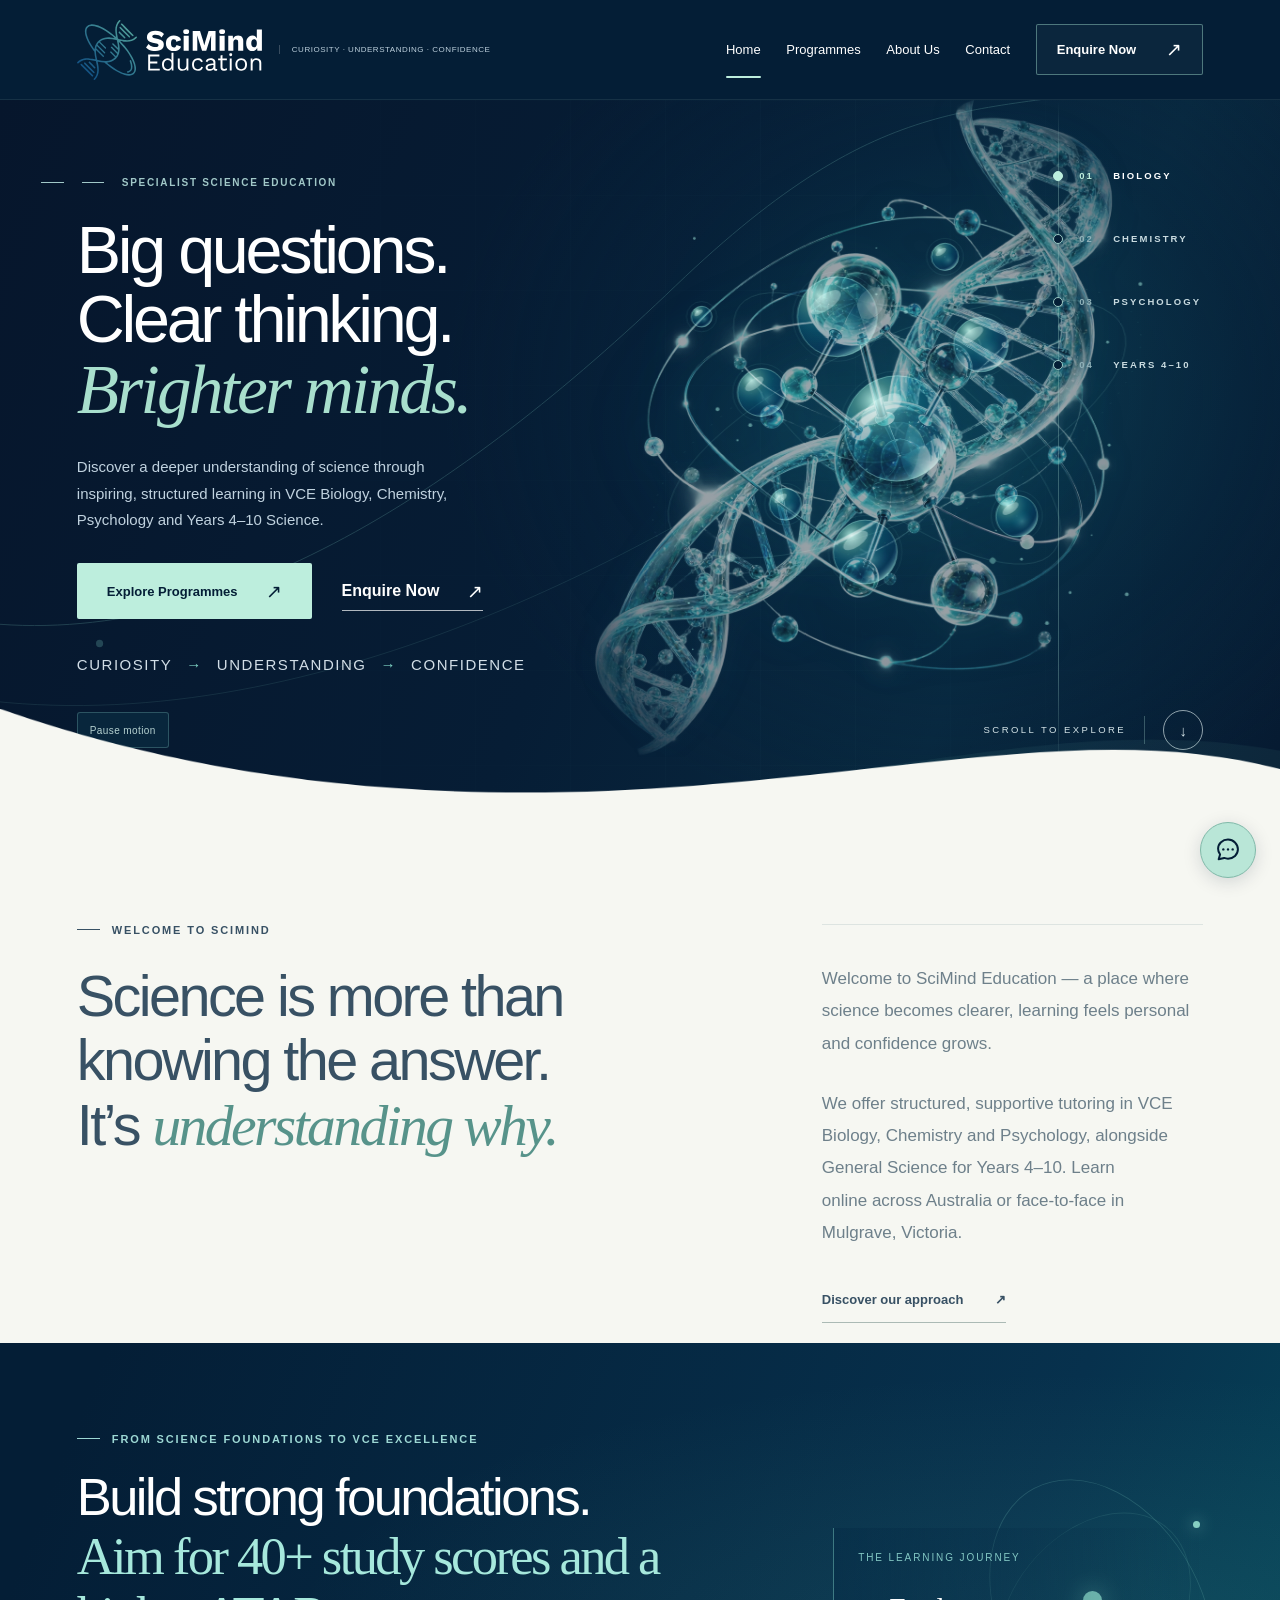
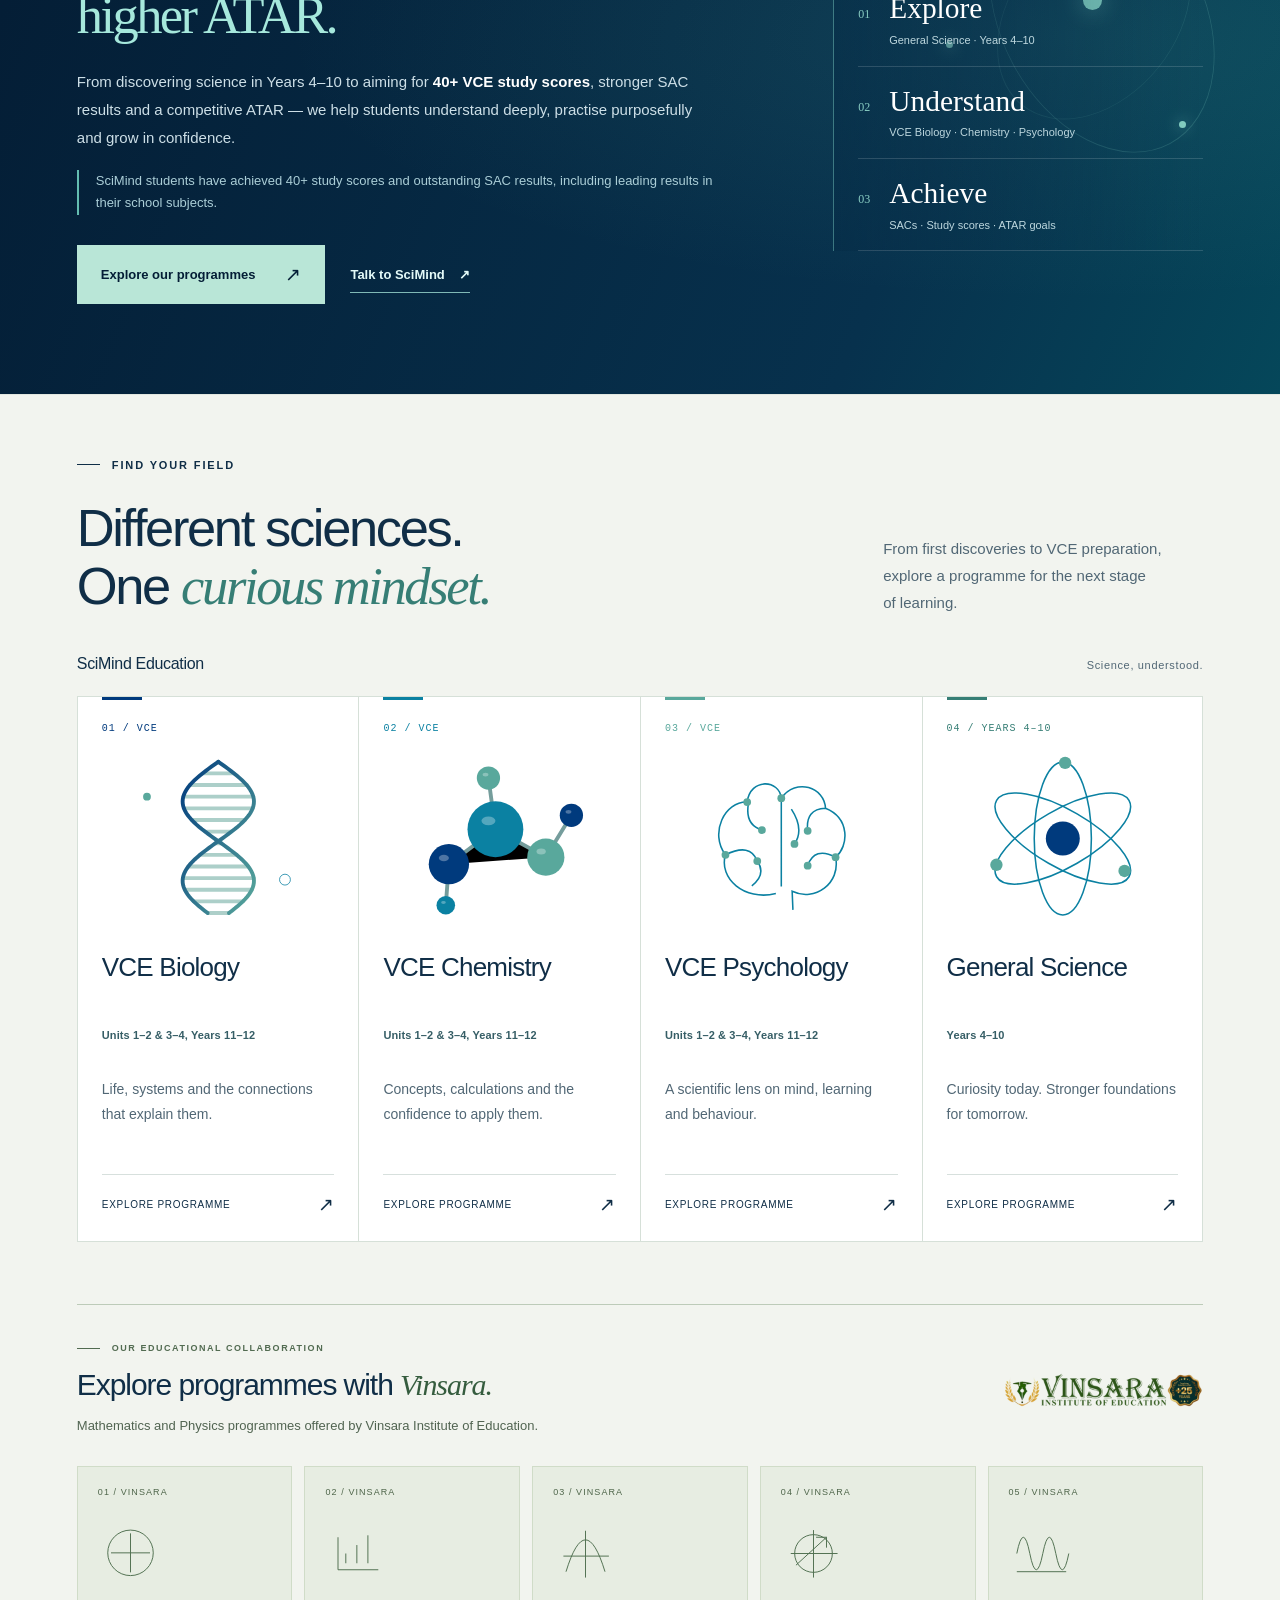
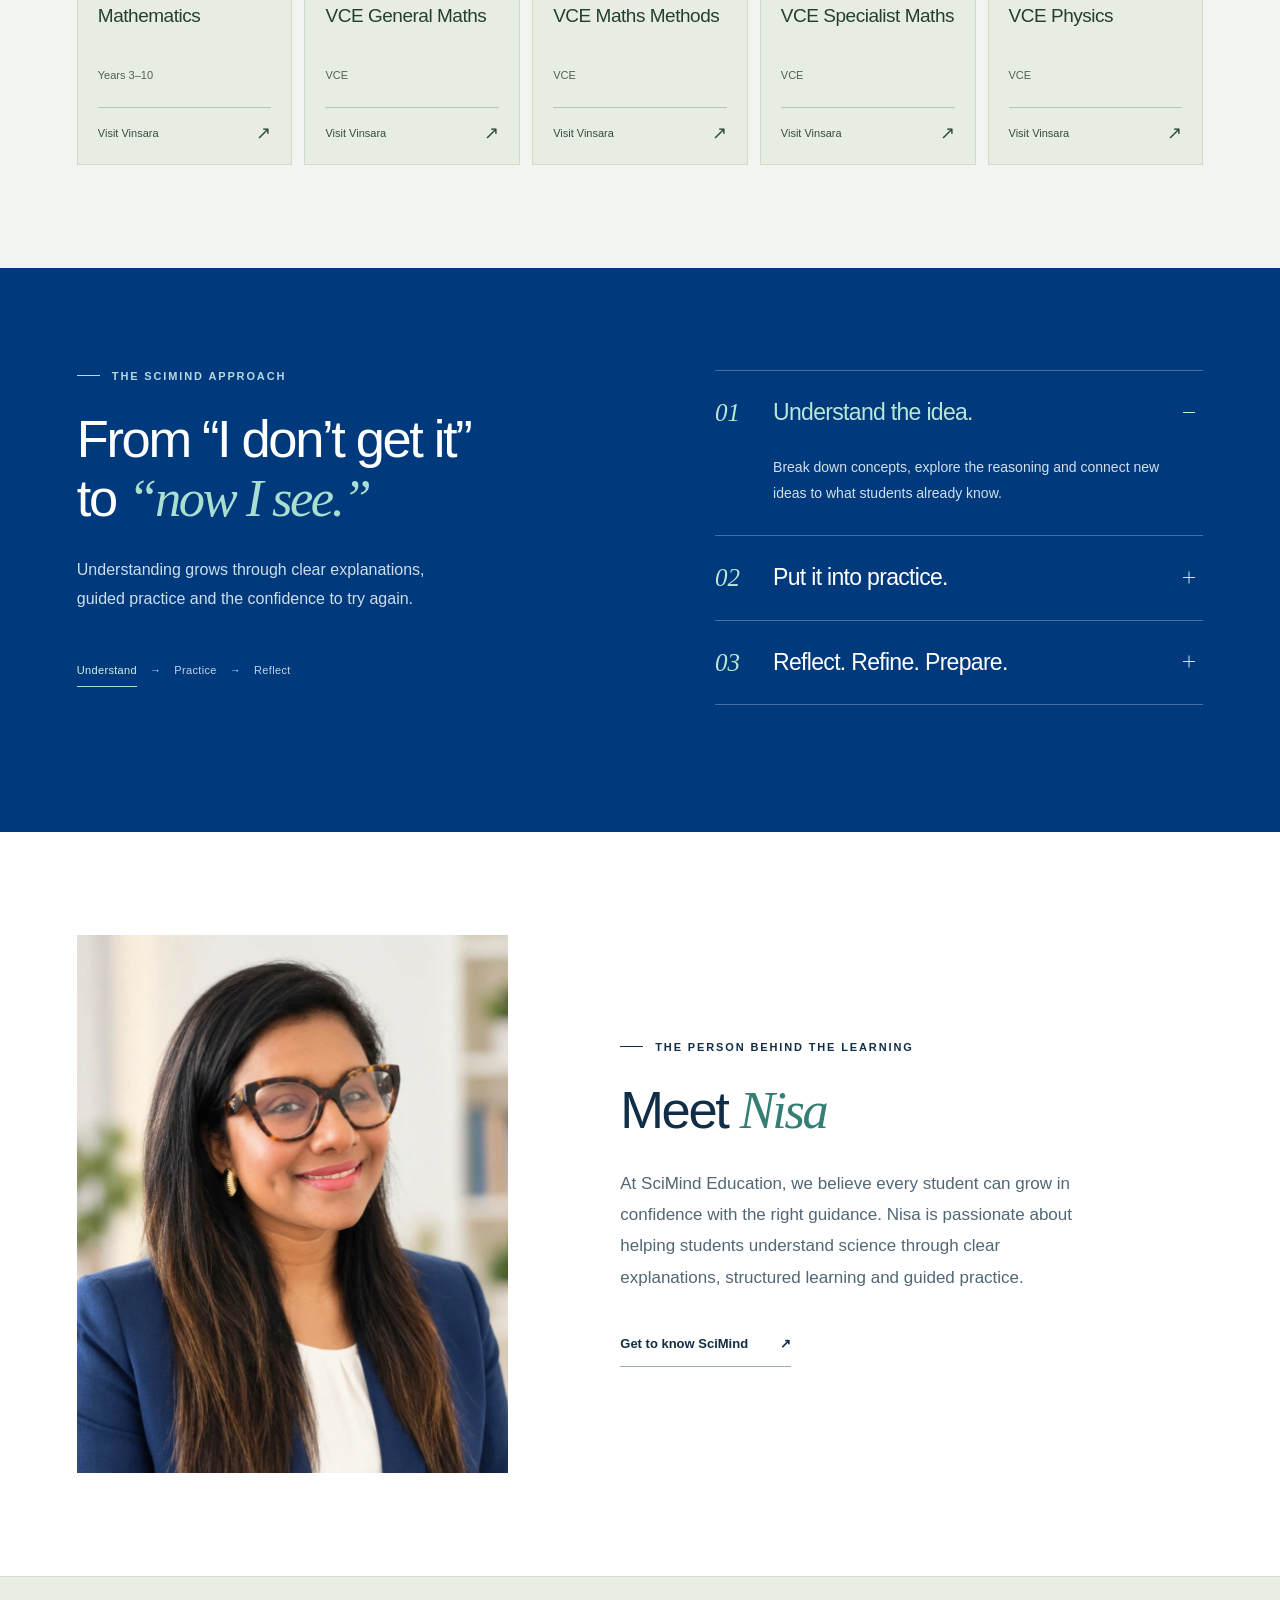
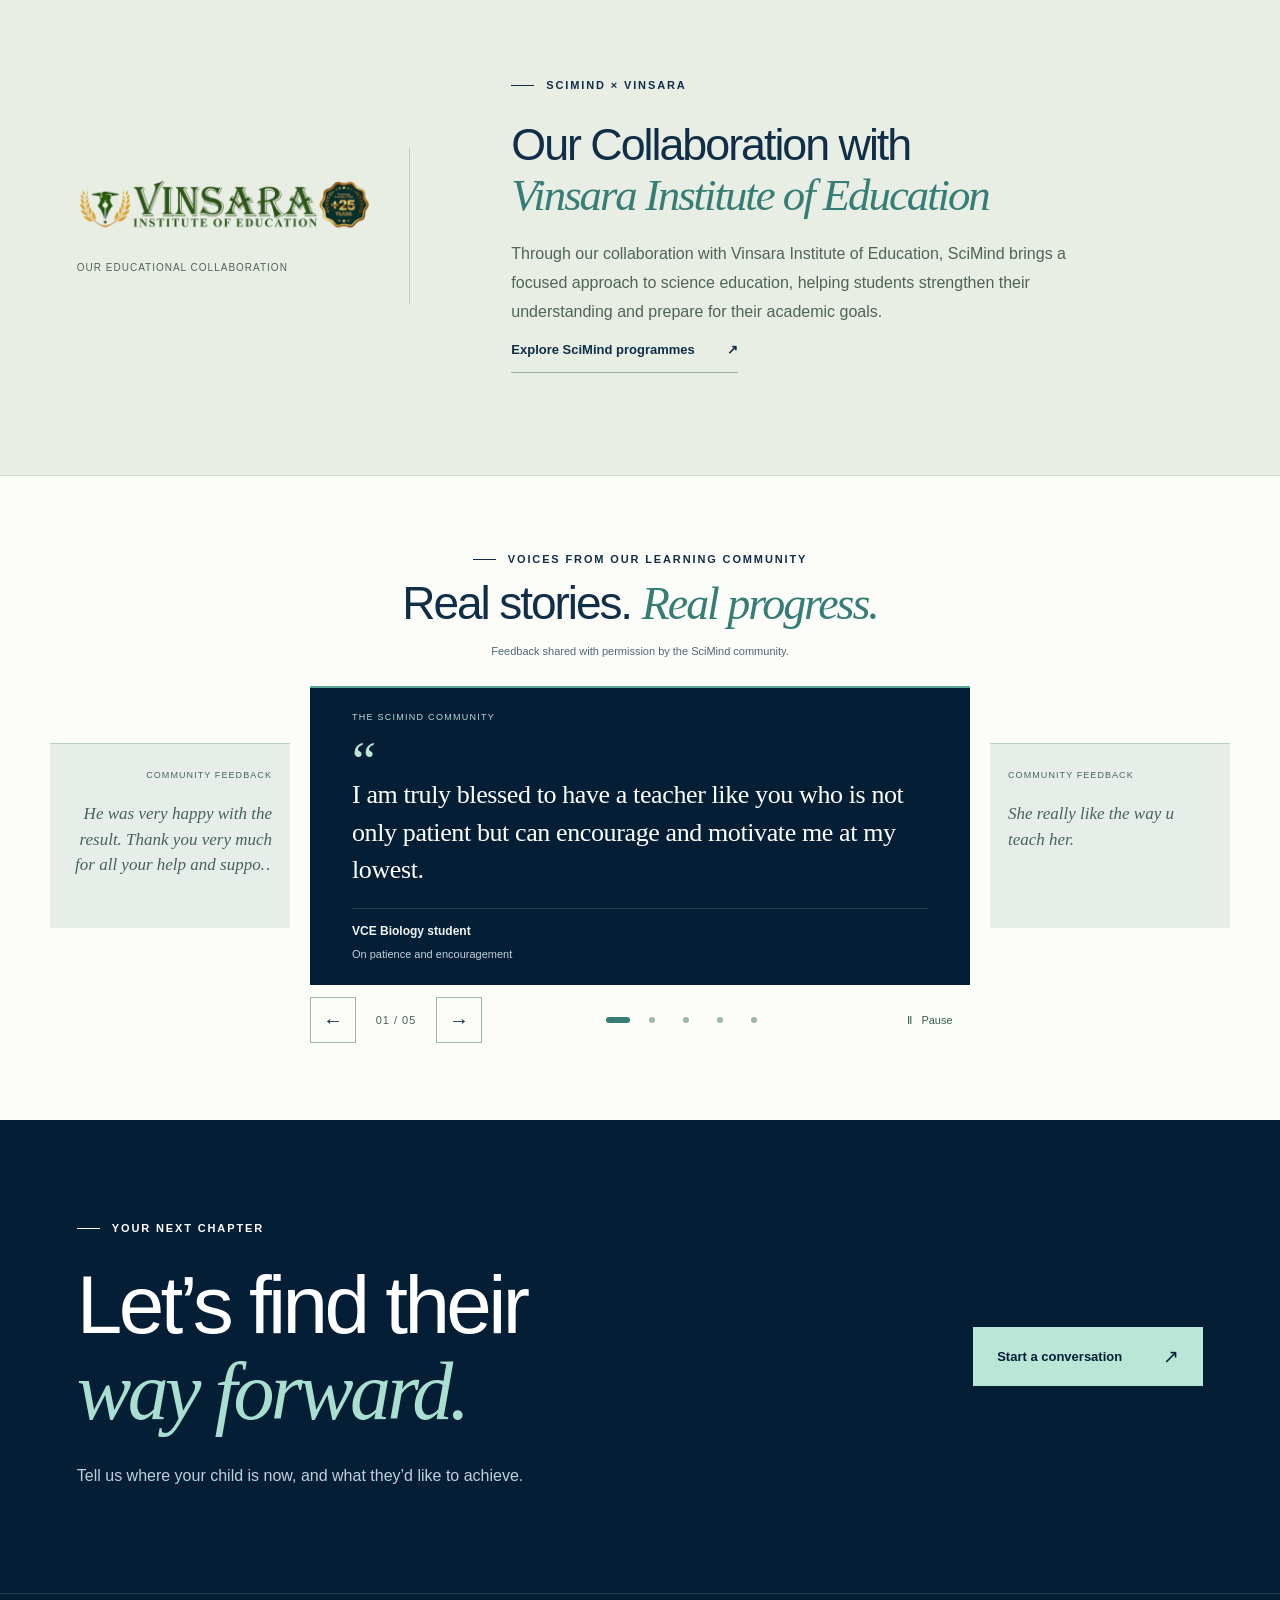
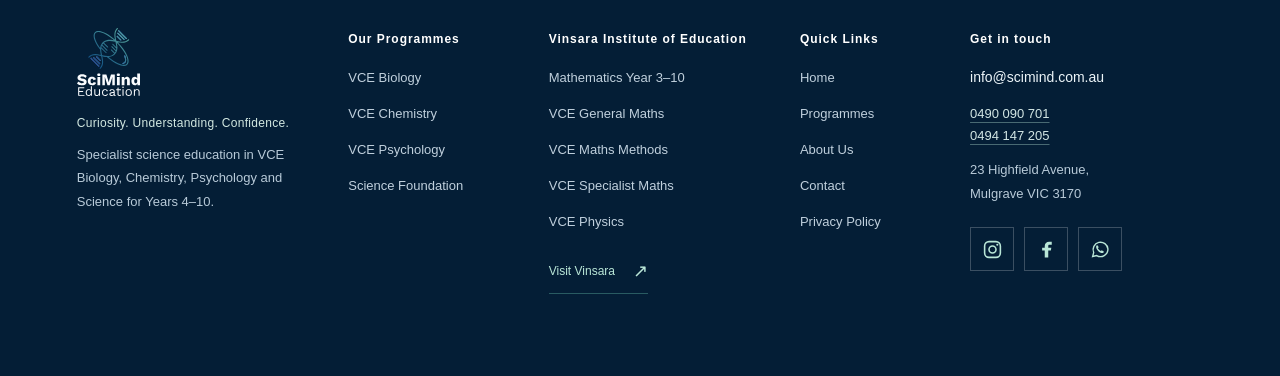
==== site/index.html @ c9511954 "Initial SciMind Education website release" ====
<!doctype html><html lang="en-AU" class="home-polished living-science"><head><meta charset="utf-8"><meta name="viewport" content="width=device-width,initial-scale=1"><meta name="robots" content="index,follow"><meta name="theme-color" content="#041e36"><title>VCE &amp; General Science Tutoring Victoria | SciMind Education</title><meta name="description" content="Explore VCE Biology, Chemistry, Psychology and General Science tutoring with SciMind Education. Online across Australia and face-to-face in Victoria."><meta property="og:title" content="VCE &amp; General Science Tutoring Victoria | SciMind Education"><meta property="og:description" content="Explore VCE Biology, Chemistry, Psychology and General Science tutoring with SciMind Education. Online across Australia and face-to-face in Victoria."><meta property="og:type" content="website"><meta property="og:locale" content="en_AU"><meta name="twitter:card" content="summary_large_image"><link rel="icon" type="image/svg+xml" href="assets/logo/icon.svg"><link rel="stylesheet" href="assets/styles.css"><link rel="stylesheet" href="assets/enquiry-forms.css"><script src="assets/enquiry-config.js" defer></script><script src="assets/enquiry-client.js" defer></script><script src="assets/site.js" defer></script><noscript><style>@media(max-width:760px){.nav{height:auto;flex-wrap:wrap;padding-top:10px}.navlinks{display:flex;position:static;padding:10px 0 20px;flex-direction:row;flex-wrap:wrap}.menu-toggle{display:none}}</style></noscript><link rel="stylesheet" href="assets/home.css">
<script src="assets/home.js" defer></script>
<meta property="og:site_name" content="SciMind Education">


<link rel="canonical" href="https://scimind.com.au/">
<meta property="og:url" content="https://scimind.com.au/">
<meta property="og:image" content="https://scimind.com.au/assets/video/hero-poster.jpg">
<meta property="og:image:width" content="1280">
<meta property="og:image:height" content="720">
<meta property="og:image:type" content="image/jpeg">
<meta property="og:image:alt" content="Illustrated science laboratory from the SciMind website">
<meta name="twitter:image" content="https://scimind.com.au/assets/video/hero-poster.jpg">
<meta name="twitter:image:alt" content="Illustrated science laboratory from the SciMind website">
<script type="application/ld+json">
{
  "@context": "https://schema.org",
  "@graph": [
    {
      "@type": "EducationalOrganization",
      "name": "SciMind Education",
      "description": "Science education in VCE Biology, Chemistry, Psychology, General Science and VCE preparation. Online science education is available to students across Victoria and Australia, subject to programme availability and suitability. Face-to-face classes take place in Mulgrave, Victoria.",
      "email": "info@scimind.com.au",
      "address": {
        "@type": "PostalAddress",
        "streetAddress": "23 Highfield Avenue",
        "addressLocality": "Mulgrave",
        "addressRegion": "VIC",
        "postalCode": "3170",
        "addressCountry": "AU"
      },
      "sameAs": [
        "https://www.instagram.com/scimindedu?utm_source=ig_web_button_share_sheet&xtok=ZDNlZDc0MzIxNw==",
        "https://www.facebook.com/profile.php?id=61566123998705"
      ],
      "@id": "https://scimind.com.au/#organisation",
      "url": "https://scimind.com.au/",
      "logo": "https://scimind.com.au/assets/logo/scimind-vertical.png",
      "areaServed": {
        "@type": "Country",
        "name": "Australia"
      }
    },
    {
      "@type": "WebSite",
      "@id": "https://scimind.com.au/#website",
      "url": "https://scimind.com.au/",
      "name": "SciMind Education",
      "inLanguage": "en-AU",
      "publisher": {
        "@id": "https://scimind.com.au/#organisation"
      }
    }
  ]
}
</script>
<link rel="stylesheet" href="assets/living-science.css">
<noscript><style>.living-hero .ls-sculpture *{animation:none!important}@media(max-width:760px){html.living-science .header,html.living-science .header.sm-glass-header{height:auto;min-height:80px}html.living-science .header .nav{height:auto;min-height:80px}}</style></noscript>
<script src="assets/living-science.js" defer></script>
</head><body><a class="skip" href="#main">Skip to content</a><header class="header"><div class="wrap nav"><a class="brand" href="index.html" aria-label="SciMind Education home"><img class="header-logo" src="assets/logo/scimind-header.svg" alt="SciMind Education" width="78" height="79"><span class="brand-tag">Curiosity · Understanding · Confidence</span></a><button class="menu-toggle" aria-expanded="false" aria-controls="navigation">Menu <span aria-hidden="true">☰</span></button><nav class="navlinks" id="navigation" aria-label="Main navigation"><a href="index.html" aria-current="page">Home</a><a href="programmes.html">Programmes</a><a href="about.html">About Us</a><a href="contact.html">Contact</a><a class="button outline" href="contact.html#enquiry">Enquire Now<span class="arrow" aria-hidden="true">↗</span></a></nav></div></header><main id="main" tabindex="-1"><section class="hero living-hero" aria-label="Science education at SciMind">
  <svg class="hx-bg-lines" viewBox="0 0 1440 760" preserveAspectRatio="none" aria-hidden="true">
    <path pathLength="1" d="M-40 560C240 600 520 420 760 200S1100 20 1300 -20"/>
    <path pathLength="1" d="M-60 640C300 700 700 520 1020 300" opacity=".55"/>
    <circle cx="112" cy="585" r="4"/>
  </svg>
  <div class="wrap living-grid">
    <div class="hero-copy">
      <div class="eyebrow hx-eyebrow"><span class="hx-eyebrow-line" aria-hidden="true"></span>Specialist science education</div>
      <h1><span class="ls-title-line">Big questions.</span><span class="ls-title-line">Clear thinking.</span><em class="ls-title-line">Brighter minds.</em></h1>
      <p>Discover a deeper understanding of science through inspiring, structured learning in VCE Biology, Chemistry, Psychology and Years 4–10 Science.</p>
      <div class="actions">
        <a class="button primary hx-primary" href="programmes.html">Explore Programmes<span class="arrow" aria-hidden="true">↗</span></a>
        <a class="hx-textlink" href="contact.html#enquiry">Enquire Now<span class="arrow" aria-hidden="true">↗</span></a>
      </div>
      <p class="hx-journey" aria-label="Curiosity, understanding, confidence"><span>Curiosity</span><i aria-hidden="true">→</i><span>Understanding</span><i aria-hidden="true">→</i><span>Confidence</span></p>
    </div>
    <div class="ls-art"><div class="ls-depth"><img class="hx-glass-art" src="assets/images/living-science-glass.webp" alt="" decoding="async" fetchpriority="high"><div class="hx-glass-backlight" aria-hidden="true"></div>
<svg class="hx-sculpture" viewBox="0 0 800 640" role="img" aria-labelledby="hx-title hx-desc" xmlns="http://www.w3.org/2000/svg">
<title id="hx-title">Living science</title><desc id="hx-desc">A glass-like molecular structure surrounded by orbit rings and a diagonal DNA double helix.</desc>
<defs>
<radialGradient id="hx-glass" cx="28%" cy="24%" r="83%"><stop stop-color="#c8fff0" stop-opacity=".85"/><stop offset=".22" stop-color="#59a89c" stop-opacity=".6"/><stop offset=".55" stop-color="#0b81a2" stop-opacity=".28"/><stop offset=".85" stop-color="#003a7d" stop-opacity=".2"/><stop offset="1" stop-color="#9de5dc" stop-opacity=".6"/></radialGradient>
<radialGradient id="hx-inner"><stop stop-color="#a0ffed" stop-opacity=".25"/><stop offset="1" stop-color="#0b81a2" stop-opacity="0"/></radialGradient>
<linearGradient id="hx-wire" x1="0" y1="1" x2="1" y2="0"><stop stop-color="#59a89c" stop-opacity=".15"/><stop offset=".5" stop-color="#b5f6e5" stop-opacity=".95"/><stop offset="1" stop-color="#0b81a2" stop-opacity=".35"/></linearGradient>
<radialGradient id="hx-halo"><stop stop-color="#0b81a2" stop-opacity=".28"/><stop offset="1" stop-color="#0b81a2" stop-opacity="0"/></radialGradient>
</defs>
<ellipse class="hx-halo" cx="470" cy="330" rx="330" ry="290" fill="url(#hx-halo)"/>
<g class="hx-helix">
 <g class="hx-rungs" stroke="#7fd3c5" stroke-width="1.4" fill="none"><path d="M170.0 640.0L170.0 640.0" opacity="0.55"/><path d="M213.6 648.8L159.8 596.7" opacity="0.52"/><path d="M252.1 652.7L154.7 558.4" opacity="0.44"/><path d="M281.3 647.6L158.9 529.0" opacity="0.32"/><path d="M298.9 631.2L174.7 510.9" opacity="0.31"/><path d="M304.6 603.4L202.3 504.3" opacity="0.43"/><path d="M300.6 566.1L239.7 507.1" opacity="0.51"/><path d="M290.8 523.2L282.9 515.5" opacity="0.55"/><path d="M280.3 479.6L326.8 524.7" opacity="0.53"/><path d="M274.2 440.3L366.3 529.6" opacity="0.46"/><path d="M276.8 409.5L397.0 525.9" opacity="0.34"/><path d="M290.9 389.7L416.3 511.2" opacity="0.29"/><path d="M316.9 381.5L423.7 484.9" opacity="0.41"/><path d="M353.1 383.2L420.9 448.8" opacity="0.50"/><path d="M395.8 391.1L411.6 406.4" opacity="0.55"/><path d="M439.9 400.5L400.9 362.6" opacity="0.54"/><path d="M480.3 406.2L393.8 322.4" opacity="0.47"/><path d="M512.5 404.0L395.0 290.1" opacity="0.36"/><path d="M533.5 391.0L407.4 268.7" opacity="0.27"/><path d="M542.5 366.3L431.8 259.0" opacity="0.39"/><path d="M541.0 331.4L466.7 259.4" opacity="0.49"/><path d="M532.4 289.6L508.7 266.7" opacity="0.54"/><path d="M521.5 245.7L552.9 276.2" opacity="0.54"/><path d="M513.6 204.7L594.2 282.7" opacity="0.48"/><path d="M513.4 171.1L627.8 281.9" opacity="0.38"/><path d="M524.1 148.0L650.5 270.5" opacity="0.25"/><path d="M546.8 136.6L661.2 247.4" opacity="0.38"/><path d="M580.4 135.7L661.0 213.8" opacity="0.48"/><path d="M621.7 142.3L653.1 172.8" opacity="0.54"/><path d="M665.9 151.8L642.2 128.8" opacity="0.54"/><path d="M707.9 159.1L633.6 87.1" opacity="0.49"/><path d="M742.8 159.5L632.1 52.2" opacity="0.39"/><path d="M767.2 149.7L641.1 27.5" opacity="0.27"/><path d="M779.6 128.3L662.1 14.5" opacity="0.36"/><path d="M780.8 96.1L694.3 12.2" opacity="0.47"/><path d="M773.8 55.8L734.7 18.0" opacity="0.54"/><path d="M763.0 12.0L778.8 27.4" opacity="0.55"/><path d="M753.7 -30.3L821.5 35.3" opacity="0.50"/></g>
 <path class="hx-strand" pathLength="1" d="M170.0 640.0 L176.4 641.4 L182.7 642.8 L189.0 644.1 L195.3 645.4 L201.5 646.6 L207.6 647.8 L213.6 648.8 L219.5 649.8 L225.3 650.7 L231.0 651.4 L236.5 652.0 L241.9 652.4 L247.1 652.6 L252.1 652.7 L256.9 652.6 L261.5 652.3 L265.9 651.8 L270.1 651.1 L274.1 650.2 L277.8 649.0 L281.3 647.6 L284.5 646.0 L287.6 644.1 L290.3 642.0 L292.8 639.7 L295.1 637.1 L297.1 634.3 L298.9 631.2 L300.4 627.9 L301.7 624.4 L302.7 620.6 L303.5 616.6 L304.1 612.4 L304.4 608.0 L304.6 603.4 L304.5 598.6 L304.3 593.6 L303.9 588.4 L303.3 583.0 L302.5 577.5 L301.6 571.9 L300.6 566.1 L299.4 560.2 L298.2 554.2 L296.8 548.2 L295.4 542.0 L293.9 535.8 L292.4 529.5 L290.8 523.2 L289.2 516.9 L287.6 510.6 L286.1 504.3 L284.5 498.1 L283.1 491.8 L281.6 485.7 L280.3 479.6 L279.0 473.6 L277.9 467.7 L276.8 462.0 L275.9 456.3 L275.2 450.8 L274.6 445.5 L274.2 440.3 L273.9 435.3 L273.9 430.5 L274.0 425.8 L274.4 421.4 L275.0 417.2 L275.8 413.2 L276.8 409.5 L278.1 405.9 L279.6 402.6 L281.4 399.6 L283.4 396.7 L285.6 394.2 L288.2 391.8 L290.9 389.7 L293.9 387.9 L297.2 386.2 L300.7 384.8 L304.4 383.7 L308.3 382.8 L312.5 382.0 L316.9 381.5 L321.6 381.2 L326.4 381.1 L331.4 381.2 L336.6 381.5 L341.9 381.9 L347.5 382.5 L353.1 383.2 L358.9 384.0 L364.9 385.0 L370.9 386.1 L377.0 387.2 L383.2 388.5 L389.5 389.8 L395.8 391.1 L402.1 392.5 L408.5 393.8 L414.8 395.2 L421.2 396.6 L427.5 397.9 L433.7 399.2 L439.9 400.5 L446.0 401.6 L452.1 402.7 L458.0 403.7 L463.8 404.5 L469.5 405.2 L475.0 405.8 L480.3 406.2 L485.5 406.5 L490.5 406.6 L495.4 406.5 L500.0 406.2 L504.4 405.7 L508.6 404.9 L512.5 404.0 L516.3 402.8 L519.8 401.5 L523.0 399.8 L526.0 398.0 L528.8 395.9 L531.3 393.5 L533.5 391.0 L535.6 388.1 L537.3 385.1 L538.8 381.8 L540.1 378.2 L541.2 374.5 L542.0 370.5 L542.5 366.3 L542.9 361.9 L543.1 357.2 L543.0 352.4 L542.8 347.4 L542.3 342.2 L541.8 336.9 L541.0 331.4 L540.1 325.7 L539.1 320.0 L537.9 314.1 L536.7 308.1 L535.3 302.0 L533.9 295.8 L532.4 289.6 L530.8 283.4 L529.3 277.1 L527.7 270.8 L526.1 264.5 L524.5 258.2 L523.0 251.9 L521.5 245.7 L520.1 239.5 L518.7 233.5 L517.5 227.5 L516.3 221.6 L515.3 215.8 L514.4 210.2 L513.6 204.7 L513.0 199.3 L512.6 194.1 L512.4 189.1 L512.3 184.3 L512.5 179.7 L512.8 175.3 L513.4 171.1 L514.2 167.1 L515.3 163.3 L516.5 159.8 L518.1 156.5 L519.8 153.4 L521.8 150.6 L524.1 148.0 L526.6 145.7 L529.4 143.6 L532.4 141.7 L535.6 140.1 L539.1 138.7 L542.8 137.5 L546.8 136.6 L551.0 135.9 L555.4 135.4 L560.0 135.1 L564.8 135.0 L569.8 135.1 L575.0 135.3 L580.4 135.7 L585.9 136.3 L591.6 137.0 L597.4 137.9 L603.3 138.9 L609.3 139.9 L615.5 141.1 L621.7 142.3 L627.9 143.6 L634.2 144.9 L640.6 146.3 L646.9 147.7 L653.3 149.1 L659.6 150.4 L665.9 151.8 L672.2 153.1 L678.4 154.3 L684.5 155.5 L690.5 156.5 L696.4 157.5 L702.3 158.3 L707.9 159.1 L713.4 159.6 L718.8 160.1 L724.0 160.3 L729.0 160.4 L733.8 160.3 L738.4 160.0 L742.8 159.5 L747.0 158.8 L751.0 157.9 L754.7 156.7 L758.2 155.3 L761.5 153.7 L764.5 151.8 L767.2 149.7 L769.7 147.4 L772.0 144.8 L774.0 142.0 L775.8 138.9 L777.3 135.6 L778.6 132.1 L779.6 128.3 L780.4 124.3 L781.0 120.1 L781.4 115.7 L781.5 111.1 L781.5 106.3 L781.2 101.3 L780.8 96.1 L780.2 90.7 L779.5 85.2 L778.6 79.6 L777.5 73.8 L776.4 67.9 L775.1 61.9 L773.8 55.8 L772.3 49.7 L770.8 43.5 L769.3 37.2 L767.7 30.9 L766.2 24.6 L764.6 18.3 L763.0 12.0 L761.5 5.8 L760.0 -0.5 L758.5 -6.6 L757.2 -12.7 L755.9 -18.7 L754.8 -24.6 L753.7 -30.3 L752.8 -36.0" stroke="url(#hx-wire)" stroke-width="3.2" fill="none" stroke-linecap="round"/>
 <path class="hx-strand hx-strand-2" pathLength="1" d="M170.0 640.0 L168.4 633.7 L166.8 627.4 L165.3 621.1 L163.8 614.9 L162.4 608.8 L161.0 602.7 L159.8 596.7 L158.6 590.8 L157.6 585.0 L156.7 579.4 L155.9 573.9 L155.3 568.5 L154.9 563.4 L154.7 558.4 L154.6 553.5 L154.8 548.9 L155.2 544.5 L155.7 540.3 L156.5 536.3 L157.6 532.5 L158.9 529.0 L160.4 525.7 L162.1 522.6 L164.2 519.8 L166.4 517.2 L168.9 514.9 L171.7 512.8 L174.7 510.9 L177.9 509.3 L181.4 507.9 L185.2 506.8 L189.1 505.8 L193.3 505.1 L197.7 504.6 L202.3 504.3 L207.1 504.2 L212.2 504.3 L217.3 504.5 L222.7 505.0 L228.2 505.5 L233.9 506.3 L239.7 507.1 L245.6 508.1 L251.7 509.2 L257.8 510.3 L264.0 511.5 L270.2 512.8 L276.5 514.2 L282.9 515.5 L289.2 516.9 L295.6 518.3 L301.9 519.7 L308.2 521.0 L314.5 522.3 L320.7 523.5 L326.8 524.7 L332.8 525.8 L338.8 526.7 L344.6 527.6 L350.2 528.3 L355.8 528.9 L361.1 529.3 L366.3 529.6 L371.3 529.6 L376.1 529.5 L380.8 529.2 L385.2 528.7 L389.3 528.0 L393.3 527.1 L397.0 525.9 L400.5 524.5 L403.8 522.9 L406.8 521.1 L409.5 519.0 L412.1 516.6 L414.3 514.0 L416.3 511.2 L418.1 508.1 L419.6 504.8 L420.9 501.3 L421.9 497.5 L422.7 493.6 L423.3 489.3 L423.7 484.9 L423.8 480.3 L423.8 475.5 L423.5 470.5 L423.1 465.3 L422.5 460.0 L421.8 454.5 L420.9 448.8 L419.8 443.0 L418.7 437.1 L417.4 431.2 L416.1 425.1 L414.6 418.9 L413.2 412.7 L411.6 406.4 L410.0 400.2 L408.5 393.8 L406.9 387.5 L405.3 381.2 L403.8 375.0 L402.3 368.8 L400.9 362.6 L399.5 356.5 L398.2 350.5 L397.1 344.7 L396.1 338.9 L395.2 333.2 L394.4 327.7 L393.8 322.4 L393.4 317.2 L393.1 312.2 L393.1 307.4 L393.2 302.8 L393.6 298.3 L394.2 294.1 L395.0 290.1 L396.0 286.4 L397.3 282.8 L398.8 279.5 L400.6 276.5 L402.6 273.7 L404.9 271.1 L407.4 268.7 L410.1 266.6 L413.1 264.8 L416.4 263.2 L419.9 261.8 L423.6 260.6 L427.6 259.7 L431.8 259.0 L436.2 258.5 L440.8 258.2 L445.6 258.1 L450.6 258.1 L455.8 258.4 L461.2 258.8 L466.7 259.4 L472.4 260.1 L478.2 261.0 L484.1 261.9 L490.1 263.0 L496.2 264.2 L502.4 265.4 L508.7 266.7 L515.0 268.0 L521.3 269.4 L527.7 270.8 L534.0 272.2 L540.4 273.5 L546.7 274.9 L552.9 276.2 L559.1 277.4 L565.3 278.5 L571.3 279.6 L577.2 280.6 L583.0 281.4 L588.7 282.1 L594.2 282.7 L599.6 283.1 L604.8 283.4 L609.8 283.5 L614.6 283.4 L619.2 283.1 L623.6 282.6 L627.8 281.9 L631.8 280.9 L635.5 279.8 L639.0 278.4 L642.2 276.8 L645.2 274.9 L648.0 272.8 L650.5 270.5 L652.8 267.9 L654.8 265.1 L656.5 262.0 L658.1 258.7 L659.3 255.2 L660.4 251.4 L661.2 247.4 L661.8 243.2 L662.1 238.8 L662.3 234.2 L662.2 229.3 L662.0 224.3 L661.6 219.1 L661.0 213.8 L660.2 208.3 L659.3 202.7 L658.3 196.9 L657.1 191.0 L655.9 185.0 L654.5 178.9 L653.1 172.8 L651.6 166.6 L650.1 160.3 L648.5 154.0 L646.9 147.7 L645.3 141.4 L643.8 135.1 L642.2 128.8 L640.7 122.6 L639.3 116.5 L638.0 110.4 L636.7 104.4 L635.6 98.5 L634.5 92.7 L633.6 87.1 L632.9 81.6 L632.3 76.2 L631.8 71.1 L631.6 66.1 L631.6 61.2 L631.7 56.6 L632.1 52.2 L632.7 48.0 L633.5 44.0 L634.5 40.2 L635.8 36.7 L637.3 33.4 L639.1 30.3 L641.1 27.5 L643.3 24.9 L645.8 22.6 L648.6 20.5 L651.6 18.6 L654.9 17.0 L658.3 15.6 L662.1 14.5 L666.0 13.5 L670.2 12.8 L674.6 12.3 L679.3 12.0 L684.1 11.9 L689.1 12.0 L694.3 12.2 L699.6 12.7 L705.2 13.2 L710.8 14.0 L716.6 14.8 L722.6 15.8 L728.6 16.8 L734.7 18.0 L740.9 19.2 L747.2 20.5 L753.5 21.9 L759.8 23.2 L766.2 24.6 L772.5 26.0 L778.8 27.4 L785.2 28.7 L791.4 30.0 L797.6 31.2 L803.7 32.4 L809.8 33.5 L815.7 34.4 L821.5 35.3 L827.2 36.0" stroke="url(#hx-wire)" stroke-width="3.2" fill="none" stroke-linecap="round"/>
 <g class="hx-beads" fill="#c9fff1" opacity=".7"><circle cx="170.0" cy="640.0" r="4.0"/><circle cx="213.6" cy="648.8" r="3.8"/><circle cx="252.1" cy="652.7" r="3.1"/><circle cx="281.3" cy="647.6" r="2.2"/><circle cx="174.7" cy="510.9" r="2.0"/><circle cx="202.3" cy="504.3" r="3.0"/><circle cx="239.7" cy="507.1" r="3.7"/><circle cx="282.9" cy="515.5" r="4.0"/><circle cx="326.8" cy="524.7" r="3.8"/><circle cx="366.3" cy="529.6" r="3.2"/><circle cx="397.0" cy="525.9" r="2.3"/><circle cx="316.9" cy="381.5" r="2.9"/><circle cx="353.1" cy="383.2" r="3.6"/><circle cx="395.8" cy="391.1" r="4.0"/><circle cx="439.9" cy="400.5" r="3.9"/><circle cx="480.3" cy="406.2" r="3.3"/><circle cx="512.5" cy="404.0" r="2.5"/><circle cx="431.8" cy="259.0" r="2.8"/><circle cx="466.7" cy="259.4" r="3.5"/><circle cx="508.7" cy="266.7" r="4.0"/><circle cx="552.9" cy="276.2" r="3.9"/><circle cx="594.2" cy="282.7" r="3.4"/><circle cx="627.8" cy="281.9" r="2.6"/><circle cx="546.8" cy="136.6" r="2.6"/><circle cx="580.4" cy="135.7" r="3.4"/><circle cx="621.7" cy="142.3" r="3.9"/><circle cx="665.9" cy="151.8" r="4.0"/><circle cx="707.9" cy="159.1" r="3.5"/><circle cx="742.8" cy="159.5" r="2.8"/><circle cx="662.1" cy="14.5" r="2.5"/><circle cx="694.3" cy="12.2" r="3.3"/><circle cx="734.7" cy="18.0" r="3.9"/><circle cx="778.8" cy="27.4" r="4.0"/><circle cx="821.5" cy="35.3" r="3.6"/></g>
</g>
<g class="hx-orbits" fill="none" stroke="#8cd4c9">
 <path class="hx-orbit" pathLength="1" d="M160 330a310 112 0 1 0 620 0a310 112 0 1 0 -620 0" transform="rotate(-24 470 330)" stroke-width=".9" opacity=".55"/>
 <path class="hx-orbit" pathLength="1" d="M220 330a250 92 0 1 0 500 0a250 92 0 1 0 -500 0" transform="rotate(38 470 330)" stroke-width=".8" opacity=".4"/>
 <path d="M140 330a330 128 0 1 0 660 0a330 128 0 1 0 -660 0" transform="rotate(-24 470 330)" stroke-dasharray="2 14" opacity=".3"/>
 <g transform="rotate(-24 470 330)"><circle r="5" fill="#e0fff6" class="hx-electron"><animateMotion dur="34s" repeatCount="indefinite" path="M160 330a310 112 0 1 0 620 0a310 112 0 1 0 -620 0"/></circle></g>
 <g transform="rotate(38 470 330)"><circle r="3.5" fill="#8fe0d2" class="hx-electron"><animateMotion dur="26s" begin="-9s" repeatCount="indefinite" path="M220 330a250 92 0 1 0 500 0a250 92 0 1 0 -500 0"/></circle></g>
</g>
<g class="hx-molecule"><g class="hx-bonds" fill="none" stroke="#9fe6da" stroke-width="2.2" opacity=".75"><path pathLength="1" d="M470 330L395 190"/><path pathLength="1" d="M470 330L300 285"/><path pathLength="1" d="M470 330L575 225"/><path pathLength="1" d="M470 330L430 485"/><path pathLength="1" d="M470 330L620 440"/><path pathLength="1" d="M395 190L300 285"/><path pathLength="1" d="M395 190L530 115"/><path pathLength="1" d="M575 225L530 115"/><path pathLength="1" d="M430 485L330 425"/><path pathLength="1" d="M300 285L330 425"/><path pathLength="1" d="M430 485L620 440"/><path pathLength="1" d="M300 285L225 190"/></g><g class="hx-pulses" fill="none" stroke="#e4fff7" stroke-width="1.6" stroke-linecap="round"><path pathLength="1" d="M470 330L395 190"/><path pathLength="1" d="M470 330L300 285"/><path pathLength="1" d="M470 330L575 225"/><path pathLength="1" d="M470 330L430 485"/><path pathLength="1" d="M470 330L620 440"/><path pathLength="1" d="M395 190L300 285"/><path pathLength="1" d="M395 190L530 115"/><path pathLength="1" d="M575 225L530 115"/><path pathLength="1" d="M430 485L330 425"/><path pathLength="1" d="M300 285L330 425"/><path pathLength="1" d="M430 485L620 440"/><path pathLength="1" d="M300 285L225 190"/></g><g class="hx-node" style="--d:0.0s;--i:0"><circle cx="470" cy="330" r="72" fill="none" stroke="#8be0d3" stroke-opacity=".12"/><circle cx="470" cy="330" r="66" fill="url(#hx-glass)" stroke="#a2ede0" stroke-opacity=".6" stroke-width=".9"/><ellipse cx="450.2" cy="306.2" rx="29.7" ry="13.2" fill="#e6fff8" opacity=".35" transform="rotate(-35 450.2 306.2)"/><circle cx="486.5" cy="346.5" r="36.3" fill="url(#hx-inner)"/></g><g class="hx-node" style="--d:-1.3s;--i:1"><circle cx="395" cy="190" r="56" fill="none" stroke="#8be0d3" stroke-opacity=".12"/><circle cx="395" cy="190" r="50" fill="url(#hx-glass)" stroke="#a2ede0" stroke-opacity=".6" stroke-width=".9"/><ellipse cx="380.0" cy="172.0" rx="22.5" ry="10.0" fill="#e6fff8" opacity=".35" transform="rotate(-35 380.0 172.0)"/><circle cx="407.5" cy="202.5" r="27.5" fill="url(#hx-inner)"/></g><g class="hx-node" style="--d:-2.6s;--i:2"><circle cx="300" cy="285" r="36" fill="none" stroke="#8be0d3" stroke-opacity=".12"/><circle cx="300" cy="285" r="30" fill="url(#hx-glass)" stroke="#a2ede0" stroke-opacity=".6" stroke-width=".9"/><ellipse cx="291.0" cy="274.2" rx="13.5" ry="6.0" fill="#e6fff8" opacity=".35" transform="rotate(-35 291.0 274.2)"/><circle cx="307.5" cy="292.5" r="16.5" fill="url(#hx-inner)"/></g><g class="hx-node" style="--d:-3.9s;--i:3"><circle cx="575" cy="225" r="40" fill="none" stroke="#8be0d3" stroke-opacity=".12"/><circle cx="575" cy="225" r="34" fill="url(#hx-glass)" stroke="#a2ede0" stroke-opacity=".6" stroke-width=".9"/><ellipse cx="564.8" cy="212.8" rx="15.3" ry="6.8" fill="#e6fff8" opacity=".35" transform="rotate(-35 564.8 212.8)"/><circle cx="583.5" cy="233.5" r="18.7" fill="url(#hx-inner)"/></g><g class="hx-node" style="--d:-5.2s;--i:4"><circle cx="430" cy="485" r="46" fill="none" stroke="#8be0d3" stroke-opacity=".12"/><circle cx="430" cy="485" r="40" fill="url(#hx-glass)" stroke="#a2ede0" stroke-opacity=".6" stroke-width=".9"/><ellipse cx="418.0" cy="470.6" rx="18.0" ry="8.0" fill="#e6fff8" opacity=".35" transform="rotate(-35 418.0 470.6)"/><circle cx="440.0" cy="495.0" r="22.0" fill="url(#hx-inner)"/></g><g class="hx-node" style="--d:-6.5s;--i:5"><circle cx="620" cy="440" r="32" fill="none" stroke="#8be0d3" stroke-opacity=".12"/><circle cx="620" cy="440" r="26" fill="url(#hx-glass)" stroke="#a2ede0" stroke-opacity=".6" stroke-width=".9"/><ellipse cx="612.2" cy="430.6" rx="11.7" ry="5.2" fill="#e6fff8" opacity=".35" transform="rotate(-35 612.2 430.6)"/><circle cx="626.5" cy="446.5" r="14.3" fill="url(#hx-inner)"/></g><g class="hx-node" style="--d:-7.8s;--i:6"><circle cx="330" cy="425" r="26" fill="none" stroke="#8be0d3" stroke-opacity=".12"/><circle cx="330" cy="425" r="20" fill="url(#hx-glass)" stroke="#a2ede0" stroke-opacity=".6" stroke-width=".9"/><ellipse cx="324.0" cy="417.8" rx="9.0" ry="4.0" fill="#e6fff8" opacity=".35" transform="rotate(-35 324.0 417.8)"/><circle cx="335.0" cy="430.0" r="11.0" fill="url(#hx-inner)"/></g><g class="hx-node" style="--d:-9.1s;--i:7"><circle cx="530" cy="115" r="23" fill="none" stroke="#8be0d3" stroke-opacity=".12"/><circle cx="530" cy="115" r="17" fill="url(#hx-glass)" stroke="#a2ede0" stroke-opacity=".6" stroke-width=".9"/><ellipse cx="524.9" cy="108.9" rx="7.7" ry="3.4" fill="#e6fff8" opacity=".35" transform="rotate(-35 524.9 108.9)"/><circle cx="534.2" cy="119.2" r="9.4" fill="url(#hx-inner)"/></g><g class="hx-node" style="--d:-10.4s;--i:8"><circle cx="225" cy="190" r="19" fill="none" stroke="#8be0d3" stroke-opacity=".12"/><circle cx="225" cy="190" r="13" fill="url(#hx-glass)" stroke="#a2ede0" stroke-opacity=".6" stroke-width=".9"/><ellipse cx="221.1" cy="185.3" rx="5.9" ry="2.6" fill="#e6fff8" opacity=".35" transform="rotate(-35 221.1 185.3)"/><circle cx="228.2" cy="193.2" r="7.2" fill="url(#hx-inner)"/></g></g>
<g fill="#93d5cd"><circle class="hx-particle" cx="481" cy="184" r="2.4" style="--d:-6.5s"/><circle class="hx-particle" cx="224" cy="578" r="1" style="--d:-3.7s"/><circle class="hx-particle" cx="209" cy="549" r="1.4" style="--d:-0.4s"/><circle class="hx-particle" cx="594" cy="458" r="1" style="--d:-2.4s"/><circle class="hx-particle" cx="714" cy="464" r="1" style="--d:-8.3s"/><circle class="hx-particle" cx="276" cy="258" r="1" style="--d:-5.8s"/><circle class="hx-particle" cx="556" cy="80" r="1.4" style="--d:-0.5s"/><circle class="hx-particle" cx="286" cy="326" r="2.4" style="--d:-1.4s"/><circle class="hx-particle" cx="270" cy="345" r="1.4" style="--d:-1.0s"/><circle class="hx-particle" cx="734" cy="222" r="1.8" style="--d:-1.0s"/><circle class="hx-particle" cx="214" cy="607" r="1" style="--d:-6.2s"/><circle class="hx-particle" cx="658" cy="574" r="2.4" style="--d:-7.8s"/><circle class="hx-particle" cx="626" cy="494" r="1.8" style="--d:-3.0s"/><circle class="hx-particle" cx="334" cy="279" r="1" style="--d:-5.7s"/><circle class="hx-particle" cx="687" cy="536" r="1.8" style="--d:-7.3s"/><circle class="hx-particle" cx="444" cy="104" r="1" style="--d:-5.1s"/><circle class="hx-particle" cx="318" cy="380" r="1.4" style="--d:-9.3s"/><circle class="hx-particle" cx="581" cy="70" r="1" style="--d:-7.6s"/><circle class="hx-particle" cx="736" cy="351" r="1.8" style="--d:-7.0s"/><circle class="hx-particle" cx="758" cy="538" r="2.4" style="--d:-0.7s"/><circle class="hx-particle" cx="245" cy="306" r="2.4" style="--d:-7.0s"/><circle class="hx-particle" cx="216" cy="92" r="1.8" style="--d:-6.5s"/><circle class="hx-particle" cx="606" cy="321" r="2.4" style="--d:-8.9s"/><circle class="hx-particle" cx="505" cy="53" r="2.4" style="--d:-3.6s"/><circle class="hx-particle" cx="775" cy="149" r="2.4" style="--d:-0.6s"/><circle class="hx-particle" cx="444" cy="162" r="1.4" style="--d:-4.0s"/></g><circle cx="690" cy="300" r="7" fill="url(#hx-glass)" opacity=".45" class="hx-bubble" style="--d:0.0s"/><circle cx="610" cy="540" r="9" fill="url(#hx-glass)" opacity=".45" class="hx-bubble" style="--d:-2.1s"/><circle cx="300" cy="540" r="6" fill="url(#hx-glass)" opacity=".45" class="hx-bubble" style="--d:-4.2s"/><circle cx="700" cy="470" r="5" fill="url(#hx-glass)" opacity=".45" class="hx-bubble" style="--d:-6.3s"/><circle cx="360" cy="110" r="5" fill="url(#hx-glass)" opacity=".45" class="hx-bubble" style="--d:-8.4s"/>
</svg>    </div></div>
    <nav class="hx-rail" aria-label="Science programmes">
      <a href="programmes.html#bio" class="is-active"><span class="hx-dot" aria-hidden="true"></span><span class="hx-num">01</span>Biology</a>
      <a href="programmes.html#chem"><span class="hx-dot" aria-hidden="true"></span><span class="hx-num">02</span>Chemistry</a>
      <a href="programmes.html#psych"><span class="hx-dot" aria-hidden="true"></span><span class="hx-num">03</span>Psychology</a>
      <a href="programmes.html#foundations"><span class="hx-dot" aria-hidden="true"></span><span class="hx-num">04</span>Years 4–10</a>
    </nav>
  </div>
  <div class="hx-bottom wrap">
    <button class="ls-motion" type="button" aria-pressed="false" hidden>Pause motion</button>
    <a class="hx-scroll" href="#welcome"><span>Scroll to explore</span><span class="hx-scroll-btn" aria-hidden="true">↓</span></a>
  </div>
  <div class="hx-wave" aria-hidden="true">
    <svg viewBox="0 0 1440 140" preserveAspectRatio="none">
      <path class="hx-wave-back" d="M0 40C220 120 470 150 760 120S1230 30 1440 70V140H0Z"/>
      <path class="hx-wave-front" d="M0 20C240 110 500 135 780 112S1250 40 1440 92V140H0Z"/>
    </svg>
  </div>
</section>
<section class="section white living-intro" id="welcome" aria-labelledby="welcome-title"><div class="wrap intro"><div><div class="eyebrow">Welcome to SciMind</div><h2 id="welcome-title">Science is more than<br>knowing the answer.<br>It’s <em>understanding why.</em></h2></div><div><p>Welcome to SciMind Education — a place where science becomes clearer, learning feels personal and confidence grows.</p><p>We offer structured, supportive tutoring in VCE Biology, Chemistry and Psychology, alongside General Science for Years 4–10. Learn online across Australia or face-to-face in Mulgrave, Victoria.</p><a class="text-link" href="about.html">Discover our approach <span aria-hidden="true">↗</span></a></div></div></section>
<section class="section vce-excellence vce-next" id="vce-excellence" aria-labelledby="vce-excellence-title">
  <div class="wrap vce-next-layout">
    <div class="vce-next-copy" data-vce-reveal>
      <div class="eyebrow">FROM SCIENCE FOUNDATIONS TO VCE EXCELLENCE</div>
      <h2 id="vce-excellence-title">Build strong foundations.<br><em>Aim for 40+ study scores and a higher ATAR.</em></h2>
      <p>From discovering science in Years 4–10 to aiming for <strong>40+ VCE study scores</strong>, stronger SAC results and a competitive ATAR — we help students understand deeply, practise purposefully and grow in confidence.</p>
      <p class="vce-next-proof">SciMind students have achieved 40+ study scores and outstanding SAC results, including leading results in their school subjects.</p>
      <div class="vce-next-actions"><a class="button primary" href="programmes.html">Explore our programmes <span class="arrow" aria-hidden="true">↗</span></a><a class="vce-next-link" href="contact.html#enquiry">Talk to SciMind <span aria-hidden="true">↗</span></a></div>
    </div>
    <div class="vce-next-visual" aria-label="Learning journey from science foundations to VCE excellence" data-vce-reveal>
      <div class="vce-next-constellation" aria-hidden="true"><span class="vce-next-halo"></span><span class="vce-next-halo second"></span><span class="vce-next-point one"></span><span class="vce-next-point two"></span><span class="vce-next-point three"></span><span class="vce-next-nucleus"></span></div>
      <div class="vce-next-path"><span>THE LEARNING JOURNEY</span><div class="vce-next-path-row"><strong>01</strong><div><b>Explore</b><small>General Science · Years 4–10</small></div></div><div class="vce-next-path-row"><strong>02</strong><div><b>Understand</b><small>VCE Biology · Chemistry · Psychology</small></div></div><div class="vce-next-path-row"><strong>03</strong><div><b>Achieve</b><small>SACs · Study scores · ATAR goals</small></div></div></div>
    </div>
  </div>
</section>
<section class="section home-programmes"><div class="wrap"><div class="section-head"><div><div class="eyebrow">Find your field</div><h2>Different sciences.<br>One <em>curious mindset.</em></h2></div><p>From first discoveries to VCE preparation, explore a programme for the next stage of learning.</p></div><div class="programme-collection" data-rail><div class="collection-heading"><h3>SciMind Education</h3><span>Science, understood.</span></div><div class="program-grid" id="science-programmes" aria-label="SciMind science programmes"><a class="program-card" href="programmes.html#bio"><span class="ordinal">01 / VCE</span><div class="art"><svg viewBox="0 0 300 240" aria-hidden="true" xmlns="http://www.w3.org/2000/svg"><defs><linearGradient id="gbio" x2="1" y2="1"><stop stop-color="#003a7d"/><stop offset="1" stop-color="#59a89c"/></linearGradient></defs><g fill="none" stroke-width="5" stroke-linecap="round"><path d="M 150.0 23 L 150.0 23" stroke="#76afa5" opacity=".6"/><path d="M 170.4216129204139 38 L 129.5783870795861 38" stroke="#76afa5" opacity=".6"/><path d="M 186.59767452167284 53 L 113.40232547832716 53" stroke="#76afa5" opacity=".6"/><path d="M 195.16526239712854 68 L 104.83473760287146 68" stroke="#76afa5" opacity=".6"/><path d="M 194.34321782301262 83 L 105.65678217698738 83" stroke="#76afa5" opacity=".6"/><path d="M 184.30243976012912 98 L 115.69756023987088 98" stroke="#76afa5" opacity=".6"/><path d="M 167.13035581355254 113 L 132.86964418644746 113" stroke="#76afa5" opacity=".6"/><path d="M 146.3969564603402 128 L 153.6030435396598 128" stroke="#76afa5" opacity=".6"/><path d="M 126.4126118616367 143 L 173.58738813836328 143" stroke="#76afa5" opacity=".6"/><path d="M 111.33196743669103 158 L 188.66803256330897 158" stroke="#76afa5" opacity=".6"/><path d="M 104.29021383286063 173 L 195.70978616713938 173" stroke="#76afa5" opacity=".6"/><path d="M 106.75129645046309 188 L 193.2487035495369 188" stroke="#76afa5" opacity=".6"/><path d="M 118.20356850653218 203 L 181.79643149346782 203" stroke="#76afa5" opacity=".6"/><path d="M 136.26615984529468 218 L 163.73384015470532 218" stroke="#76afa5" opacity=".6"/><polyline points="150.0,23 154.22603258463676,26 158.41632125152682,29 162.53542440611446,32 166.5485025431666,35 170.4216129204139,38 174.1219966473426,41 177.61835576093,44 180.88111794480943,47 183.88268665286057,50 186.59767452167284,53 189.0031180976706,56 191.0786720627328,59 192.80678131553913,62 194.17282945317444,65 195.16526239712854,68 195.77568611805896,71 195.99893763275747,74 195.8331286728262,77 195.2796616557115,80 194.34321782301262,83 193.03171764639183,86 191.3562538359736,89 189.33099751785028,92 186.97307837424762,95 184.30243976012912,98 181.34167002166632,101 178.11581144329,104 174.65214843925372,107 170.97997678119168,110 167.13035581355257,113 163.1358457526781,116 159.0302322914599,119 154.84824083887628,122 150.625242811381,125 146.39695646034022,128 142.19914476592828,131 138.06731295270657,134 134.03640818530695,137 130.140523984204,140 126.41261186163672,143 122.88420261667181,146 119.58513964670458,149 116.54332653105625,152 113.78449102161446,155 111.33196743669106,158 109.20649929861706,161 107.42606388437254,164 106.005720173207,167 104.9574814773151,170 104.29021383286064,173 104.0095610107613,176 104.11789678149512,179 104.61430483767435,182 105.49458654420245,185 106.75129645046309,188 108.37380526417769,191 110.348389754297,194 112.65834882252491,197 115.28414476173788,200 118.20356850653215,203 121.3919274782038,206 124.82225443536312,209 128.4655355637186,212 132.29095587583885,215 136.26615984529465,218" stroke="url(#gbio)"/><polyline points="150.0,23 145.77396741536324,26 141.58367874847318,29 137.46457559388554,32 133.4514974568334,35 129.5783870795861,38 125.8780033526574,41 122.38164423906998,44 119.11888205519058,47 116.11731334713942,50 113.40232547832716,53 110.99688190232938,56 108.9213279372672,59 107.19321868446087,62 105.82717054682556,65 104.83473760287146,68 104.22431388194106,71 104.00106236724253,74 104.16687132717378,77 104.7203383442885,80 105.65678217698738,83 106.96828235360816,86 108.6437461640264,89 110.66900248214974,92 113.02692162575237,95 115.69756023987087,98 118.6583299783337,101 121.88418855670999,104 125.34785156074629,107 129.02002321880832,110 132.86964418644743,113 136.8641542473219,116 140.9697677085401,119 145.15175916112372,122 149.374757188619,125 153.60304353965978,128 157.80085523407172,131 161.93268704729343,134 165.96359181469305,137 169.859476015796,140 173.58738813836328,143 177.11579738332819,146 180.41486035329544,149 183.45667346894373,152 186.21550897838554,155 188.66803256330894,158 190.79350070138292,161 192.57393611562748,164 193.994279826793,167 195.0425185226849,170 195.70978616713936,173 195.9904389892387,176 195.88210321850488,179 195.38569516232565,182 194.50541345579757,185 193.2487035495369,188 191.6261947358223,191 189.651610245703,194 187.3416511774751,197 184.71585523826212,200 181.79643149346785,203 178.6080725217962,206 175.1777455646369,209 171.5344644362814,212 167.70904412416115,215 163.73384015470535,218" stroke="url(#gbio)"/></g><circle cx="58" cy="68" r="5" fill="#59a89c"/><circle cx="236" cy="175" r="7" fill="none" stroke="#0b81a2"/></svg></div><h3>VCE Biology</h3><div class="programme-level">Units 1–2 &amp; 3–4, Years 11–12</div><p>Life, systems and the connections that explain them.</p><span class="card-link">Explore programme <span class="arrow" aria-hidden="true">↗</span></span></a><a class="program-card" href="programmes.html#chem"><span class="ordinal">02 / VCE</span><div class="art"><svg viewBox="0 0 300 240" aria-hidden="true" xmlns="http://www.w3.org/2000/svg"><defs><linearGradient id="gchem" x2="1" y2="1"><stop stop-color="#003a7d"/><stop offset="1" stop-color="#59a89c"/></linearGradient></defs><g stroke="#759d9c" stroke-width="5"><path d="M85 155L145 110L210 146M145 110L136 44M85 155L81 208M210 146L243 92"/></g><circle cx="85" cy="155" r="26" fill="#003a7d"/><ellipse cx="78.5" cy="147.2" rx="6.5" ry="4.16" fill="white" opacity=".3"/><circle cx="145" cy="110" r="36" fill="#0b81a2"/><ellipse cx="136.0" cy="99.2" rx="9.0" ry="5.76" fill="white" opacity=".3"/><circle cx="210" cy="146" r="24" fill="#59a89c"/><ellipse cx="204.0" cy="138.8" rx="6.0" ry="3.84" fill="white" opacity=".3"/><circle cx="136" cy="44" r="15" fill="#59a89c"/><ellipse cx="132.25" cy="39.5" rx="3.75" ry="2.4" fill="white" opacity=".3"/><circle cx="81" cy="208" r="12" fill="#0b81a2"/><ellipse cx="78.0" cy="204.4" rx="3.0" ry="1.92" fill="white" opacity=".3"/><circle cx="243" cy="92" r="15" fill="#003a7d"/><ellipse cx="239.25" cy="87.5" rx="3.75" ry="2.4" fill="white" opacity=".3"/></svg></div><h3>VCE Chemistry</h3><div class="programme-level">Units 1–2 &amp; 3–4, Years 11–12</div><p>Concepts, calculations and the confidence to apply them.</p><span class="card-link">Explore programme <span class="arrow" aria-hidden="true">↗</span></span></a><a class="program-card" href="programmes.html#psych"><span class="ordinal">03 / VCE</span><div class="art"><svg viewBox="0 0 300 240" aria-hidden="true" xmlns="http://www.w3.org/2000/svg"><defs><linearGradient id="gpsych" x2="1" y2="1"><stop stop-color="#003a7d"/><stop offset="1" stop-color="#59a89c"/></linearGradient></defs><g fill="none" stroke="#0b81a2" stroke-width="2"><path d="M143 193C102 203 69 173 78 143C57 115 77 74 106 75C110 43 148 46 150 70C169 43 206 56 207 83C239 96 237 132 220 146C227 180 193 204 164 190L165 214M150 70L150 184M108 75Q102 104 125 111M78 143Q110 127 119 151M207 83Q181 84 184 112M220 146Q193 132 184 157M112 183Q131 168 119 151M163 84Q180 110 167 129"/></g><circle cx="106" cy="75" r="5" fill="#59a89c"/><circle cx="125" cy="111" r="5" fill="#59a89c"/><circle cx="78" cy="143" r="5" fill="#59a89c"/><circle cx="119" cy="151" r="5" fill="#59a89c"/><circle cx="184" cy="112" r="5" fill="#59a89c"/><circle cx="220" cy="146" r="5" fill="#59a89c"/><circle cx="184" cy="157" r="5" fill="#59a89c"/><circle cx="167" cy="129" r="5" fill="#59a89c"/><circle cx="150" cy="70" r="5" fill="#59a89c"/></svg></div><h3>VCE Psychology</h3><div class="programme-level">Units 1–2 &amp; 3–4, Years 11–12</div><p>A scientific lens on mind, learning and behaviour.</p><span class="card-link">Explore programme <span class="arrow" aria-hidden="true">↗</span></span></a><a class="program-card" href="programmes.html#foundations"><span class="ordinal">04 / YEARS 4–10</span><div class="art"><svg viewBox="0 0 300 240" aria-hidden="true" xmlns="http://www.w3.org/2000/svg"><defs><linearGradient id="gfoundations" x2="1" y2="1"><stop stop-color="#003a7d"/><stop offset="1" stop-color="#59a89c"/></linearGradient></defs><g fill="none" stroke="#0b81a2" stroke-width="2"><ellipse cx="150" cy="122" rx="99" ry="37" transform="rotate(-30 150 122)"/><ellipse cx="150" cy="122" rx="99" ry="37" transform="rotate(30 150 122)"/><ellipse cx="150" cy="122" rx="99" ry="37" transform="rotate(90 150 122)"/></g><circle cx="150" cy="122" r="22" fill="#003a7d"/><circle cx="64" cy="156" r="8" fill="#59a89c"/><circle cx="153" cy="24" r="8" fill="#59a89c"/><circle cx="230" cy="164" r="8" fill="#59a89c"/></svg></div><h3>General Science</h3><div class="programme-level">Years 4–10</div><p>Curiosity today. Stronger foundations for tomorrow.</p><span class="card-link">Explore programme <span class="arrow" aria-hidden="true">↗</span></span></a></div><div class="rail-controls" hidden><span class="rail-hint">Explore the collection</span><div><button type="button" data-rail-prev aria-label="Previous SciMind programmes" aria-controls="science-programmes">←</button><button type="button" data-rail-next aria-label="Next SciMind programmes" aria-controls="science-programmes">→</button></div></div></div><div class="partner-collection" data-rail>
<div class="partner-heading"><div><div class="eyebrow">Our educational collaboration</div><h3>Explore programmes with <em>Vinsara.</em></h3><p>Mathematics and Physics programmes offered by Vinsara Institute of Education.</p></div><img src="assets/logo/vinsara.png" alt="Vinsara Institute of Education" width="2048" height="409" loading="lazy"></div>
<div class="partner-grid" id="vinsara-programmes" aria-label="Programmes offered by Vinsara Institute of Education"><a class="partner-card" href="https://vinsara.com.au/index.html" target="_blank" rel="noopener noreferrer" aria-label="Mathematics — visit Vinsara website (opens in a new tab)"><span class="partner-number">01 / VINSARA</span><svg viewBox="0 0 100 100" fill="none" stroke="currentColor" stroke-width="1.5" aria-hidden="true"><path d="M20 49h60M50 19v60"/><circle cx="50" cy="49" r="35"/></svg><h4>Mathematics</h4><p>Years 3–10</p><span class="partner-link">Visit Vinsara <span aria-hidden="true">↗</span></span></a><a class="partner-card" href="https://vinsara.com.au/index.html" target="_blank" rel="noopener noreferrer" aria-label="VCE General Maths — visit Vinsara website (opens in a new tab)"><span class="partner-number">02 / VINSARA</span><svg viewBox="0 0 100 100" fill="none" stroke="currentColor" stroke-width="1.5" aria-hidden="true"><path d="M20 75V25m0 50h62M32 65V50m17 15V37m17 28V22"/></svg><h4>VCE General Maths</h4><p>VCE</p><span class="partner-link">Visit Vinsara <span aria-hidden="true">↗</span></span></a><a class="partner-card" href="https://vinsara.com.au/index.html" target="_blank" rel="noopener noreferrer" aria-label="VCE Maths Methods — visit Vinsara website (opens in a new tab)"><span class="partner-number">03 / VINSARA</span><svg viewBox="0 0 100 100" fill="none" stroke="currentColor" stroke-width="1.5" aria-hidden="true"><path d="M16 54h70M50 15v72M20 78Q50 -20 80 78"/></svg><h4>VCE Maths Methods</h4><p>VCE</p><span class="partner-link">Visit Vinsara <span aria-hidden="true">↗</span></span></a><a class="partner-card" href="https://vinsara.com.au/index.html" target="_blank" rel="noopener noreferrer" aria-label="VCE Specialist Maths — visit Vinsara website (opens in a new tab)"><span class="partner-number">04 / VINSARA</span><svg viewBox="0 0 100 100" fill="none" stroke="currentColor" stroke-width="1.5" aria-hidden="true"><path d="M15 50h72M50 14v73M23 68l47-43m-16 0h16v16"/><circle cx="50" cy="50" r="29"/></svg><h4>VCE Specialist Maths</h4><p>VCE</p><span class="partner-link">Visit Vinsara <span aria-hidden="true">↗</span></span></a><a class="partner-card" href="https://vinsara.com.au/index.html" target="_blank" rel="noopener noreferrer" aria-label="VCE Physics — visit Vinsara website (opens in a new tab)"><span class="partner-number">05 / VINSARA</span><svg viewBox="0 0 100 100" fill="none" stroke="currentColor" stroke-width="1.5" aria-hidden="true"><path d="M12 50q10-50 20 0t20 0t20 0t20 0M12 78h76"/></svg><h4>VCE Physics</h4><p>VCE</p><span class="partner-link">Visit Vinsara <span aria-hidden="true">↗</span></span></a></div><div class="rail-controls" hidden><span class="rail-hint">Explore Vinsara programmes</span><div><button type="button" data-rail-prev aria-label="Previous Vinsara programmes" aria-controls="vinsara-programmes">←</button><button type="button" data-rail-next aria-label="Next Vinsara programmes" aria-controls="vinsara-programmes">→</button></div></div></div></div></section>
<section class="section learning"><div class="wrap learning-grid"><div class="learning-intro"><div class="eyebrow">The SciMind approach</div><h2>From “I don’t get it”<br>to <em>“now I see.”</em></h2><p>Understanding grows through clear explanations, guided practice and the confidence to try again.</p><div class="learning-path" aria-hidden="true"><span class="path-node is-current">Understand</span><span>→</span><span class="path-node">Practice</span><span>→</span><span class="path-node">Reflect</span></div></div><div class="learning-steps" aria-label="Explore our teaching approach">
<details class="learning-step" open><summary><span class="step-number">01</span><h3>Understand the idea.</h3><span class="step-indicator" aria-hidden="true"></span></summary><div class="step-body"><p>Break down concepts, explore the reasoning and connect new ideas to what students already know.</p></div></details>
<details class="learning-step" open><summary><span class="step-number">02</span><h3>Put it into practice.</h3><span class="step-indicator" aria-hidden="true"></span></summary><div class="step-body"><p>Work through questions with structure, build problem-solving habits and learn how to apply knowledge.</p></div></details>
<details class="learning-step" open><summary><span class="step-number">03</span><h3>Reflect. Refine. Prepare.</h3><span class="step-indicator" aria-hidden="true"></span></summary><div class="step-body"><p>Revisit challenging ideas and prepare thoughtfully for assessments. Resources and support vary by programme.</p></div></details>
</div></div></section>
<section class="section white"><div class="wrap"><div class="teacher"><div class="teacher-visual"><img src="assets/images/nisa-portrait.webp" alt="Nisa Bandarayapa, SciMind science educator" width="997" height="1402" loading="lazy" decoding="async"></div><div class="teacher-copy"><div class="eyebrow">The person behind the learning</div><h2>Meet <em>Nisa</em></h2><p>At SciMind Education, we believe every student can grow in confidence with the right guidance. Nisa is passionate about helping students understand science through clear explanations, structured learning and guided practice.</p><a class="text-link" href="about.html">Get to know SciMind <span aria-hidden="true">↗</span></a></div></div></div></section><section class="section collab"><div class="wrap collab-grid"><div class="collab-brand"><img src="assets/logo/vinsara.png" alt="Vinsara Institute of Education — supplied logo" width="2048" height="409" loading="lazy"><p>Our educational collaboration</p></div><div><div class="eyebrow">SciMind × Vinsara</div><h2>Our Collaboration with <em>Vinsara Institute of Education</em></h2><p>Through our collaboration with Vinsara Institute of Education, SciMind brings a focused approach to science education, helping students strengthen their understanding and prepare for their academic goals.</p><a class="text-link" href="programmes.html">Explore SciMind programmes <span aria-hidden="true">↗</span></a></div></div></section>
<section class="section home-stories" aria-labelledby="stories-title" data-stories>
<div class="wrap stories-heading"><div class="eyebrow">Voices from our learning community</div><h2 id="stories-title">Real stories. <em>Real progress.</em></h2><p class="stories-disclosure">Genuine feedback from students and families, shared with permission.</p></div>
<div class="stories-stage"><div class="story-wing story-wing-before" aria-hidden="true" hidden><span class="wing-label">Design preview</span><p></p></div><div class="story-deck" id="story-deck">
<article class="story-panel"><span class="story-kind">Design preview · Placeholder testimonial</span><span class="story-mark" aria-hidden="true">“</span><blockquote>[Insert approved parent testimonial]</blockquote><div class="story-person"><div><p class="story-name">[Verified attribution, subject to permission]</p><p class="story-context">Sample placeholder — not a genuine testimonial.</p></div></div></article>
</div><div class="story-wing story-wing-after" aria-hidden="true" hidden><span class="wing-label">Design preview</span><p></p></div></div>
<div class="wrap stories-navigation" hidden><div class="story-controls"><button type="button" data-story-prev aria-label="Previous testimonial" aria-controls="story-deck">←</button><span class="story-position">01 / 03</span><button type="button" data-story-next aria-label="Next testimonial" aria-controls="story-deck">→</button></div><div class="story-dots" role="group" aria-label="Choose a testimonial"></div><button class="story-play" type="button" aria-label="Pause automatic testimonials" aria-pressed="false"><span aria-hidden="true">Ⅱ</span><span class="story-play-label">Pause</span></button></div>
<p class="home-sr-only" data-story-announcement aria-live="polite" aria-atomic="true"></p>
</section>
<section class="cta"><div class="wrap"><div><div class="eyebrow">Your next chapter</div><h2>Let’s find their<br><em>way forward.</em></h2><p>Tell us where your child is now, and what they’d like to achieve.</p></div><a class="button primary" href="contact.html#enquiry">Start a conversation<span class="arrow" aria-hidden="true">↗</span></a></div></section></main><a class="floating-enquiry button primary" href="contact.html#enquiry">Contact for more details <span aria-hidden="true">↗</span></a><footer class="footer site-footer">
  <div class="wrap">
    <div class="sf-columns">
      <div class="sf-brand">
        <a class="sf-brand-link" href="index.html" aria-label="SciMind Education home"><img src="assets/logo/white-and-color.svg" alt="SciMind Education" width="250" height="270" loading="lazy"></a>
        <p class="sf-tagline">Curiosity. Understanding. Confidence.</p>
        <p class="sf-description">Specialist science education in VCE Biology, Chemistry, Psychology and Science for Years 4–10.</p>
      </div>
      <nav class="sf-nav" aria-label="Footer programmes">
        <h2>Our Programmes</h2>
        <ul><li><a href="programmes.html#bio">VCE Biology</a></li><li><a href="programmes.html#chem">VCE Chemistry</a></li><li><a href="programmes.html#psych">VCE Psychology</a></li><li><a href="programmes.html#foundations">Science Foundation</a></li></ul>
      </nav>
      <div class="sf-partner sf-nav">
          <h2>Vinsara Institute of Education</h2>
          <ul class="sf-vinsara-list">
            <li>Mathematics Year 3–10</li>
            <li>VCE General Maths</li>
            <li>VCE Maths Methods</li>
            <li>VCE Specialist Maths</li>
            <li>VCE Physics</li>
          </ul>
          <a href="https://vinsara.com.au/index.html"
            target="_blank"
            rel="noopener noreferrer"
            aria-label="Visit Vinsara website (opens in a new tab)">
            Visit Vinsara <span aria-hidden="true">↗</span>
          </a>
        </div>
      <nav class="sf-nav" aria-label="Footer quick links">        
        <h2>Quick Links</h2>
        <ul><li><a href="index.html">Home</a></li><li><a href="programmes.html">Programmes</a></li><li><a href="about.html">About Us</a></li><li><a href="contact.html">Contact</a></li><li><a href="privacy.html">Privacy Policy</a></li></ul>
      </nav>
      <div class="sf-contact">
        <h2>Get in touch</h2>
        <a class="sf-email" href="mailto:info@scimind.com.au">info@scimind.com.au</a>
<div class="sf-phone-links" aria-label="Telephone contacts"><a href="tel:+61490090701">0490 090 701</a><a href="tel:+61494147205">0494 147 205</a></div>
        <address>23 Highfield Avenue,<br>Mulgrave VIC 3170</address>
        <nav class="sf-social" aria-label="SciMind social channels">
          <a href="https://www.instagram.com/scimindedu?utm_source=ig_web_button_share_sheet&amp;xtok=ZDNlZDc0MzIxNw==" target="_blank" rel="noopener noreferrer" aria-label="SciMind on Instagram (opens in a new tab)" title="Instagram — opens in a new tab"><svg viewBox="0 0 24 24" width="21" height="21" aria-hidden="true" focusable="false"><rect x="3" y="3" width="18" height="18" rx="5" fill="none" stroke="currentColor" stroke-width="1.8"/><circle cx="12" cy="12" r="4" fill="none" stroke="currentColor" stroke-width="1.8"/><circle cx="17.5" cy="6.5" r="1.2" fill="currentColor"/></svg></a>
          <a href="https://www.facebook.com/profile.php?id=61566123998705" target="_blank" rel="noopener noreferrer" aria-label="SciMind on Facebook (opens in a new tab)" title="Facebook — opens in a new tab"><svg viewBox="0 0 24 24" width="21" height="21" aria-hidden="true" focusable="false"><path fill="currentColor" d="M14 21v-8h3l.5-3H14V8c0-1 .3-1.5 1.5-1.5H18V3.2c-.5-.1-1.9-.2-3-.2-3 0-5 1.8-5 5v2H7v3h3v8z"/></svg></a>
          <a href="https://wa.me/61490090701" target="_blank" rel="noopener noreferrer" aria-label="Contact SciMind on WhatsApp (opens in a new tab)" title="WhatsApp — opens in a new tab"><svg viewBox="0 0 24 24" width="21" height="21" aria-hidden="true" focusable="false"><path d="M20.5 11.5a8.5 8.5 0 0 1-12.8 7.4L3 20l1.2-4.5a8.5 8.5 0 1 1 16.3-4z" fill="none" stroke="currentColor" stroke-width="1.6"/><path d="M8 7c-.5 0-1 1-1 2 0 3 4 7 7 7 1 0 2-1 2-1.5l-2.5-1.7-1 1c-1.5-.5-3-2-3.5-3.5l1-1L8.5 7z" fill="currentColor"/></svg></a>
        </nav>
      </div>      
</footer></body></html>
---- site/assets/styles.css ----
:root{--navy:#003a7d;--teal:#0b81a2;--green:#59a89c;--ink:#102e47;--night:#041e36;--paper:#f6f7f2;--line:#d7e0dd;--muted:#516775;--mint:#b9e6d7}*{box-sizing:border-box}html{scroll-behavior:smooth;scroll-padding-top:100px}body{margin:0;background:var(--paper);color:var(--ink);font-family:Arial,Helvetica,sans-serif;-webkit-font-smoothing:antialiased}a{color:inherit;text-decoration:none}button,select{font:inherit}button,a,select{-webkit-tap-highlight-color:transparent}a:focus-visible,button:focus-visible,select:focus-visible{outline:3px solid #d79e30;outline-offset:6px}button{cursor:pointer}img,svg{max-width:100%;display:block}button{color:inherit}p{line-height:1.75}h1,h2,h3,p{margin:0}h1,h2,h3{font-weight:500}h1{font-size:clamp(48px,5.9vw,88px);line-height:1.04;letter-spacing:-.06em}h2{font-size:clamp(35px,4.3vw,62px);line-height:1.12;letter-spacing:-.045em}h3{font-size:26px;letter-spacing:-.03em;line-height:1.25}em{font-family:Georgia,serif;font-weight:400;color:var(--green)}.wrap{width:min(1240px,88%);margin:auto}.eyebrow{font-size:11px;letter-spacing:.19em;text-transform:uppercase;font-weight:700;display:flex;align-items:center;gap:12px;margin-bottom:26px}.eyebrow:before{content:'';width:23px;height:1px;background:currentColor}.small{font-size:13px;line-height:1.7}.muted{color:var(--muted)}.skip{position:fixed;top:-100px;left:20px;background:white;color:var(--navy);padding:15px;z-index:99}.skip:focus{top:10px}.header{background:var(--night);color:white;border-bottom:1px solid #ffffff20}.nav{height:101px;display:flex;align-items:center;justify-content:space-between;gap:30px}.brand{display:flex;align-items:center;gap:14px}.brand img{width:78px;height:79px;object-fit:contain}.brand-tag{border-left:1px solid #ffffff35;padding-left:17px;font-size:9px;letter-spacing:.16em;line-height:1.8;text-transform:uppercase;color:#bdd0dd}.navlinks{display:flex;align-items:center;gap:32px;font-size:13px}.navlinks>a:not(.button){padding:13px 0;position:relative}.navlinks a[aria-current=page]:after{content:'';position:absolute;height:2px;left:0;right:0;bottom:4px;background:var(--green)}.navlinks a:hover{color:var(--mint)}.button{display:inline-flex;align-items:center;justify-content:space-between;gap:30px;padding:17px 23px;border:1px solid transparent;font-size:13px;font-weight:600;min-height:49px;transition:background .2s,transform .2s}.button:hover{transform:translateY(-2px)}.button.primary{background:var(--mint);color:var(--night)}.button.primary:hover{background:#d4f1e6}.button.outline{border-color:#ffffff50;color:white}.button.dark{background:var(--navy);color:white}.button.light-outline{border-color:#b9c9cb;color:var(--ink)}.arrow{font-size:19px;font-weight:400}.menu-toggle{display:none;background:transparent;border:1px solid #ffffff50;padding:12px}.hero{background:var(--night);color:white;overflow:hidden;position:relative}.hero-grid{display:grid;grid-template-columns:1fr 1.18fr;align-items:center;min-height:690px;gap:12px}.hero-copy{padding:65px 0 95px;position:relative;z-index:2}.hero .eyebrow{color:#a6cecb}.hero h1 em{color:#9ed9cb}.hero-copy>p{color:#becdd9;max-width:415px;font-size:15px;margin-top:29px}.actions{display:flex;gap:14px;flex-wrap:wrap;margin-top:34px}.hero-foot{border-top:1px solid #ffffff20;display:flex;align-items:center;justify-content:space-between;padding:23px 0;color:#adbdc9;font-size:10px;text-transform:uppercase;letter-spacing:.14em}.hero-foot .dot{width:6px;height:6px;background:var(--green);border-radius:50%;display:inline-block;margin-right:9px}.scene-box{position:relative;margin-right:-75px}.scene{width:100%;filter:drop-shadow(0 20px 40px #0004)}.scene-caption{position:absolute;left:20%;bottom:8%;font-size:9px;letter-spacing:.15em;color:#9dc6cf;text-transform:uppercase}.scene-toggle{position:absolute;right:12%;bottom:7%;border:1px solid #83b0bc60;border-radius:50%;background:#082a42;color:#c2dfe4;width:38px;height:38px;font-size:13px}.floating{animation:float 7s ease-in-out infinite;transform-box:fill-box;transform-origin:center}.float-delay{animation-delay:-3s}.pulse{animation:pulse 5s ease-in-out infinite}.scene-paused *{animation-play-state:paused!important}@keyframes float{50%{transform:translateY(-12px)}}@keyframes pulse{50%{opacity:.5}}.section{padding:105px 0}.section.white{background:#fff}.section-head{display:flex;align-items:flex-end;justify-content:space-between;gap:45px;margin-bottom:45px}.section-head h2{max-width:650px}.section-head p{max-width:345px;color:var(--muted);font-size:14px}.intro{display:grid;grid-template-columns:1.2fr 1fr;gap:110px}.intro p{font-size:16px;color:var(--muted);margin-bottom:22px}.text-link{display:inline-flex;align-items:center;gap:24px;padding:12px 0;border-bottom:1px solid var(--ink);font-size:13px;font-weight:600}.program-grid{display:grid;grid-template-columns:repeat(4,1fr);border-top:1px solid var(--line);border-bottom:1px solid var(--line)}.program-card{padding:25px 24px 28px;border-right:1px solid var(--line);position:relative;transition:background .25s}.program-card:first-child{border-left:1px solid var(--line)}.program-card:hover{background:#eaf0eb}.program-card .ordinal{font-family:monospace;font-size:11px;color:var(--muted)}.program-card .art{height:175px;margin:0 0 18px}.program-card h3{font-size:23px}.program-card p{font-size:13px;color:var(--muted);margin-top:15px;min-height:70px}.program-card .card-link{display:flex;align-items:center;justify-content:space-between;margin-top:25px;font-size:11px;text-transform:uppercase;letter-spacing:.08em;padding:10px 0}.art svg{width:100%;height:100%}.learning{background:var(--navy);color:white}.learning-grid{display:grid;grid-template-columns:1.05fr 1fr;gap:100px}.learning .eyebrow{color:#b7d9de}.learning h2 em{color:var(--mint)}.learning>div>div>p{margin-top:24px;color:#c4d7e4;max-width:440px}.steps{border-top:1px solid #ffffff30}.step{display:grid;grid-template-columns:45px 1fr;gap:20px;padding:26px 0;border-bottom:1px solid #ffffff30}.step>span{color:#97d1c9;font-family:Georgia,serif;font-size:22px}.step h3{font-size:22px}.step p{font-size:13px;color:#c1d4e2;margin-top:9px}.teacher{display:grid;grid-template-columns:1fr 1fr;gap:90px;align-items:center}.teacher-visual{min-height:420px;background:#dce8e2;position:relative;display:grid;place-items:center;overflow:hidden}.teacher-visual:before{content:'';position:absolute;width:300px;height:300px;border:1px solid #7aaba580;border-radius:50%;left:-90px;top:50px}.teacher-monogram{font-family:Georgia,serif;font-size:180px;font-style:italic;line-height:1;color:#628f87;position:relative}.teacher-visual small{position:absolute;left:25px;bottom:25px;right:25px;font-size:10px;text-transform:uppercase;letter-spacing:.12em;color:#355b56}.teacher-copy p{color:var(--muted);margin:22px 0}.note{border-left:2px solid var(--green);padding:12px 17px;background:#e9efeb;color:#395b5b;font-size:12px;line-height:1.7;margin:22px 0}.collab{background:#edf0e7}.collab-grid{display:grid;grid-template-columns:1fr 1fr;gap:80px;align-items:center}.collab-brand{padding:50px 35px;background:#f9faf5;border:1px solid #cdd4c6;position:relative}.collab-brand:before{content:'';height:3px;background:#b49b5a;position:absolute;top:0;left:0;width:80px}.collab-brand img{width:100%;height:auto}.collab-brand p{margin-top:28px;font-size:11px;letter-spacing:.13em;text-transform:uppercase;color:#50633d}.collab h2{font-size:44px}.collab p{color:#4f6357;margin-top:20px}.testimonials{background:#fff}.quote-grid{display:grid;grid-template-columns:1fr 1.6fr;gap:90px}.quote-card{padding:5px 0}.quote-symbol{font:80px/.8 Georgia,serif;color:var(--green)}blockquote{font-family:Georgia,serif;font-size:clamp(25px,3vw,38px);line-height:1.4;margin:15px 0 25px}.quote-status{font-size:10px;letter-spacing:.12em;color:var(--muted);text-transform:uppercase}.quote-controls{display:flex;align-items:center;gap:12px;margin-top:25px}.quote-controls button{width:46px;height:46px;background:white;border:1px solid #c4d4cf}.quote-controls button:hover{background:var(--paper)}.quote-count{font-size:12px;color:var(--muted);margin-left:10px}.quote-card.change{animation:quote-in .35s ease-out}@keyframes quote-in{from{opacity:.2;transform:translateX(8px)}to{opacity:1;transform:none}}.portals{background:#e8efee}.portal-grid{display:grid;grid-template-columns:1fr 1fr;gap:24px}.portal-card{background:#f6f8f5;padding:35px 36px;display:grid;grid-template-columns:1fr 90px;gap:20px;border:1px solid #d1ddda}.pill{font-size:9px;text-transform:uppercase;letter-spacing:.12em;border:1px solid #9abdb4;color:#365f58;padding:6px 9px;display:inline-block;margin-bottom:25px}.portal-card h3{font-size:27px}.portal-card p{font-size:13px;color:var(--muted);margin-top:16px;max-width:350px}.portal-card ul{padding-left:17px;color:var(--muted);font-size:12px;line-height:1.9}.portal-icon{height:90px;border:1px solid #bfd5ce;border-radius:50%;display:grid;place-items:center;font-family:Georgia,serif;font-size:34px;color:#3d7c72}.cta{background:var(--night);color:white;padding:90px 0}.cta .wrap{display:flex;align-items:center;justify-content:space-between;gap:50px}.cta h2{max-width:650px}.cta p{color:#bed0dd;margin-top:20px;font-size:14px}.footer{background:var(--night);color:#bed0dd;border-top:1px solid #ffffff25}.footer-main{display:flex;justify-content:space-between;align-items:center;padding:40px 0;gap:35px}.footer-logo{width:77px}.footer-links{display:flex;flex-wrap:wrap;gap:25px;font-size:12px}.footer-bottom{border-top:1px solid #ffffff20;padding:20px 0;display:flex;justify-content:space-between;font-size:10px;gap:25px}.page-hero{background:var(--night);color:white;padding:75px 0 85px;position:relative;overflow:hidden}.page-hero h1{max-width:900px;font-size:clamp(45px,6vw,78px)}.page-hero p{max-width:580px;color:#bed0dd;margin-top:25px}.page-hero .eyebrow{color:#a4d6cc}.subnav{display:flex;flex-wrap:wrap;gap:10px;margin-top:35px}.subnav a{border:1px solid #ffffff40;padding:12px 18px;font-size:12px}.subnav a:hover{background:#ffffff12}.programme-detail{display:grid;grid-template-columns:.8fr 1.2fr;gap:80px;align-items:center;padding:75px 0;border-bottom:1px solid var(--line)}.programme-detail:nth-child(even){direction:rtl}.programme-detail:nth-child(even)>*{direction:ltr}.programme-visual{background:#e3ebe6;padding:35px;min-height:330px;display:grid;place-items:center}.programme-visual svg{width:100%;height:260px}.programme-detail h2{font-size:43px}.programme-detail p{margin-top:22px;color:var(--muted)}.programme-detail ul{padding-left:18px;color:var(--muted);font-size:14px;line-height:1.9}.programme-detail .note{margin:20px 0}.principles{display:grid;grid-template-columns:repeat(3,1fr);gap:35px;margin-top:45px}.principles article{border-top:1px solid #9db9b0;padding:25px 0}.principles p{color:var(--muted);font-size:14px;margin-top:15px}.contact-grid{display:grid;grid-template-columns:1.3fr 1fr;gap:80px}.contact-email{font-size:clamp(21px,3vw,38px);border-bottom:1px solid #9cb3b5;display:inline-block;padding:20px 0;margin:15px 0 25px;word-break:break-word}.enquiry-panel{padding:35px;background:#e6eeea}.enquiry-panel label{display:block;font-size:13px;margin-bottom:12px}.enquiry-panel select{width:100%;padding:14px;background:white;border:1px solid #a7bdb6;color:var(--ink);margin-bottom:20px;min-height:49px}.enquiry-panel .button{width:100%}.enquiry-panel p{font-size:12px;color:var(--muted);margin-top:18px}.contact-grid ol{padding-left:20px;line-height:2;color:var(--muted)}.policy{max-width:780px;margin:auto}.policy h2{font-size:27px;margin:40px 0 15px}.policy p,.policy li{color:var(--muted);font-size:15px;line-height:1.8}.policy ul{padding-left:20px}.review-badge{background:#fff2d6;color:#684d18;padding:15px 20px;font-size:12px;line-height:1.6;border-left:3px solid #bd913b}.review-bar{background:#f6e9ca;color:#614c22;padding:8px 5%;font-size:10px;text-align:center;letter-spacing:.03em}.review-bar a{text-decoration:underline}.no-js-only{padding:15px}.preview-notice{position:fixed;bottom:15px;left:15px;background:#fff8e9;color:#654e1e;border:1px solid #d9c896;padding:10px 15px;font-size:11px;z-index:90;box-shadow:0 3px 15px #0001}.preview-notice button{margin-left:15px;background:transparent;border:0;padding:4px}.review-panel{padding:60px 0}.review-panel table{border-collapse:collapse;width:100%;font-size:12px}.review-panel td,.review-panel th{text-align:left;padding:14px;border-bottom:1px solid #ccd5d0;line-height:1.6}.review-panel h2{font-size:32px;margin:35px 0 20px}.review-panel li{line-height:1.9;font-size:14px}body:has(.review-panel){background:var(--paper)}
@media(min-width:1550px){.hero-grid{min-height:760px}.scene-box{margin-right:-90px}}
@media(max-width:1050px){.brand-tag{display:none}.navlinks{gap:22px}.hero-grid{grid-template-columns:1fr 1fr;min-height:620px}.hero-copy{padding:60px 0}.hero h1{font-size:62px}.scene-box{margin-right:-90px;margin-left:-30px}.intro,.teacher,.collab-grid,.learning-grid,.quote-grid,.contact-grid{gap:45px}.program-card{padding:24px 16px}.program-card h3{font-size:21px}.program-card p{min-height:95px}.programme-detail{gap:45px}.portal-card{padding:30px 23px;grid-template-columns:1fr 60px}.portal-icon{height:60px}.hero-foot{letter-spacing:.08em}.section{padding:80px 0}}
@media(max-width:760px){.wrap{width:88%}.nav{height:85px}.brand img{width:65px;height:67px}.menu-toggle{display:block}.navlinks{display:none;position:absolute;top:85px;left:0;right:0;background:var(--night);z-index:20;padding:25px 6%;flex-direction:column;align-items:stretch;gap:12px;border-bottom:1px solid #ffffff30}.navlinks.open{display:flex}.hero-grid{grid-template-columns:1fr;gap:0}.hero-copy{padding:55px 0 15px}.hero h1{font-size:clamp(49px,11vw,72px);max-width:580px}.hero-copy>p{font-size:14px;max-width:430px}.hero .eyebrow{font-size:10px}.scene-box{margin:-10px -25px 0;max-width:600px;width:calc(100% + 50px);justify-self:center}.scene-caption{bottom:7%}.hero-foot{gap:15px;font-size:9px;flex-wrap:wrap;line-height:1.7}.hero-foot>span:last-child{display:none}.section{padding:65px 0}.intro,.teacher,.learning-grid,.collab-grid,.quote-grid,.contact-grid{grid-template-columns:1fr;gap:35px}.intro h2{max-width:550px}.section-head{align-items:flex-start;flex-direction:column;gap:22px;margin-bottom:30px}.section-head p{max-width:100%}.program-grid{grid-template-columns:1fr 1fr}.program-card:nth-child(3){border-left:1px solid var(--line)}.program-card:nth-child(-n+2){border-bottom:1px solid var(--line)}.program-card .art{height:150px}.program-card p{min-height:75px;font-size:12px}.program-card h3{font-size:21px}.program-card .card-link{font-size:10px;letter-spacing:0}.teacher-visual{min-height:330px}.collab-brand{padding:35px 20px}.collab h2{font-size:36px}.portal-grid{grid-template-columns:1fr}.portal-card{grid-template-columns:1fr 65px}.cta{padding:60px 0}.cta .wrap{align-items:flex-start;flex-direction:column;gap:30px}.footer-main{align-items:flex-start;gap:30px}.footer-links{gap:18px;max-width:220px;line-height:1.7}.footer-bottom{font-size:9px;line-height:1.7;flex-direction:column;gap:8px}.page-hero{padding:55px 0 60px}.page-hero p{font-size:14px}.programme-detail,.programme-detail:nth-child(even){direction:ltr;grid-template-columns:1fr;gap:30px;padding:50px 0}.programme-visual{min-height:250px}.programme-visual svg{height:210px}.programme-detail h2{font-size:36px}.principles{grid-template-columns:1fr;gap:10px}.review-panel table{display:block;overflow-x:auto}.quote-grid h2{max-width:350px}.hero .actions{gap:10px}.button{gap:18px;padding:16px 19px}}
@media(prefers-reduced-motion:reduce){html{scroll-behavior:auto}*,*:before,*:after{animation:none!important;transition:none!important}.scene-toggle{display:none}}
@media print{.header,.footer,.scene-toggle,.actions,.preview-notice{display:none}.hero,.learning,.cta,.page-hero{background:#fff;color:#102e47}.hero-copy>p,.page-hero p{color:#516775}.section{padding:35px 0}}
.teacher-visual>img{width:100%;height:100%;object-fit:cover;position:absolute;inset:0}.teacher-visual:has(>img):before{display:none}
/* Contrast-safe editorial accents across light and dark sections. */
em{color:#367e75}.hero h1 em,.learning h2 em,.cta h2 em,.page-hero h1 em{color:#a9dfd0}
/* Focused enhancement layer: keep the original composition and design system. */
/* One cinematic stage: full-bleed footage, protected live HTML above it. */
.hero-stage{position:relative;isolation:isolate;background:var(--night)}
.hero-film{position:absolute;inset:0;margin:0;width:100%;height:100%;max-width:none;pointer-events:none;z-index:0}
.film-frame{position:absolute;inset:0;overflow:hidden;border:0;border-radius:0;box-shadow:none;background:var(--night)}
.hero-poster,.hero-video{position:absolute;inset:0;width:100%;height:100%;max-width:none;object-fit:cover;object-position:60% 50%}
.hero-video{opacity:0;transition:opacity .6s}.video-ready .hero-video{opacity:1}
.hero-film:after{content:'';position:absolute;inset:0;background:linear-gradient(90deg,rgba(4,30,54,.99) 0%,rgba(4,30,54,.96) 36%,rgba(4,30,54,.92) 48%,rgba(4,30,54,.4) 64%,rgba(4,30,54,.08) 100%),linear-gradient(0deg,rgba(4,30,54,.98),rgba(4,30,54,.9) 10%,transparent 30%,transparent 82%,rgba(4,30,54,.25));pointer-events:none}
.hero-grid{position:relative;z-index:1}.hero-copy{grid-column:1}
.hero-stage>.scene-caption{left:auto;right:calc(6% + 64px);bottom:34px;z-index:2;color:#c5dedf;font-size:9px;text-shadow:0 1px 4px #041e36}
.hero-stage>.scene-toggle{right:6%;bottom:22px;z-index:3;width:44px;height:44px;background:#041e36d9;border-color:#a6cecb80}
.hero-stage>.scene-toggle[hidden]{display:none}.hero-foot{position:relative;background:var(--night);z-index:2}
.programme-level{font-size:11px;line-height:1.65;letter-spacing:.01em;margin-top:12px;color:#365e66;font-weight:600}
.program-card h3{min-height:58px}.program-card .programme-level{min-height:37px}
.contact-details{margin:0 0 30px;border-bottom:1px solid var(--line);padding-bottom:24px}
.contact-details>div{margin:14px 0}.contact-details span{display:block;font-size:11px;text-transform:uppercase;letter-spacing:.12em;color:var(--muted);margin-bottom:6px}.contact-details address{font-style:normal;line-height:1.7}.contact-details a{display:inline-block;padding:6px 0}
.form-grid{display:grid;grid-template-columns:1fr 1fr;gap:0 18px;margin-top:22px}
.form-field{margin-bottom:20px}.form-field label{display:block;font-size:12px;line-height:1.6;margin-bottom:8px;color:var(--ink)}.optional{font-size:10px;color:var(--muted)}
.form-field input:not([type=checkbox]),.form-field select,.form-field textarea{font:inherit;font-size:14px;line-height:1.5;width:100%;min-height:48px;border:1px solid #9fb9b2;border-radius:0;padding:12px;background:#fff;color:var(--ink);margin:0}
.form-field textarea{resize:vertical;min-height:135px}.form-field textarea::placeholder{color:#667773;font-size:13px}
.form-field input:focus-visible,.form-field textarea:focus-visible{outline:3px solid #bd913b;outline-offset:3px}
.form-field [aria-invalid=true]{border-color:#ab3434!important}.field-error{display:block;color:#8b2727;font-size:12px;line-height:1.5;margin-top:6px}.field-error:empty{display:none}
.form-field .privacy-check{display:flex;gap:12px;align-items:flex-start;cursor:pointer}.privacy-check input{width:19px;height:19px;flex:0 0 19px;margin:3px 0;accent-color:var(--navy)}.privacy-check a{text-decoration:underline;text-underline-offset:3px}
.form-summary,.form-failure{background:#fff0eb;color:#7b3028;border-left:2px solid #ac4d3e;padding:15px;font-size:13px;line-height:1.7;margin:20px 0}.form-success{background:#d8ebe1;color:#254e3b;border-left:2px solid #367e75;padding:15px;font-size:13px;line-height:1.7;margin:20px 0}
#form-status:not(:empty){margin-top:20px;font-size:13px;line-height:1.7}.form-submit{margin-top:22px}.form-submit:disabled{opacity:.65;cursor:wait}.form-trap{position:absolute;width:1px;height:1px;overflow:hidden;clip-path:inset(50%);white-space:nowrap}
#enquiry{scroll-margin-top:24px}.enquiry-panel .note{font-size:12px;line-height:1.7}.enquiry-panel #form-privacy-note{margin:12px 0 0}
.quote-card{min-height:300px;transition:opacity .2s ease,transform .2s ease;touch-action:pan-y;align-self:start}.quote-card blockquote{min-height:110px}.quote-card.quote-out{opacity:0;transform:translateX(-8px)}.quote-card.change{animation:quote-in .45s ease-out}
.quote-controls{flex-wrap:wrap}.quote-controls .quote-play{font-size:15px}.quote-controls button:disabled{opacity:.55;cursor:default}
.quote-dots{display:flex;gap:4px;margin-top:12px}.quote-dot{width:40px;height:40px;display:grid;place-items:center;border:0;background:transparent}.quote-dot span{width:6px;height:6px;border-radius:50%;background:#a6beb6;transition:width .3s,background .3s}.quote-dot[aria-pressed=true] span{width:24px;border-radius:6px;background:#367e75}
@media(max-width:1050px){.contact-grid{grid-template-columns:.85fr 1.15fr}.form-grid{grid-template-columns:1fr}}
@media(max-width:760px){.contact-grid{grid-template-columns:1fr}.quote-card{min-height:300px}.quote-card blockquote{min-height:115px}.enquiry-panel{padding:26px 22px}.program-card h3{min-height:80px}}
@media(prefers-reduced-motion:reduce){.hero-video{display:none!important}.hero-poster{display:block}.quote-card.quote-out{opacity:1;transform:none}}

/* Programme cards share a baseline; each subject keeps its own scientific illustration. */
.program-card{display:flex;flex-direction:column;--subject-accent:var(--navy)}
.program-card:nth-child(2){--subject-accent:var(--teal)}
.program-card:nth-child(3){--subject-accent:var(--green)}
.program-card:nth-child(4){--subject-accent:#367e75}
.program-card:before{content:'';position:absolute;top:0;left:0;right:0;height:3px;background:var(--subject-accent)}
.program-card .art{flex:0 0 175px;margin-top:8px}.program-card h3{min-height:87px}.program-card .programme-level{min-height:37px}
.program-card p{flex:1}.program-card .card-link{margin-top:24px;min-height:44px}.program-card .ordinal{color:var(--subject-accent)}
.collab-brand img{max-width:420px;margin-inline:auto}
@media(min-width:761px) and (max-width:1050px){
 .film-frame{inset:auto 0;top:50%;height:auto;aspect-ratio:16/9;transform:translateY(-50%);-webkit-mask-image:linear-gradient(180deg,transparent,#000 20%,#000 80%,transparent);mask-image:linear-gradient(180deg,transparent,#000 20%,#000 80%,transparent)}
 .hero-poster,.hero-video{object-position:50% 50%}
 .hero h1{font-size:clamp(49px,5.9vw,62px)}
 .hero-stage>.scene-caption{font-size:8px}
}
@media(max-width:760px){
 .hero-grid{display:block;min-height:0;padding-bottom:calc(56.25vw + 34px)}
 .hero-copy{max-width:580px}
 .film-frame{top:auto;bottom:0;height:auto;aspect-ratio:16/9}
 .hero-poster,.hero-video{object-position:50% 50%}
 .hero-film:after{background:linear-gradient(180deg,#041e36 0%,#041e36 50%,rgba(4,30,54,.98) 60%,rgba(4,30,54,.55) 74%,rgba(4,30,54,.08) 87%,rgba(4,30,54,.7) 100%)}
 .hero-stage>.scene-caption{left:6%;right:calc(6% + 58px);bottom:25px;font-size:8px;line-height:1.7}
 .hero-stage>.scene-toggle{right:6%;bottom:17px}
 .program-card .art{flex-basis:150px}.program-card h3{min-height:84px}
}
@media(max-width:760px){.film-frame{-webkit-mask-image:linear-gradient(180deg,transparent,#000 24%,#000 78%,transparent);mask-image:linear-gradient(180deg,transparent,#000 24%,#000 78%,transparent)}}
@media(max-width:380px){.program-card h3{font-size:18px;min-height:95px}.program-card .programme-level{font-size:10px}}

/* Drop-in header identity and persistent enquiry access. */
.brand img.header-logo.is-horizontal{width:200px;height:64px;object-fit:contain;object-position:left center}
.floating-enquiry{position:fixed;right:max(24px,env(safe-area-inset-right));bottom:max(22px,env(safe-area-inset-bottom));z-index:60;border:1px solid #80b8a8;box-shadow:0 5px 18px #041e3626;min-height:50px;padding:14px 20px;font-size:13px;gap:20px;max-width:calc(100vw - 32px)}
.footer{padding-bottom:84px}
:where(a,button,input,select,textarea){scroll-margin-bottom:110px}
@media(max-width:760px){.brand img.header-logo.is-horizontal{width:180px;height:55px}.floating-enquiry{right:16px;bottom:max(16px,env(safe-area-inset-bottom));font-size:12px;min-height:48px;padding:13px 17px}.preview-notice{bottom:80px;max-width:calc(100% - 30px)}}
@media print{.floating-enquiry{display:none}.footer{padding-bottom:0}}

/* Global footer: identical markup on the five public pages; all new styles are scoped. */
.footer.site-footer{background:var(--night,#041e36);color:#c0d0dd;border-top:1px solid #ffffff26;padding-bottom:calc(92px + env(safe-area-inset-bottom,0px))}
.site-footer .sf-columns{display:grid;grid-template-columns:1.2fr .85fr .7fr 1.15fr 1.1fr;gap:clamp(20px,2.2vw,32px);padding:34px 0 28px}
.site-footer .sf-columns>*{min-width:0}
.site-footer .sf-brand-link{display:inline-flex;max-width:100%;align-items:center}
.site-footer .sf-brand-link img{display:block;width:auto;height:68px;max-width:200px;object-fit:contain;object-position:left center}
.site-footer .sf-tagline{color:#d3e9e2;font-size:12px;line-height:1.75;letter-spacing:.025em;margin-top:13px;max-width:270px}
.site-footer .sf-description{font-size:13px;line-height:1.8;color:#b8cad8;margin-top:9px;max-width:275px}
.site-footer .sf-nav h2,.site-footer .sf-contact h2,.site-footer .sf-partner h2{font-size:12px;line-height:1.5;letter-spacing:.08em;font-weight:600;color:#fff;margin:2px 0 12px}
.site-footer .sf-nav ul{list-style:none;padding:0;margin:0}
.site-footer .sf-nav li{margin:0;padding:0}
.site-footer .sf-nav a{display:inline-flex;align-items:center;min-height:36px;font-size:13px;line-height:1.65;padding:6px 0;max-width:100%;overflow-wrap:anywhere}
.site-footer .sf-email{display:inline-flex;align-items:center;min-height:36px;font-size:14px;line-height:1.65;padding:6px 0;color:#edf5f9;overflow-wrap:anywhere;max-width:100%;word-break:normal}
.site-footer .sf-contact address{font-style:normal;font-size:13px;line-height:1.85;margin:13px 0 21px;color:#b8cad8;overflow-wrap:anywhere}
.site-footer .sf-social{display:flex;gap:10px;flex-wrap:wrap}
.site-footer .sf-social a{width:44px;height:44px;display:grid;place-items:center;border:1px solid #ffffff38;color:#b9e6d7;background:transparent}
.site-footer .sf-social a:hover{background:#0b81a22b;border-color:#59a89c;color:#fff}
.site-footer a{transition:color .2s ease,border-color .2s ease,background-color .2s ease}
.site-footer a:hover{color:#fff}
.site-footer a:focus-visible{outline:3px solid #b9e6d7;outline-offset:5px}
.site-footer .sf-legal{border-top:1px solid #ffffff26;display:flex;align-items:center;justify-content:space-between;gap:16px;padding:12px 0 0;color:#aebfcd}
.site-footer .sf-legal p{font-size:11px;line-height:1.8;margin:0}
.site-footer .sf-legal a{display:inline-flex;align-items:center;min-height:36px;padding:7px 0;font-size:11px;line-height:1.8;flex-shrink:0}
.site-footer .sf-partner p{font-size:13px;line-height:1.8;color:#b8cad8;margin:0;max-width:270px}
.site-footer .sf-partner>a{display:inline-flex;align-items:center;gap:18px;min-height:44px;margin-top:10px;font-size:12px;color:#b9e6d7;border-bottom:1px solid #59a89c70}
.site-footer .sf-partner>a:hover{color:#fff;border-color:#b9e6d7}
.site-footer .sf-partner>a span{font-size:18px}
@media(max-width:1100px){.site-footer .sf-columns{grid-template-columns:1fr 1fr;gap:26px 40px}.site-footer .sf-brand{grid-column:1/-1}.site-footer .sf-description{max-width:480px}}
@media(max-width:600px){
.footer.site-footer{padding-bottom:calc(90px + env(safe-area-inset-bottom,0px))}
.site-footer .sf-columns{grid-template-columns:minmax(0,1fr);gap:23px;padding:28px 0 22px}
.site-footer .sf-brand{grid-column:auto}
.site-footer .sf-brand-link img{height:64px;max-width:200px}
.site-footer .sf-tagline{margin-top:14px;max-width:none}
.site-footer .sf-description{margin-top:10px;max-width:370px}
.site-footer .sf-nav h2,.site-footer .sf-contact h2,.site-footer .sf-partner h2{margin-bottom:9px}
.site-footer .sf-nav ul{display:grid;grid-template-columns:minmax(0,1fr) minmax(0,1fr);column-gap:20px}
.site-footer .sf-nav a{min-height:40px}
.site-footer .sf-contact address{margin:10px 0 16px}
.site-footer .sf-legal{align-items:flex-start;flex-direction:column;gap:3px;padding-top:18px}
}
@media(prefers-reduced-motion:reduce){.site-footer a{transition:none}}
@media print{.footer.site-footer{display:none;padding-bottom:0}}

.site-footer .sf-vinsara-list li {
  display: flex;
  align-items: center;
  min-height: 36px;
  padding: 6px 0;
  font-size: 13px;
  line-height: 1.65;
}

/* Keep the programme names on separate lines on mobile. */
@media (max-width: 600px) {
  .site-footer .sf-nav .sf-vinsara-list {
    grid-template-columns: 1fr;
  }

  .site-footer .sf-vinsara-list li {
    min-height: 40px;
  }
}

.footer.site-footer {
  padding-bottom: calc(76px + env(safe-area-inset-bottom, 0px));
}

.site-footer .sf-columns {
  padding-bottom: 6px;
}

.site-footer .sf-legal {
  padding-top: 10px;
}

@media (min-width: 1101px) {
  .site-footer .sf-columns {
    grid-template-columns: 1.2fr .85fr 1.1fr .7fr 1.15fr;
  }
}
---- site/assets/enquiry-forms.css ----
.sm-turnstile{margin:14px 0;min-height:0;max-width:100%;overflow:hidden}.sm-form-consent{display:flex;align-items:flex-start;gap:10px;font-size:13px;line-height:1.5;margin:14px 0;color:inherit}.sm-form-consent input{flex:none;margin-top:4px;accent-color:#0b81a2}.sm-form-consent a{text-decoration:underline;text-underline-offset:3px}.sm-form-consent input:focus-visible{outline:3px solid #59a89c;outline-offset:3px}
---- site/assets/home.css ----
/* SciMind homepage: loaded after styles.css. No shared-page or footer changes. */
html.home-polished{--home-header-offset:117px;scroll-padding-top:var(--home-header-offset)}
.home-polished .header{position:sticky;top:0;z-index:80;transition:background-color .25s ease,box-shadow .25s ease}
.home-polished .header.is-scrolled{background:#041e36;box-shadow:0 5px 20px #041e3626}
.home-polished .header .navlinks a:focus-visible{outline-offset:5px}
.home-polished main{--home-space:clamp(76px,8vw,120px)}
.home-polished main [id],.home-polished #main{scroll-margin-top:0}
.home-polished main .section{padding-block:var(--home-space)}
.home-polished main h2{font-size:clamp(36px,4.1vw,60px);line-height:1.12;letter-spacing:-.045em;text-wrap:balance}
.home-polished main .eyebrow{letter-spacing:.17em;margin-bottom:28px}
.home-polished main p{text-wrap:pretty}
.home-polished main .text-link{padding-block:15px;border-bottom-color:#9bada9;gap:32px;transition:color .2s ease}
.home-polished main .text-link:hover,.home-polished main .text-link:focus-visible{color:var(--teal)}
.home-polished main .text-link>span{display:inline-block;transition:transform .2s ease}
.home-polished main .text-link:hover>span{transform:translate(2px,-2px)}
.home-sr-only{position:absolute;width:1px;height:1px;padding:0;margin:-1px;overflow:hidden;clip-path:inset(50%);white-space:nowrap;border:0}
/* Cinematic opening: original video, poster, copy and controls. */
.home-polished .hero-grid{grid-template-columns:minmax(0,1.13fr) minmax(0,1fr);min-height:710px}
.home-polished .hero-copy{padding:72px 0 98px}
.home-polished .hero h1{font-size:clamp(62px,6.5vw,94px);line-height:1.03;letter-spacing:-.055em}
.home-polished .hero h1 em{display:inline-block;font-size:.98em;letter-spacing:-.065em}
.home-polished .hero-copy>p{margin-top:32px;max-width:410px;font-size:15px;line-height:1.85;color:#d2dee7}
.home-polished .hero .actions{margin-top:36px;gap:24px;align-items:center}
.home-polished .hero .actions .outline{border-color:transparent;border-bottom-color:#7e969e;padding-inline:0;min-height:49px}
.home-polished .hero-film:after{background:linear-gradient(90deg,#041e36 0%,rgba(4,30,54,.97) 27%,rgba(4,30,54,.9) 43%,rgba(4,30,54,.58) 56%,rgba(4,30,54,.12) 76%),linear-gradient(0deg,#041e36 0%,transparent 32%,rgba(4,30,54,.2) 100%)}
.home-polished .hero-foot{padding-block:26px;gap:24px;line-height:1.7}
.home-polished .hero-foot>span:nth-child(2){letter-spacing:.05em}
/* An offset introduction, generous but with a comfortable reading width. */
.home-polished .intro{grid-template-columns:minmax(0,1.35fr) minmax(0,.8fr);gap:9%;align-items:start}
.home-polished .intro h2{font-size:clamp(36px,4.5vw,65px)}
.home-polished .intro>div:last-child{padding-top:58px;border-top:1px solid var(--line)}
.home-polished .intro p{font-size:17px;line-height:1.9;margin-bottom:28px}
/* Horizontal programme collections: native scroll and snap, never autoplay. */
.home-polished .home-programmes{background:#f2f4ef;border-top:1px solid #e2e7e0}
.home-polished .section-head{margin-bottom:48px;gap:60px}
.home-polished .section-head p{font-size:15px;line-height:1.8;max-width:320px}
.collection-heading{display:flex;justify-content:space-between;align-items:baseline;gap:20px;margin-bottom:22px}
.collection-heading h3{font-size:16px;letter-spacing:-.02em}
.collection-heading>span{font-size:11px;color:var(--muted);letter-spacing:.06em}
.home-polished .program-grid{display:grid;grid-template-columns:repeat(4,minmax(0,1fr));gap:0;border:0;overflow-x:auto;scroll-snap-type:x mandatory;scrollbar-width:thin;scrollbar-color:#93b0a7 transparent;overscroll-behavior-x:contain;padding:5px 4px 12px;margin:-5px -4px -12px}
.home-polished .program-card{display:flex;flex-direction:column;padding:26px 24px 23px;border:1px solid #d6e0d8;border-right:0;min-width:0;background:#fff;scroll-snap-align:start;scroll-margin-inline:4px;transition:background-color .25s ease}
.home-polished .program-card:last-child{border-right:1px solid #d6e0d8}
.home-polished .program-card:first-child,.home-polished .program-card:nth-child(3){border-left:1px solid #d6e0d8}
.home-polished .program-card:before{left:24px;right:auto;width:40px;height:3px;transition:width .25s ease}
.home-polished .program-card:hover,.home-polished .program-card:focus-visible{background:#edf4ef}
.home-polished .program-card:focus-visible{outline:3px solid var(--teal);outline-offset:-4px}
.home-polished .program-card:hover:before,.home-polished .program-card:focus-visible:before{width:72px}
.home-polished .program-card .ordinal{font-size:10px;letter-spacing:.1em}
.home-polished .program-card .art{height:190px;flex:0 0 190px;margin:8px 0 20px}
.home-polished .program-card .art svg{transition:transform .45s cubic-bezier(.2,.65,.3,1)}
.home-polished .program-card:hover .art svg,.home-polished .program-card:focus-visible .art svg{transform:translateY(-5px) rotate(-3deg)}
.home-polished .program-card h3{font-size:26px;line-height:1.18;min-height:62px}
.home-polished .program-card .programme-level{font-size:11px;min-height:36px;line-height:1.65;margin-top:12px}
.home-polished .program-card p{font-size:14px;line-height:1.75;min-height:74px;margin-top:15px;margin-bottom:23px}
.home-polished .program-card .card-link{border-top:1px solid var(--line);margin:0;padding:16px 0 0;font-size:10px;letter-spacing:.07em;min-height:44px;gap:12px}
.home-polished .program-card .arrow{transition:transform .2s ease}
.home-polished .program-card:hover .arrow,.home-polished .program-card:focus-visible .arrow{transform:translate(2px,-2px)}
.rail-controls{display:flex;justify-content:space-between;align-items:center;gap:18px;margin-top:22px}
.rail-controls[hidden]{display:none}
.rail-controls>div{display:flex;gap:10px}
.rail-hint{font-size:11px;color:var(--muted);letter-spacing:.04em}
.rail-controls button,.story-controls button{width:46px;height:46px;border:1px solid #9eb6ad;background:transparent;font-size:20px;transition:background-color .2s ease,color .2s ease}
.rail-controls button:hover,.story-controls button:hover{background:var(--night);color:#fff}
.rail-controls button:disabled{opacity:.35;cursor:default;background:transparent;color:inherit}
.partner-collection{margin-top:62px;padding-top:38px;border-top:1px solid #bdcbb9}
.partner-heading{display:flex;align-items:center;justify-content:space-between;gap:40px;margin-bottom:28px}
.home-polished .partner-heading .eyebrow{font-size:9px;color:#526b51;margin-bottom:14px}
.partner-heading h3{font-size:30px;line-height:1.2;letter-spacing:-.035em}
.partner-heading h3 em{color:#355c3e}
.partner-heading p{font-size:13px;color:#516451;margin-top:12px}
.partner-heading img{width:200px;height:auto;flex-shrink:0}
.partner-grid{display:grid;grid-template-columns:repeat(5,minmax(0,1fr));gap:12px;overflow-x:auto;scroll-snap-type:x mandatory;overscroll-behavior-x:contain;scrollbar-width:thin;scrollbar-color:#91a68a transparent;padding:5px 4px 12px;margin:-5px -4px -12px}
.partner-card{display:flex;flex-direction:column;scroll-snap-align:start;scroll-margin-inline:4px;min-width:0;background:#e7ede2;border:1px solid #d0dcc8;padding:20px;transition:background-color .2s ease}
.partner-card:hover,.partner-card:focus-visible{background:#dce7d6}
.partner-number{font-size:9px;letter-spacing:.12em;color:#4f664b}
.partner-card svg{width:65px;height:65px;color:#517151;margin:24px 0 18px;transition:transform .3s ease}
.partner-card:hover svg{transform:translateX(3px)}
.partner-card h4{font-size:19px;line-height:1.3;font-weight:500;letter-spacing:-.025em;margin:0;min-height:50px;color:#253f2d}
.partner-card p{font-size:11px;color:#50614b;margin:12px 0 22px;flex:1}
.partner-link{display:flex;justify-content:space-between;align-items:center;gap:12px;border-top:1px solid #b6c5ac;padding-top:14px;font-size:11px;color:#344e38}
.partner-link>span{font-size:18px}
/* Return to the split teaching approach; the vertical sequence responds to selection. */
.home-polished .learning{background:var(--navy)}
.home-polished .learning-grid{display:grid;grid-template-columns:1.1fr 1fr;gap:9%;align-items:start}
.home-polished .learning-intro>p{margin-top:27px;color:#ccdeeb;font-size:16px;line-height:1.85;max-width:390px}
.learning-path{display:flex;align-items:center;gap:13px;flex-wrap:wrap;margin-top:40px;color:#bed3e3;font-size:11px;letter-spacing:.03em}
.path-node{border-bottom:1px solid transparent;padding:10px 0;transition:color .25s ease,border-color .25s ease}
.path-node.is-current{color:#d1f3e4;border-color:#a9dfd0}
.learning-steps{border-top:1px solid #ffffff45;min-width:0;min-height:360px}
.learning-step{border-bottom:1px solid #ffffff45}
.learning-step summary{display:grid;grid-template-columns:42px minmax(0,1fr) 24px;gap:16px;align-items:center;padding:27px 0;cursor:pointer;list-style:none}
.learning-step summary::-webkit-details-marker{display:none}
.learning-step summary:focus-visible{outline:3px solid #d79e30;outline-offset:6px}
.learning-step summary:hover h3{color:var(--mint)}
.learning-step h3{font-size:23px;line-height:1.3;transition:color .2s ease}
.step-number{font:italic 25px/1 Georgia,serif;color:#b9e6d7}
.step-indicator{position:relative;width:20px;height:20px}
.step-indicator:before,.step-indicator:after{content:'';position:absolute;left:4px;top:9px;width:12px;height:1px;background:#c8e8df;transition:transform .2s ease}
.step-indicator:after{transform:rotate(90deg)}
.learning-step[open] .step-indicator:after{transform:rotate(0)}
.learning-step[open] h3{color:var(--mint)}
.step-body{padding:0 24px 28px 58px}
.step-body p{font-size:14px;line-height:1.85;color:#d0dfeb;margin:0}
.learning-step[open] .step-body{animation:home-step-in .3s ease-out}
@keyframes home-step-in{from{opacity:0;transform:translateY(4px)}to{opacity:1;transform:none}}
/* The human introduction and a quieter collaboration band. */
.home-polished .teacher{grid-template-columns:minmax(0,.85fr) minmax(0,1.15fr);gap:10%;align-items:center}
.home-polished .teacher-visual{min-height:520px;aspect-ratio:4/5;background:#dfe9e3;border:0}
.home-polished .teacher-visual:before{width:auto;height:auto;inset:24px;border:1px solid #a4bfb5;border-radius:0}
.home-polished .teacher-monogram{font-size:clamp(140px,17vw,225px);color:#5c8177}
.home-polished .teacher-visual small{left:40px;right:40px;bottom:42px;line-height:1.7}
.home-polished .teacher-copy h2{max-width:590px}
.home-polished .teacher-copy p{font-size:17px;line-height:1.85;max-width:475px;margin:28px 0}
.home-polished .teacher-copy .note{background:transparent;padding:0 0 0 17px;margin:28px 0;max-width:430px}
.home-polished .collab{background:#e9eee5;border-block:1px solid #d3ddcf}
.home-polished .collab-grid{grid-template-columns:minmax(0,.65fr) minmax(0,1.35fr);gap:9%;align-items:center}
.home-polished .collab-brand{background:transparent;border:0;border-right:1px solid #bdcbb8;padding:28px 38px 28px 0}
.home-polished .collab-brand:before{display:none}
.home-polished .collab-brand img{max-width:310px;margin:0;width:100%}
.home-polished .collab-brand p{font-size:10px;letter-spacing:.1em;margin-top:24px}
.home-polished .collab h2{font-size:clamp(34px,3.5vw,50px)}
.home-polished .collab-grid>div:last-child>p{font-size:16px;line-height:1.8;max-width:570px}
.home-polished .collab .note{background:transparent;border-left-color:#8a7746;padding:0 0 0 15px;max-width:560px}
/* Editorial testimonial stage: a central quotation, with adjacent previews. */
.home-stories{background:#fcfcf8;overflow:hidden}
.stories-heading{text-align:center;max-width:850px}
.home-polished .stories-heading .eyebrow{justify-content:center;margin-bottom:22px}
.stories-heading h2{max-width:780px;margin-inline:auto}
.stories-disclosure{font-size:12px;line-height:1.8;color:#516775;max-width:490px;margin:23px auto 0}
.stories-stage{display:grid;grid-template-columns:minmax(0,1fr);width:min(800px,88%);margin:48px auto 0;position:relative}
.story-deck{position:relative;min-width:0}
.story-panel{padding:40px clamp(28px,4vw,62px) 38px;background:var(--night);color:#fff;min-height:370px;display:flex;flex-direction:column;position:relative;border-top:3px solid var(--green)}
.story-kind{font-size:9px;line-height:1.7;letter-spacing:.14em;text-transform:uppercase;color:#bddbd3}
.story-mark{font:90px/.9 Georgia,serif;color:var(--mint);margin-top:28px;height:60px}
.story-panel blockquote{font-size:clamp(27px,3vw,41px);line-height:1.4;letter-spacing:-.015em;margin:10px 0 38px;font-family:Georgia,serif;flex:1;overflow-wrap:anywhere}
.story-person{display:flex;gap:16px;align-items:center;border-top:1px solid #ffffff26;padding-top:23px}
.story-person img{width:52px;height:52px;object-fit:cover;border-radius:50%;flex:0 0 52px}
.story-name{font-size:12px;font-weight:600;line-height:1.7;color:#f0f5f5}
.story-context{font-size:11px;line-height:1.8;color:#bed2db;margin-top:4px}
.stories-ready .story-deck{display:grid;isolation:isolate}
.stories-ready .story-panel{grid-area:1/1;visibility:hidden;opacity:0;transform:translateX(12px);pointer-events:none;transition:opacity .42s ease,transform .42s ease,visibility .42s;z-index:0}
.stories-ready .story-panel.is-active{visibility:visible;opacity:1;transform:none;pointer-events:auto;z-index:1}
.stories-ready .stories-stage{grid-template-columns:minmax(0,1fr) minmax(0,800px) minmax(0,1fr);width:min(1400px,calc(100% + 200px));max-width:none;left:50%;transform:translateX(-50%);margin-inline:0;gap:28px;align-items:center}
.story-wing{padding:32px 26px;background:#e7eeea;border-top:1px solid #bacdc3;color:#46635c;min-height:285px;align-self:center;overflow:hidden}
.story-wing-before{text-align:right}
.story-wing .wing-label{font-size:9px;line-height:1.7;letter-spacing:.12em;text-transform:uppercase}
.story-wing p{font:italic 23px/1.5 Georgia,serif;margin-top:34px;display:-webkit-box;-webkit-line-clamp:4;-webkit-box-orient:vertical;overflow:hidden}
.story-wing[hidden]{display:none}
.stories-navigation{max-width:800px;display:flex;justify-content:space-between;align-items:center;gap:24px;margin-top:26px}
.stories-navigation[hidden]{display:none}
.story-controls{display:flex;align-items:center;gap:16px}
.story-position{font-size:11px;letter-spacing:.09em;min-width:48px;text-align:center;color:#496258}
.story-dots{display:flex;gap:2px;flex-wrap:wrap;justify-content:center}
.story-dots button{width:32px;height:44px;padding:0;display:grid;place-items:center;background:transparent;border:0}
.story-dots button:before{content:'';width:6px;height:6px;border-radius:8px;background:#9eb8ae;transition:width .25s ease,background-color .25s ease}
.story-dots button[aria-pressed=true]:before{width:24px;background:#367e75}
.story-play{display:flex;align-items:center;justify-content:center;gap:9px;min-height:44px;min-width:80px;background:transparent;border:0;font-size:11px;color:#365d53}
.story-play:disabled{opacity:.65;cursor:default}
.story-controls button:disabled{opacity:.4;cursor:default}
/* The closing invitation. */
.home-polished main>.cta{padding-block:var(--home-space)}
.home-polished .cta .wrap{gap:8%}
.home-polished .cta h2{font-size:clamp(48px,6.4vw,88px);line-height:1.04}
.home-polished .cta p{font-size:16px;line-height:1.8;max-width:450px;margin-top:28px}
.home-polished .cta .button{flex-shrink:0;min-width:230px}
/* Content is visible before JavaScript, and after any failed enhancement. */
@keyframes home-reveal{from{opacity:0;transform:translateY(12px)}to{opacity:1;transform:translateY(0)}}
@media(prefers-reduced-motion:no-preference){.home-polished .home-reveal-enter{animation:home-reveal .55s cubic-bezier(.2,.65,.3,1) var(--home-reveal-delay,0ms) both}.home-polished .home-reveal-enter:focus-within,.home-polished .home-reveal-enter:focus{animation:none}}
@media(min-width:761px) and (max-width:1100px){
.home-polished .hero-grid{min-height:650px;grid-template-columns:1.2fr .8fr}
.home-polished .hero h1{font-size:clamp(58px,7vw,74px)}
.home-polished .intro{gap:6%;grid-template-columns:1.3fr 1fr}.home-polished .intro h2{font-size:42px}
.home-polished .teacher{gap:7%}.home-polished .teacher-visual{min-height:460px}
.home-polished .collab-grid{gap:6%}
.home-polished .learning-grid{gap:6%}.learning-step h3{font-size:21px}.learning-step summary{gap:12px;grid-template-columns:32px minmax(0,1fr) 20px}.step-body{padding-left:44px}
}
@media(max-width:1100px){
.home-polished .program-grid{grid-template-columns:none;grid-auto-flow:column;grid-auto-columns:calc((100% - 24px)/2.4);gap:12px}
.home-polished .program-card{border-right:1px solid #d6e0d8}
.partner-grid{grid-template-columns:none;grid-auto-flow:column;grid-auto-columns:calc((100% - 24px)/3.3)}
.stories-ready .stories-stage{grid-template-columns:90px minmax(0,1fr) 90px;width:calc(100% + 100px);gap:18px}
.story-wing{padding-inline:14px}.story-wing p{font-size:20px}
}
@media(max-width:760px){
html.home-polished{--home-header-offset:101px}
.home-polished .header .navlinks{max-height:calc(100dvh - 85px);overflow-y:auto;overscroll-behavior:contain}
.home-polished main{--home-space:68px}
.home-polished main h2{font-size:clamp(34px,7.8vw,48px)}
.home-polished main .eyebrow{margin-bottom:23px;font-size:10px}
.home-polished .hero-grid{min-height:0;padding-bottom:calc(56.25vw + 24px)}
.home-polished .hero-copy{padding:48px 0 25px}
.home-polished .hero h1{font-size:clamp(43px,10.8vw,72px);line-height:1.07}
.home-polished .hero-copy>p{margin-top:25px;font-size:14px;line-height:1.8;max-width:420px}
.home-polished .hero .actions{gap:18px;margin-top:27px}.home-polished .hero .actions .button{font-size:12px;gap:14px}
.home-polished .hero-film:after{background:linear-gradient(180deg,#041e36 0%,#041e36 52%,rgba(4,30,54,.96) 61%,rgba(4,30,54,.45) 76%,rgba(4,30,54,.08) 88%,rgba(4,30,54,.7) 100%)}
.home-polished .hero-foot{padding-block:20px;gap:10px}
.home-polished .intro,.home-polished .teacher,.home-polished .collab-grid,.home-polished .learning-grid{grid-template-columns:1fr;gap:34px}
.home-polished .intro>div:last-child{padding-top:27px}.home-polished .intro p{font-size:16px;line-height:1.8}
.home-polished .section-head{gap:23px;margin-bottom:32px}.home-polished .section-head p{max-width:440px}
.collection-heading{margin-bottom:20px}.collection-heading>span{display:none}
.home-polished .program-grid{grid-auto-columns:82%;gap:14px}
.home-polished .program-card{padding:24px;min-height:0}
.home-polished .program-card .art{height:165px;flex-basis:165px;margin-bottom:18px}
.home-polished .program-card h3{font-size:27px;min-height:64px}
.home-polished .program-card p{min-height:0;font-size:14px}
.partner-collection{margin-top:44px;padding-top:28px}
.partner-heading{align-items:flex-start;flex-direction:column;gap:24px}
.partner-heading h3{font-size:29px}.partner-heading img{width:175px}
.partner-grid{grid-auto-columns:68%;gap:12px}.partner-card{padding:22px}.partner-card h4{font-size:23px;min-height:60px}
.home-polished .learning-intro>p{font-size:15px;max-width:440px}.learning-path{margin-top:22px}
.learning-steps{min-height:0}.learning-step summary{grid-template-columns:32px minmax(0,1fr) 20px;gap:14px;padding:24px 0}.learning-step h3{font-size:22px}.step-body{padding:0 20px 26px 46px}
.home-polished .teacher-visual{min-height:0;aspect-ratio:5/4;max-height:460px}.home-polished .teacher-monogram{font-size:160px}
.home-polished .teacher-copy p{font-size:16px;margin:24px 0}
.home-polished .collab-brand{border-right:0;border-bottom:1px solid #bdcbb8;padding:0 0 28px}.home-polished .collab-brand img{max-width:260px}.home-polished .collab-brand p{margin-top:18px}
.stories-stage{margin-top:34px}
.stories-ready .stories-stage{grid-template-columns:40px minmax(0,1fr) 40px;width:calc(100% + 56px);gap:12px}
.story-panel{padding:28px 24px;min-height:360px}.story-panel blockquote{font-size:clamp(25px,6.3vw,34px);margin-bottom:28px}
.story-kind{font-size:8px;letter-spacing:.09em}.story-mark{font-size:75px;margin-top:24px;height:46px}
.story-wing{min-height:255px;padding:0}.story-wing>*{visibility:hidden}
.stories-navigation{gap:12px;flex-wrap:wrap;margin-top:20px}.story-controls{gap:10px}.story-dots{order:3;flex-basis:100%}.story-play{margin-left:auto}
.home-polished .cta .wrap{gap:32px}.home-polished .cta h2{font-size:clamp(48px,11vw,70px)}.home-polished .cta p{font-size:15px}
}
@media(max-width:380px){.home-polished .hero .actions{gap:12px}.home-polished .hero .actions .primary{padding-inline:14px}.home-polished .program-grid{grid-auto-columns:88%}.home-polished .program-card h3{font-size:25px}.learning-step h3{font-size:19px}}
@media(prefers-reduced-motion:reduce){
html.home-polished{scroll-behavior:auto}
.home-polished main *,.home-polished main *:before,.home-polished main *:after{animation:none!important;transition:none!important;scroll-behavior:auto!important}
.home-polished .header{transition:none}
.home-polished .program-card .art svg,.home-polished .program-card .arrow,.home-polished main .text-link>span,.partner-card svg,.stories-ready .story-panel{transform:none!important}
}
@media print{.home-polished .home-reveal-enter{animation:none}.rail-controls,.stories-navigation,.story-wing,.learning-path{display:none!important}.home-polished .program-grid,.partner-grid{display:grid;grid-template-columns:1fr 1fr;grid-auto-flow:row;overflow:visible}.stories-ready .stories-stage{display:block;transform:none;left:auto;width:88%;margin:auto}.stories-ready .story-panel:not(.is-active){display:none}.story-panel{background:white;color:var(--ink)}.story-panel p,.story-kind{color:var(--ink)}}

/* VCE Excellence: focused homepage feature between Welcome and Programmes. */
/* Science-to-VCE editorial feature: no generic number card. */
.home-polished main .vce-next{position:relative;isolation:isolate;overflow:hidden;background:linear-gradient(112deg,#041e36 7%,#07314d 71%,#05475a);color:#fff;padding-block:clamp(70px,7vw,105px)}
.vce-next:before{content:"";position:absolute;pointer-events:none;inset:0;z-index:-1;background:radial-gradient(ellipse at 84% 45%,#56baa421 0%,transparent 52%)}
.vce-next-layout{display:grid;grid-template-columns:minmax(0,1.22fr) minmax(290px,.78fr);gap:clamp(45px,6vw,94px);align-items:center}
.home-polished .vce-next .eyebrow{color:#9dd8d4;margin-bottom:23px;font-size:11px}
.home-polished .vce-next h2{color:#fff;font-size:clamp(36px,4.1vw,58px);line-height:1.12;letter-spacing:-.049em;max-width:710px}
.home-polished .vce-next h2 em{color:#a6e8dc;font-style:normal}
.home-polished .vce-next-copy>p{max-width:650px;font-size:15px;line-height:1.85;color:#cddfe7;margin-top:24px}
.home-polished .vce-next-copy>p strong{color:#fff;font-weight:650}
.home-polished .vce-next-copy>p.vce-next-proof{font-size:13px;color:#abced7;border-left:2px solid #63bdb1;padding-left:17px;margin-top:18px;line-height:1.75}
.vce-next-actions{display:flex;gap:25px;align-items:center;flex-wrap:wrap;margin-top:30px}
.vce-next-actions .button{white-space:normal}
.vce-next-link{color:#e4faf8;border-bottom:1px solid #80b9b6;padding-block:10px;display:inline-flex;align-items:center;gap:14px;font-size:13px;font-weight:600}
.vce-next-link:hover,.vce-next-link:focus-visible{color:#fff}
.vce-next-visual{position:relative;min-height:365px;display:flex;align-items:flex-end;justify-content:flex-end;isolation:isolate}
.vce-next-constellation{position:absolute;inset:-4% -14% 12% 0;z-index:-1;opacity:.85;pointer-events:none}
.vce-next-halo{position:absolute;width:290px;height:290px;right:3%;top:0;border:1px solid #8dd9c839;border-radius:50%;transform:rotate(-28deg) scaleX(.7)}
.vce-next-halo.second{width:230px;height:230px;right:11%;top:30px;border-color:#8dd9c824;transform:rotate(39deg) scaleX(.72)}
.vce-next-nucleus{position:absolute;right:34%;top:120px;width:19px;height:19px;border-radius:50%;background:#91e2cf;box-shadow:0 0 24px #91e2cf9c,0 0 90px #59a89c60}
.vce-next-point{position:absolute;width:7px;height:7px;border-radius:50%;background:#9be8d5;box-shadow:0 0 15px #9be8d5c9}
.vce-next-point.one{right:13%;top:50px}.vce-next-point.two{right:66%;top:170px}.vce-next-point.three{right:16%;top:250px}
.vce-next-path{position:relative;width:min(100%,370px);padding:24px 0 0 24px;border-left:1px solid #80d1c66e;background:linear-gradient(90deg,#052c478c,transparent)}
.vce-next-path>span{display:block;font-size:10px;letter-spacing:.19em;color:#83c8c4;margin-bottom:11px}
.vce-next-path-row{display:flex;gap:19px;align-items:baseline;padding:17px 0;border-bottom:1px solid #ffffff25}
.vce-next-path-row>strong{font:12px Georgia,serif;color:#88ccc2;font-weight:400}
.vce-next-path-row b{display:block;font:400 clamp(22px,2.3vw,30px)/1.18 Georgia,serif;color:#fff}
.vce-next-path-row small{display:block;font-size:11px;line-height:1.5;color:#bdd7de;margin-top:6px}
/* Scroll transitions are opt-in only when IntersectionObserver is running. */
@media(prefers-reduced-motion:no-preference){
  .vce-next.vce-motion-ready [data-vce-reveal]{opacity:0;transform:translateY(32px);transition:opacity .85s cubic-bezier(.16,1,.3,1),transform .85s cubic-bezier(.16,1,.3,1)}
  .vce-next.vce-motion-ready [data-vce-reveal]:nth-child(2){transition-delay:180ms}
  .vce-next.vce-motion-ready.vce-in-view [data-vce-reveal]{opacity:1;transform:translateY(0)}
  .vce-next.vce-in-view .vce-next-halo{animation:vce-halo-drift 13s ease-in-out infinite alternate}
  .vce-next.vce-in-view .vce-next-halo.second{animation-delay:-5s;animation-duration:17s}
}
@keyframes vce-halo-drift{0%{translate:0 0}100%{translate:-9px 11px}}
@media(max-width:900px){.vce-next-layout{grid-template-columns:1fr;gap:24px}.vce-next-visual{min-height:270px;justify-content:flex-start}.vce-next-path{width:min(100%,470px)}.vce-next-constellation{inset:-10% 0 0 0}.vce-next-halo{right:10%}}
@media(max-width:600px){.home-polished main .vce-next{padding-block:70px}.home-polished .vce-next h2{font-size:clamp(35px,9vw,45px)}.home-polished .vce-next-copy>p{font-size:14px}.vce-next-actions{align-items:stretch;flex-direction:column;gap:10px}.vce-next-actions .button{justify-content:space-between}.vce-next-link{align-self:flex-start}.vce-next-visual{min-height:285px}.vce-next-constellation{opacity:.5}.vce-next-path-row{padding:14px 0}}
@media(prefers-reduced-motion:reduce){.vce-next-halo{animation:none!important}.vce-next [data-vce-reveal]{opacity:1!important;transform:none!important;transition:none!important}}


/* 2026 launch refinement: quieter, compact editorial testimonial carousel. */
.home-polished main .home-stories{padding-block:clamp(50px,6vw,78px)}
.home-polished .stories-heading{max-width:640px}
.home-polished .stories-heading .eyebrow{margin-bottom:12px}
.home-polished .stories-heading h2{font-size:clamp(30px,3.6vw,46px);line-height:1.16}
.home-polished .stories-disclosure{margin-top:12px;font-size:11px}
.home-polished .stories-stage{width:min(660px,90%);margin-top:24px}
.home-polished .story-panel{min-height:255px;padding:22px clamp(22px,3.3vw,42px) 20px;border-top-width:2px}
.home-polished .story-mark{font-size:54px;height:31px;margin-top:13px}
.home-polished .story-panel blockquote{font-size:clamp(19px,2.2vw,26px);line-height:1.43;margin:7px 0 20px}
.home-polished .story-person{padding-top:12px}
.home-polished .story-kind{font-size:9px}
.home-polished .stories-ready .stories-stage{grid-template-columns:minmax(0,1fr) minmax(0,660px) minmax(0,1fr);width:min(1180px,calc(100% + 140px));gap:20px}
.home-polished .story-wing{min-height:185px;padding:20px 18px}
.home-polished .story-wing p{font-size:17px;margin-top:18px;-webkit-line-clamp:3}
.home-polished .stories-navigation{max-width:660px;margin-top:12px}
@media(max-width:700px){
 .home-polished .stories-stage{width:min(100%,520px)}
 .home-polished .stories-ready .stories-stage{width:100%;grid-template-columns:minmax(0,1fr)}
 .home-polished .stories-ready .story-wing{display:none}
 .home-polished .story-panel{min-height:285px;padding:24px}
 .home-polished .story-panel blockquote{font-size:clamp(19px,5vw,24px)}
 .home-polished .stories-navigation{gap:8px;flex-wrap:wrap}
}
---- site/assets/living-science.css ----
/* Living Science / Phase 2 hero. Homepage only; shared components are not redefined.
   Motion principle: slow, soft, continuous. No flashing, no fast loops, no large movement. */
html.living-science{--ls-night:#041e36;--ls-mint:#bdeedd;--ls-mint-2:#a8dfcd;--ls-paper:#f6f7f2;--ls-ease:cubic-bezier(.22,1,.36,1)}
.living-science body{overflow-x:clip}

/* ---------- Header (unchanged behaviour, active link underline added) ---------- */
html.living-science .header,html.living-science .header.sm-glass-header{height:100px;background:var(--ls-night);border-bottom:1px solid #b9e6d718;box-shadow:none}
html.living-science .header .nav{height:100%;gap:24px;transition:transform .35s ease}
html.living-science .header .brand img.header-logo{width:190px;height:60px;object-fit:contain;object-position:left center}
.living-science .header .brand-tag{font-size:8px;letter-spacing:.11em}
.living-science .header .navlinks{gap:28px}
.living-science .header .navlinks>a[aria-current="page"]{position:relative}
.living-science .header .navlinks>a[aria-current="page"]:after{content:'';position:absolute;left:0;right:0;bottom:-8px;height:2px;background:var(--ls-mint);border-radius:2px;transform-origin:left;animation:hx-grow .9s .5s var(--ls-ease) both}
.living-science .header .navlinks>.button{border:1px solid #91c9bd80;background:#b9e6d70b;border-radius:2px;padding:13px 20px;transition:background .3s ease,border-color .3s ease}
.living-science .header .navlinks>.button:hover{background:#b9e6d71f;border-color:#b9e6d7}
html.living-science .header.sm-header-scrolled{background:rgba(4,30,54,.94);border-bottom-color:#9bc9c42b;box-shadow:0 8px 22px #001a2b18;transform:translateY(-12px)}
html.living-science .header.sm-header-scrolled .nav{transform:translateY(6px)}
@supports(backdrop-filter:blur(12px)){html.living-science .header.sm-header-scrolled{background:rgba(4,30,54,.86);backdrop-filter:blur(18px)}}
html.living-science .header{transition:transform .35s ease,background .35s ease,border-color .35s ease}

/* ---------- Hero shell ---------- */
.living-science .living-hero{position:relative;isolation:isolate;overflow:hidden;padding:0;color:#fff;
  background:radial-gradient(60% 70% at 72% 40%,#0c3550 0%,transparent 70%),var(--ls-night)}
.hx-bg-lines{position:absolute;inset:0;width:100%;height:100%;z-index:0;pointer-events:none;fill:none;stroke:#7fc9bd;stroke-width:1;opacity:.45}
.hx-bg-lines circle{fill:#7fd3c5;stroke:none}
.living-science .living-grid{display:grid;grid-template-columns:minmax(560px,1fr) minmax(0,1.05fr) 150px;min-height:640px;align-items:center;gap:0;position:relative;z-index:2}

/* ---------- Copy ---------- */
.living-science .living-hero .hero-copy{padding:56px 0 40px;z-index:3;transform:translateY(var(--ls-text-y,0px))}
.living-science .hx-eyebrow{display:flex;align-items:center;gap:18px;font-size:10px;letter-spacing:.26em;text-transform:uppercase;color:#a1c8c8;margin:0 0 30px -36px}
.hx-eyebrow-line{display:block;width:22px;height:1px;background:#a1c8c8;transform-origin:left}
.living-science .living-hero h1{font-size:clamp(52px,5.2vw,80px);line-height:1.04;letter-spacing:-.05em;margin:0}
.living-science .living-hero h1 .ls-title-line{display:block;white-space:nowrap}
.living-science .living-hero h1 em{color:var(--ls-mint-2);font-style:italic;font-weight:400;font-size:1.04em;letter-spacing:-.04em;padding-right:.08em}
.living-science .living-hero .hero-copy>p:not(.hx-journey){max-width:400px;margin-top:28px;font-size:15px;line-height:1.75;color:#c0d2df}
.living-science .living-hero .actions{display:flex;align-items:center;gap:30px;margin-top:30px;flex-wrap:wrap}
.living-science .living-hero .hx-primary{display:inline-flex;align-items:center;gap:28px;min-height:56px;padding:0 30px;text-decoration:none;background:var(--ls-mint);color:var(--ls-night);border:0;border-radius:2px;font-weight:600;
  transition:transform .35s var(--ls-ease),box-shadow .35s ease,background .35s ease}
.living-science .living-hero .hx-primary:hover{background:#d4f6ea;transform:translateY(-2px);box-shadow:0 10px 26px #7fd3c526}
.hx-textlink{position:relative;display:inline-flex;align-items:center;gap:28px;padding:10px 0;color:#fff;text-decoration:none;font-weight:600}
.hx-textlink:after{content:'';position:absolute;left:0;right:0;bottom:2px;height:1px;background:#ffffffb0;transform-origin:left;transition:transform .45s var(--ls-ease)}
.hx-textlink:hover:after{transform:scaleX(.55)}
.living-science .living-hero .arrow{transition:transform .35s var(--ls-ease)}
.living-science .living-hero a:hover .arrow{transform:translate(2px,-2px)}
.hx-journey{display:flex;flex-wrap:wrap;align-items:center;gap:14px;margin:38px 0 0;font-size:9.5px;letter-spacing:.26em;text-transform:uppercase;color:#a9c4cc}
.hx-journey i{font-style:normal;color:#7fd3c5}
.living-science .living-hero a:focus-visible,.living-science .ls-motion:focus-visible{outline:3px solid #e4fff4;outline-offset:6px}

/* ---------- Art ---------- */
.ls-art{position:relative;min-width:0;margin:0 -16% 0 -14%;aspect-ratio:800/640;transform:translateY(var(--ls-art-y,0px)) scale(var(--ls-scale,1));transform-origin:50% 60%}
.ls-depth{width:100%;height:100%;transform:translate(var(--ls-pointer-x,0px),var(--ls-pointer-y,0px));transition:transform .8s ease-out}
.hx-sculpture{width:100%;height:100%;overflow:visible}
.hx-helix{transform-box:view-box;transform-origin:490px 320px;animation:hx-sway 22s ease-in-out infinite alternate}
.hx-orbits{transform-box:view-box;transform-origin:470px 330px;animation:hx-tilt 40s ease-in-out infinite alternate}
.hx-node{transform-box:fill-box;transform-origin:center;animation:hx-breathe 9s ease-in-out infinite alternate;animation-delay:var(--d)}
.hx-pulses path{stroke-dasharray:.06 .94;stroke-dashoffset:1;opacity:.75;animation:hx-current 9s linear infinite}
.hx-pulses path:nth-child(3n){animation-duration:12s}.hx-pulses path:nth-child(3n+1){animation-duration:10.5s;animation-delay:-4s}
.hx-particle{animation:hx-twinkle 8s ease-in-out infinite alternate;animation-delay:var(--d)}
.hx-bubble{transform-box:fill-box;animation:hx-float 12s ease-in-out infinite alternate;animation-delay:var(--d)}
.hx-halo{transform-box:fill-box;transform-origin:center;animation:hx-glow 10s ease-in-out infinite alternate}

/* ---------- Subject rail ---------- */
.hx-rail{position:relative;align-self:stretch;display:flex;flex-direction:column;justify-content:flex-start;gap:52px;padding:70px 0 0 0;z-index:3}
.hx-rail:before{content:'';position:absolute;left:4.5px;top:0;bottom:-40px;width:1px;background:linear-gradient(#9bc9c400,#9bc9c455 12%,#9bc9c455 85%,#9bc9c400);transform-origin:top}
.hx-rail a{position:relative;display:flex;align-items:center;gap:16px;color:#c9dbe0;text-decoration:none;font-size:9.5px;letter-spacing:.22em;text-transform:uppercase;font-weight:600;transition:color .6s ease}
.hx-num{color:#8fb1b8;min-width:18px;transition:color .6s ease}
.hx-dot{position:relative;width:10px;height:10px;border-radius:50%;border:1px solid #9bc9c4;background:var(--ls-night);transition:background .7s ease,border-color .7s ease,box-shadow .7s ease}
.hx-rail a.is-active,.hx-rail a:hover{color:#fff}
.hx-rail a.is-active .hx-num{color:var(--ls-mint)}
.hx-rail a.is-active .hx-dot{background:var(--ls-mint);border-color:var(--ls-mint);box-shadow:0 0 0 5px #bdeedd1c}

/* ---------- Bottom: scroll cue + wave ---------- */
.hx-bottom{position:relative;z-index:4;display:flex;justify-content:flex-end;align-items:center;gap:24px;margin-top:-30px;padding-bottom:20px}
.hx-scroll{display:flex;align-items:center;gap:18px;color:#d5e4e8;text-decoration:none;font-size:9.5px;letter-spacing:.26em;text-transform:uppercase}
.hx-scroll>span:first-child{padding-right:18px;border-right:1px solid #9bc9c455;line-height:28px}
.hx-scroll-btn{display:grid;place-items:center;width:40px;height:40px;border:1px solid #d5e4e8aa;border-radius:50%;font-size:15px;letter-spacing:0;transition:background .35s ease}
.hx-scroll:hover .hx-scroll-btn{background:#ffffff14}
.ls-motion{border:1px solid #76b2ae55;color:#b6d2d1;background:#08263c;min-height:36px;padding:6px 12px;font:10px Arial,sans-serif;letter-spacing:.04em;border-radius:3px;margin-right:auto;cursor:pointer}
.ls-motion[hidden]{display:none}.ls-motion:hover{background:#123b4c}
.hx-wave{position:relative;z-index:3;height:110px;margin-top:-70px;pointer-events:none}
.hx-wave svg{position:absolute;left:-3%;width:106%;height:100%}
.hx-wave-back{fill:#7fc9bd;opacity:.14;animation:hx-wave 18s ease-in-out infinite alternate}
.hx-wave-front{fill:var(--ls-paper)}
.living-science .living-intro{background:var(--ls-paper);position:relative}
.living-science .living-intro .intro{transform:translateY(var(--ls-intro-y,0px))}

/* ---------- Keyframes (all gentle) ---------- */
@keyframes hx-sway{from{transform:translate(-4px,4px) rotate(-1.6deg)}to{transform:translate(4px,-4px) rotate(1.6deg)}}
@keyframes hx-tilt{from{transform:rotate(-3deg)}to{transform:rotate(4deg)}}
@keyframes hx-breathe{from{transform:translateY(-3px) scale(1)}to{transform:translateY(3px) scale(1.025)}}
@keyframes hx-current{to{stroke-dashoffset:0}}
@keyframes hx-twinkle{from{opacity:.15}to{opacity:.65}}
@keyframes hx-float{from{transform:translateY(5px)}to{transform:translateY(-7px)}}
@keyframes hx-glow{from{opacity:.75;transform:scale(.98)}to{opacity:1;transform:scale(1.03)}}
@keyframes hx-wave{from{transform:translateX(-18px)}to{transform:translateX(18px)}}
@keyframes hx-bob{0%,100%{transform:translateY(0)}50%{transform:translateY(4px)}}
@keyframes hx-grow{from{transform:scaleX(0)}to{transform:scaleX(1)}}
@keyframes hx-growY{from{transform:scaleY(0)}to{transform:scaleY(1)}}
@keyframes hx-rise{from{opacity:0;transform:translateY(16px)}to{opacity:1;transform:none}}
@keyframes hx-fade{from{opacity:0}to{opacity:1}}
@keyframes hx-slide-in{from{opacity:0;transform:translateX(12px)}to{opacity:1;transform:none}}
@keyframes hx-art-in{from{opacity:0;transform:scale(.96)}to{opacity:1;transform:none}}
@keyframes hx-draw{from{stroke-dashoffset:1}to{stroke-dashoffset:0}}

/* ---------- Entrance sequence: calm, staggered, once ---------- */
@media(prefers-reduced-motion:no-preference){
  .living-science .header .brand,.living-science .header .navlinks{animation:hx-fade .8s both}
  .hx-eyebrow{animation:hx-fade .8s .1s both}
  .hx-eyebrow-line{animation:hx-grow 1s .15s var(--ls-ease) both}
  .living-hero .ls-title-line{animation:hx-rise 1s .22s var(--ls-ease) both}
  .living-hero .ls-title-line:nth-child(2){animation-delay:.36s}
  .living-hero .ls-title-line:nth-child(3){animation-delay:.5s}
  .living-hero .hero-copy>p:not(.hx-journey){animation:hx-rise 1s .66s var(--ls-ease) both}
  .living-hero .actions{animation:hx-rise 1s .8s var(--ls-ease) both}
  .hx-journey>*{animation:hx-fade .9s both}
  .hx-journey>:nth-child(1){animation-delay:1s}.hx-journey>:nth-child(2){animation-delay:1.15s}.hx-journey>:nth-child(3){animation-delay:1.3s}
  .hx-journey>:nth-child(4){animation-delay:1.45s}.hx-journey>:nth-child(5){animation-delay:1.6s}
  .living-hero .hx-sculpture{animation:hx-art-in 1.6s .3s var(--ls-ease) both}
  .hx-strand{stroke-dasharray:1;animation:hx-draw 2.6s .45s ease-out both}
  .hx-strand-2{animation-delay:.65s}
  .hx-rungs,.hx-beads{animation:hx-fade 1.4s 1.6s both}
  .hx-orbit{stroke-dasharray:1;animation:hx-draw 2.4s .8s ease-out both}
  .hx-bonds path{stroke-dasharray:1;animation:hx-draw 1.4s 1s ease-out both}
  .hx-bg-lines path{stroke-dasharray:1;animation:hx-draw 3s .4s ease-out both}
  .hx-rail:before{animation:hx-growY 1.4s .6s var(--ls-ease) both}
  .hx-rail a{animation:hx-slide-in .8s both}
  .hx-rail a:nth-child(1){animation-delay:1s}.hx-rail a:nth-child(2){animation-delay:1.12s}.hx-rail a:nth-child(3){animation-delay:1.24s}.hx-rail a:nth-child(4){animation-delay:1.36s}
  .hx-scroll{animation:hx-fade 1s 1.6s both}
  .hx-scroll-btn{animation:hx-bob 2.8s 2.6s ease-in-out infinite}
}

/* Pause control / off-screen: freeze all hero loops */
.living-hero.ls-paused *,.living-hero.ls-offscreen *{animation-play-state:paused!important}

/* ---------- Responsive ---------- */
@media(min-width:1500px){.living-science .living-grid{min-height:720px}}
@media(max-width:1180px) and (min-width:761px){
  .living-science .living-hero h1 .ls-title-line{white-space:normal}
  .living-science .header .brand-tag{display:none}.living-science .header .navlinks{gap:19px}
  .living-science .living-grid{grid-template-columns:minmax(0,1.05fr) minmax(0,1fr);min-height:580px}
  .living-science .living-hero h1{font-size:clamp(46px,6vw,66px)}
  .living-science .hx-eyebrow{margin-left:0}
  .ls-art{margin:0 -12% 0 -6%}
  .hx-rail{grid-column:1/-1;flex-direction:row;justify-content:flex-start;gap:34px;padding:0 0 10px}
  .hx-rail:before{display:none}
}
@media(max-width:760px){
  .living-science .living-hero h1 .ls-title-line{white-space:normal}
  html.living-science .header,html.living-science .header.sm-glass-header{height:80px}
  html.living-science .header.sm-header-scrolled,html.living-science .header.sm-header-scrolled .nav{transform:none}
  html.living-science .header .brand img.header-logo{width:160px;height:49px}
  .living-science .header .brand-tag{display:none}
  .living-science .header .navlinks a{min-height:44px;display:flex;align-items:center}
  .living-science .header .navlinks>a[aria-current="page"]:after{display:none}
  .living-science .living-grid{display:flex;flex-direction:column;align-items:stretch;min-height:0}
  .living-science .living-hero .hero-copy{padding:40px 0 8px;transform:none}
  .living-science .hx-eyebrow{margin-left:0;font-size:9px;margin-bottom:22px}
  .living-science .living-hero h1{font-size:clamp(44px,11vw,70px)}
  .living-science .living-hero .hero-copy>p:not(.hx-journey){font-size:14px;margin-top:20px}
  .living-science .living-hero .actions{gap:22px}
  .hx-journey{margin-top:28px;font-size:8.5px;gap:9px;letter-spacing:.18em}
  .ls-art{width:min(100%,440px);margin:0 auto;transform:none}
  .hx-rail{flex-direction:row;flex-wrap:wrap;gap:12px 22px;padding:6px 0 0}
  .hx-rail:before{display:none}
  .hx-bottom{margin-top:16px;justify-content:space-between}
  .hx-scroll>span:first-child{display:none}
  .hx-wave{height:70px;margin-top:-20px}
  .hx-node,.hx-particle,.hx-bubble{animation:none}
  .hx-particle:nth-child(even){display:none}
  .living-science .living-intro .intro{transform:none}
}
@media(prefers-reduced-motion:reduce){
  .living-science .living-hero *,.living-science .header *{animation:none!important;transition:none!important}
  .living-science .ls-art,.living-science .ls-depth,.living-science .living-hero .hero-copy,.living-science .living-intro .intro{transform:none!important}
  html.living-science .header{transition:none}.ls-motion{display:none}
}
@media print{.ls-motion,.hx-wave,.hx-bg-lines{display:none}.living-science .living-hero *{animation:none!important}}

/* HYBRID GLASS ART STUDY — composited artwork + retained live orbital SVG.
   Isolated to this hero preview; original SVG source remains editable. */
.living-science .living-hero{
 background:
 radial-gradient(ellipse 47% 68% at 73% 41%, rgba(24,125,147,.28) 0%, rgba(9,60,84,.22) 43%,transparent 79%),
 radial-gradient(ellipse 36% 55% at 92% 11%,rgba(22,88,114,.17),transparent 81%),
 linear-gradient(113deg,#06182f 0%,#071e35 43%,#07263f 76%,#06182f 100%);
}
.living-science .living-hero:before{content:"";pointer-events:none;position:absolute;inset:0;z-index:0;opacity:.17;
 background-image:linear-gradient(to right,rgba(137,219,213,.12) 1px,transparent 1px),linear-gradient(to bottom,rgba(137,219,213,.10) 1px,transparent 1px);background-size:95px 95px;mask-image:linear-gradient(90deg,transparent 13%,black 64%,transparent 100%);}
.ls-art{margin:0 -24% 0 -19%;aspect-ratio:800/640;filter:none}
.ls-depth{position:relative;isolation:isolate}
.hx-glass-art{position:absolute;z-index:2;left:7%;top:-13%;width:90%;height:129%;object-fit:contain;pointer-events:none;
 transform:translate3d(0,var(--hx-image-y,0px),0) scale(var(--hx-image-scale,1));transform-origin:53% 53%;
 filter:drop-shadow(0 0 20px rgba(52,179,195,.15));}
.hx-glass-backlight{position:absolute;inset:12% 3% 7% 0%;z-index:0;pointer-events:none;
 background:radial-gradient(ellipse at 54% 49%,rgba(27,125,145,.3),transparent 54%);filter:blur(27px)}
.hx-sculpture{position:relative;z-index:3;mix-blend-mode:screen}
/* Preserve live SVG orbits and subtle particles; hide the duplicate illustrated model. */
.hx-sculpture .hx-helix,.hx-sculpture .hx-bonds,.hx-sculpture .hx-nodes,.hx-sculpture .hx-halo,.hx-sculpture .hx-bubble{opacity:0}
.hx-sculpture .hx-orbits{opacity:.43}
.hx-sculpture .hx-orbit{stroke-width:.75;opacity:.54}
.hx-sculpture .hx-particle{opacity:.58}
.hx-sculpture .hx-pulses{opacity:.25}
.living-science .living-grid{grid-template-columns:minmax(530px,1fr) minmax(0,1.11fr) 150px}
.living-science .hx-bg-lines{opacity:.25}
.living-science .hx-wave-back{opacity:.08}
@media(max-width:1180px) and (min-width:761px){.living-science .living-grid{grid-template-columns:minmax(0,1.08fr) minmax(0,1fr)}.ls-art{margin:0 -10% 0 -8%}}
@media(max-width:760px){.ls-art{width:min(100%,460px);margin:0 auto;aspect-ratio:800/640}.hx-glass-art{top:-13%;height:125%;width:94%;left:3%}.living-science .living-hero:before{opacity:.08}}
@media(prefers-reduced-motion:reduce){.hx-glass-art{transform:none!important}}

/* SciMind integrated motion pass — actual site sections retained. */
:root {--ls-night:#06182f;--ls-paper:#f6f7f2}
/* Correct shared header event (site.js/home.js already toggles scrolled classes). */
html.living-science .header {height:100px;min-height:0;position:sticky;top:0;z-index:80;transition:height .38s cubic-bezier(.2,.7,.3,1),background-color .35s ease,box-shadow .35s ease,border-color .35s ease}
html.living-science .header .nav {height:100%;transition:transform .35s ease}
html.living-science .header.sm-header-scrolled,html.living-science .header.is-scrolled {height:78px;background:rgba(4,30,54,.91);box-shadow:0 7px 28px #00132330;transform:none}
html.living-science .header.sm-header-scrolled .nav,html.living-science .header.is-scrolled .nav {transform:none}
@supports (backdrop-filter:blur(12px)){html.living-science .header.sm-header-scrolled,html.living-science .header.is-scrolled{backdrop-filter:blur(16px)}}
/* The source glass art is intentionally subdued while live orbital paths remain crisp. */
.living-science .hx-glass-art {opacity:.79;filter:brightness(.77) saturate(.72) contrast(.96) drop-shadow(0 0 16px rgba(25,111,133,.08));mix-blend-mode:screen;mask-image:radial-gradient(ellipse 72% 66% at 52% 49%,#000 48%,rgba(0,0,0,.82) 70%,transparent 100%)}
.living-science .hx-glass-backlight {opacity:.56}
.living-science .hx-sculpture {opacity:.83}
.living-science .living-hero {background:radial-gradient(ellipse 48% 75% at 74% 42%,rgba(14,83,102,.38) 0%,rgba(7,43,68,.25) 50%,transparent 82%),linear-gradient(112deg,#06162c 0%,#061d35 49%,#08283f 76%,#061a31 100%)}
/* Change spacing only, never actual Welcome or programme card content. */
.home-polished main .living-intro {padding-top:clamp(56px,6vw,88px);padding-bottom:clamp(38px,5vw,62px);background:var(--ls-paper)}
.home-polished main .home-programmes {padding-top:clamp(40px,5vw,68px)}
.home-polished .intro>div:last-child {padding-top:38px}
.home-polished .home-programmes .section-head {margin-bottom:clamp(24px,3vw,38px)}
.living-science .living-hero .hx-wave {transform:translateY(var(--sc-wave-shift,0px));will-change:transform}
/* Consistent bounded scroll-linked effects; only transforms + opacity. */
.living-science .living-hero .hero-copy {opacity:var(--sc-copy-opacity,1)}
.living-science .ls-art {opacity:var(--sc-art-opacity,1)}
.living-science .hx-bg-lines {transform:translate3d(0,var(--sc-lines-y,0px),0)}
/* Reveal directions use the existing home.js observer, respecting the original content structure. */
@keyframes sc-rise{from{opacity:0;transform:translate3d(0,25px,0)}to{opacity:1;transform:translate3d(0,0,0)}}
@keyframes sc-from-left{from{opacity:0;transform:translate3d(-25px,0,0)}to{opacity:1;transform:translate3d(0,0,0)}}
@keyframes sc-from-right{from{opacity:0;transform:translate3d(25px,0,0)}to{opacity:1;transform:translate3d(0,0,0)}}
@media(prefers-reduced-motion:no-preference){
  .home-polished .living-intro .intro>div:first-child.home-reveal-enter,
  .home-polished .teacher>div:first-child.home-reveal-enter,
  .home-polished .collab-grid>div:first-child.home-reveal-enter{animation:sc-from-left .85s cubic-bezier(.2,.7,.2,1) var(--home-reveal-delay,0ms) both}
  .home-polished .living-intro .intro>div:last-child.home-reveal-enter,
  .home-polished .teacher>div:last-child.home-reveal-enter,
  .home-polished .collab-grid>div:last-child.home-reveal-enter{animation:sc-from-right .85s cubic-bezier(.2,.7,.2,1) var(--home-reveal-delay,0ms) both}
  .home-polished .section-head.home-reveal-enter,.home-polished .learning-steps.home-reveal-enter,.home-polished .learning-grid>div:first-child.home-reveal-enter{animation:sc-rise .75s cubic-bezier(.2,.7,.2,1) var(--home-reveal-delay,0ms) both}
  .home-polished .program-card.sc-card-arrive {animation:sc-rise .7s cubic-bezier(.2,.7,.2,1) var(--sc-card-delay,0ms) both}
}
@media(max-width:760px){
 html.living-science .header,html.living-science .header.sm-header-scrolled,html.living-science .header.is-scrolled{height:80px;transform:none}
 .home-polished main .living-intro{padding-top:50px;padding-bottom:34px}
 .home-polished main .home-programmes{padding-top:40px}
 .home-polished .intro>div:last-child{padding-top:25px}
 .living-science .hx-glass-art{opacity:.77;filter:brightness(.8) saturate(.76)}
}
@media(prefers-reduced-motion:reduce){.home-polished .program-card.sc-card-arrive{animation:none!important}.living-science .hx-glass-art{transform:none!important}.living-science .living-hero .hx-wave{transform:none!important}}

/* V1.1 — Hero→Welcome handoff and full-bleed wave edge repair.
   Kept separate from existing site-wide section styling. */
.living-science .living-hero .hx-wave {
  position: relative;
  z-index: 5;
  height: clamp(92px, 9vw, 140px);
  margin-top: -78px;
  margin-bottom: -1px;
  width: 100%;
  overflow: hidden;
  transform: none;
  pointer-events: none;
}
.living-science .living-hero .hx-wave svg {
  display: block;
  position: absolute;
  inset: 0;
  width: 100%;
  height: calc(100% + 2px);
  transform: translateZ(0);
}
.living-science .living-hero .hx-wave-front {fill: var(--ls-paper);}
.living-science .living-hero .hx-wave-back {opacity: .07;}
/* Prevent one-pixel corner seams on fractional device pixel ratios. */
.living-science .living-hero .hx-wave::after {
  content: ''; position: absolute; bottom: -1px; left: 0; right: 0;
  height: 3px; background: var(--ls-paper);
}
/* The wash activates gradually with real scroll position. It stays behind
   navigation, artwork and copy, and doesn't block interactions. */
.living-science .living-hero::after {
  content: ''; position: absolute; z-index: 1; pointer-events: none;
  left: 0; right: 0; bottom: 0; height: min(52%, 440px);
  background: linear-gradient(to bottom,
    transparent 0%, rgba(11,63,81,.22) 34%,
    rgba(93,151,152,.18) 65%, rgba(246,247,242,.4) 100%);
  opacity: var(--sc-transition-wash, 0);
  transition: opacity .06s linear;
}
.living-science .living-hero .hx-wave-back {
  transform: translate3d(var(--sc-wave-x,0px), 0, 0);
  transform-origin: center bottom;
}
.living-science .living-intro {
  z-index: 1;
  margin-top: -1px;
}
.living-science .living-intro .intro {
  transform: translate3d(0,var(--ls-intro-y,0px),0);
  opacity: var(--sc-intro-opacity,1);
}
@media(max-width:760px){
  .living-science .living-hero .hx-wave {height:76px;margin-top:-28px}
  .living-science .living-intro .intro {transform:none;opacity:1}
}
@media(prefers-reduced-motion:reduce){
  .living-science .living-hero::after {opacity:0!important}
  .living-science .living-hero .hx-wave-back {transform:none!important}
  .living-science .living-intro .intro {opacity:1!important;transform:none!important}
}

/* Three-part brand statement: single line on desktop and mobile. */
.living-science .hx-journey{flex-wrap:nowrap;white-space:nowrap;gap:clamp(4px,1.1vw,14px);letter-spacing:clamp(.02em,.12vw,.2em);font-size:clamp(7px,.7vw,10px)}
@media(max-width:420px){.living-science .hx-journey{gap:5px;font-size:7px;letter-spacing:0}}
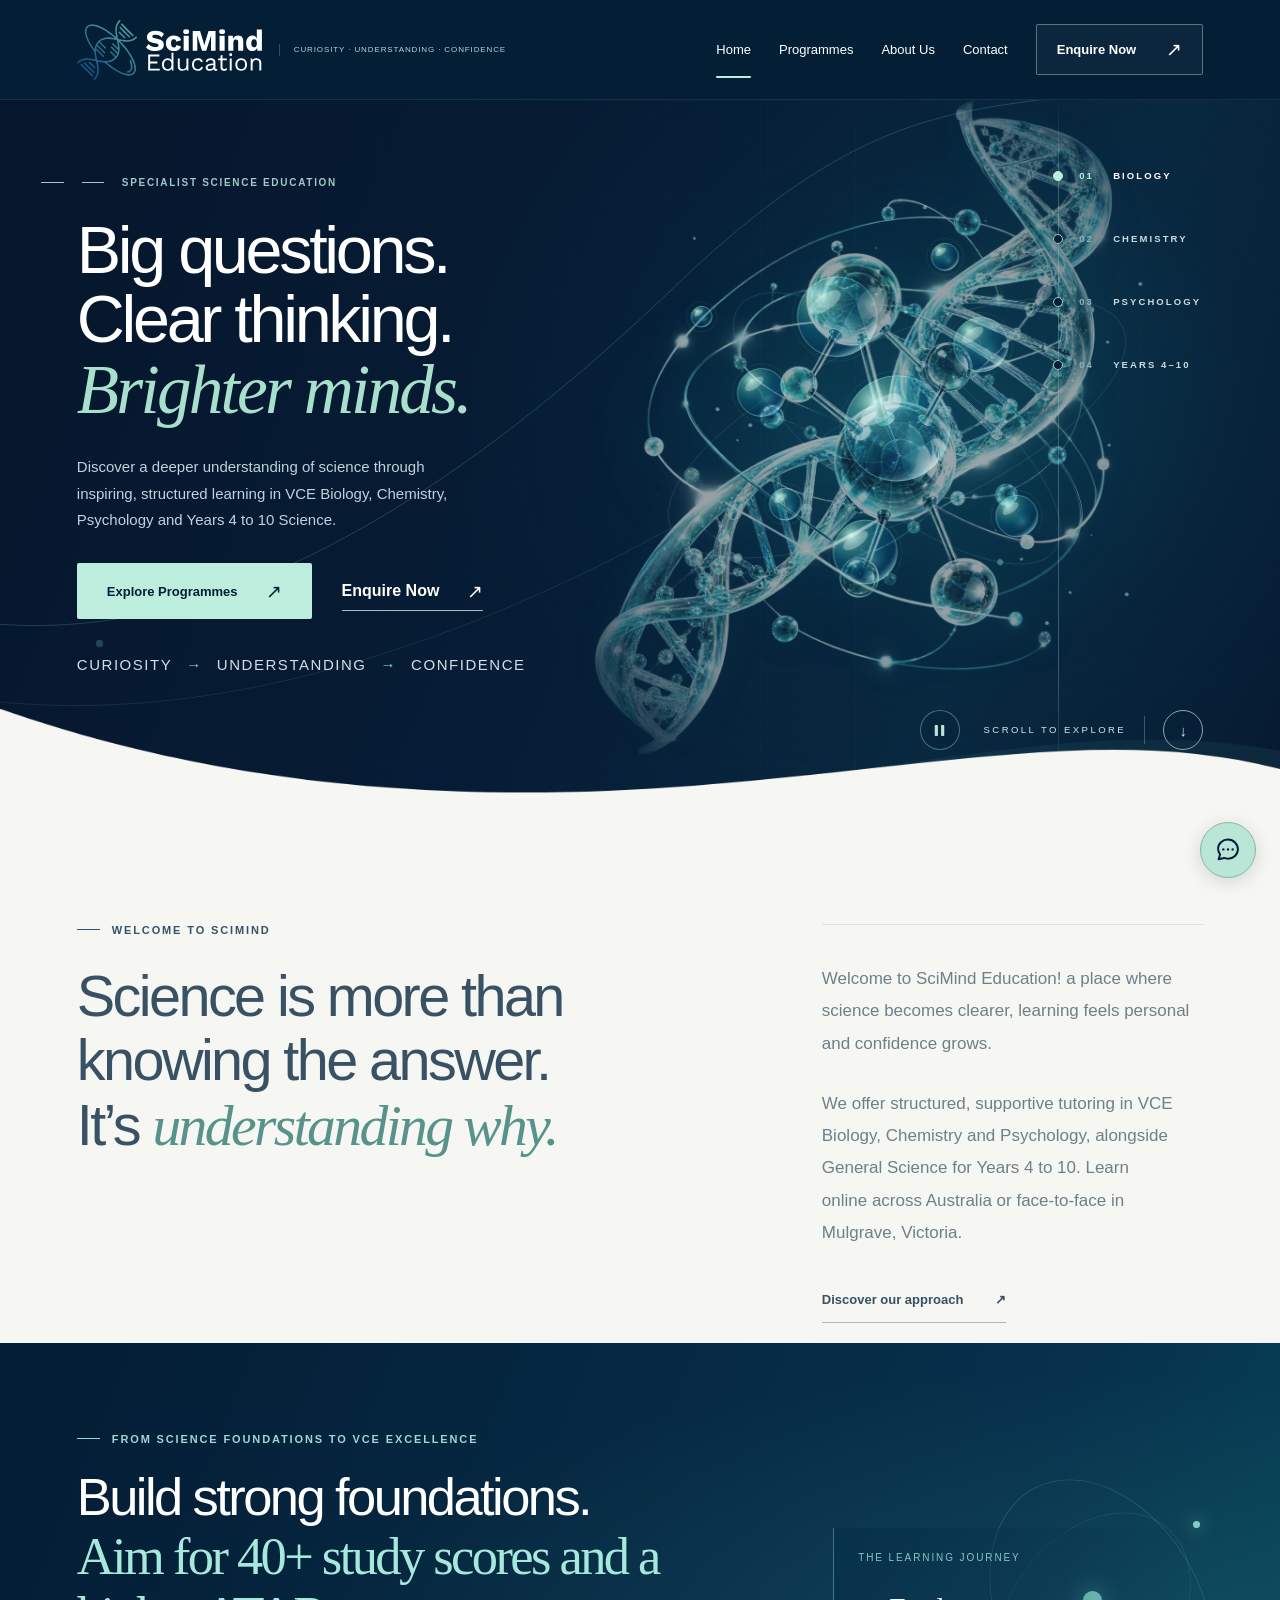
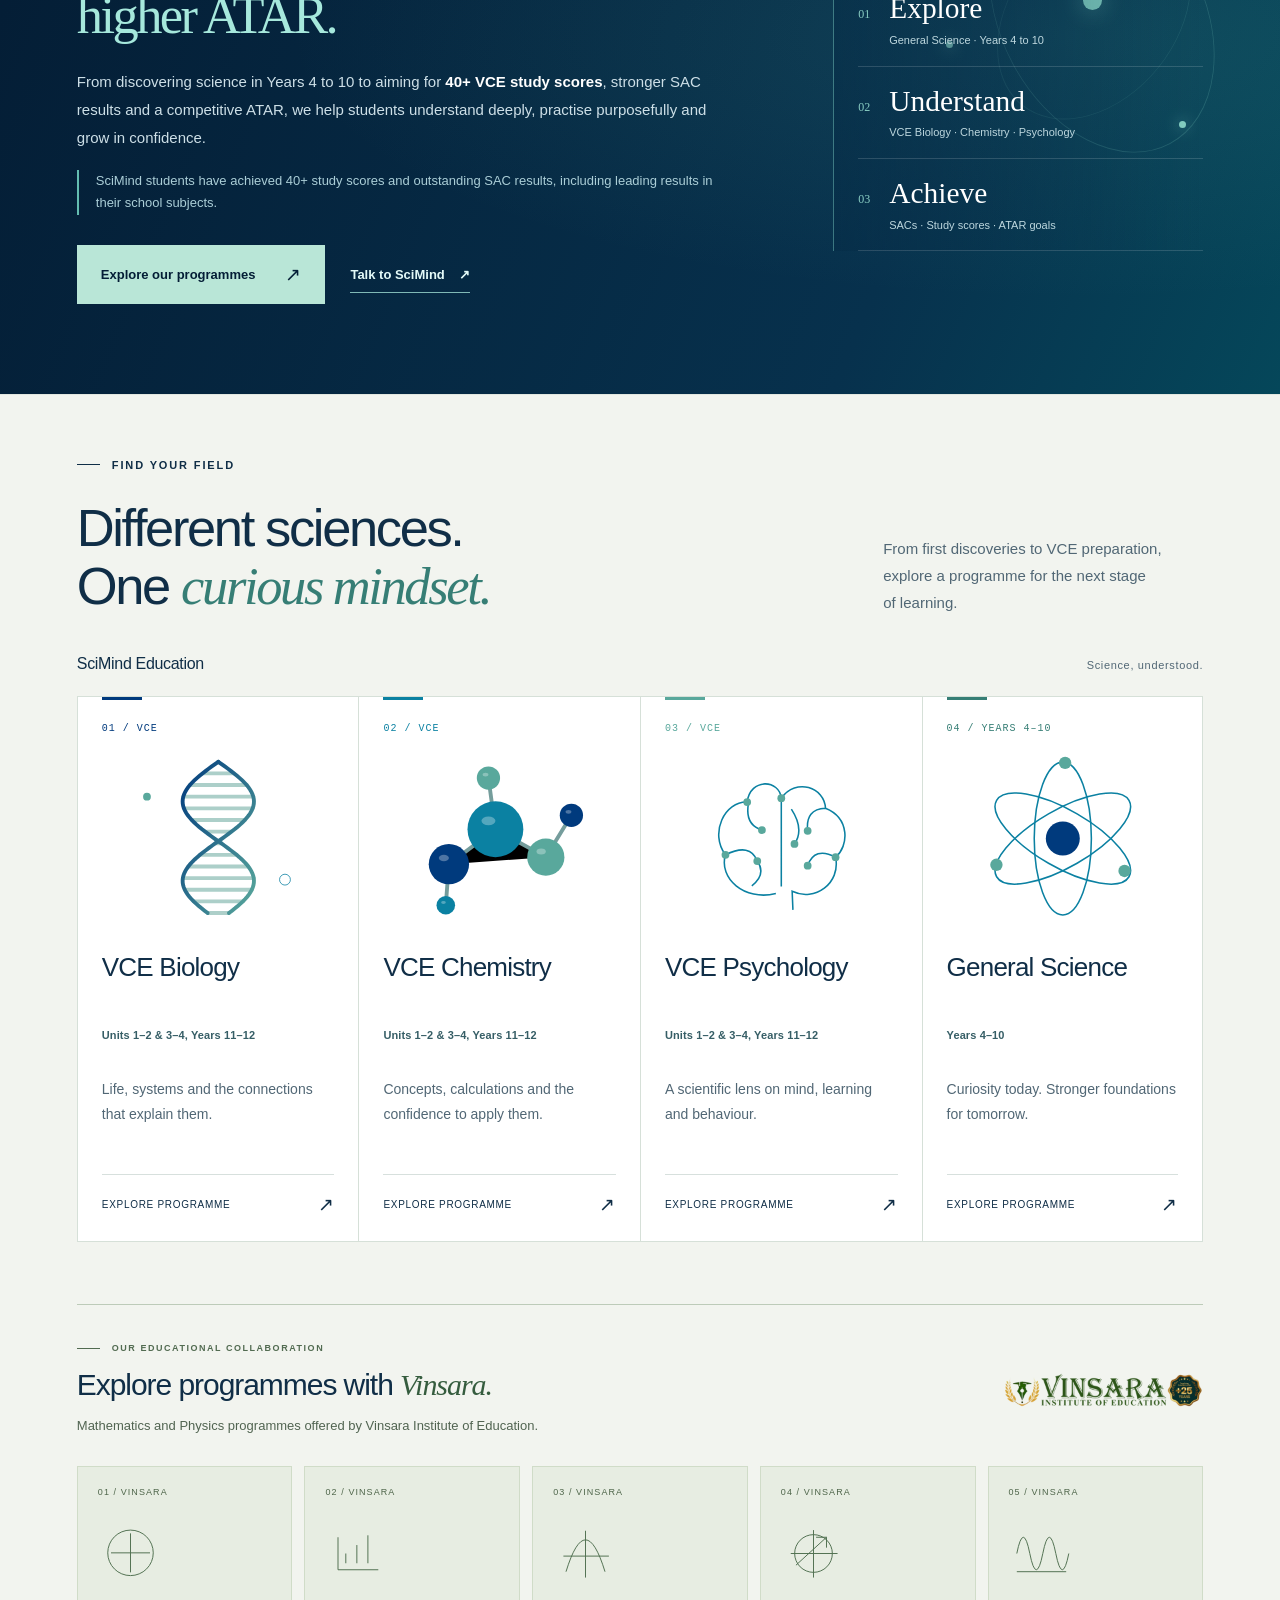
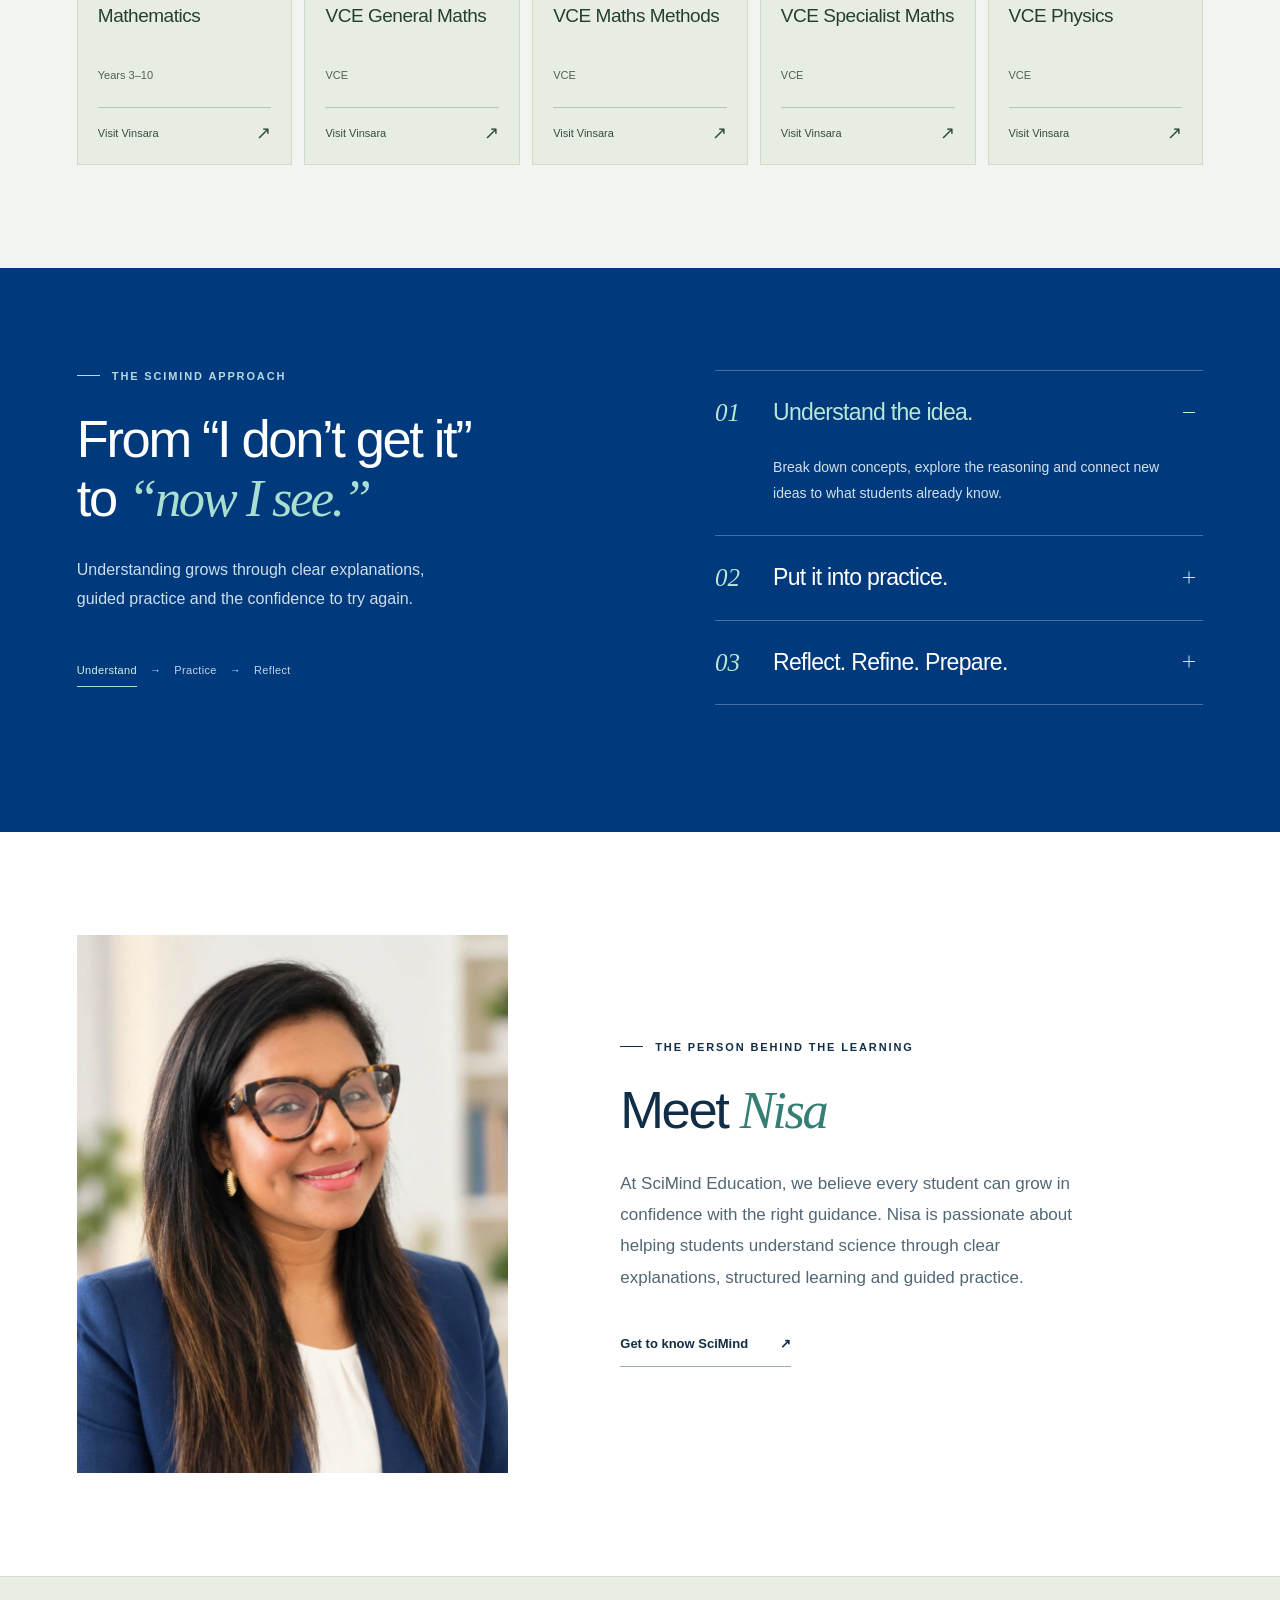
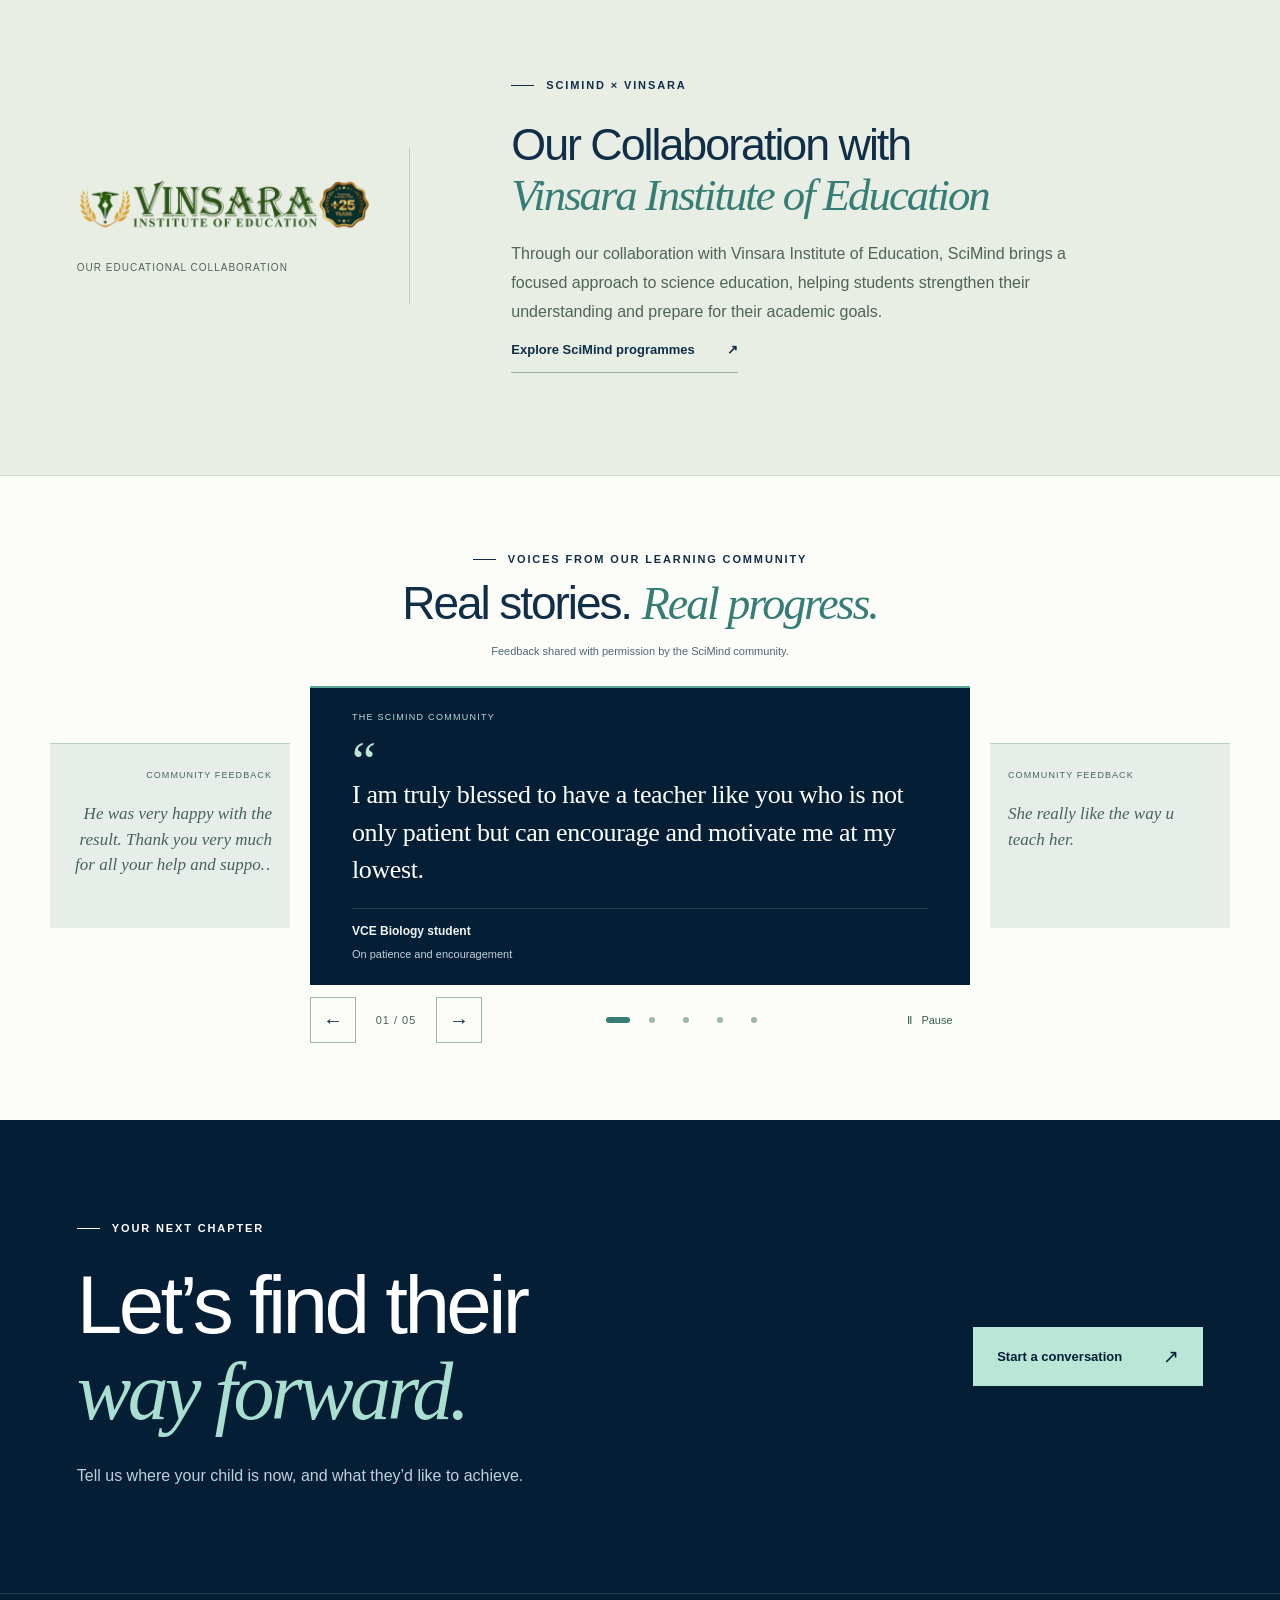
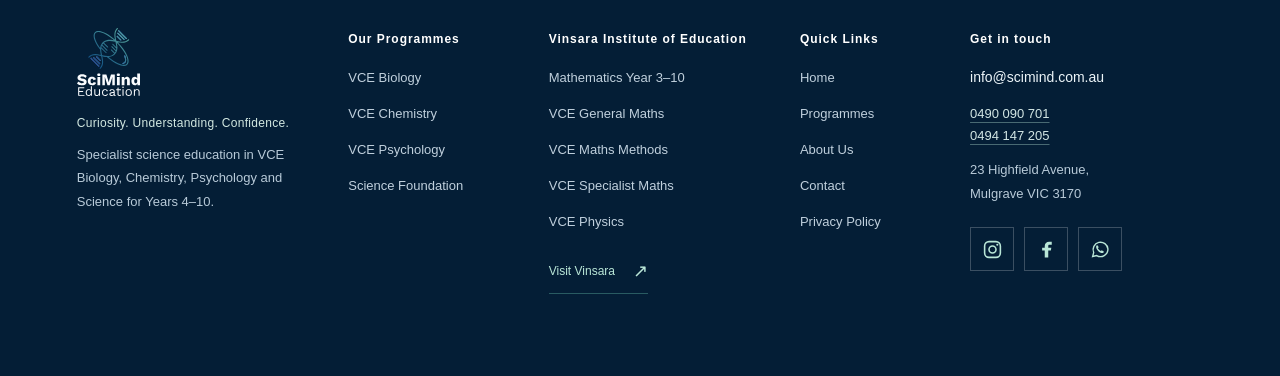
==== commit 4f63c9e1: "Checkpoint working post-launch UI refinements" ====
--- a/site/index.html
+++ b/site/index.html
@@ -1,4 +1,4 @@
-<!doctype html><html lang="en-AU" class="home-polished living-science"><head><meta charset="utf-8"><meta name="viewport" content="width=device-width,initial-scale=1"><meta name="robots" content="index,follow"><meta name="theme-color" content="#041e36"><title>VCE &amp; General Science Tutoring Victoria | SciMind Education</title><meta name="description" content="Explore VCE Biology, Chemistry, Psychology and General Science tutoring with SciMind Education. Online across Australia and face-to-face in Victoria."><meta property="og:title" content="VCE &amp; General Science Tutoring Victoria | SciMind Education"><meta property="og:description" content="Explore VCE Biology, Chemistry, Psychology and General Science tutoring with SciMind Education. Online across Australia and face-to-face in Victoria."><meta property="og:type" content="website"><meta property="og:locale" content="en_AU"><meta name="twitter:card" content="summary_large_image"><link rel="icon" type="image/svg+xml" href="assets/logo/icon.svg"><link rel="stylesheet" href="assets/styles.css"><link rel="stylesheet" href="assets/enquiry-forms.css"><script src="assets/enquiry-config.js" defer></script><script src="assets/enquiry-client.js" defer></script><script src="assets/site.js" defer></script><noscript><style>@media(max-width:760px){.nav{height:auto;flex-wrap:wrap;padding-top:10px}.navlinks{display:flex;position:static;padding:10px 0 20px;flex-direction:row;flex-wrap:wrap}.menu-toggle{display:none}}</style></noscript><link rel="stylesheet" href="assets/home.css">
+<!doctype html><html lang="en-AU" class="home-polished living-science"><head><meta charset="utf-8"><meta name="viewport" content="width=device-width,initial-scale=1"><meta name="robots" content="index,follow"><meta name="theme-color" content="#041e36"><title>VCE &amp; General Science Tutoring Victoria | SciMind Education</title><meta name="description" content="Explore VCE Biology, Chemistry, Psychology and General Science tutoring with SciMind Education. Online across Australia and face-to-face in Victoria."><meta property="og:title" content="VCE &amp; General Science Tutoring Victoria | SciMind Education"><meta property="og:description" content="Explore VCE Biology, Chemistry, Psychology and General Science tutoring with SciMind Education. Online across Australia and face-to-face in Victoria."><meta property="og:type" content="website"><meta property="og:locale" content="en_AU"><meta name="twitter:card" content="summary_large_image"><link rel="icon" type="image/svg+xml" href="assets/logo/icon.svg"><link rel="stylesheet" href="assets/styles.css"><link rel="stylesheet" href="assets/header.css"><link rel="stylesheet" href="assets/enquiry-forms.css"><script src="assets/enquiry-config.js" defer></script><script src="assets/enquiry-client.js" defer></script><script src="assets/site.js" defer></script><noscript><style>@media(max-width:760px){.nav{height:auto;flex-wrap:wrap;padding-top:10px}.navlinks{display:flex;position:static;padding:10px 0 20px;flex-direction:row;flex-wrap:wrap}.menu-toggle{display:none}}</style></noscript><link rel="stylesheet" href="assets/home.css">
 <script src="assets/home.js" defer></script>
 <meta property="og:site_name" content="SciMind Education">
 
@@ -57,7 +57,7 @@
 <link rel="stylesheet" href="assets/living-science.css">
 <noscript><style>.living-hero .ls-sculpture *{animation:none!important}@media(max-width:760px){html.living-science .header,html.living-science .header.sm-glass-header{height:auto;min-height:80px}html.living-science .header .nav{height:auto;min-height:80px}}</style></noscript>
 <script src="assets/living-science.js" defer></script>
-</head><body><a class="skip" href="#main">Skip to content</a><header class="header"><div class="wrap nav"><a class="brand" href="index.html" aria-label="SciMind Education home"><img class="header-logo" src="assets/logo/scimind-header.svg" alt="SciMind Education" width="78" height="79"><span class="brand-tag">Curiosity · Understanding · Confidence</span></a><button class="menu-toggle" aria-expanded="false" aria-controls="navigation">Menu <span aria-hidden="true">☰</span></button><nav class="navlinks" id="navigation" aria-label="Main navigation"><a href="index.html" aria-current="page">Home</a><a href="programmes.html">Programmes</a><a href="about.html">About Us</a><a href="contact.html">Contact</a><a class="button outline" href="contact.html#enquiry">Enquire Now<span class="arrow" aria-hidden="true">↗</span></a></nav></div></header><main id="main" tabindex="-1"><section class="hero living-hero" aria-label="Science education at SciMind">
+</head><body><a class="skip" href="#main">Skip to content</a><header class="header"><div class="wrap nav"><a class="brand" href="index.html" aria-label="SciMind Education home"><img class="header-logo is-horizontal" src="assets/logo/scimind-header.svg" alt="SciMind Education" width="190" height="60"><span class="brand-tag">Curiosity · Understanding · Confidence</span></a><button class="menu-toggle" aria-expanded="false" aria-controls="navigation">Menu <span aria-hidden="true">☰</span></button><nav class="navlinks" id="navigation" aria-label="Main navigation"><a href="index.html" aria-current="page">Home</a><a href="programmes.html">Programmes</a><a href="about.html">About Us</a><a href="contact.html">Contact</a><a class="button outline" href="contact.html#enquiry">Enquire Now<span class="arrow" aria-hidden="true">↗</span></a></nav></div></header><main id="main" tabindex="-1"><section class="hero living-hero" aria-label="Science education at SciMind">
   <svg class="hx-bg-lines" viewBox="0 0 1440 760" preserveAspectRatio="none" aria-hidden="true">
     <path pathLength="1" d="M-40 560C240 600 520 420 760 200S1100 20 1300 -20"/>
     <path pathLength="1" d="M-60 640C300 700 700 520 1020 300" opacity=".55"/>
@@ -67,7 +67,7 @@
     <div class="hero-copy">
       <div class="eyebrow hx-eyebrow"><span class="hx-eyebrow-line" aria-hidden="true"></span>Specialist science education</div>
       <h1><span class="ls-title-line">Big questions.</span><span class="ls-title-line">Clear thinking.</span><em class="ls-title-line">Brighter minds.</em></h1>
-      <p>Discover a deeper understanding of science through inspiring, structured learning in VCE Biology, Chemistry, Psychology and Years 4–10 Science.</p>
+      <p>Discover a deeper understanding of science through inspiring, structured learning in VCE Biology, Chemistry, Psychology and Years 4 to 10 Science.</p>
       <div class="actions">
         <a class="button primary hx-primary" href="programmes.html">Explore Programmes<span class="arrow" aria-hidden="true">↗</span></a>
         <a class="hx-textlink" href="contact.html#enquiry">Enquire Now<span class="arrow" aria-hidden="true">↗</span></a>
@@ -108,7 +108,22 @@
     </nav>
   </div>
   <div class="hx-bottom wrap">
-    <button class="ls-motion" type="button" aria-pressed="false" hidden>Pause motion</button>
+    <button
+      class="ls-motion"
+      type="button"
+      aria-label="Pause motion"
+      aria-pressed="false"
+      title="Pause motion"
+      hidden
+    >
+      <svg class="ls-motion-pause" viewBox="0 0 24 24" aria-hidden="true">
+        <rect x="6" y="5" width="4" height="14" rx="1" fill="currentColor"/>
+        <rect x="14" y="5" width="4" height="14" rx="1" fill="currentColor"/>
+      </svg>
+      <svg class="ls-motion-play" viewBox="0 0 24 24" aria-hidden="true">
+        <path d="M8 5L19 12L8 19Z" fill="currentColor"/>
+      </svg>
+    </button>
     <a class="hx-scroll" href="#welcome"><span>Scroll to explore</span><span class="hx-scroll-btn" aria-hidden="true">↓</span></a>
   </div>
   <div class="hx-wave" aria-hidden="true">
@@ -118,19 +133,19 @@
     </svg>
   </div>
 </section>
-<section class="section white living-intro" id="welcome" aria-labelledby="welcome-title"><div class="wrap intro"><div><div class="eyebrow">Welcome to SciMind</div><h2 id="welcome-title">Science is more than<br>knowing the answer.<br>It’s <em>understanding why.</em></h2></div><div><p>Welcome to SciMind Education — a place where science becomes clearer, learning feels personal and confidence grows.</p><p>We offer structured, supportive tutoring in VCE Biology, Chemistry and Psychology, alongside General Science for Years 4–10. Learn online across Australia or face-to-face in Mulgrave, Victoria.</p><a class="text-link" href="about.html">Discover our approach <span aria-hidden="true">↗</span></a></div></div></section>
+<section class="section white living-intro" id="welcome" aria-labelledby="welcome-title"><div class="wrap intro"><div><div class="eyebrow">Welcome to SciMind</div><h2 id="welcome-title">Science is more than<br>knowing the answer.<br>It’s <em>understanding why.</em></h2></div><div><p>Welcome to SciMind Education! a place where science becomes clearer, learning feels personal and confidence grows.</p><p>We offer structured, supportive tutoring in VCE Biology, Chemistry and Psychology, alongside General Science for Years 4 to 10. Learn online across Australia or face-to-face in Mulgrave, Victoria.</p><a class="text-link" href="about.html">Discover our approach <span aria-hidden="true">↗</span></a></div></div></section>
 <section class="section vce-excellence vce-next" id="vce-excellence" aria-labelledby="vce-excellence-title">
   <div class="wrap vce-next-layout">
     <div class="vce-next-copy" data-vce-reveal>
       <div class="eyebrow">FROM SCIENCE FOUNDATIONS TO VCE EXCELLENCE</div>
       <h2 id="vce-excellence-title">Build strong foundations.<br><em>Aim for 40+ study scores and a higher ATAR.</em></h2>
-      <p>From discovering science in Years 4–10 to aiming for <strong>40+ VCE study scores</strong>, stronger SAC results and a competitive ATAR — we help students understand deeply, practise purposefully and grow in confidence.</p>
+      <p>From discovering science in Years 4 to 10 to aiming for <strong>40+ VCE study scores</strong>, stronger SAC results and a competitive ATAR, we help students understand deeply, practise purposefully and grow in confidence.</p>
       <p class="vce-next-proof">SciMind students have achieved 40+ study scores and outstanding SAC results, including leading results in their school subjects.</p>
       <div class="vce-next-actions"><a class="button primary" href="programmes.html">Explore our programmes <span class="arrow" aria-hidden="true">↗</span></a><a class="vce-next-link" href="contact.html#enquiry">Talk to SciMind <span aria-hidden="true">↗</span></a></div>
     </div>
     <div class="vce-next-visual" aria-label="Learning journey from science foundations to VCE excellence" data-vce-reveal>
       <div class="vce-next-constellation" aria-hidden="true"><span class="vce-next-halo"></span><span class="vce-next-halo second"></span><span class="vce-next-point one"></span><span class="vce-next-point two"></span><span class="vce-next-point three"></span><span class="vce-next-nucleus"></span></div>
-      <div class="vce-next-path"><span>THE LEARNING JOURNEY</span><div class="vce-next-path-row"><strong>01</strong><div><b>Explore</b><small>General Science · Years 4–10</small></div></div><div class="vce-next-path-row"><strong>02</strong><div><b>Understand</b><small>VCE Biology · Chemistry · Psychology</small></div></div><div class="vce-next-path-row"><strong>03</strong><div><b>Achieve</b><small>SACs · Study scores · ATAR goals</small></div></div></div>
+      <div class="vce-next-path"><span>THE LEARNING JOURNEY</span><div class="vce-next-path-row"><strong>01</strong><div><b>Explore</b><small>General Science · Years 4 to 10</small></div></div><div class="vce-next-path-row"><strong>02</strong><div><b>Understand</b><small>VCE Biology · Chemistry · Psychology</small></div></div><div class="vce-next-path-row"><strong>03</strong><div><b>Achieve</b><small>SACs · Study scores · ATAR goals</small></div></div></div>
     </div>
   </div>
 </section>
--- a/site/assets/styles.css
+++ b/site/assets/styles.css
@@ -1,4 +1,4 @@
-:root{--navy:#003a7d;--teal:#0b81a2;--green:#59a89c;--ink:#102e47;--night:#041e36;--paper:#f6f7f2;--line:#d7e0dd;--muted:#516775;--mint:#b9e6d7}*{box-sizing:border-box}html{scroll-behavior:smooth;scroll-padding-top:100px}body{margin:0;background:var(--paper);color:var(--ink);font-family:Arial,Helvetica,sans-serif;-webkit-font-smoothing:antialiased}a{color:inherit;text-decoration:none}button,select{font:inherit}button,a,select{-webkit-tap-highlight-color:transparent}a:focus-visible,button:focus-visible,select:focus-visible{outline:3px solid #d79e30;outline-offset:6px}button{cursor:pointer}img,svg{max-width:100%;display:block}button{color:inherit}p{line-height:1.75}h1,h2,h3,p{margin:0}h1,h2,h3{font-weight:500}h1{font-size:clamp(48px,5.9vw,88px);line-height:1.04;letter-spacing:-.06em}h2{font-size:clamp(35px,4.3vw,62px);line-height:1.12;letter-spacing:-.045em}h3{font-size:26px;letter-spacing:-.03em;line-height:1.25}em{font-family:Georgia,serif;font-weight:400;color:var(--green)}.wrap{width:min(1240px,88%);margin:auto}.eyebrow{font-size:11px;letter-spacing:.19em;text-transform:uppercase;font-weight:700;display:flex;align-items:center;gap:12px;margin-bottom:26px}.eyebrow:before{content:'';width:23px;height:1px;background:currentColor}.small{font-size:13px;line-height:1.7}.muted{color:var(--muted)}.skip{position:fixed;top:-100px;left:20px;background:white;color:var(--navy);padding:15px;z-index:99}.skip:focus{top:10px}.header{background:var(--night);color:white;border-bottom:1px solid #ffffff20}.nav{height:101px;display:flex;align-items:center;justify-content:space-between;gap:30px}.brand{display:flex;align-items:center;gap:14px}.brand img{width:78px;height:79px;object-fit:contain}.brand-tag{border-left:1px solid #ffffff35;padding-left:17px;font-size:9px;letter-spacing:.16em;line-height:1.8;text-transform:uppercase;color:#bdd0dd}.navlinks{display:flex;align-items:center;gap:32px;font-size:13px}.navlinks>a:not(.button){padding:13px 0;position:relative}.navlinks a[aria-current=page]:after{content:'';position:absolute;height:2px;left:0;right:0;bottom:4px;background:var(--green)}.navlinks a:hover{color:var(--mint)}.button{display:inline-flex;align-items:center;justify-content:space-between;gap:30px;padding:17px 23px;border:1px solid transparent;font-size:13px;font-weight:600;min-height:49px;transition:background .2s,transform .2s}.button:hover{transform:translateY(-2px)}.button.primary{background:var(--mint);color:var(--night)}.button.primary:hover{background:#d4f1e6}.button.outline{border-color:#ffffff50;color:white}.button.dark{background:var(--navy);color:white}.button.light-outline{border-color:#b9c9cb;color:var(--ink)}.arrow{font-size:19px;font-weight:400}.menu-toggle{display:none;background:transparent;border:1px solid #ffffff50;padding:12px}.hero{background:var(--night);color:white;overflow:hidden;position:relative}.hero-grid{display:grid;grid-template-columns:1fr 1.18fr;align-items:center;min-height:690px;gap:12px}.hero-copy{padding:65px 0 95px;position:relative;z-index:2}.hero .eyebrow{color:#a6cecb}.hero h1 em{color:#9ed9cb}.hero-copy>p{color:#becdd9;max-width:415px;font-size:15px;margin-top:29px}.actions{display:flex;gap:14px;flex-wrap:wrap;margin-top:34px}.hero-foot{border-top:1px solid #ffffff20;display:flex;align-items:center;justify-content:space-between;padding:23px 0;color:#adbdc9;font-size:10px;text-transform:uppercase;letter-spacing:.14em}.hero-foot .dot{width:6px;height:6px;background:var(--green);border-radius:50%;display:inline-block;margin-right:9px}.scene-box{position:relative;margin-right:-75px}.scene{width:100%;filter:drop-shadow(0 20px 40px #0004)}.scene-caption{position:absolute;left:20%;bottom:8%;font-size:9px;letter-spacing:.15em;color:#9dc6cf;text-transform:uppercase}.scene-toggle{position:absolute;right:12%;bottom:7%;border:1px solid #83b0bc60;border-radius:50%;background:#082a42;color:#c2dfe4;width:38px;height:38px;font-size:13px}.floating{animation:float 7s ease-in-out infinite;transform-box:fill-box;transform-origin:center}.float-delay{animation-delay:-3s}.pulse{animation:pulse 5s ease-in-out infinite}.scene-paused *{animation-play-state:paused!important}@keyframes float{50%{transform:translateY(-12px)}}@keyframes pulse{50%{opacity:.5}}.section{padding:105px 0}.section.white{background:#fff}.section-head{display:flex;align-items:flex-end;justify-content:space-between;gap:45px;margin-bottom:45px}.section-head h2{max-width:650px}.section-head p{max-width:345px;color:var(--muted);font-size:14px}.intro{display:grid;grid-template-columns:1.2fr 1fr;gap:110px}.intro p{font-size:16px;color:var(--muted);margin-bottom:22px}.text-link{display:inline-flex;align-items:center;gap:24px;padding:12px 0;border-bottom:1px solid var(--ink);font-size:13px;font-weight:600}.program-grid{display:grid;grid-template-columns:repeat(4,1fr);border-top:1px solid var(--line);border-bottom:1px solid var(--line)}.program-card{padding:25px 24px 28px;border-right:1px solid var(--line);position:relative;transition:background .25s}.program-card:first-child{border-left:1px solid var(--line)}.program-card:hover{background:#eaf0eb}.program-card .ordinal{font-family:monospace;font-size:11px;color:var(--muted)}.program-card .art{height:175px;margin:0 0 18px}.program-card h3{font-size:23px}.program-card p{font-size:13px;color:var(--muted);margin-top:15px;min-height:70px}.program-card .card-link{display:flex;align-items:center;justify-content:space-between;margin-top:25px;font-size:11px;text-transform:uppercase;letter-spacing:.08em;padding:10px 0}.art svg{width:100%;height:100%}.learning{background:var(--navy);color:white}.learning-grid{display:grid;grid-template-columns:1.05fr 1fr;gap:100px}.learning .eyebrow{color:#b7d9de}.learning h2 em{color:var(--mint)}.learning>div>div>p{margin-top:24px;color:#c4d7e4;max-width:440px}.steps{border-top:1px solid #ffffff30}.step{display:grid;grid-template-columns:45px 1fr;gap:20px;padding:26px 0;border-bottom:1px solid #ffffff30}.step>span{color:#97d1c9;font-family:Georgia,serif;font-size:22px}.step h3{font-size:22px}.step p{font-size:13px;color:#c1d4e2;margin-top:9px}.teacher{display:grid;grid-template-columns:1fr 1fr;gap:90px;align-items:center}.teacher-visual{min-height:420px;background:#dce8e2;position:relative;display:grid;place-items:center;overflow:hidden}.teacher-visual:before{content:'';position:absolute;width:300px;height:300px;border:1px solid #7aaba580;border-radius:50%;left:-90px;top:50px}.teacher-monogram{font-family:Georgia,serif;font-size:180px;font-style:italic;line-height:1;color:#628f87;position:relative}.teacher-visual small{position:absolute;left:25px;bottom:25px;right:25px;font-size:10px;text-transform:uppercase;letter-spacing:.12em;color:#355b56}.teacher-copy p{color:var(--muted);margin:22px 0}.note{border-left:2px solid var(--green);padding:12px 17px;background:#e9efeb;color:#395b5b;font-size:12px;line-height:1.7;margin:22px 0}.collab{background:#edf0e7}.collab-grid{display:grid;grid-template-columns:1fr 1fr;gap:80px;align-items:center}.collab-brand{padding:50px 35px;background:#f9faf5;border:1px solid #cdd4c6;position:relative}.collab-brand:before{content:'';height:3px;background:#b49b5a;position:absolute;top:0;left:0;width:80px}.collab-brand img{width:100%;height:auto}.collab-brand p{margin-top:28px;font-size:11px;letter-spacing:.13em;text-transform:uppercase;color:#50633d}.collab h2{font-size:44px}.collab p{color:#4f6357;margin-top:20px}.testimonials{background:#fff}.quote-grid{display:grid;grid-template-columns:1fr 1.6fr;gap:90px}.quote-card{padding:5px 0}.quote-symbol{font:80px/.8 Georgia,serif;color:var(--green)}blockquote{font-family:Georgia,serif;font-size:clamp(25px,3vw,38px);line-height:1.4;margin:15px 0 25px}.quote-status{font-size:10px;letter-spacing:.12em;color:var(--muted);text-transform:uppercase}.quote-controls{display:flex;align-items:center;gap:12px;margin-top:25px}.quote-controls button{width:46px;height:46px;background:white;border:1px solid #c4d4cf}.quote-controls button:hover{background:var(--paper)}.quote-count{font-size:12px;color:var(--muted);margin-left:10px}.quote-card.change{animation:quote-in .35s ease-out}@keyframes quote-in{from{opacity:.2;transform:translateX(8px)}to{opacity:1;transform:none}}.portals{background:#e8efee}.portal-grid{display:grid;grid-template-columns:1fr 1fr;gap:24px}.portal-card{background:#f6f8f5;padding:35px 36px;display:grid;grid-template-columns:1fr 90px;gap:20px;border:1px solid #d1ddda}.pill{font-size:9px;text-transform:uppercase;letter-spacing:.12em;border:1px solid #9abdb4;color:#365f58;padding:6px 9px;display:inline-block;margin-bottom:25px}.portal-card h3{font-size:27px}.portal-card p{font-size:13px;color:var(--muted);margin-top:16px;max-width:350px}.portal-card ul{padding-left:17px;color:var(--muted);font-size:12px;line-height:1.9}.portal-icon{height:90px;border:1px solid #bfd5ce;border-radius:50%;display:grid;place-items:center;font-family:Georgia,serif;font-size:34px;color:#3d7c72}.cta{background:var(--night);color:white;padding:90px 0}.cta .wrap{display:flex;align-items:center;justify-content:space-between;gap:50px}.cta h2{max-width:650px}.cta p{color:#bed0dd;margin-top:20px;font-size:14px}.footer{background:var(--night);color:#bed0dd;border-top:1px solid #ffffff25}.footer-main{display:flex;justify-content:space-between;align-items:center;padding:40px 0;gap:35px}.footer-logo{width:77px}.footer-links{display:flex;flex-wrap:wrap;gap:25px;font-size:12px}.footer-bottom{border-top:1px solid #ffffff20;padding:20px 0;display:flex;justify-content:space-between;font-size:10px;gap:25px}.page-hero{background:var(--night);color:white;padding:75px 0 85px;position:relative;overflow:hidden}.page-hero h1{max-width:900px;font-size:clamp(45px,6vw,78px)}.page-hero p{max-width:580px;color:#bed0dd;margin-top:25px}.page-hero .eyebrow{color:#a4d6cc}.subnav{display:flex;flex-wrap:wrap;gap:10px;margin-top:35px}.subnav a{border:1px solid #ffffff40;padding:12px 18px;font-size:12px}.subnav a:hover{background:#ffffff12}.programme-detail{display:grid;grid-template-columns:.8fr 1.2fr;gap:80px;align-items:center;padding:75px 0;border-bottom:1px solid var(--line)}.programme-detail:nth-child(even){direction:rtl}.programme-detail:nth-child(even)>*{direction:ltr}.programme-visual{background:#e3ebe6;padding:35px;min-height:330px;display:grid;place-items:center}.programme-visual svg{width:100%;height:260px}.programme-detail h2{font-size:43px}.programme-detail p{margin-top:22px;color:var(--muted)}.programme-detail ul{padding-left:18px;color:var(--muted);font-size:14px;line-height:1.9}.programme-detail .note{margin:20px 0}.principles{display:grid;grid-template-columns:repeat(3,1fr);gap:35px;margin-top:45px}.principles article{border-top:1px solid #9db9b0;padding:25px 0}.principles p{color:var(--muted);font-size:14px;margin-top:15px}.contact-grid{display:grid;grid-template-columns:1.3fr 1fr;gap:80px}.contact-email{font-size:clamp(21px,3vw,38px);border-bottom:1px solid #9cb3b5;display:inline-block;padding:20px 0;margin:15px 0 25px;word-break:break-word}.enquiry-panel{padding:35px;background:#e6eeea}.enquiry-panel label{display:block;font-size:13px;margin-bottom:12px}.enquiry-panel select{width:100%;padding:14px;background:white;border:1px solid #a7bdb6;color:var(--ink);margin-bottom:20px;min-height:49px}.enquiry-panel .button{width:100%}.enquiry-panel p{font-size:12px;color:var(--muted);margin-top:18px}.contact-grid ol{padding-left:20px;line-height:2;color:var(--muted)}.policy{max-width:780px;margin:auto}.policy h2{font-size:27px;margin:40px 0 15px}.policy p,.policy li{color:var(--muted);font-size:15px;line-height:1.8}.policy ul{padding-left:20px}.review-badge{background:#fff2d6;color:#684d18;padding:15px 20px;font-size:12px;line-height:1.6;border-left:3px solid #bd913b}.review-bar{background:#f6e9ca;color:#614c22;padding:8px 5%;font-size:10px;text-align:center;letter-spacing:.03em}.review-bar a{text-decoration:underline}.no-js-only{padding:15px}.preview-notice{position:fixed;bottom:15px;left:15px;background:#fff8e9;color:#654e1e;border:1px solid #d9c896;padding:10px 15px;font-size:11px;z-index:90;box-shadow:0 3px 15px #0001}.preview-notice button{margin-left:15px;background:transparent;border:0;padding:4px}.review-panel{padding:60px 0}.review-panel table{border-collapse:collapse;width:100%;font-size:12px}.review-panel td,.review-panel th{text-align:left;padding:14px;border-bottom:1px solid #ccd5d0;line-height:1.6}.review-panel h2{font-size:32px;margin:35px 0 20px}.review-panel li{line-height:1.9;font-size:14px}body:has(.review-panel){background:var(--paper)}
+:root{--navy:#003a7d;--teal:#0b81a2;--green:#59a89c;--ink:#102e47;--night:#041e36;--paper:#f6f7f2;--line:#d7e0dd;--muted:#516775;--mint:#b9e6d7}*{box-sizing:border-box}html{scroll-behavior:smooth;scroll-padding-top:100px}body{margin:0;background:var(--paper);color:var(--ink);font-family:Arial,Helvetica,sans-serif;-webkit-font-smoothing:antialiased}a{color:inherit;text-decoration:none}button,select{font:inherit}button,a,select{-webkit-tap-highlight-color:transparent}a:focus-visible,button:focus-visible,select:focus-visible{outline:3px solid #d79e30;outline-offset:6px}button{cursor:pointer}img,svg{max-width:100%;display:block}button{color:inherit}p{line-height:1.75}h1,h2,h3,p{margin:0}h1,h2,h3{font-weight:500}h1{font-size:clamp(48px,5.9vw,88px);line-height:1.04;letter-spacing:-.06em}h2{font-size:clamp(35px,4.3vw,62px);line-height:1.12;letter-spacing:-.045em}h3{font-size:26px;letter-spacing:-.03em;line-height:1.25}em{font-family:Georgia,serif;font-weight:400;color:var(--green)}.wrap{width:min(1240px,88%);margin:auto}.eyebrow{font-size:11px;letter-spacing:.19em;text-transform:uppercase;font-weight:700;display:flex;align-items:center;gap:12px;margin-bottom:26px}.eyebrow:before{content:'';width:23px;height:1px;background:currentColor}.small{font-size:13px;line-height:1.7}.muted{color:var(--muted)}.skip{position:fixed;top:-100px;left:20px;background:white;color:var(--navy);padding:15px;z-index:99}.skip:focus{top:10px}.header{background:var(--night);color:white;border-bottom:1px solid #ffffff20}.nav{height:101px;display:flex;align-items:center;justify-content:space-between;gap:30px}.brand{display:flex;align-items:center;gap:14px}.brand img{width:78px;height:79px;object-fit:contain}.brand-tag{border-left:1px solid #ffffff35;text-transform:uppercase;color:#bdd0dd;font-size:8px;letter-spacing:.11em;line-height:1.5;padding-left:14px;white-space:nowrap}.navlinks{display:flex;align-items:center;gap:32px;font-size:13px}.navlinks>a:not(.button){padding:13px 0;position:relative}.navlinks a[aria-current=page]:after{content:'';position:absolute;height:2px;left:0;right:0;bottom:4px;background:var(--green)}.navlinks a:hover{color:var(--mint)}.button{display:inline-flex;align-items:center;justify-content:space-between;gap:30px;padding:17px 23px;border:1px solid transparent;font-size:13px;font-weight:600;min-height:49px;transition:background .2s,transform .2s}.button:hover{transform:translateY(-2px)}.button.primary{background:var(--mint);color:var(--night)}.button.primary:hover{background:#d4f1e6}.button.outline{border-color:#ffffff50;color:white}.button.dark{background:var(--navy);color:white}.button.light-outline{border-color:#b9c9cb;color:var(--ink)}.arrow{font-size:19px;font-weight:400}.menu-toggle{display:none;background:transparent;border:1px solid #ffffff50;padding:12px}.hero{background:var(--night);color:white;overflow:hidden;position:relative}.hero-grid{display:grid;grid-template-columns:1fr 1.18fr;align-items:center;min-height:690px;gap:12px}.hero-copy{padding:65px 0 95px;position:relative;z-index:2}.hero .eyebrow{color:#a6cecb}.hero h1 em{color:#9ed9cb}.hero-copy>p{color:#becdd9;max-width:415px;font-size:15px;margin-top:29px}.actions{display:flex;gap:14px;flex-wrap:wrap;margin-top:34px}.hero-foot{border-top:1px solid #ffffff20;display:flex;align-items:center;justify-content:space-between;padding:23px 0;color:#adbdc9;font-size:10px;text-transform:uppercase;letter-spacing:.14em}.hero-foot .dot{width:6px;height:6px;background:var(--green);border-radius:50%;display:inline-block;margin-right:9px}.scene-box{position:relative;margin-right:-75px}.scene{width:100%;filter:drop-shadow(0 20px 40px #0004)}.scene-caption{position:absolute;left:20%;bottom:8%;font-size:9px;letter-spacing:.15em;color:#9dc6cf;text-transform:uppercase}.scene-toggle{position:absolute;right:12%;bottom:7%;border:1px solid #83b0bc60;border-radius:50%;background:#082a42;color:#c2dfe4;width:38px;height:38px;font-size:13px}.floating{animation:float 7s ease-in-out infinite;transform-box:fill-box;transform-origin:center}.float-delay{animation-delay:-3s}.pulse{animation:pulse 5s ease-in-out infinite}.scene-paused *{animation-play-state:paused!important}@keyframes float{50%{transform:translateY(-12px)}}@keyframes pulse{50%{opacity:.5}}.section{padding:105px 0}.section.white{background:#fff}.section-head{display:flex;align-items:flex-end;justify-content:space-between;gap:45px;margin-bottom:45px}.section-head h2{max-width:650px}.section-head p{max-width:345px;color:var(--muted);font-size:14px}.intro{display:grid;grid-template-columns:1.2fr 1fr;gap:110px}.intro p{font-size:16px;color:var(--muted);margin-bottom:22px}.text-link{display:inline-flex;align-items:center;gap:24px;padding:12px 0;border-bottom:1px solid var(--ink);font-size:13px;font-weight:600}.program-grid{display:grid;grid-template-columns:repeat(4,1fr);border-top:1px solid var(--line);border-bottom:1px solid var(--line)}.program-card{padding:25px 24px 28px;border-right:1px solid var(--line);position:relative;transition:background .25s}.program-card:first-child{border-left:1px solid var(--line)}.program-card:hover{background:#eaf0eb}.program-card .ordinal{font-family:monospace;font-size:11px;color:var(--muted)}.program-card .art{height:175px;margin:0 0 18px}.program-card h3{font-size:23px}.program-card p{font-size:13px;color:var(--muted);margin-top:15px;min-height:70px}.program-card .card-link{display:flex;align-items:center;justify-content:space-between;margin-top:25px;font-size:11px;text-transform:uppercase;letter-spacing:.08em;padding:10px 0}.art svg{width:100%;height:100%}.learning{background:var(--navy);color:white}.learning-grid{display:grid;grid-template-columns:1.05fr 1fr;gap:100px}.learning .eyebrow{color:#b7d9de}.learning h2 em{color:var(--mint)}.learning>div>div>p{margin-top:24px;color:#c4d7e4;max-width:440px}.steps{border-top:1px solid #ffffff30}.step{display:grid;grid-template-columns:45px 1fr;gap:20px;padding:26px 0;border-bottom:1px solid #ffffff30}.step>span{color:#97d1c9;font-family:Georgia,serif;font-size:22px}.step h3{font-size:22px}.step p{font-size:13px;color:#c1d4e2;margin-top:9px}.teacher{display:grid;grid-template-columns:1fr 1fr;gap:90px;align-items:center}.teacher-visual{min-height:420px;background:#dce8e2;position:relative;display:grid;place-items:center;overflow:hidden}.teacher-visual:before{content:'';position:absolute;width:300px;height:300px;border:1px solid #7aaba580;border-radius:50%;left:-90px;top:50px}.teacher-monogram{font-family:Georgia,serif;font-size:180px;font-style:italic;line-height:1;color:#628f87;position:relative}.teacher-visual small{position:absolute;left:25px;bottom:25px;right:25px;font-size:10px;text-transform:uppercase;letter-spacing:.12em;color:#355b56}.teacher-copy p{color:var(--muted);margin:22px 0}.note{border-left:2px solid var(--green);padding:12px 17px;background:#e9efeb;color:#395b5b;font-size:12px;line-height:1.7;margin:22px 0}.collab{background:#edf0e7}.collab-grid{display:grid;grid-template-columns:1fr 1fr;gap:80px;align-items:center}.collab-brand{padding:50px 35px;background:#f9faf5;border:1px solid #cdd4c6;position:relative}.collab-brand:before{content:'';height:3px;background:#b49b5a;position:absolute;top:0;left:0;width:80px}.collab-brand img{width:100%;height:auto}.collab-brand p{margin-top:28px;font-size:11px;letter-spacing:.13em;text-transform:uppercase;color:#50633d}.collab h2{font-size:44px}.collab p{color:#4f6357;margin-top:20px}.testimonials{background:#fff}.quote-grid{display:grid;grid-template-columns:1fr 1.6fr;gap:90px}.quote-card{padding:5px 0}.quote-symbol{font:80px/.8 Georgia,serif;color:var(--green)}blockquote{font-family:Georgia,serif;font-size:clamp(25px,3vw,38px);line-height:1.4;margin:15px 0 25px}.quote-status{font-size:10px;letter-spacing:.12em;color:var(--muted);text-transform:uppercase}.quote-controls{display:flex;align-items:center;gap:12px;margin-top:25px}.quote-controls button{width:46px;height:46px;background:white;border:1px solid #c4d4cf}.quote-controls button:hover{background:var(--paper)}.quote-count{font-size:12px;color:var(--muted);margin-left:10px}.quote-card.change{animation:quote-in .35s ease-out}@keyframes quote-in{from{opacity:.2;transform:translateX(8px)}to{opacity:1;transform:none}}.portals{background:#e8efee}.portal-grid{display:grid;grid-template-columns:1fr 1fr;gap:24px}.portal-card{background:#f6f8f5;padding:35px 36px;display:grid;grid-template-columns:1fr 90px;gap:20px;border:1px solid #d1ddda}.pill{font-size:9px;text-transform:uppercase;letter-spacing:.12em;border:1px solid #9abdb4;color:#365f58;padding:6px 9px;display:inline-block;margin-bottom:25px}.portal-card h3{font-size:27px}.portal-card p{font-size:13px;color:var(--muted);margin-top:16px;max-width:350px}.portal-card ul{padding-left:17px;color:var(--muted);font-size:12px;line-height:1.9}.portal-icon{height:90px;border:1px solid #bfd5ce;border-radius:50%;display:grid;place-items:center;font-family:Georgia,serif;font-size:34px;color:#3d7c72}.cta{background:var(--night);color:white;padding:90px 0}.cta .wrap{display:flex;align-items:center;justify-content:space-between;gap:50px}.cta h2{max-width:650px}.cta p{color:#bed0dd;margin-top:20px;font-size:14px}.footer{background:var(--night);color:#bed0dd;border-top:1px solid #ffffff25}.footer-main{display:flex;justify-content:space-between;align-items:center;padding:40px 0;gap:35px}.footer-logo{width:77px}.footer-links{display:flex;flex-wrap:wrap;gap:25px;font-size:12px}.footer-bottom{border-top:1px solid #ffffff20;padding:20px 0;display:flex;justify-content:space-between;font-size:10px;gap:25px}.page-hero{background:var(--night);color:white;padding:75px 0 85px;position:relative;overflow:hidden}.page-hero h1{max-width:900px;font-size:clamp(45px,6vw,78px)}.page-hero p{max-width:580px;color:#bed0dd;margin-top:25px}.page-hero .eyebrow{color:#a4d6cc}.subnav{display:flex;flex-wrap:wrap;gap:10px;margin-top:35px}.subnav a{border:1px solid #ffffff40;padding:12px 18px;font-size:12px}.subnav a:hover{background:#ffffff12}.programme-detail{display:grid;grid-template-columns:.8fr 1.2fr;gap:80px;align-items:center;padding:75px 0;border-bottom:1px solid var(--line)}.programme-detail:nth-child(even){direction:rtl}.programme-detail:nth-child(even)>*{direction:ltr}.programme-visual{background:#e3ebe6;padding:35px;min-height:330px;display:grid;place-items:center}.programme-visual svg{width:100%;height:260px}.programme-detail h2{font-size:43px}.programme-detail p{margin-top:22px;color:var(--muted)}.programme-detail ul{padding-left:18px;color:var(--muted);font-size:14px;line-height:1.9}.programme-detail .note{margin:20px 0}.principles{display:grid;grid-template-columns:repeat(3,1fr);gap:35px;margin-top:45px}.principles article{border-top:1px solid #9db9b0;padding:25px 0}.principles p{color:var(--muted);font-size:14px;margin-top:15px}.contact-grid{display:grid;grid-template-columns:1.3fr 1fr;gap:80px}.contact-email{font-size:clamp(21px,3vw,38px);border-bottom:1px solid #9cb3b5;display:inline-block;padding:20px 0;margin:15px 0 25px;word-break:break-word}.enquiry-panel{padding:35px;background:#e6eeea}.enquiry-panel label{display:block;font-size:13px;margin-bottom:12px}.enquiry-panel select{width:100%;padding:14px;background:white;border:1px solid #a7bdb6;color:var(--ink);margin-bottom:20px;min-height:49px}.enquiry-panel .button{width:100%}.enquiry-panel p{font-size:12px;color:var(--muted);margin-top:18px}.contact-grid ol{padding-left:20px;line-height:2;color:var(--muted)}.policy{max-width:780px;margin:auto}.policy h2{font-size:27px;margin:40px 0 15px}.policy p,.policy li{color:var(--muted);font-size:15px;line-height:1.8}.policy ul{padding-left:20px}.review-badge{background:#fff2d6;color:#684d18;padding:15px 20px;font-size:12px;line-height:1.6;border-left:3px solid #bd913b}.review-bar{background:#f6e9ca;color:#614c22;padding:8px 5%;font-size:10px;text-align:center;letter-spacing:.03em}.review-bar a{text-decoration:underline}.no-js-only{padding:15px}.preview-notice{position:fixed;bottom:15px;left:15px;background:#fff8e9;color:#654e1e;border:1px solid #d9c896;padding:10px 15px;font-size:11px;z-index:90;box-shadow:0 3px 15px #0001}.preview-notice button{margin-left:15px;background:transparent;border:0;padding:4px}.review-panel{padding:60px 0}.review-panel table{border-collapse:collapse;width:100%;font-size:12px}.review-panel td,.review-panel th{text-align:left;padding:14px;border-bottom:1px solid #ccd5d0;line-height:1.6}.review-panel h2{font-size:32px;margin:35px 0 20px}.review-panel li{line-height:1.9;font-size:14px}body:has(.review-panel){background:var(--paper)}
 @media(min-width:1550px){.hero-grid{min-height:760px}.scene-box{margin-right:-90px}}
 @media(max-width:1050px){.brand-tag{display:none}.navlinks{gap:22px}.hero-grid{grid-template-columns:1fr 1fr;min-height:620px}.hero-copy{padding:60px 0}.hero h1{font-size:62px}.scene-box{margin-right:-90px;margin-left:-30px}.intro,.teacher,.collab-grid,.learning-grid,.quote-grid,.contact-grid{gap:45px}.program-card{padding:24px 16px}.program-card h3{font-size:21px}.program-card p{min-height:95px}.programme-detail{gap:45px}.portal-card{padding:30px 23px;grid-template-columns:1fr 60px}.portal-icon{height:60px}.hero-foot{letter-spacing:.08em}.section{padding:80px 0}}
 @media(max-width:760px){.wrap{width:88%}.nav{height:85px}.brand img{width:65px;height:67px}.menu-toggle{display:block}.navlinks{display:none;position:absolute;top:85px;left:0;right:0;background:var(--night);z-index:20;padding:25px 6%;flex-direction:column;align-items:stretch;gap:12px;border-bottom:1px solid #ffffff30}.navlinks.open{display:flex}.hero-grid{grid-template-columns:1fr;gap:0}.hero-copy{padding:55px 0 15px}.hero h1{font-size:clamp(49px,11vw,72px);max-width:580px}.hero-copy>p{font-size:14px;max-width:430px}.hero .eyebrow{font-size:10px}.scene-box{margin:-10px -25px 0;max-width:600px;width:calc(100% + 50px);justify-self:center}.scene-caption{bottom:7%}.hero-foot{gap:15px;font-size:9px;flex-wrap:wrap;line-height:1.7}.hero-foot>span:last-child{display:none}.section{padding:65px 0}.intro,.teacher,.learning-grid,.collab-grid,.quote-grid,.contact-grid{grid-template-columns:1fr;gap:35px}.intro h2{max-width:550px}.section-head{align-items:flex-start;flex-direction:column;gap:22px;margin-bottom:30px}.section-head p{max-width:100%}.program-grid{grid-template-columns:1fr 1fr}.program-card:nth-child(3){border-left:1px solid var(--line)}.program-card:nth-child(-n+2){border-bottom:1px solid var(--line)}.program-card .art{height:150px}.program-card p{min-height:75px;font-size:12px}.program-card h3{font-size:21px}.program-card .card-link{font-size:10px;letter-spacing:0}.teacher-visual{min-height:330px}.collab-brand{padding:35px 20px}.collab h2{font-size:36px}.portal-grid{grid-template-columns:1fr}.portal-card{grid-template-columns:1fr 65px}.cta{padding:60px 0}.cta .wrap{align-items:flex-start;flex-direction:column;gap:30px}.footer-main{align-items:flex-start;gap:30px}.footer-links{gap:18px;max-width:220px;line-height:1.7}.footer-bottom{font-size:9px;line-height:1.7;flex-direction:column;gap:8px}.page-hero{padding:55px 0 60px}.page-hero p{font-size:14px}.programme-detail,.programme-detail:nth-child(even){direction:ltr;grid-template-columns:1fr;gap:30px;padding:50px 0}.programme-visual{min-height:250px}.programme-visual svg{height:210px}.programme-detail h2{font-size:36px}.principles{grid-template-columns:1fr;gap:10px}.review-panel table{display:block;overflow-x:auto}.quote-grid h2{max-width:350px}.hero .actions{gap:10px}.button{gap:18px;padding:16px 19px}}
@@ -69,11 +69,11 @@
 @media(max-width:380px){.program-card h3{font-size:18px;min-height:95px}.program-card .programme-level{font-size:10px}}
 
 /* Drop-in header identity and persistent enquiry access. */
-.brand img.header-logo.is-horizontal{width:200px;height:64px;object-fit:contain;object-position:left center}
+.brand img.header-logo.is-horizontal{width: 190px;height:60px;object-fit:contain;object-position:left center}
 .floating-enquiry{position:fixed;right:max(24px,env(safe-area-inset-right));bottom:max(22px,env(safe-area-inset-bottom));z-index:60;border:1px solid #80b8a8;box-shadow:0 5px 18px #041e3626;min-height:50px;padding:14px 20px;font-size:13px;gap:20px;max-width:calc(100vw - 32px)}
 .footer{padding-bottom:84px}
 :where(a,button,input,select,textarea){scroll-margin-bottom:110px}
-@media(max-width:760px){.brand img.header-logo.is-horizontal{width:180px;height:55px}.floating-enquiry{right:16px;bottom:max(16px,env(safe-area-inset-bottom));font-size:12px;min-height:48px;padding:13px 17px}.preview-notice{bottom:80px;max-width:calc(100% - 30px)}}
+@media(max-width:760px){.brand img.header-logo.is-horizontal{width:160px;height:49px}.floating-enquiry{right:16px;bottom:max(16px,env(safe-area-inset-bottom));font-size:12px;min-height:48px;padding:13px 17px}.preview-notice{bottom:80px;max-width:calc(100% - 30px)}}
 @media print{.floating-enquiry{display:none}.footer{padding-bottom:0}}
 
 /* Global footer: identical markup on the five public pages; all new styles are scoped. */
@@ -156,4 +156,12 @@
   .site-footer .sf-columns {
     grid-template-columns: 1.2fr .85fr 1.1fr .7fr 1.15fr;
   }
+}
+
+/* Respect accessibility preferences */
+@media (prefers-reduced-motion: reduce) {
+  ::view-transition-old(root),
+  ::view-transition-new(root) {
+    animation: none;
+  }
 }
--- a/site/assets/header.css
+++ b/site/assets/header.css
@@ -0,0 +1,36 @@
+/* Shared sticky header. Homepage and other page content stay unchanged. */
+html.sm-sticky-header{scroll-padding-top:var(--sm-header-offset,117px)}
+.header.sm-glass-header{position:sticky;top:0;z-index:80;background:#041e36;border-bottom:1px solid #ffffff20;transition:background-color .25s ease,border-color .25s ease,box-shadow .25s ease}
+html .header.sm-glass-header.sm-header-scrolled{background:#041e36;border-bottom-color:#b9e6d73d;box-shadow:0 5px 20px #0017291a}
+@supports ((backdrop-filter:blur(1px)) or (-webkit-backdrop-filter:blur(1px))){
+  html .header.sm-glass-header.sm-header-scrolled{background:rgba(4,30,54,.86);-webkit-backdrop-filter:blur(16px) saturate(125%);backdrop-filter:blur(16px) saturate(125%)}
+}
+.header.sm-glass-header a:focus-visible,.header.sm-glass-header button:focus-visible{outline:3px solid #b9e6d7;outline-offset:5px}
+@media(max-width:760px){
+  html.sm-sticky-header{scroll-padding-top:var(--sm-header-offset,101px)}
+  .header.sm-glass-header .navlinks{background:#041e36;max-height:calc(100dvh - var(--sm-header-height,85px));overflow-y:auto;overscroll-behavior:contain}
+}
+@media(prefers-reduced-motion:reduce){.header.sm-glass-header{transition:none}}
+@media print{.header.sm-glass-header{display:none}}
+
+/* Launch refinement: same header proportions on every page. */
+.header.sm-glass-header {height:100px; min-height:0}
+.header.sm-glass-header .nav {height:100%;gap:24px}
+.header.sm-glass-header .brand {flex:0 0 auto;min-width:0;gap:12px}
+.header.sm-glass-header .brand img.header-logo {width:190px;height:60px;object-fit:contain;object-position:left center}
+.header.sm-glass-header .brand-tag {white-space:nowrap;font-size:8px;letter-spacing:.11em;line-height:1.5;padding-left:14px}
+.header.sm-glass-header .navlinks {gap:clamp(14px,2vw,28px);flex:0 0 auto}
+.header.sm-glass-header .navlinks>.button {border:1px solid #91c9bd80;background:#b9e6d70b;border-radius:2px;padding:13px 20px}
+.header.sm-glass-header.sm-header-scrolled {height:78px}
+.header.sm-glass-header .navlinks>a[aria-current="page"]:after {bottom:-8px}
+@media(max-width:1160px){.header.sm-glass-header .brand-tag{display:none}}
+@media(max-width:760px){
+ .header.sm-glass-header,.header.sm-glass-header.sm-header-scrolled{height:80px}
+ .header.sm-glass-header .brand img.header-logo{width:160px;height:49px}
+ .header.sm-glass-header .brand-tag{display:none}
+ .header.sm-glass-header .navlinks>a[aria-current="page"]:after{display:none}
+}
+/* Direct-call links on every footer. */
+.site-footer .sf-phone-links{display:flex;flex-direction:column;gap:7px;margin:10px 0 15px;font-size:13px}
+.site-footer .sf-phone-links a{display:inline-block;width:fit-content;color:#d3e7e5;text-decoration:underline;text-decoration-color:#b9e6d760;text-underline-offset:4px}
+.site-footer .sf-phone-links a:hover{color:#fff}
--- a/site/assets/home.css
+++ b/site/assets/home.css
@@ -144,7 +144,7 @@
 .story-wing{padding:32px 26px;background:#e7eeea;border-top:1px solid #bacdc3;color:#46635c;min-height:285px;align-self:center;overflow:hidden}
 .story-wing-before{text-align:right}
 .story-wing .wing-label{font-size:9px;line-height:1.7;letter-spacing:.12em;text-transform:uppercase}
-.story-wing p{font:italic 23px/1.5 Georgia,serif;margin-top:34px;display:-webkit-box;-webkit-line-clamp:4;-webkit-box-orient:vertical;overflow:hidden}
+.story-wing p{font:italic 23px/1.5 Georgia,serif;margin-top:34px;display:-webkit-box;line-clamp:4;-webkit-line-clamp:4;-webkit-box-orient:vertical;overflow:hidden}
 .story-wing[hidden]{display:none}
 .stories-navigation{max-width:800px;display:flex;justify-content:space-between;align-items:center;gap:24px;margin-top:26px}
 .stories-navigation[hidden]{display:none}
@@ -209,7 +209,7 @@
 .partner-grid{grid-auto-columns:68%;gap:12px}.partner-card{padding:22px}.partner-card h4{font-size:23px;min-height:60px}
 .home-polished .learning-intro>p{font-size:15px;max-width:440px}.learning-path{margin-top:22px}
 .learning-steps{min-height:0}.learning-step summary{grid-template-columns:32px minmax(0,1fr) 20px;gap:14px;padding:24px 0}.learning-step h3{font-size:22px}.step-body{padding:0 20px 26px 46px}
-.home-polished .teacher-visual{min-height:0;aspect-ratio:5/4;max-height:460px}.home-polished .teacher-monogram{font-size:160px}
+.home-polished .teacher-visual{min-height:0;aspect-ratio:4/5;max-height:none}.home-polished .teacher-visual>img{object-fit:cover;object-position:center top}.home-polished .teacher-monogram{font-size:160px}
 .home-polished .teacher-copy p{font-size:16px;margin:24px 0}
 .home-polished .collab-brand{border-right:0;border-bottom:1px solid #bdcbb8;padding:0 0 28px}.home-polished .collab-brand img{max-width:260px}.home-polished .collab-brand p{margin-top:18px}
 .stories-stage{margin-top:34px}
@@ -285,7 +285,7 @@
 .home-polished .story-kind{font-size:9px}
 .home-polished .stories-ready .stories-stage{grid-template-columns:minmax(0,1fr) minmax(0,660px) minmax(0,1fr);width:min(1180px,calc(100% + 140px));gap:20px}
 .home-polished .story-wing{min-height:185px;padding:20px 18px}
-.home-polished .story-wing p{font-size:17px;margin-top:18px;-webkit-line-clamp:3}
+.home-polished .story-wing p{font-size:17px;margin-top:18px;line-clamp:3;-webkit-line-clamp:3}
 .home-polished .stories-navigation{max-width:660px;margin-top:12px}
 @media(max-width:700px){
  .home-polished .stories-stage{width:min(100%,520px)}
--- a/site/assets/living-science.css
+++ b/site/assets/living-science.css
@@ -7,7 +7,7 @@
 html.living-science .header,html.living-science .header.sm-glass-header{height:100px;background:var(--ls-night);border-bottom:1px solid #b9e6d718;box-shadow:none}
 html.living-science .header .nav{height:100%;gap:24px;transition:transform .35s ease}
 html.living-science .header .brand img.header-logo{width:190px;height:60px;object-fit:contain;object-position:left center}
-.living-science .header .brand-tag{font-size:8px;letter-spacing:.11em}
+/*.living-science .header .brand-tag{font-size:8px;letter-spacing:.11em}*/
 .living-science .header .navlinks{gap:28px}
 .living-science .header .navlinks>a[aria-current="page"]{position:relative}
 .living-science .header .navlinks>a[aria-current="page"]:after{content:'';position:absolute;left:0;right:0;bottom:-8px;height:2px;background:var(--ls-mint);border-radius:2px;transform-origin:left;animation:hx-grow .9s .5s var(--ls-ease) both}
@@ -75,7 +75,52 @@
 .hx-scroll>span:first-child{padding-right:18px;border-right:1px solid #9bc9c455;line-height:28px}
 .hx-scroll-btn{display:grid;place-items:center;width:40px;height:40px;border:1px solid #d5e4e8aa;border-radius:50%;font-size:15px;letter-spacing:0;transition:background .35s ease}
 .hx-scroll:hover .hx-scroll-btn{background:#ffffff14}
-.ls-motion{border:1px solid #76b2ae55;color:#b6d2d1;background:#08263c;min-height:36px;padding:6px 12px;font:10px Arial,sans-serif;letter-spacing:.04em;border-radius:3px;margin-right:auto;cursor:pointer}
+.ls-motion {
+  display: grid;
+  place-items: center;
+  width: 40px;
+  height: 40px;
+  min-height: 40px;
+  padding: 0;
+  flex: 0 0 40px;
+  border: 1px solid #76b2ae88;
+  border-radius: 50%;
+  background: rgba(8, 38, 60, 0.72);
+  color: #b9e6d7;
+  cursor: pointer;
+  transition: background-color .2s ease, border-color .2s ease;
+}
+
+.ls-motion[hidden] {
+  display: none;
+}
+
+.ls-motion:hover {
+  background: #16485b;
+  border-color: #b9e6d7;
+}
+
+.ls-motion:focus-visible {
+  outline: 3px solid #b9e6d7;
+  outline-offset: 4px;
+}
+
+.ls-motion svg {
+  width: 19px;
+  height: 19px;
+}
+
+.ls-motion .ls-motion-play {
+  display: none;
+}
+
+.ls-motion[aria-pressed="true"] .ls-motion-pause {
+  display: none;
+}
+
+.ls-motion[aria-pressed="true"] .ls-motion-play {
+  display: block;
+}
 .ls-motion[hidden]{display:none}.ls-motion:hover{background:#123b4c}
 .hx-wave{position:relative;z-index:3;height:110px;margin-top:-70px;pointer-events:none}
 .hx-wave svg{position:absolute;left:-3%;width:106%;height:100%}
@@ -104,7 +149,7 @@
 
 /* ---------- Entrance sequence: calm, staggered, once ---------- */
 @media(prefers-reduced-motion:no-preference){
-  .living-science .header .brand,.living-science .header .navlinks{animation:hx-fade .8s both}
+  /*.living-science .header .brand,.living-science .header .navlinks{animation:hx-fade .8s both}*/
   .hx-eyebrow{animation:hx-fade .8s .1s both}
   .hx-eyebrow-line{animation:hx-grow 1s .15s var(--ls-ease) both}
   .living-hero .ls-title-line{animation:hx-rise 1s .22s var(--ls-ease) both}
@@ -317,3 +362,12 @@
 /* Three-part brand statement: single line on desktop and mobile. */
 .living-science .hx-journey{flex-wrap:nowrap;white-space:nowrap;gap:clamp(4px,1.1vw,14px);letter-spacing:clamp(.02em,.12vw,.2em);font-size:clamp(7px,.7vw,10px)}
 @media(max-width:420px){.living-science .hx-journey{gap:5px;font-size:7px;letter-spacing:0}}
+
+/* Use the shared header layout consistently across all pages */
+html.living-science .header.sm-glass-header .brand-tag {
+  font-size: 8px;
+  letter-spacing: .11em;
+  line-height: 1.5;
+  padding-left: 14px;
+  white-space: nowrap;
+}
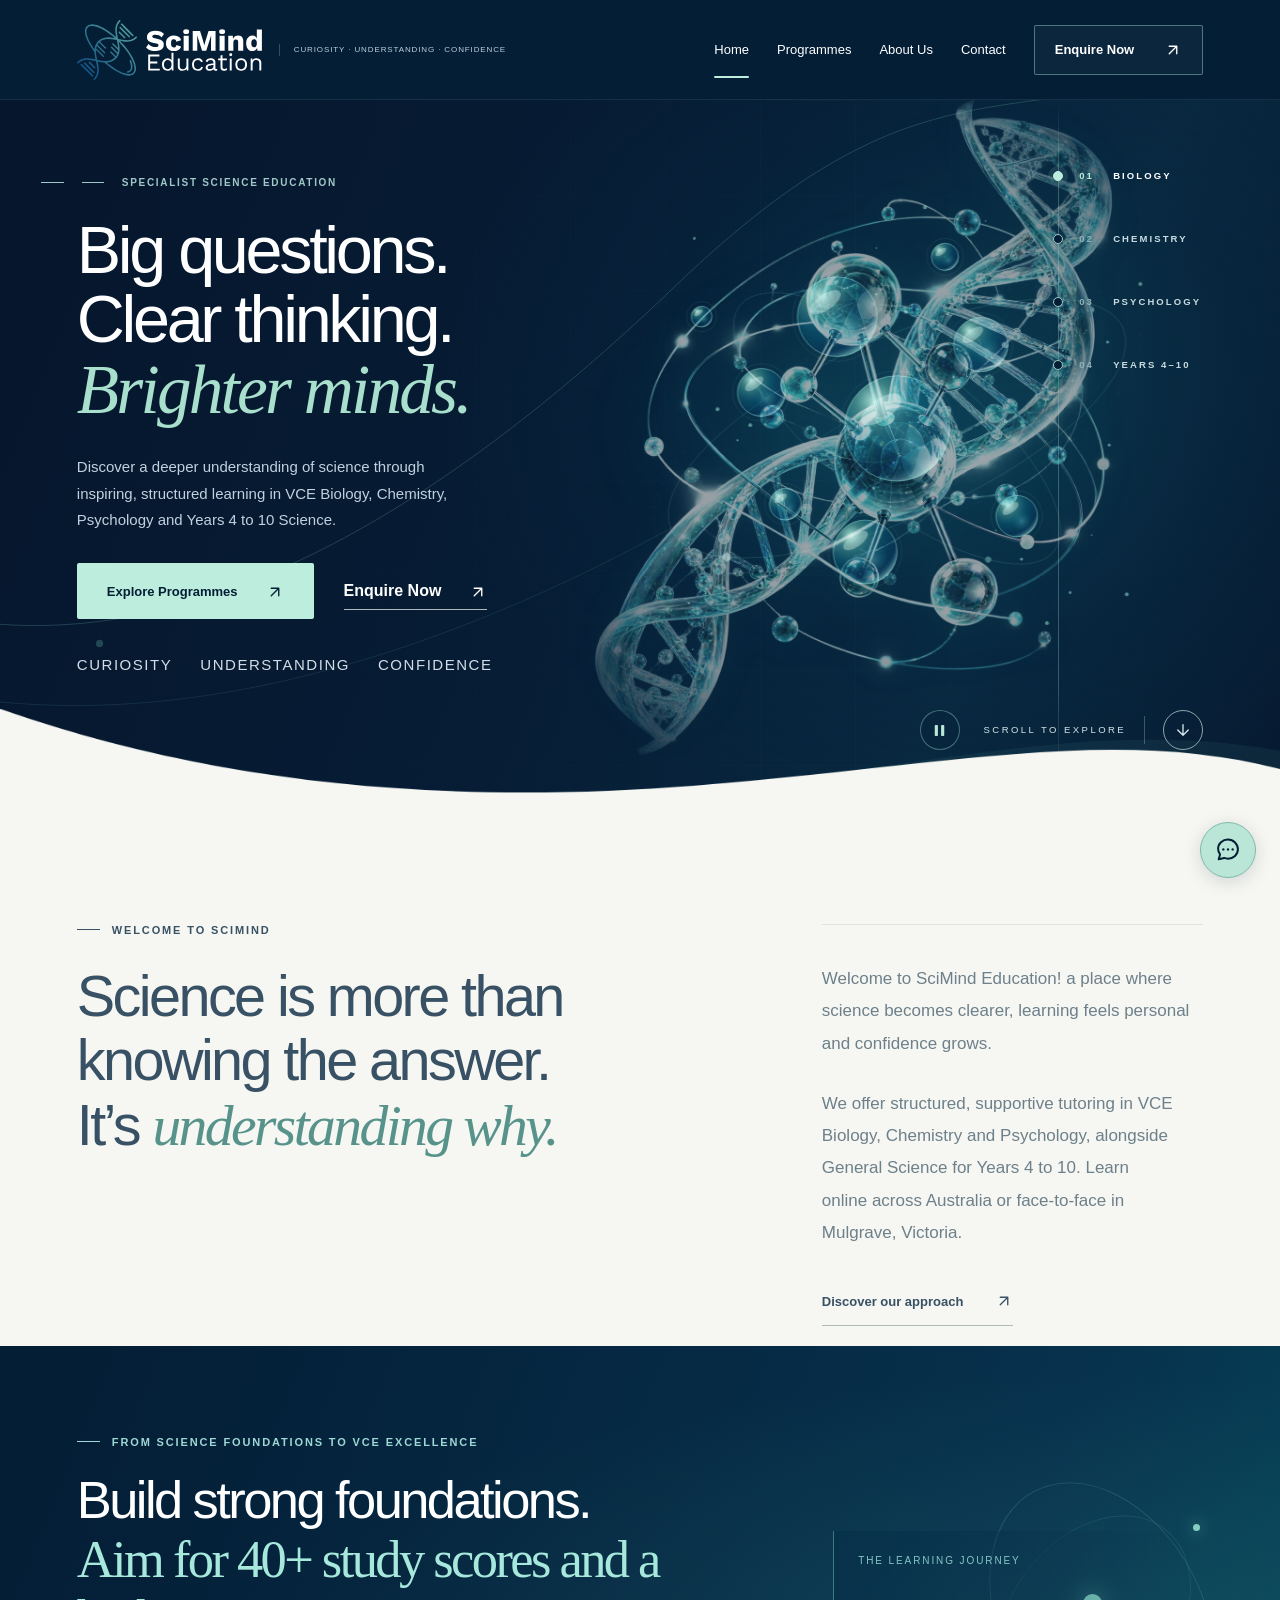
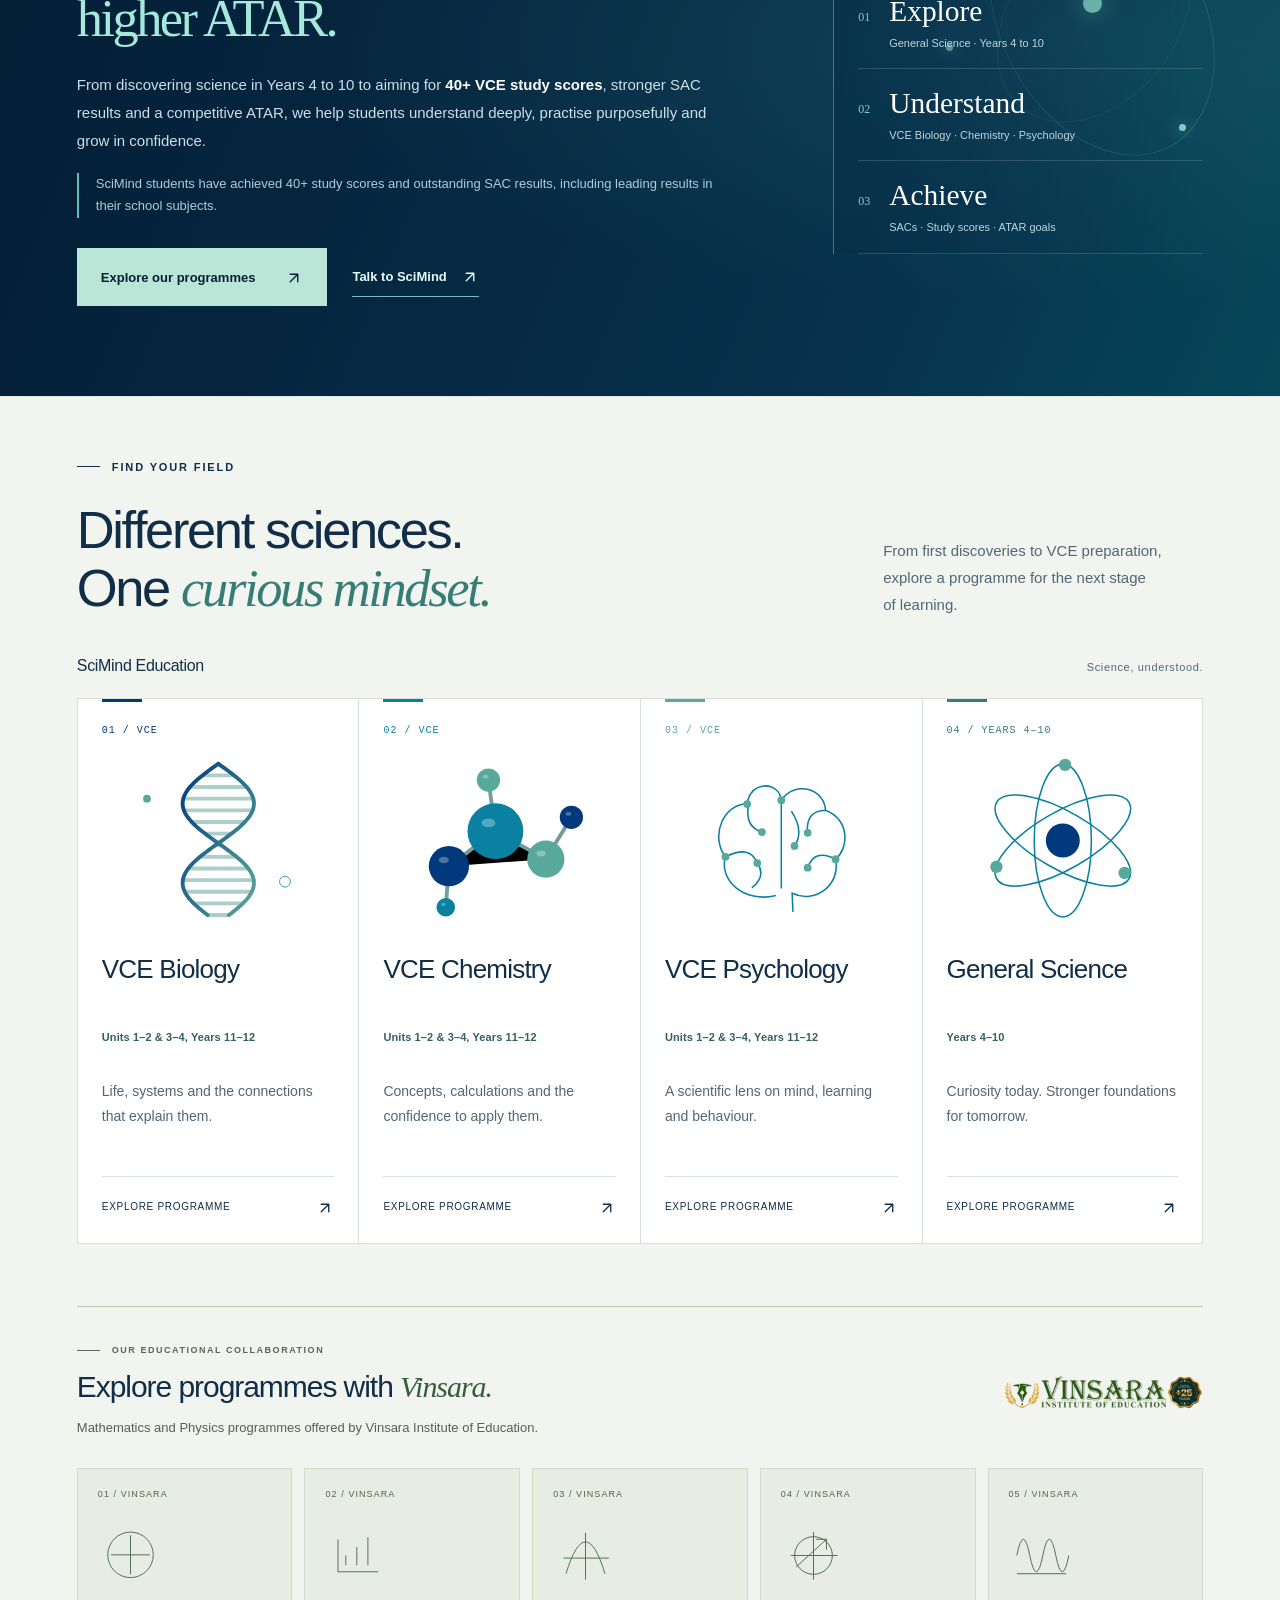
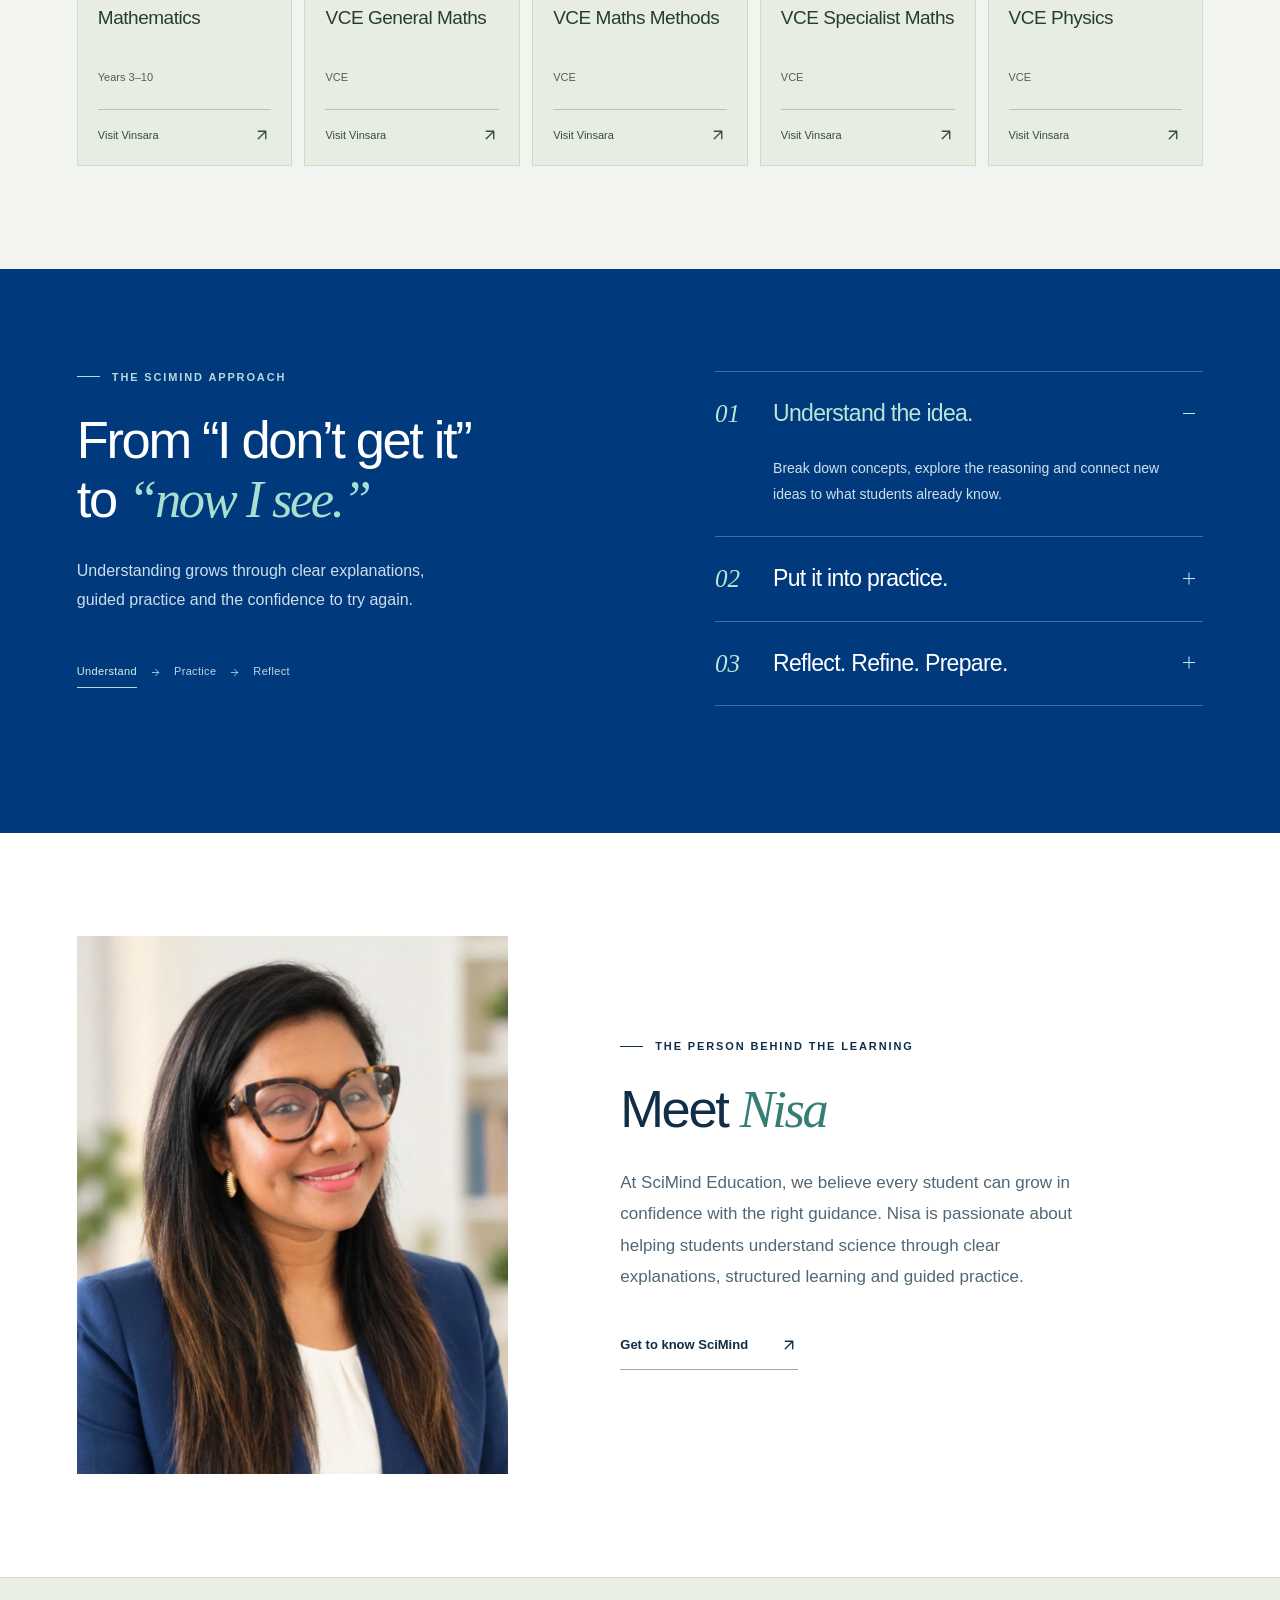
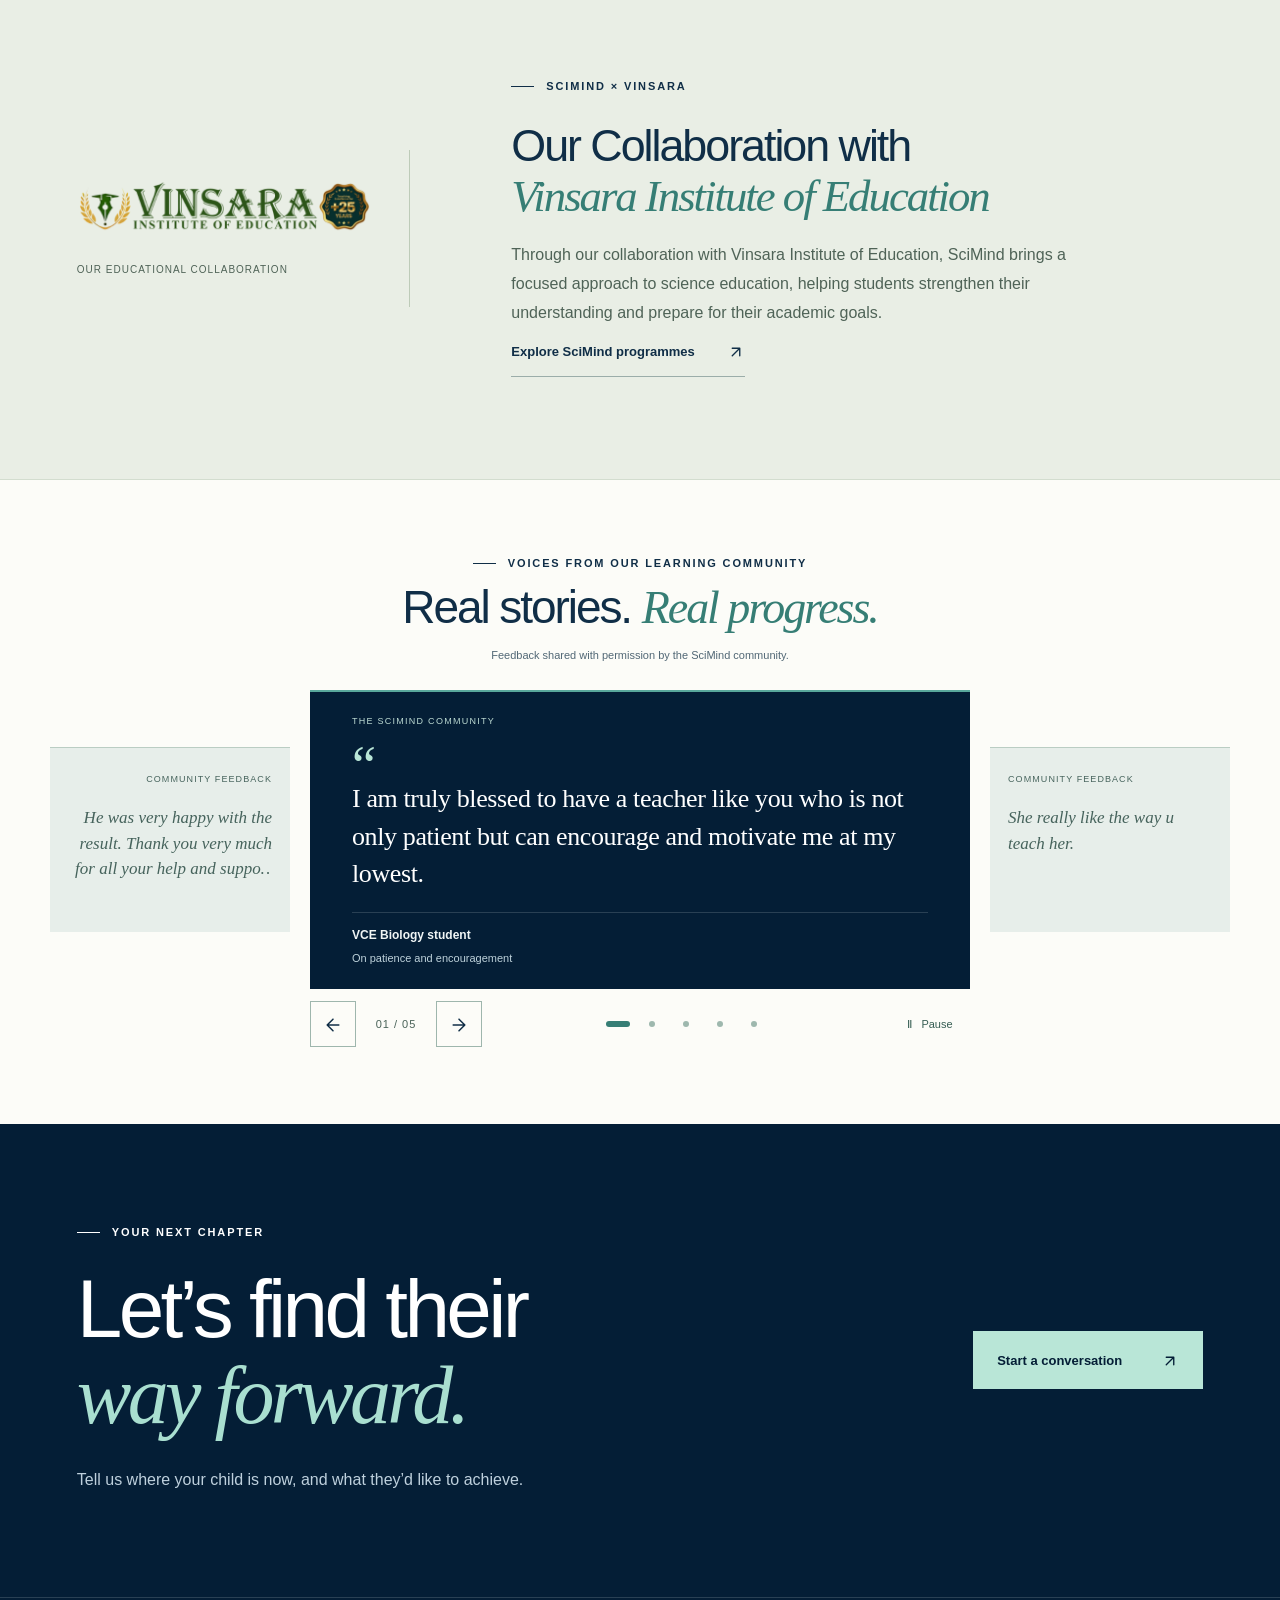
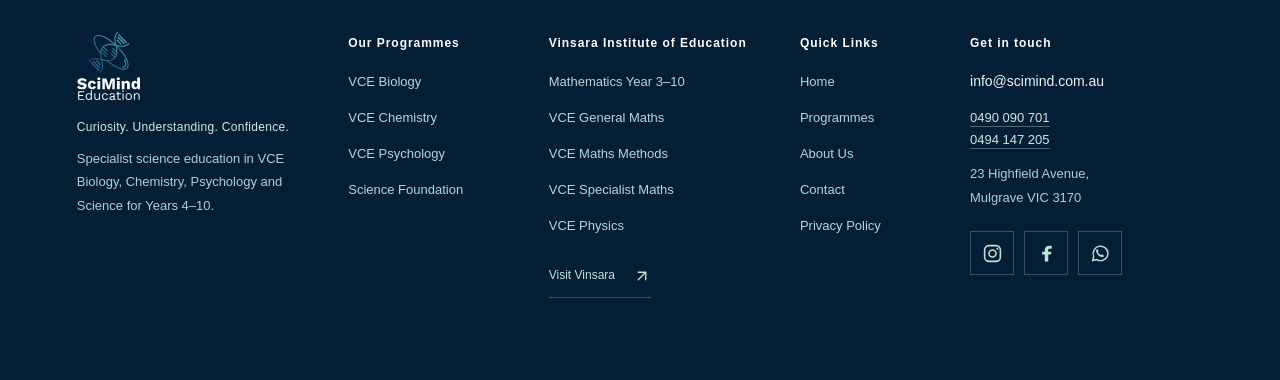
==== commit 202dd174: "Replace Unicode arrows with consistent SVG icons" ====
--- a/site/index.html
+++ b/site/index.html
@@ -57,7 +57,7 @@
 <link rel="stylesheet" href="assets/living-science.css">
 <noscript><style>.living-hero .ls-sculpture *{animation:none!important}@media(max-width:760px){html.living-science .header,html.living-science .header.sm-glass-header{height:auto;min-height:80px}html.living-science .header .nav{height:auto;min-height:80px}}</style></noscript>
 <script src="assets/living-science.js" defer></script>
-</head><body><a class="skip" href="#main">Skip to content</a><header class="header"><div class="wrap nav"><a class="brand" href="index.html" aria-label="SciMind Education home"><img class="header-logo is-horizontal" src="assets/logo/scimind-header.svg" alt="SciMind Education" width="190" height="60"><span class="brand-tag">Curiosity · Understanding · Confidence</span></a><button class="menu-toggle" aria-expanded="false" aria-controls="navigation">Menu <span aria-hidden="true">☰</span></button><nav class="navlinks" id="navigation" aria-label="Main navigation"><a href="index.html" aria-current="page">Home</a><a href="programmes.html">Programmes</a><a href="about.html">About Us</a><a href="contact.html">Contact</a><a class="button outline" href="contact.html#enquiry">Enquire Now<span class="arrow" aria-hidden="true">↗</span></a></nav></div></header><main id="main" tabindex="-1"><section class="hero living-hero" aria-label="Science education at SciMind">
+</head><body><a class="skip" href="#main">Skip to content</a><header class="header"><div class="wrap nav"><a class="brand" href="index.html" aria-label="SciMind Education home"><img class="header-logo is-horizontal" src="assets/logo/scimind-header.svg" alt="SciMind Education" width="190" height="60"><span class="brand-tag">Curiosity · Understanding · Confidence</span></a><button class="menu-toggle" aria-expanded="false" aria-controls="navigation">Menu <span aria-hidden="true">☰</span></button><nav class="navlinks" id="navigation" aria-label="Main navigation"><a href="index.html" aria-current="page">Home</a><a href="programmes.html">Programmes</a><a href="about.html">About Us</a><a href="contact.html">Contact</a><a class="button outline" href="contact.html#enquiry">Enquire Now<span class="arrow" aria-hidden="true"><svg class="arrow-icon" viewBox="0 0 24 24" fill="none" stroke="currentColor" stroke-width="1.8" stroke-linecap="round" stroke-linejoin="round" aria-hidden="true"><path d="M7 17L17 7M7 7h10v10"/></svg></span></a></nav></div></header><main id="main" tabindex="-1"><section class="hero living-hero" aria-label="Science education at SciMind">
   <svg class="hx-bg-lines" viewBox="0 0 1440 760" preserveAspectRatio="none" aria-hidden="true">
     <path pathLength="1" d="M-40 560C240 600 520 420 760 200S1100 20 1300 -20"/>
     <path pathLength="1" d="M-60 640C300 700 700 520 1020 300" opacity=".55"/>
@@ -69,10 +69,10 @@
       <h1><span class="ls-title-line">Big questions.</span><span class="ls-title-line">Clear thinking.</span><em class="ls-title-line">Brighter minds.</em></h1>
       <p>Discover a deeper understanding of science through inspiring, structured learning in VCE Biology, Chemistry, Psychology and Years 4 to 10 Science.</p>
       <div class="actions">
-        <a class="button primary hx-primary" href="programmes.html">Explore Programmes<span class="arrow" aria-hidden="true">↗</span></a>
-        <a class="hx-textlink" href="contact.html#enquiry">Enquire Now<span class="arrow" aria-hidden="true">↗</span></a>
+        <a class="button primary hx-primary" href="programmes.html">Explore Programmes<span class="arrow" aria-hidden="true"><svg class="arrow-icon" viewBox="0 0 24 24" fill="none" stroke="currentColor" stroke-width="1.8" stroke-linecap="round" stroke-linejoin="round" aria-hidden="true"><path d="M7 17L17 7M7 7h10v10"/></svg></span></a>
+        <a class="hx-textlink" href="contact.html#enquiry">Enquire Now<span class="arrow" aria-hidden="true"><svg class="arrow-icon" viewBox="0 0 24 24" fill="none" stroke="currentColor" stroke-width="1.8" stroke-linecap="round" stroke-linejoin="round" aria-hidden="true"><path d="M7 17L17 7M7 7h10v10"/></svg></span></a>
       </div>
-      <p class="hx-journey" aria-label="Curiosity, understanding, confidence"><span>Curiosity</span><i aria-hidden="true">→</i><span>Understanding</span><i aria-hidden="true">→</i><span>Confidence</span></p>
+      <p class="hx-journey" aria-label="Curiosity, understanding, confidence"><span>Curiosity</span><i aria-hidden="true"><svg class="arrow-icon arrow-small" viewBox="0 0 24 24" fill="none" stroke="currentColor" stroke-width="1.8" stroke-linecap="round" stroke-linejoin="round" aria-hidden="true"><path d="M5 12h14m-7-7 7 7-7 7"/></svg></i><span>Understanding</span><i aria-hidden="true"><svg class="arrow-icon arrow-small" viewBox="0 0 24 24" fill="none" stroke="currentColor" stroke-width="1.8" stroke-linecap="round" stroke-linejoin="round" aria-hidden="true"><path d="M5 12h14m-7-7 7 7-7 7"/></svg></i><span>Confidence</span></p>
     </div>
     <div class="ls-art"><div class="ls-depth"><img class="hx-glass-art" src="assets/images/living-science-glass.webp" alt="" decoding="async" fetchpriority="high"><div class="hx-glass-backlight" aria-hidden="true"></div>
 <svg class="hx-sculpture" viewBox="0 0 800 640" role="img" aria-labelledby="hx-title hx-desc" xmlns="http://www.w3.org/2000/svg">
@@ -124,7 +124,7 @@
         <path d="M8 5L19 12L8 19Z" fill="currentColor"/>
       </svg>
     </button>
-    <a class="hx-scroll" href="#welcome"><span>Scroll to explore</span><span class="hx-scroll-btn" aria-hidden="true">↓</span></a>
+    <a class="hx-scroll" href="#welcome"><span>Scroll to explore</span><span class="hx-scroll-btn" aria-hidden="true"><svg class="arrow-icon" viewBox="0 0 24 24" fill="none" stroke="currentColor" stroke-width="1.8" stroke-linecap="round" stroke-linejoin="round" aria-hidden="true"><path d="M12 5v14m-7-7 7 7 7-7"/></svg></span></a>
   </div>
   <div class="hx-wave" aria-hidden="true">
     <svg viewBox="0 0 1440 140" preserveAspectRatio="none">
@@ -133,7 +133,7 @@
     </svg>
   </div>
 </section>
-<section class="section white living-intro" id="welcome" aria-labelledby="welcome-title"><div class="wrap intro"><div><div class="eyebrow">Welcome to SciMind</div><h2 id="welcome-title">Science is more than<br>knowing the answer.<br>It’s <em>understanding why.</em></h2></div><div><p>Welcome to SciMind Education! a place where science becomes clearer, learning feels personal and confidence grows.</p><p>We offer structured, supportive tutoring in VCE Biology, Chemistry and Psychology, alongside General Science for Years 4 to 10. Learn online across Australia or face-to-face in Mulgrave, Victoria.</p><a class="text-link" href="about.html">Discover our approach <span aria-hidden="true">↗</span></a></div></div></section>
+<section class="section white living-intro" id="welcome" aria-labelledby="welcome-title"><div class="wrap intro"><div><div class="eyebrow">Welcome to SciMind</div><h2 id="welcome-title">Science is more than<br>knowing the answer.<br>It’s <em>understanding why.</em></h2></div><div><p>Welcome to SciMind Education! a place where science becomes clearer, learning feels personal and confidence grows.</p><p>We offer structured, supportive tutoring in VCE Biology, Chemistry and Psychology, alongside General Science for Years 4 to 10. Learn online across Australia or face-to-face in Mulgrave, Victoria.</p><a class="text-link" href="about.html">Discover our approach <span aria-hidden="true"><svg class="arrow-icon" viewBox="0 0 24 24" fill="none" stroke="currentColor" stroke-width="1.8" stroke-linecap="round" stroke-linejoin="round" aria-hidden="true"><path d="M7 17L17 7M7 7h10v10"/></svg></span></a></div></div></section>
 <section class="section vce-excellence vce-next" id="vce-excellence" aria-labelledby="vce-excellence-title">
   <div class="wrap vce-next-layout">
     <div class="vce-next-copy" data-vce-reveal>
@@ -141,7 +141,7 @@
       <h2 id="vce-excellence-title">Build strong foundations.<br><em>Aim for 40+ study scores and a higher ATAR.</em></h2>
       <p>From discovering science in Years 4 to 10 to aiming for <strong>40+ VCE study scores</strong>, stronger SAC results and a competitive ATAR, we help students understand deeply, practise purposefully and grow in confidence.</p>
       <p class="vce-next-proof">SciMind students have achieved 40+ study scores and outstanding SAC results, including leading results in their school subjects.</p>
-      <div class="vce-next-actions"><a class="button primary" href="programmes.html">Explore our programmes <span class="arrow" aria-hidden="true">↗</span></a><a class="vce-next-link" href="contact.html#enquiry">Talk to SciMind <span aria-hidden="true">↗</span></a></div>
+      <div class="vce-next-actions"><a class="button primary" href="programmes.html">Explore our programmes <span class="arrow" aria-hidden="true"><svg class="arrow-icon" viewBox="0 0 24 24" fill="none" stroke="currentColor" stroke-width="1.8" stroke-linecap="round" stroke-linejoin="round" aria-hidden="true"><path d="M7 17L17 7M7 7h10v10"/></svg></span></a><a class="vce-next-link" href="contact.html#enquiry">Talk to SciMind <span aria-hidden="true"><svg class="arrow-icon" viewBox="0 0 24 24" fill="none" stroke="currentColor" stroke-width="1.8" stroke-linecap="round" stroke-linejoin="round" aria-hidden="true"><path d="M7 17L17 7M7 7h10v10"/></svg></span></a></div>
     </div>
     <div class="vce-next-visual" aria-label="Learning journey from science foundations to VCE excellence" data-vce-reveal>
       <div class="vce-next-constellation" aria-hidden="true"><span class="vce-next-halo"></span><span class="vce-next-halo second"></span><span class="vce-next-point one"></span><span class="vce-next-point two"></span><span class="vce-next-point three"></span><span class="vce-next-nucleus"></span></div>
@@ -149,24 +149,24 @@
     </div>
   </div>
 </section>
-<section class="section home-programmes"><div class="wrap"><div class="section-head"><div><div class="eyebrow">Find your field</div><h2>Different sciences.<br>One <em>curious mindset.</em></h2></div><p>From first discoveries to VCE preparation, explore a programme for the next stage of learning.</p></div><div class="programme-collection" data-rail><div class="collection-heading"><h3>SciMind Education</h3><span>Science, understood.</span></div><div class="program-grid" id="science-programmes" aria-label="SciMind science programmes"><a class="program-card" href="programmes.html#bio"><span class="ordinal">01 / VCE</span><div class="art"><svg viewBox="0 0 300 240" aria-hidden="true" xmlns="http://www.w3.org/2000/svg"><defs><linearGradient id="gbio" x2="1" y2="1"><stop stop-color="#003a7d"/><stop offset="1" stop-color="#59a89c"/></linearGradient></defs><g fill="none" stroke-width="5" stroke-linecap="round"><path d="M 150.0 23 L 150.0 23" stroke="#76afa5" opacity=".6"/><path d="M 170.4216129204139 38 L 129.5783870795861 38" stroke="#76afa5" opacity=".6"/><path d="M 186.59767452167284 53 L 113.40232547832716 53" stroke="#76afa5" opacity=".6"/><path d="M 195.16526239712854 68 L 104.83473760287146 68" stroke="#76afa5" opacity=".6"/><path d="M 194.34321782301262 83 L 105.65678217698738 83" stroke="#76afa5" opacity=".6"/><path d="M 184.30243976012912 98 L 115.69756023987088 98" stroke="#76afa5" opacity=".6"/><path d="M 167.13035581355254 113 L 132.86964418644746 113" stroke="#76afa5" opacity=".6"/><path d="M 146.3969564603402 128 L 153.6030435396598 128" stroke="#76afa5" opacity=".6"/><path d="M 126.4126118616367 143 L 173.58738813836328 143" stroke="#76afa5" opacity=".6"/><path d="M 111.33196743669103 158 L 188.66803256330897 158" stroke="#76afa5" opacity=".6"/><path d="M 104.29021383286063 173 L 195.70978616713938 173" stroke="#76afa5" opacity=".6"/><path d="M 106.75129645046309 188 L 193.2487035495369 188" stroke="#76afa5" opacity=".6"/><path d="M 118.20356850653218 203 L 181.79643149346782 203" stroke="#76afa5" opacity=".6"/><path d="M 136.26615984529468 218 L 163.73384015470532 218" stroke="#76afa5" opacity=".6"/><polyline points="150.0,23 154.22603258463676,26 158.41632125152682,29 162.53542440611446,32 166.5485025431666,35 170.4216129204139,38 174.1219966473426,41 177.61835576093,44 180.88111794480943,47 183.88268665286057,50 186.59767452167284,53 189.0031180976706,56 191.0786720627328,59 192.80678131553913,62 194.17282945317444,65 195.16526239712854,68 195.77568611805896,71 195.99893763275747,74 195.8331286728262,77 195.2796616557115,80 194.34321782301262,83 193.03171764639183,86 191.3562538359736,89 189.33099751785028,92 186.97307837424762,95 184.30243976012912,98 181.34167002166632,101 178.11581144329,104 174.65214843925372,107 170.97997678119168,110 167.13035581355257,113 163.1358457526781,116 159.0302322914599,119 154.84824083887628,122 150.625242811381,125 146.39695646034022,128 142.19914476592828,131 138.06731295270657,134 134.03640818530695,137 130.140523984204,140 126.41261186163672,143 122.88420261667181,146 119.58513964670458,149 116.54332653105625,152 113.78449102161446,155 111.33196743669106,158 109.20649929861706,161 107.42606388437254,164 106.005720173207,167 104.9574814773151,170 104.29021383286064,173 104.0095610107613,176 104.11789678149512,179 104.61430483767435,182 105.49458654420245,185 106.75129645046309,188 108.37380526417769,191 110.348389754297,194 112.65834882252491,197 115.28414476173788,200 118.20356850653215,203 121.3919274782038,206 124.82225443536312,209 128.4655355637186,212 132.29095587583885,215 136.26615984529465,218" stroke="url(#gbio)"/><polyline points="150.0,23 145.77396741536324,26 141.58367874847318,29 137.46457559388554,32 133.4514974568334,35 129.5783870795861,38 125.8780033526574,41 122.38164423906998,44 119.11888205519058,47 116.11731334713942,50 113.40232547832716,53 110.99688190232938,56 108.9213279372672,59 107.19321868446087,62 105.82717054682556,65 104.83473760287146,68 104.22431388194106,71 104.00106236724253,74 104.16687132717378,77 104.7203383442885,80 105.65678217698738,83 106.96828235360816,86 108.6437461640264,89 110.66900248214974,92 113.02692162575237,95 115.69756023987087,98 118.6583299783337,101 121.88418855670999,104 125.34785156074629,107 129.02002321880832,110 132.86964418644743,113 136.8641542473219,116 140.9697677085401,119 145.15175916112372,122 149.374757188619,125 153.60304353965978,128 157.80085523407172,131 161.93268704729343,134 165.96359181469305,137 169.859476015796,140 173.58738813836328,143 177.11579738332819,146 180.41486035329544,149 183.45667346894373,152 186.21550897838554,155 188.66803256330894,158 190.79350070138292,161 192.57393611562748,164 193.994279826793,167 195.0425185226849,170 195.70978616713936,173 195.9904389892387,176 195.88210321850488,179 195.38569516232565,182 194.50541345579757,185 193.2487035495369,188 191.6261947358223,191 189.651610245703,194 187.3416511774751,197 184.71585523826212,200 181.79643149346785,203 178.6080725217962,206 175.1777455646369,209 171.5344644362814,212 167.70904412416115,215 163.73384015470535,218" stroke="url(#gbio)"/></g><circle cx="58" cy="68" r="5" fill="#59a89c"/><circle cx="236" cy="175" r="7" fill="none" stroke="#0b81a2"/></svg></div><h3>VCE Biology</h3><div class="programme-level">Units 1–2 &amp; 3–4, Years 11–12</div><p>Life, systems and the connections that explain them.</p><span class="card-link">Explore programme <span class="arrow" aria-hidden="true">↗</span></span></a><a class="program-card" href="programmes.html#chem"><span class="ordinal">02 / VCE</span><div class="art"><svg viewBox="0 0 300 240" aria-hidden="true" xmlns="http://www.w3.org/2000/svg"><defs><linearGradient id="gchem" x2="1" y2="1"><stop stop-color="#003a7d"/><stop offset="1" stop-color="#59a89c"/></linearGradient></defs><g stroke="#759d9c" stroke-width="5"><path d="M85 155L145 110L210 146M145 110L136 44M85 155L81 208M210 146L243 92"/></g><circle cx="85" cy="155" r="26" fill="#003a7d"/><ellipse cx="78.5" cy="147.2" rx="6.5" ry="4.16" fill="white" opacity=".3"/><circle cx="145" cy="110" r="36" fill="#0b81a2"/><ellipse cx="136.0" cy="99.2" rx="9.0" ry="5.76" fill="white" opacity=".3"/><circle cx="210" cy="146" r="24" fill="#59a89c"/><ellipse cx="204.0" cy="138.8" rx="6.0" ry="3.84" fill="white" opacity=".3"/><circle cx="136" cy="44" r="15" fill="#59a89c"/><ellipse cx="132.25" cy="39.5" rx="3.75" ry="2.4" fill="white" opacity=".3"/><circle cx="81" cy="208" r="12" fill="#0b81a2"/><ellipse cx="78.0" cy="204.4" rx="3.0" ry="1.92" fill="white" opacity=".3"/><circle cx="243" cy="92" r="15" fill="#003a7d"/><ellipse cx="239.25" cy="87.5" rx="3.75" ry="2.4" fill="white" opacity=".3"/></svg></div><h3>VCE Chemistry</h3><div class="programme-level">Units 1–2 &amp; 3–4, Years 11–12</div><p>Concepts, calculations and the confidence to apply them.</p><span class="card-link">Explore programme <span class="arrow" aria-hidden="true">↗</span></span></a><a class="program-card" href="programmes.html#psych"><span class="ordinal">03 / VCE</span><div class="art"><svg viewBox="0 0 300 240" aria-hidden="true" xmlns="http://www.w3.org/2000/svg"><defs><linearGradient id="gpsych" x2="1" y2="1"><stop stop-color="#003a7d"/><stop offset="1" stop-color="#59a89c"/></linearGradient></defs><g fill="none" stroke="#0b81a2" stroke-width="2"><path d="M143 193C102 203 69 173 78 143C57 115 77 74 106 75C110 43 148 46 150 70C169 43 206 56 207 83C239 96 237 132 220 146C227 180 193 204 164 190L165 214M150 70L150 184M108 75Q102 104 125 111M78 143Q110 127 119 151M207 83Q181 84 184 112M220 146Q193 132 184 157M112 183Q131 168 119 151M163 84Q180 110 167 129"/></g><circle cx="106" cy="75" r="5" fill="#59a89c"/><circle cx="125" cy="111" r="5" fill="#59a89c"/><circle cx="78" cy="143" r="5" fill="#59a89c"/><circle cx="119" cy="151" r="5" fill="#59a89c"/><circle cx="184" cy="112" r="5" fill="#59a89c"/><circle cx="220" cy="146" r="5" fill="#59a89c"/><circle cx="184" cy="157" r="5" fill="#59a89c"/><circle cx="167" cy="129" r="5" fill="#59a89c"/><circle cx="150" cy="70" r="5" fill="#59a89c"/></svg></div><h3>VCE Psychology</h3><div class="programme-level">Units 1–2 &amp; 3–4, Years 11–12</div><p>A scientific lens on mind, learning and behaviour.</p><span class="card-link">Explore programme <span class="arrow" aria-hidden="true">↗</span></span></a><a class="program-card" href="programmes.html#foundations"><span class="ordinal">04 / YEARS 4–10</span><div class="art"><svg viewBox="0 0 300 240" aria-hidden="true" xmlns="http://www.w3.org/2000/svg"><defs><linearGradient id="gfoundations" x2="1" y2="1"><stop stop-color="#003a7d"/><stop offset="1" stop-color="#59a89c"/></linearGradient></defs><g fill="none" stroke="#0b81a2" stroke-width="2"><ellipse cx="150" cy="122" rx="99" ry="37" transform="rotate(-30 150 122)"/><ellipse cx="150" cy="122" rx="99" ry="37" transform="rotate(30 150 122)"/><ellipse cx="150" cy="122" rx="99" ry="37" transform="rotate(90 150 122)"/></g><circle cx="150" cy="122" r="22" fill="#003a7d"/><circle cx="64" cy="156" r="8" fill="#59a89c"/><circle cx="153" cy="24" r="8" fill="#59a89c"/><circle cx="230" cy="164" r="8" fill="#59a89c"/></svg></div><h3>General Science</h3><div class="programme-level">Years 4–10</div><p>Curiosity today. Stronger foundations for tomorrow.</p><span class="card-link">Explore programme <span class="arrow" aria-hidden="true">↗</span></span></a></div><div class="rail-controls" hidden><span class="rail-hint">Explore the collection</span><div><button type="button" data-rail-prev aria-label="Previous SciMind programmes" aria-controls="science-programmes">←</button><button type="button" data-rail-next aria-label="Next SciMind programmes" aria-controls="science-programmes">→</button></div></div></div><div class="partner-collection" data-rail>
+<section class="section home-programmes"><div class="wrap"><div class="section-head"><div><div class="eyebrow">Find your field</div><h2>Different sciences.<br>One <em>curious mindset.</em></h2></div><p>From first discoveries to VCE preparation, explore a programme for the next stage of learning.</p></div><div class="programme-collection" data-rail><div class="collection-heading"><h3>SciMind Education</h3><span>Science, understood.</span></div><div class="program-grid" id="science-programmes" aria-label="SciMind science programmes"><a class="program-card" href="programmes.html#bio"><span class="ordinal">01 / VCE</span><div class="art"><svg viewBox="0 0 300 240" aria-hidden="true" xmlns="http://www.w3.org/2000/svg"><defs><linearGradient id="gbio" x2="1" y2="1"><stop stop-color="#003a7d"/><stop offset="1" stop-color="#59a89c"/></linearGradient></defs><g fill="none" stroke-width="5" stroke-linecap="round"><path d="M 150.0 23 L 150.0 23" stroke="#76afa5" opacity=".6"/><path d="M 170.4216129204139 38 L 129.5783870795861 38" stroke="#76afa5" opacity=".6"/><path d="M 186.59767452167284 53 L 113.40232547832716 53" stroke="#76afa5" opacity=".6"/><path d="M 195.16526239712854 68 L 104.83473760287146 68" stroke="#76afa5" opacity=".6"/><path d="M 194.34321782301262 83 L 105.65678217698738 83" stroke="#76afa5" opacity=".6"/><path d="M 184.30243976012912 98 L 115.69756023987088 98" stroke="#76afa5" opacity=".6"/><path d="M 167.13035581355254 113 L 132.86964418644746 113" stroke="#76afa5" opacity=".6"/><path d="M 146.3969564603402 128 L 153.6030435396598 128" stroke="#76afa5" opacity=".6"/><path d="M 126.4126118616367 143 L 173.58738813836328 143" stroke="#76afa5" opacity=".6"/><path d="M 111.33196743669103 158 L 188.66803256330897 158" stroke="#76afa5" opacity=".6"/><path d="M 104.29021383286063 173 L 195.70978616713938 173" stroke="#76afa5" opacity=".6"/><path d="M 106.75129645046309 188 L 193.2487035495369 188" stroke="#76afa5" opacity=".6"/><path d="M 118.20356850653218 203 L 181.79643149346782 203" stroke="#76afa5" opacity=".6"/><path d="M 136.26615984529468 218 L 163.73384015470532 218" stroke="#76afa5" opacity=".6"/><polyline points="150.0,23 154.22603258463676,26 158.41632125152682,29 162.53542440611446,32 166.5485025431666,35 170.4216129204139,38 174.1219966473426,41 177.61835576093,44 180.88111794480943,47 183.88268665286057,50 186.59767452167284,53 189.0031180976706,56 191.0786720627328,59 192.80678131553913,62 194.17282945317444,65 195.16526239712854,68 195.77568611805896,71 195.99893763275747,74 195.8331286728262,77 195.2796616557115,80 194.34321782301262,83 193.03171764639183,86 191.3562538359736,89 189.33099751785028,92 186.97307837424762,95 184.30243976012912,98 181.34167002166632,101 178.11581144329,104 174.65214843925372,107 170.97997678119168,110 167.13035581355257,113 163.1358457526781,116 159.0302322914599,119 154.84824083887628,122 150.625242811381,125 146.39695646034022,128 142.19914476592828,131 138.06731295270657,134 134.03640818530695,137 130.140523984204,140 126.41261186163672,143 122.88420261667181,146 119.58513964670458,149 116.54332653105625,152 113.78449102161446,155 111.33196743669106,158 109.20649929861706,161 107.42606388437254,164 106.005720173207,167 104.9574814773151,170 104.29021383286064,173 104.0095610107613,176 104.11789678149512,179 104.61430483767435,182 105.49458654420245,185 106.75129645046309,188 108.37380526417769,191 110.348389754297,194 112.65834882252491,197 115.28414476173788,200 118.20356850653215,203 121.3919274782038,206 124.82225443536312,209 128.4655355637186,212 132.29095587583885,215 136.26615984529465,218" stroke="url(#gbio)"/><polyline points="150.0,23 145.77396741536324,26 141.58367874847318,29 137.46457559388554,32 133.4514974568334,35 129.5783870795861,38 125.8780033526574,41 122.38164423906998,44 119.11888205519058,47 116.11731334713942,50 113.40232547832716,53 110.99688190232938,56 108.9213279372672,59 107.19321868446087,62 105.82717054682556,65 104.83473760287146,68 104.22431388194106,71 104.00106236724253,74 104.16687132717378,77 104.7203383442885,80 105.65678217698738,83 106.96828235360816,86 108.6437461640264,89 110.66900248214974,92 113.02692162575237,95 115.69756023987087,98 118.6583299783337,101 121.88418855670999,104 125.34785156074629,107 129.02002321880832,110 132.86964418644743,113 136.8641542473219,116 140.9697677085401,119 145.15175916112372,122 149.374757188619,125 153.60304353965978,128 157.80085523407172,131 161.93268704729343,134 165.96359181469305,137 169.859476015796,140 173.58738813836328,143 177.11579738332819,146 180.41486035329544,149 183.45667346894373,152 186.21550897838554,155 188.66803256330894,158 190.79350070138292,161 192.57393611562748,164 193.994279826793,167 195.0425185226849,170 195.70978616713936,173 195.9904389892387,176 195.88210321850488,179 195.38569516232565,182 194.50541345579757,185 193.2487035495369,188 191.6261947358223,191 189.651610245703,194 187.3416511774751,197 184.71585523826212,200 181.79643149346785,203 178.6080725217962,206 175.1777455646369,209 171.5344644362814,212 167.70904412416115,215 163.73384015470535,218" stroke="url(#gbio)"/></g><circle cx="58" cy="68" r="5" fill="#59a89c"/><circle cx="236" cy="175" r="7" fill="none" stroke="#0b81a2"/></svg></div><h3>VCE Biology</h3><div class="programme-level">Units 1–2 &amp; 3–4, Years 11–12</div><p>Life, systems and the connections that explain them.</p><span class="card-link">Explore programme <span class="arrow" aria-hidden="true"><svg class="arrow-icon" viewBox="0 0 24 24" fill="none" stroke="currentColor" stroke-width="1.8" stroke-linecap="round" stroke-linejoin="round" aria-hidden="true"><path d="M7 17L17 7M7 7h10v10"/></svg></span></span></a><a class="program-card" href="programmes.html#chem"><span class="ordinal">02 / VCE</span><div class="art"><svg viewBox="0 0 300 240" aria-hidden="true" xmlns="http://www.w3.org/2000/svg"><defs><linearGradient id="gchem" x2="1" y2="1"><stop stop-color="#003a7d"/><stop offset="1" stop-color="#59a89c"/></linearGradient></defs><g stroke="#759d9c" stroke-width="5"><path d="M85 155L145 110L210 146M145 110L136 44M85 155L81 208M210 146L243 92"/></g><circle cx="85" cy="155" r="26" fill="#003a7d"/><ellipse cx="78.5" cy="147.2" rx="6.5" ry="4.16" fill="white" opacity=".3"/><circle cx="145" cy="110" r="36" fill="#0b81a2"/><ellipse cx="136.0" cy="99.2" rx="9.0" ry="5.76" fill="white" opacity=".3"/><circle cx="210" cy="146" r="24" fill="#59a89c"/><ellipse cx="204.0" cy="138.8" rx="6.0" ry="3.84" fill="white" opacity=".3"/><circle cx="136" cy="44" r="15" fill="#59a89c"/><ellipse cx="132.25" cy="39.5" rx="3.75" ry="2.4" fill="white" opacity=".3"/><circle cx="81" cy="208" r="12" fill="#0b81a2"/><ellipse cx="78.0" cy="204.4" rx="3.0" ry="1.92" fill="white" opacity=".3"/><circle cx="243" cy="92" r="15" fill="#003a7d"/><ellipse cx="239.25" cy="87.5" rx="3.75" ry="2.4" fill="white" opacity=".3"/></svg></div><h3>VCE Chemistry</h3><div class="programme-level">Units 1–2 &amp; 3–4, Years 11–12</div><p>Concepts, calculations and the confidence to apply them.</p><span class="card-link">Explore programme <span class="arrow" aria-hidden="true"><svg class="arrow-icon" viewBox="0 0 24 24" fill="none" stroke="currentColor" stroke-width="1.8" stroke-linecap="round" stroke-linejoin="round" aria-hidden="true"><path d="M7 17L17 7M7 7h10v10"/></svg></span></span></a><a class="program-card" href="programmes.html#psych"><span class="ordinal">03 / VCE</span><div class="art"><svg viewBox="0 0 300 240" aria-hidden="true" xmlns="http://www.w3.org/2000/svg"><defs><linearGradient id="gpsych" x2="1" y2="1"><stop stop-color="#003a7d"/><stop offset="1" stop-color="#59a89c"/></linearGradient></defs><g fill="none" stroke="#0b81a2" stroke-width="2"><path d="M143 193C102 203 69 173 78 143C57 115 77 74 106 75C110 43 148 46 150 70C169 43 206 56 207 83C239 96 237 132 220 146C227 180 193 204 164 190L165 214M150 70L150 184M108 75Q102 104 125 111M78 143Q110 127 119 151M207 83Q181 84 184 112M220 146Q193 132 184 157M112 183Q131 168 119 151M163 84Q180 110 167 129"/></g><circle cx="106" cy="75" r="5" fill="#59a89c"/><circle cx="125" cy="111" r="5" fill="#59a89c"/><circle cx="78" cy="143" r="5" fill="#59a89c"/><circle cx="119" cy="151" r="5" fill="#59a89c"/><circle cx="184" cy="112" r="5" fill="#59a89c"/><circle cx="220" cy="146" r="5" fill="#59a89c"/><circle cx="184" cy="157" r="5" fill="#59a89c"/><circle cx="167" cy="129" r="5" fill="#59a89c"/><circle cx="150" cy="70" r="5" fill="#59a89c"/></svg></div><h3>VCE Psychology</h3><div class="programme-level">Units 1–2 &amp; 3–4, Years 11–12</div><p>A scientific lens on mind, learning and behaviour.</p><span class="card-link">Explore programme <span class="arrow" aria-hidden="true"><svg class="arrow-icon" viewBox="0 0 24 24" fill="none" stroke="currentColor" stroke-width="1.8" stroke-linecap="round" stroke-linejoin="round" aria-hidden="true"><path d="M7 17L17 7M7 7h10v10"/></svg></span></span></a><a class="program-card" href="programmes.html#foundations"><span class="ordinal">04 / YEARS 4–10</span><div class="art"><svg viewBox="0 0 300 240" aria-hidden="true" xmlns="http://www.w3.org/2000/svg"><defs><linearGradient id="gfoundations" x2="1" y2="1"><stop stop-color="#003a7d"/><stop offset="1" stop-color="#59a89c"/></linearGradient></defs><g fill="none" stroke="#0b81a2" stroke-width="2"><ellipse cx="150" cy="122" rx="99" ry="37" transform="rotate(-30 150 122)"/><ellipse cx="150" cy="122" rx="99" ry="37" transform="rotate(30 150 122)"/><ellipse cx="150" cy="122" rx="99" ry="37" transform="rotate(90 150 122)"/></g><circle cx="150" cy="122" r="22" fill="#003a7d"/><circle cx="64" cy="156" r="8" fill="#59a89c"/><circle cx="153" cy="24" r="8" fill="#59a89c"/><circle cx="230" cy="164" r="8" fill="#59a89c"/></svg></div><h3>General Science</h3><div class="programme-level">Years 4–10</div><p>Curiosity today. Stronger foundations for tomorrow.</p><span class="card-link">Explore programme <span class="arrow" aria-hidden="true"><svg class="arrow-icon" viewBox="0 0 24 24" fill="none" stroke="currentColor" stroke-width="1.8" stroke-linecap="round" stroke-linejoin="round" aria-hidden="true"><path d="M7 17L17 7M7 7h10v10"/></svg></span></span></a></div><div class="rail-controls" hidden><span class="rail-hint">Explore the collection</span><div><button type="button" data-rail-prev aria-label="Previous SciMind programmes" aria-controls="science-programmes"><svg class="arrow-icon arrow-control" viewBox="0 0 24 24" fill="none" stroke="currentColor" stroke-width="1.8" stroke-linecap="round" stroke-linejoin="round" aria-hidden="true"><path d="M19 12H5m7 7-7-7 7-7"/></svg></button><button type="button" data-rail-next aria-label="Next SciMind programmes" aria-controls="science-programmes"><svg class="arrow-icon arrow-control" viewBox="0 0 24 24" fill="none" stroke="currentColor" stroke-width="1.8" stroke-linecap="round" stroke-linejoin="round" aria-hidden="true"><path d="M5 12h14m-7-7 7 7-7 7"/></svg></button></div></div></div><div class="partner-collection" data-rail>
 <div class="partner-heading"><div><div class="eyebrow">Our educational collaboration</div><h3>Explore programmes with <em>Vinsara.</em></h3><p>Mathematics and Physics programmes offered by Vinsara Institute of Education.</p></div><img src="assets/logo/vinsara.png" alt="Vinsara Institute of Education" width="2048" height="409" loading="lazy"></div>
-<div class="partner-grid" id="vinsara-programmes" aria-label="Programmes offered by Vinsara Institute of Education"><a class="partner-card" href="https://vinsara.com.au/index.html" target="_blank" rel="noopener noreferrer" aria-label="Mathematics — visit Vinsara website (opens in a new tab)"><span class="partner-number">01 / VINSARA</span><svg viewBox="0 0 100 100" fill="none" stroke="currentColor" stroke-width="1.5" aria-hidden="true"><path d="M20 49h60M50 19v60"/><circle cx="50" cy="49" r="35"/></svg><h4>Mathematics</h4><p>Years 3–10</p><span class="partner-link">Visit Vinsara <span aria-hidden="true">↗</span></span></a><a class="partner-card" href="https://vinsara.com.au/index.html" target="_blank" rel="noopener noreferrer" aria-label="VCE General Maths — visit Vinsara website (opens in a new tab)"><span class="partner-number">02 / VINSARA</span><svg viewBox="0 0 100 100" fill="none" stroke="currentColor" stroke-width="1.5" aria-hidden="true"><path d="M20 75V25m0 50h62M32 65V50m17 15V37m17 28V22"/></svg><h4>VCE General Maths</h4><p>VCE</p><span class="partner-link">Visit Vinsara <span aria-hidden="true">↗</span></span></a><a class="partner-card" href="https://vinsara.com.au/index.html" target="_blank" rel="noopener noreferrer" aria-label="VCE Maths Methods — visit Vinsara website (opens in a new tab)"><span class="partner-number">03 / VINSARA</span><svg viewBox="0 0 100 100" fill="none" stroke="currentColor" stroke-width="1.5" aria-hidden="true"><path d="M16 54h70M50 15v72M20 78Q50 -20 80 78"/></svg><h4>VCE Maths Methods</h4><p>VCE</p><span class="partner-link">Visit Vinsara <span aria-hidden="true">↗</span></span></a><a class="partner-card" href="https://vinsara.com.au/index.html" target="_blank" rel="noopener noreferrer" aria-label="VCE Specialist Maths — visit Vinsara website (opens in a new tab)"><span class="partner-number">04 / VINSARA</span><svg viewBox="0 0 100 100" fill="none" stroke="currentColor" stroke-width="1.5" aria-hidden="true"><path d="M15 50h72M50 14v73M23 68l47-43m-16 0h16v16"/><circle cx="50" cy="50" r="29"/></svg><h4>VCE Specialist Maths</h4><p>VCE</p><span class="partner-link">Visit Vinsara <span aria-hidden="true">↗</span></span></a><a class="partner-card" href="https://vinsara.com.au/index.html" target="_blank" rel="noopener noreferrer" aria-label="VCE Physics — visit Vinsara website (opens in a new tab)"><span class="partner-number">05 / VINSARA</span><svg viewBox="0 0 100 100" fill="none" stroke="currentColor" stroke-width="1.5" aria-hidden="true"><path d="M12 50q10-50 20 0t20 0t20 0t20 0M12 78h76"/></svg><h4>VCE Physics</h4><p>VCE</p><span class="partner-link">Visit Vinsara <span aria-hidden="true">↗</span></span></a></div><div class="rail-controls" hidden><span class="rail-hint">Explore Vinsara programmes</span><div><button type="button" data-rail-prev aria-label="Previous Vinsara programmes" aria-controls="vinsara-programmes">←</button><button type="button" data-rail-next aria-label="Next Vinsara programmes" aria-controls="vinsara-programmes">→</button></div></div></div></div></section>
-<section class="section learning"><div class="wrap learning-grid"><div class="learning-intro"><div class="eyebrow">The SciMind approach</div><h2>From “I don’t get it”<br>to <em>“now I see.”</em></h2><p>Understanding grows through clear explanations, guided practice and the confidence to try again.</p><div class="learning-path" aria-hidden="true"><span class="path-node is-current">Understand</span><span>→</span><span class="path-node">Practice</span><span>→</span><span class="path-node">Reflect</span></div></div><div class="learning-steps" aria-label="Explore our teaching approach">
+<div class="partner-grid" id="vinsara-programmes" aria-label="Programmes offered by Vinsara Institute of Education"><a class="partner-card" href="https://vinsara.com.au/index.html" target="_blank" rel="noopener noreferrer" aria-label="Mathematics — visit Vinsara website (opens in a new tab)"><span class="partner-number">01 / VINSARA</span><svg viewBox="0 0 100 100" fill="none" stroke="currentColor" stroke-width="1.5" aria-hidden="true"><path d="M20 49h60M50 19v60"/><circle cx="50" cy="49" r="35"/></svg><h4>Mathematics</h4><p>Years 3–10</p><span class="partner-link">Visit Vinsara <span aria-hidden="true"><svg class="arrow-icon" viewBox="0 0 24 24" fill="none" stroke="currentColor" stroke-width="1.8" stroke-linecap="round" stroke-linejoin="round" aria-hidden="true"><path d="M7 17L17 7M7 7h10v10"/></svg></span></span></a><a class="partner-card" href="https://vinsara.com.au/index.html" target="_blank" rel="noopener noreferrer" aria-label="VCE General Maths — visit Vinsara website (opens in a new tab)"><span class="partner-number">02 / VINSARA</span><svg viewBox="0 0 100 100" fill="none" stroke="currentColor" stroke-width="1.5" aria-hidden="true"><path d="M20 75V25m0 50h62M32 65V50m17 15V37m17 28V22"/></svg><h4>VCE General Maths</h4><p>VCE</p><span class="partner-link">Visit Vinsara <span aria-hidden="true"><svg class="arrow-icon" viewBox="0 0 24 24" fill="none" stroke="currentColor" stroke-width="1.8" stroke-linecap="round" stroke-linejoin="round" aria-hidden="true"><path d="M7 17L17 7M7 7h10v10"/></svg></span></span></a><a class="partner-card" href="https://vinsara.com.au/index.html" target="_blank" rel="noopener noreferrer" aria-label="VCE Maths Methods — visit Vinsara website (opens in a new tab)"><span class="partner-number">03 / VINSARA</span><svg viewBox="0 0 100 100" fill="none" stroke="currentColor" stroke-width="1.5" aria-hidden="true"><path d="M16 54h70M50 15v72M20 78Q50 -20 80 78"/></svg><h4>VCE Maths Methods</h4><p>VCE</p><span class="partner-link">Visit Vinsara <span aria-hidden="true"><svg class="arrow-icon" viewBox="0 0 24 24" fill="none" stroke="currentColor" stroke-width="1.8" stroke-linecap="round" stroke-linejoin="round" aria-hidden="true"><path d="M7 17L17 7M7 7h10v10"/></svg></span></span></a><a class="partner-card" href="https://vinsara.com.au/index.html" target="_blank" rel="noopener noreferrer" aria-label="VCE Specialist Maths — visit Vinsara website (opens in a new tab)"><span class="partner-number">04 / VINSARA</span><svg viewBox="0 0 100 100" fill="none" stroke="currentColor" stroke-width="1.5" aria-hidden="true"><path d="M15 50h72M50 14v73M23 68l47-43m-16 0h16v16"/><circle cx="50" cy="50" r="29"/></svg><h4>VCE Specialist Maths</h4><p>VCE</p><span class="partner-link">Visit Vinsara <span aria-hidden="true"><svg class="arrow-icon" viewBox="0 0 24 24" fill="none" stroke="currentColor" stroke-width="1.8" stroke-linecap="round" stroke-linejoin="round" aria-hidden="true"><path d="M7 17L17 7M7 7h10v10"/></svg></span></span></a><a class="partner-card" href="https://vinsara.com.au/index.html" target="_blank" rel="noopener noreferrer" aria-label="VCE Physics — visit Vinsara website (opens in a new tab)"><span class="partner-number">05 / VINSARA</span><svg viewBox="0 0 100 100" fill="none" stroke="currentColor" stroke-width="1.5" aria-hidden="true"><path d="M12 50q10-50 20 0t20 0t20 0t20 0M12 78h76"/></svg><h4>VCE Physics</h4><p>VCE</p><span class="partner-link">Visit Vinsara <span aria-hidden="true"><svg class="arrow-icon" viewBox="0 0 24 24" fill="none" stroke="currentColor" stroke-width="1.8" stroke-linecap="round" stroke-linejoin="round" aria-hidden="true"><path d="M7 17L17 7M7 7h10v10"/></svg></span></span></a></div><div class="rail-controls" hidden><span class="rail-hint">Explore Vinsara programmes</span><div><button type="button" data-rail-prev aria-label="Previous Vinsara programmes" aria-controls="vinsara-programmes"><svg class="arrow-icon arrow-control" viewBox="0 0 24 24" fill="none" stroke="currentColor" stroke-width="1.8" stroke-linecap="round" stroke-linejoin="round" aria-hidden="true"><path d="M19 12H5m7 7-7-7 7-7"/></svg></button><button type="button" data-rail-next aria-label="Next Vinsara programmes" aria-controls="vinsara-programmes"><svg class="arrow-icon arrow-control" viewBox="0 0 24 24" fill="none" stroke="currentColor" stroke-width="1.8" stroke-linecap="round" stroke-linejoin="round" aria-hidden="true"><path d="M5 12h14m-7-7 7 7-7 7"/></svg></button></div></div></div></div></section>
+<section class="section learning"><div class="wrap learning-grid"><div class="learning-intro"><div class="eyebrow">The SciMind approach</div><h2>From “I don’t get it”<br>to <em>“now I see.”</em></h2><p>Understanding grows through clear explanations, guided practice and the confidence to try again.</p><div class="learning-path" aria-hidden="true"><span class="path-node is-current">Understand</span><span><svg class="arrow-icon arrow-small" viewBox="0 0 24 24" fill="none" stroke="currentColor" stroke-width="1.8" stroke-linecap="round" stroke-linejoin="round" aria-hidden="true"><path d="M5 12h14m-7-7 7 7-7 7"/></svg></span><span class="path-node">Practice</span><span><svg class="arrow-icon arrow-small" viewBox="0 0 24 24" fill="none" stroke="currentColor" stroke-width="1.8" stroke-linecap="round" stroke-linejoin="round" aria-hidden="true"><path d="M5 12h14m-7-7 7 7-7 7"/></svg></span><span class="path-node">Reflect</span></div></div><div class="learning-steps" aria-label="Explore our teaching approach">
 <details class="learning-step" open><summary><span class="step-number">01</span><h3>Understand the idea.</h3><span class="step-indicator" aria-hidden="true"></span></summary><div class="step-body"><p>Break down concepts, explore the reasoning and connect new ideas to what students already know.</p></div></details>
 <details class="learning-step" open><summary><span class="step-number">02</span><h3>Put it into practice.</h3><span class="step-indicator" aria-hidden="true"></span></summary><div class="step-body"><p>Work through questions with structure, build problem-solving habits and learn how to apply knowledge.</p></div></details>
 <details class="learning-step" open><summary><span class="step-number">03</span><h3>Reflect. Refine. Prepare.</h3><span class="step-indicator" aria-hidden="true"></span></summary><div class="step-body"><p>Revisit challenging ideas and prepare thoughtfully for assessments. Resources and support vary by programme.</p></div></details>
 </div></div></section>
-<section class="section white"><div class="wrap"><div class="teacher"><div class="teacher-visual"><img src="assets/images/nisa-portrait.webp" alt="Nisa Bandarayapa, SciMind science educator" width="997" height="1402" loading="lazy" decoding="async"></div><div class="teacher-copy"><div class="eyebrow">The person behind the learning</div><h2>Meet <em>Nisa</em></h2><p>At SciMind Education, we believe every student can grow in confidence with the right guidance. Nisa is passionate about helping students understand science through clear explanations, structured learning and guided practice.</p><a class="text-link" href="about.html">Get to know SciMind <span aria-hidden="true">↗</span></a></div></div></div></section><section class="section collab"><div class="wrap collab-grid"><div class="collab-brand"><img src="assets/logo/vinsara.png" alt="Vinsara Institute of Education — supplied logo" width="2048" height="409" loading="lazy"><p>Our educational collaboration</p></div><div><div class="eyebrow">SciMind × Vinsara</div><h2>Our Collaboration with <em>Vinsara Institute of Education</em></h2><p>Through our collaboration with Vinsara Institute of Education, SciMind brings a focused approach to science education, helping students strengthen their understanding and prepare for their academic goals.</p><a class="text-link" href="programmes.html">Explore SciMind programmes <span aria-hidden="true">↗</span></a></div></div></section>
+<section class="section white"><div class="wrap"><div class="teacher"><div class="teacher-visual"><img src="assets/images/nisa-portrait.webp" alt="Nisa Bandarayapa, SciMind science educator" width="997" height="1402" loading="lazy" decoding="async"></div><div class="teacher-copy"><div class="eyebrow">The person behind the learning</div><h2>Meet <em>Nisa</em></h2><p>At SciMind Education, we believe every student can grow in confidence with the right guidance. Nisa is passionate about helping students understand science through clear explanations, structured learning and guided practice.</p><a class="text-link" href="about.html">Get to know SciMind <span aria-hidden="true"><svg class="arrow-icon" viewBox="0 0 24 24" fill="none" stroke="currentColor" stroke-width="1.8" stroke-linecap="round" stroke-linejoin="round" aria-hidden="true"><path d="M7 17L17 7M7 7h10v10"/></svg></span></a></div></div></div></section><section class="section collab"><div class="wrap collab-grid"><div class="collab-brand"><img src="assets/logo/vinsara.png" alt="Vinsara Institute of Education — supplied logo" width="2048" height="409" loading="lazy"><p>Our educational collaboration</p></div><div><div class="eyebrow">SciMind × Vinsara</div><h2>Our Collaboration with <em>Vinsara Institute of Education</em></h2><p>Through our collaboration with Vinsara Institute of Education, SciMind brings a focused approach to science education, helping students strengthen their understanding and prepare for their academic goals.</p><a class="text-link" href="programmes.html">Explore SciMind programmes <span aria-hidden="true"><svg class="arrow-icon" viewBox="0 0 24 24" fill="none" stroke="currentColor" stroke-width="1.8" stroke-linecap="round" stroke-linejoin="round" aria-hidden="true"><path d="M7 17L17 7M7 7h10v10"/></svg></span></a></div></div></section>
 <section class="section home-stories" aria-labelledby="stories-title" data-stories>
 <div class="wrap stories-heading"><div class="eyebrow">Voices from our learning community</div><h2 id="stories-title">Real stories. <em>Real progress.</em></h2><p class="stories-disclosure">Genuine feedback from students and families, shared with permission.</p></div>
 <div class="stories-stage"><div class="story-wing story-wing-before" aria-hidden="true" hidden><span class="wing-label">Design preview</span><p></p></div><div class="story-deck" id="story-deck">
 <article class="story-panel"><span class="story-kind">Design preview · Placeholder testimonial</span><span class="story-mark" aria-hidden="true">“</span><blockquote>[Insert approved parent testimonial]</blockquote><div class="story-person"><div><p class="story-name">[Verified attribution, subject to permission]</p><p class="story-context">Sample placeholder — not a genuine testimonial.</p></div></div></article>
 </div><div class="story-wing story-wing-after" aria-hidden="true" hidden><span class="wing-label">Design preview</span><p></p></div></div>
-<div class="wrap stories-navigation" hidden><div class="story-controls"><button type="button" data-story-prev aria-label="Previous testimonial" aria-controls="story-deck">←</button><span class="story-position">01 / 03</span><button type="button" data-story-next aria-label="Next testimonial" aria-controls="story-deck">→</button></div><div class="story-dots" role="group" aria-label="Choose a testimonial"></div><button class="story-play" type="button" aria-label="Pause automatic testimonials" aria-pressed="false"><span aria-hidden="true">Ⅱ</span><span class="story-play-label">Pause</span></button></div>
+<div class="wrap stories-navigation" hidden><div class="story-controls"><button type="button" data-story-prev aria-label="Previous testimonial" aria-controls="story-deck"><svg class="arrow-icon arrow-control" viewBox="0 0 24 24" fill="none" stroke="currentColor" stroke-width="1.8" stroke-linecap="round" stroke-linejoin="round" aria-hidden="true"><path d="M19 12H5m7 7-7-7 7-7"/></svg></button><span class="story-position">01 / 03</span><button type="button" data-story-next aria-label="Next testimonial" aria-controls="story-deck"><svg class="arrow-icon arrow-control" viewBox="0 0 24 24" fill="none" stroke="currentColor" stroke-width="1.8" stroke-linecap="round" stroke-linejoin="round" aria-hidden="true"><path d="M5 12h14m-7-7 7 7-7 7"/></svg></button></div><div class="story-dots" role="group" aria-label="Choose a testimonial"></div><button class="story-play" type="button" aria-label="Pause automatic testimonials" aria-pressed="false"><span aria-hidden="true">Ⅱ</span><span class="story-play-label">Pause</span></button></div>
 <p class="home-sr-only" data-story-announcement aria-live="polite" aria-atomic="true"></p>
 </section>
-<section class="cta"><div class="wrap"><div><div class="eyebrow">Your next chapter</div><h2>Let’s find their<br><em>way forward.</em></h2><p>Tell us where your child is now, and what they’d like to achieve.</p></div><a class="button primary" href="contact.html#enquiry">Start a conversation<span class="arrow" aria-hidden="true">↗</span></a></div></section></main><a class="floating-enquiry button primary" href="contact.html#enquiry">Contact for more details <span aria-hidden="true">↗</span></a><footer class="footer site-footer">
+<section class="cta"><div class="wrap"><div><div class="eyebrow">Your next chapter</div><h2>Let’s find their<br><em>way forward.</em></h2><p>Tell us where your child is now, and what they’d like to achieve.</p></div><a class="button primary" href="contact.html#enquiry">Start a conversation<span class="arrow" aria-hidden="true"><svg class="arrow-icon" viewBox="0 0 24 24" fill="none" stroke="currentColor" stroke-width="1.8" stroke-linecap="round" stroke-linejoin="round" aria-hidden="true"><path d="M7 17L17 7M7 7h10v10"/></svg></span></a></div></section></main><a class="floating-enquiry button primary" href="contact.html#enquiry">Contact for more details <span aria-hidden="true"><svg class="arrow-icon" viewBox="0 0 24 24" fill="none" stroke="currentColor" stroke-width="1.8" stroke-linecap="round" stroke-linejoin="round" aria-hidden="true"><path d="M7 17L17 7M7 7h10v10"/></svg></span></a><footer class="footer site-footer">
   <div class="wrap">
     <div class="sf-columns">
       <div class="sf-brand">
@@ -191,7 +191,7 @@
             target="_blank"
             rel="noopener noreferrer"
             aria-label="Visit Vinsara website (opens in a new tab)">
-            Visit Vinsara <span aria-hidden="true">↗</span>
+            Visit Vinsara <span aria-hidden="true"><svg class="arrow-icon" viewBox="0 0 24 24" fill="none" stroke="currentColor" stroke-width="1.8" stroke-linecap="round" stroke-linejoin="round" aria-hidden="true"><path d="M7 17L17 7M7 7h10v10"/></svg></span>
           </a>
         </div>
       <nav class="sf-nav" aria-label="Footer quick links">        
--- a/site/assets/styles.css
+++ b/site/assets/styles.css
@@ -164,4 +164,28 @@
   ::view-transition-new(root) {
     animation: none;
   }
+}
+
+/* Consistent arrow icons across all browsers */
+.arrow-icon {
+  display: inline-block;
+  width: 18px;
+  height: 18px;
+  flex: 0 0 18px;
+  vertical-align: middle;
+  fill: none;
+  stroke: currentColor;
+  stroke-width: 1.8;
+  stroke-linecap: round;
+  stroke-linejoin: round;
+}
+.arrow-icon.arrow-small {
+  width: 11px;
+  height: 11px;
+  flex-basis: 11px;
+}
+.arrow-icon.arrow-control {
+  width: 20px;
+  height: 20px;
+  flex-basis: 20px;
 }
--- a/site/assets/home.css
+++ b/site/assets/home.css
@@ -73,8 +73,8 @@
 .partner-card{display:flex;flex-direction:column;scroll-snap-align:start;scroll-margin-inline:4px;min-width:0;background:#e7ede2;border:1px solid #d0dcc8;padding:20px;transition:background-color .2s ease}
 .partner-card:hover,.partner-card:focus-visible{background:#dce7d6}
 .partner-number{font-size:9px;letter-spacing:.12em;color:#4f664b}
-.partner-card svg{width:65px;height:65px;color:#517151;margin:24px 0 18px;transition:transform .3s ease}
-.partner-card:hover svg{transform:translateX(3px)}
+.partner-card>svg{width:65px;height:65px;color:#517151;margin:24px 0 18px;transition:transform .3s ease}
+.partner-card:hover>svg{transform:translateX(3px)}
 .partner-card h4{font-size:19px;line-height:1.3;font-weight:500;letter-spacing:-.025em;margin:0;min-height:50px;color:#253f2d}
 .partner-card p{font-size:11px;color:#50614b;margin:12px 0 22px;flex:1}
 .partner-link{display:flex;justify-content:space-between;align-items:center;gap:12px;border-top:1px solid #b6c5ac;padding-top:14px;font-size:11px;color:#344e38}
@@ -225,7 +225,7 @@
 html.home-polished{scroll-behavior:auto}
 .home-polished main *,.home-polished main *:before,.home-polished main *:after{animation:none!important;transition:none!important;scroll-behavior:auto!important}
 .home-polished .header{transition:none}
-.home-polished .program-card .art svg,.home-polished .program-card .arrow,.home-polished main .text-link>span,.partner-card svg,.stories-ready .story-panel{transform:none!important}
+.home-polished .program-card .art svg,.home-polished .program-card .arrow,.home-polished main .text-link>span,.partner-card>svg,.stories-ready .story-panel{transform:none!important}
 }
 @media print{.home-polished .home-reveal-enter{animation:none}.rail-controls,.stories-navigation,.story-wing,.learning-path{display:none!important}.home-polished .program-grid,.partner-grid{display:grid;grid-template-columns:1fr 1fr;grid-auto-flow:row;overflow:visible}.stories-ready .stories-stage{display:block;transform:none;left:auto;width:88%;margin:auto}.stories-ready .story-panel:not(.is-active){display:none}.story-panel{background:white;color:var(--ink)}.story-panel p,.story-kind{color:var(--ink)}}
 
--- a/site/assets/living-science.css
+++ b/site/assets/living-science.css
@@ -298,7 +298,7 @@
 }
 @media(prefers-reduced-motion:reduce){.home-polished .program-card.sc-card-arrive{animation:none!important}.living-science .hx-glass-art{transform:none!important}.living-science .living-hero .hx-wave{transform:none!important}}
 
-/* V1.1 — Hero→Welcome handoff and full-bleed wave edge repair.
+/* V1.1 — Hero-to-Welcome handoff and full-bleed wave edge repair.
    Kept separate from existing site-wide section styling. */
 .living-science .living-hero .hx-wave {
   position: relative;
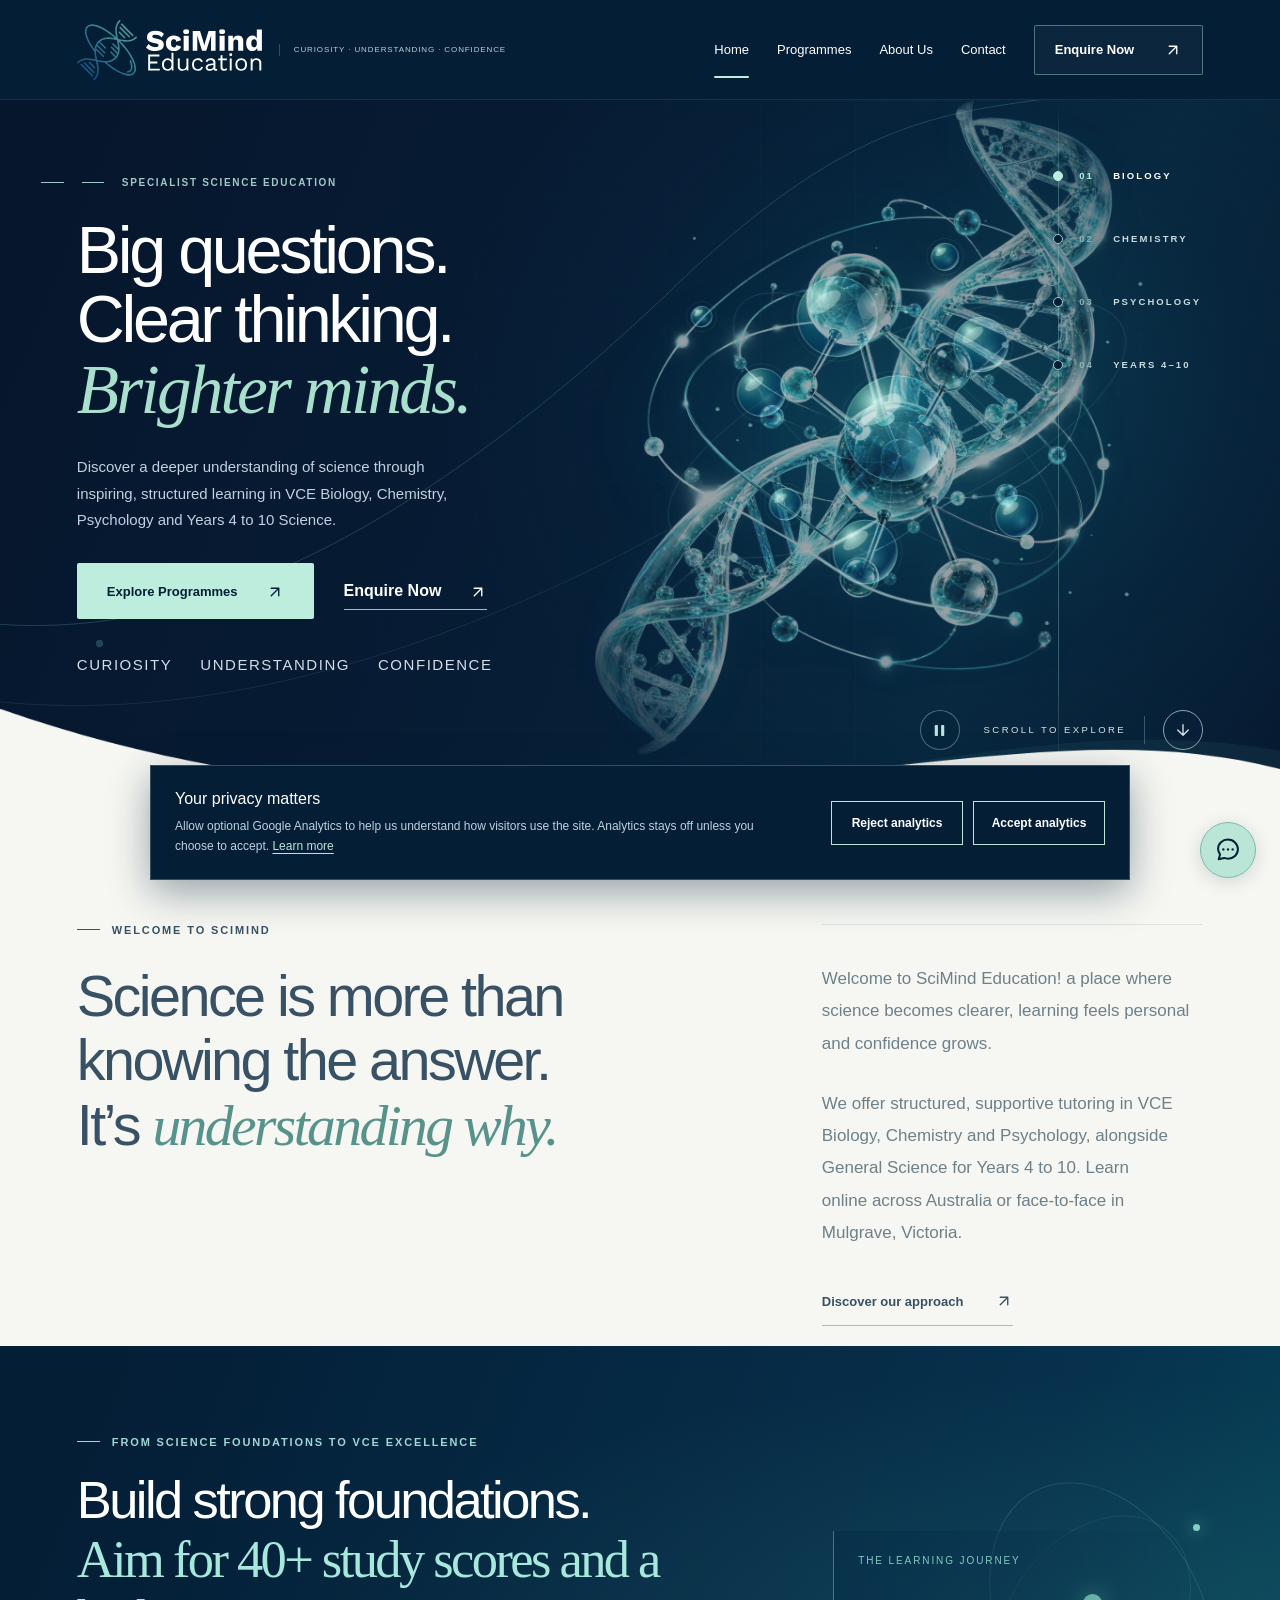
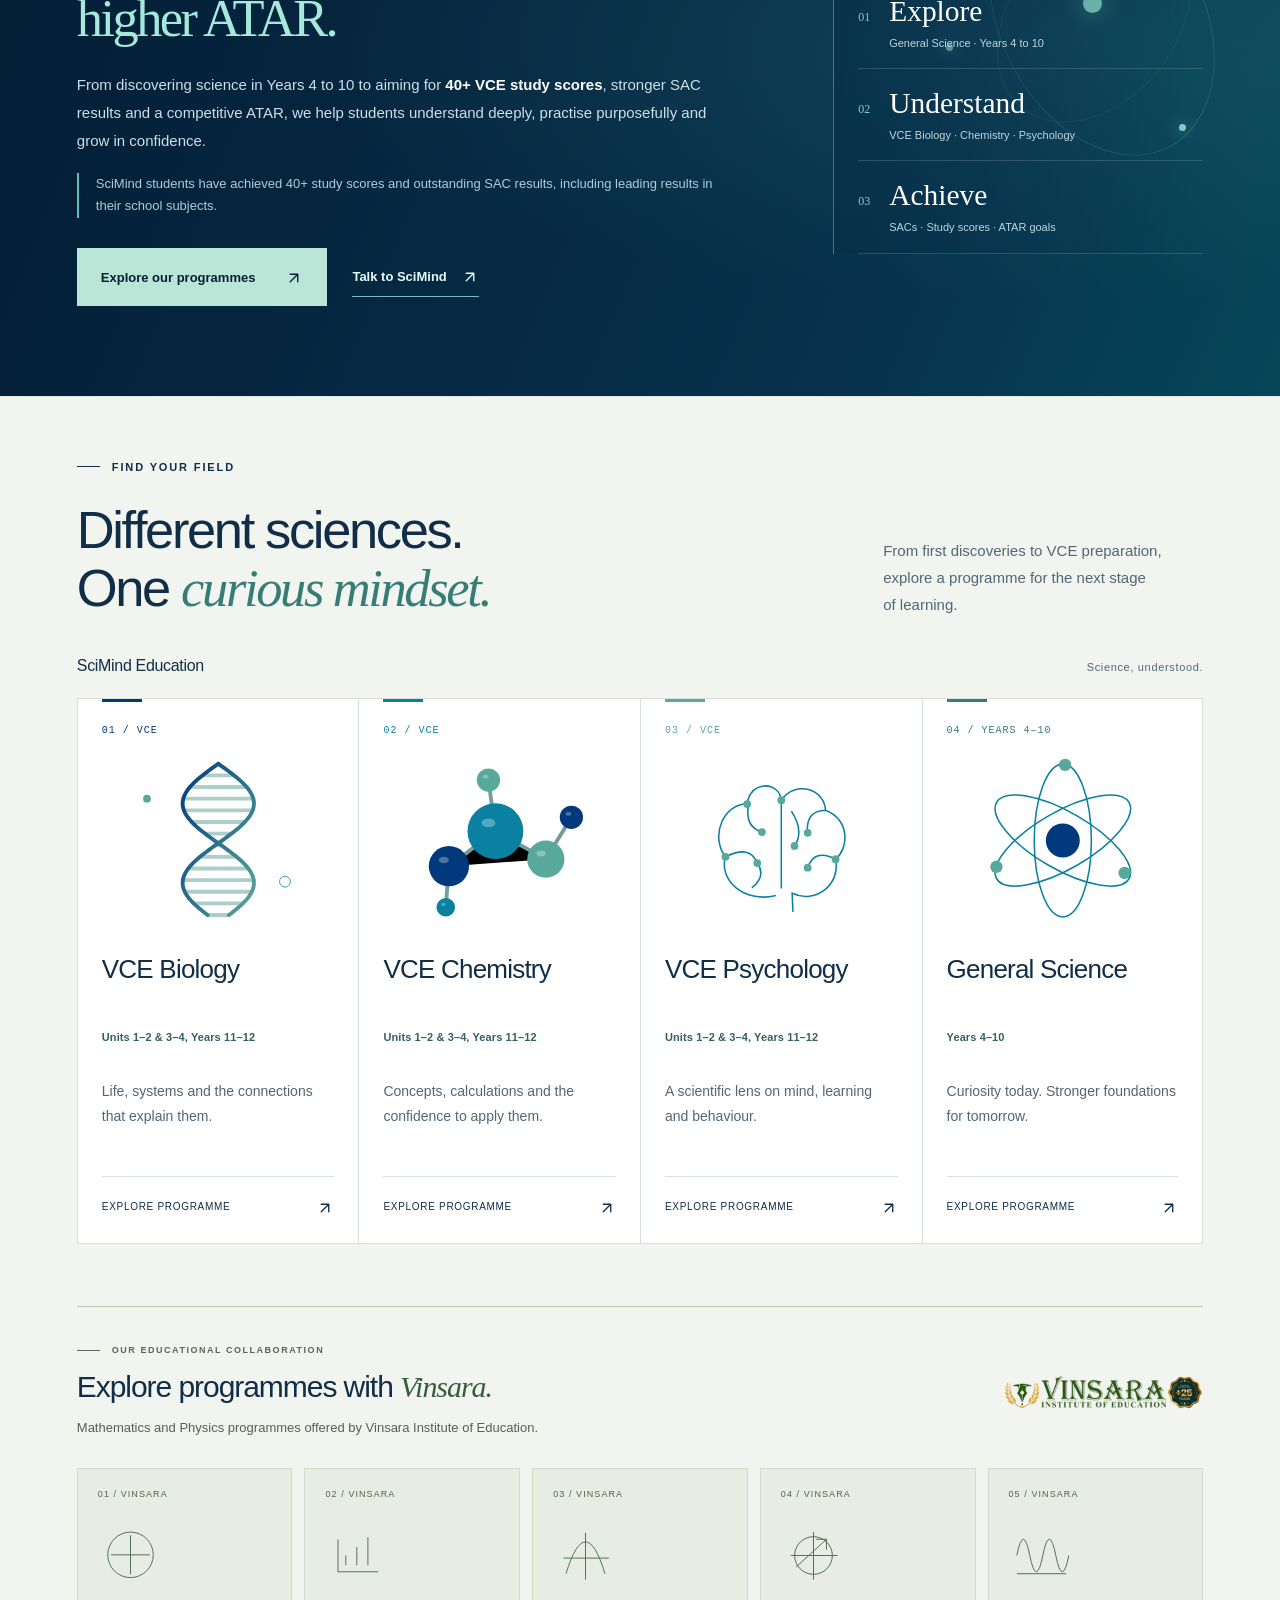
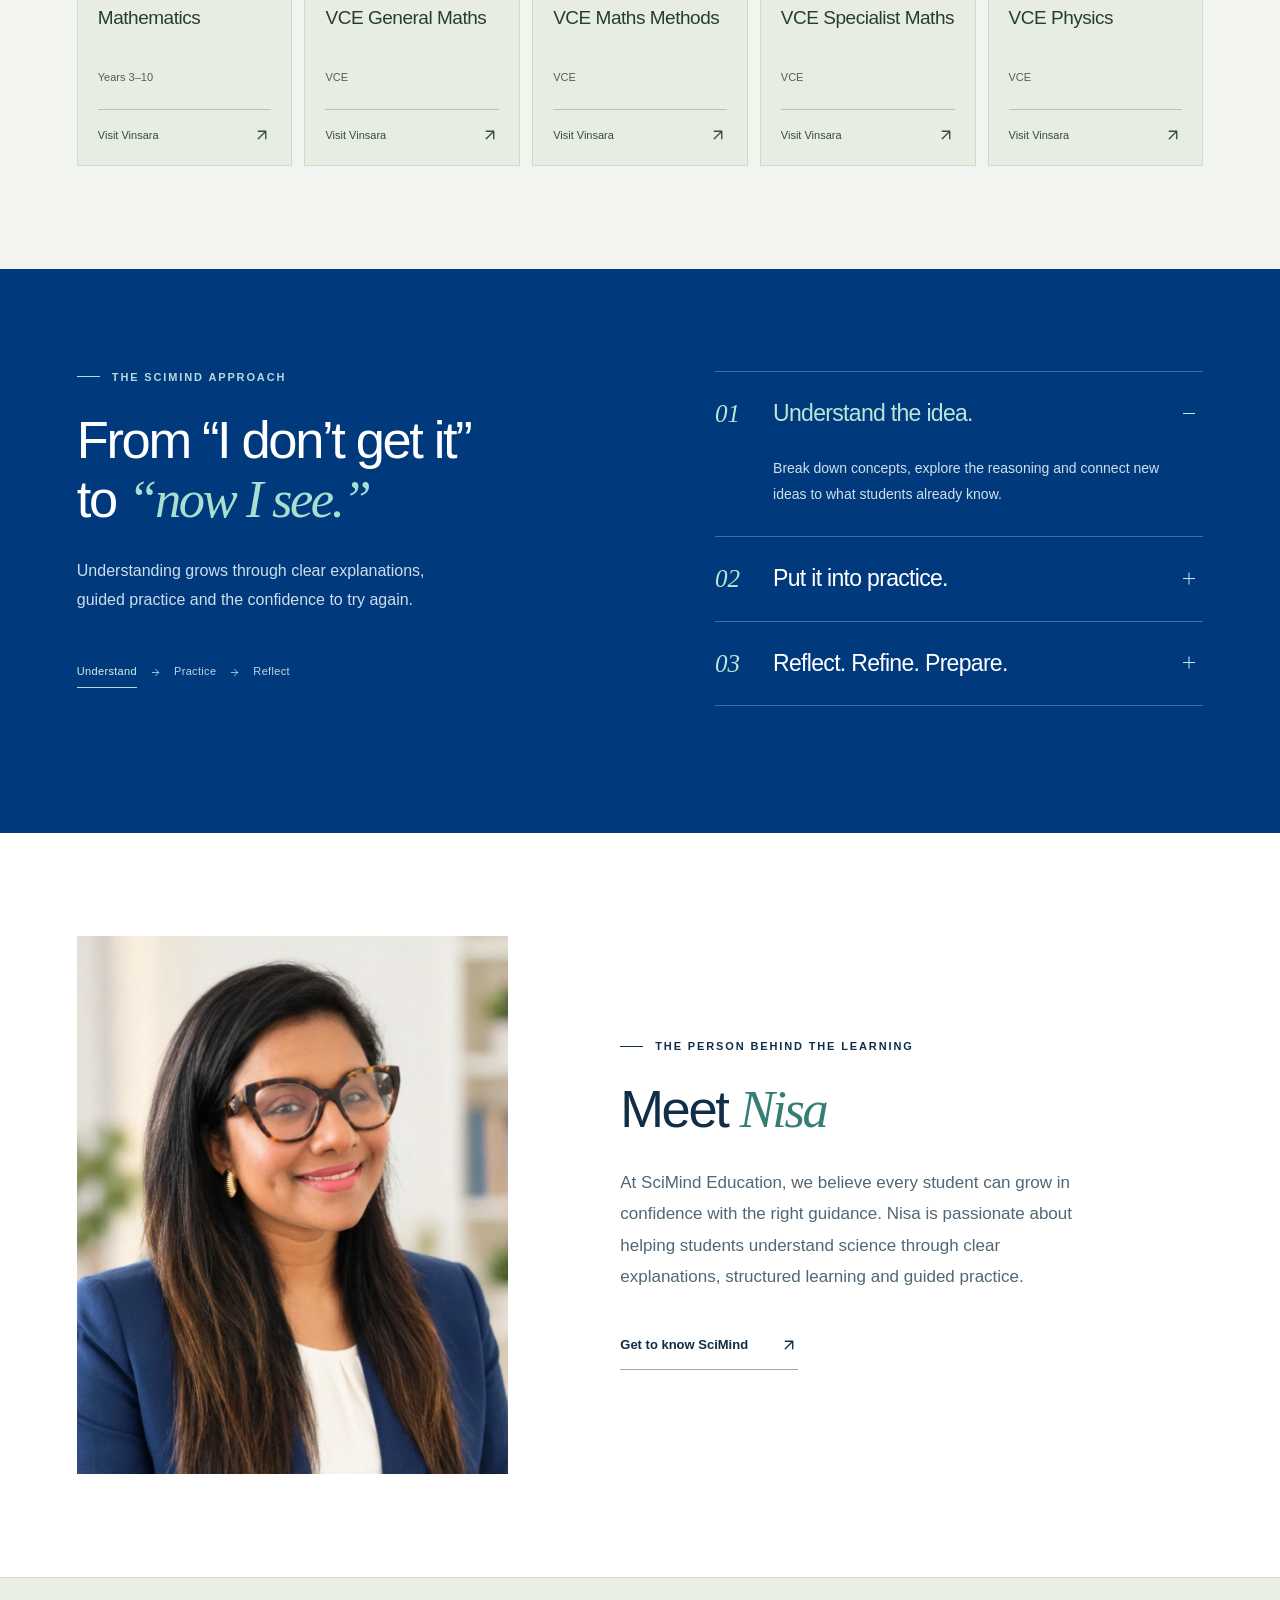
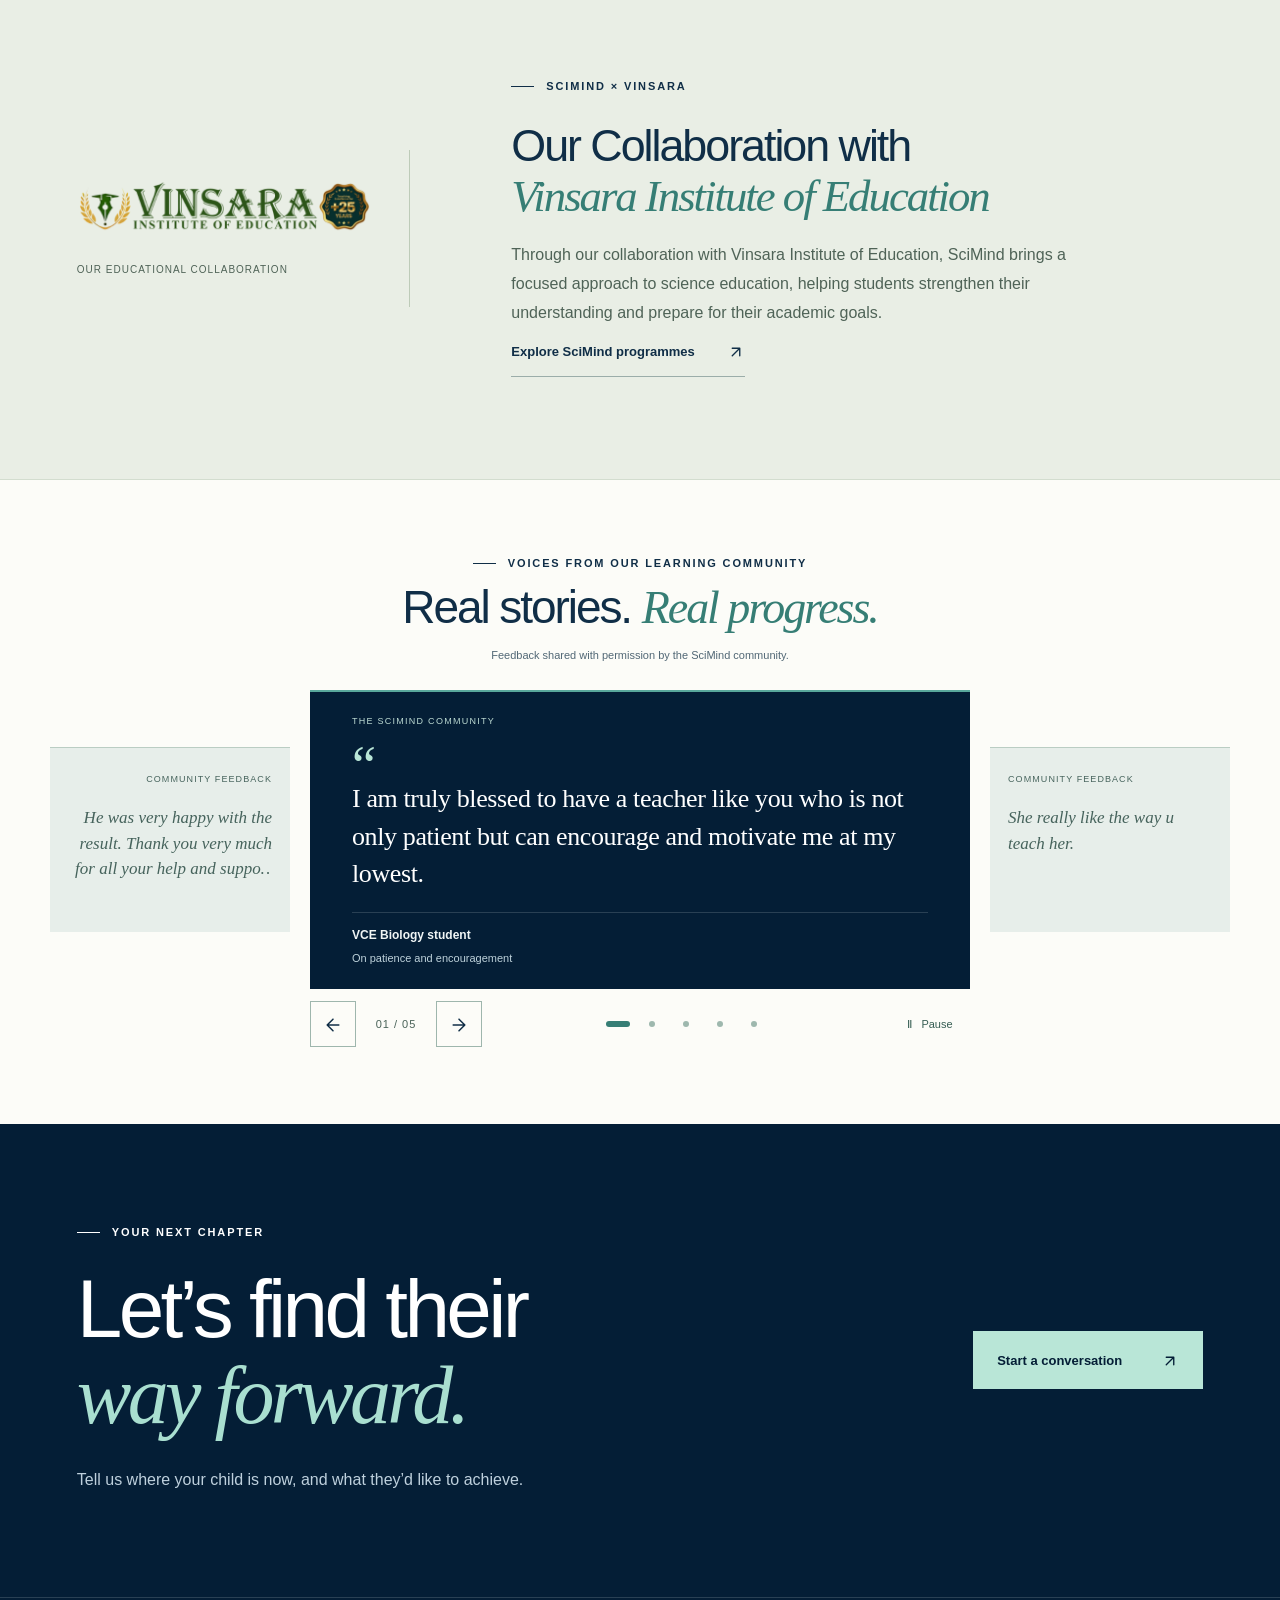
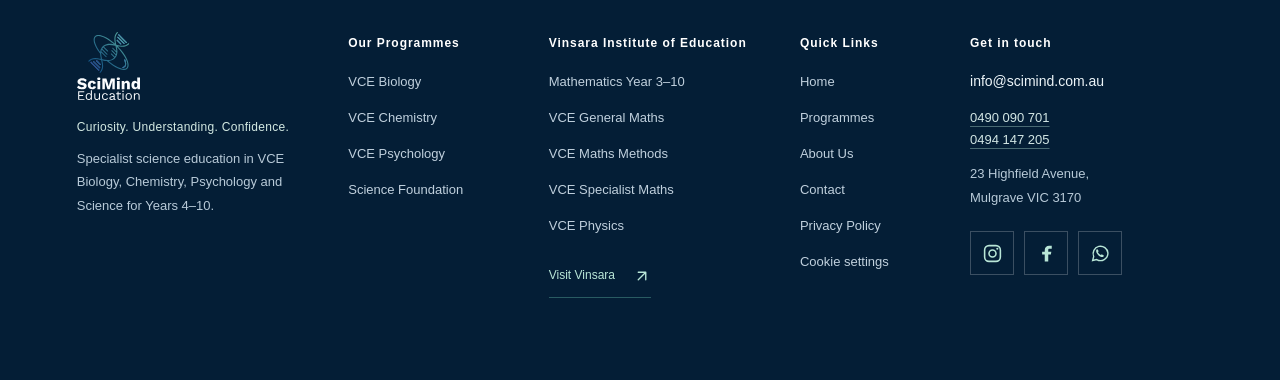
==== commit 3c698baa: "Add GA4 analytics and privacy consent" ====
--- a/site/index.html
+++ b/site/index.html
@@ -1,4 +1,4 @@
-<!doctype html><html lang="en-AU" class="home-polished living-science"><head><meta charset="utf-8"><meta name="viewport" content="width=device-width,initial-scale=1"><meta name="robots" content="index,follow"><meta name="theme-color" content="#041e36"><title>VCE &amp; General Science Tutoring Victoria | SciMind Education</title><meta name="description" content="Explore VCE Biology, Chemistry, Psychology and General Science tutoring with SciMind Education. Online across Australia and face-to-face in Victoria."><meta property="og:title" content="VCE &amp; General Science Tutoring Victoria | SciMind Education"><meta property="og:description" content="Explore VCE Biology, Chemistry, Psychology and General Science tutoring with SciMind Education. Online across Australia and face-to-face in Victoria."><meta property="og:type" content="website"><meta property="og:locale" content="en_AU"><meta name="twitter:card" content="summary_large_image"><link rel="icon" type="image/svg+xml" href="assets/logo/icon.svg"><link rel="stylesheet" href="assets/styles.css"><link rel="stylesheet" href="assets/header.css"><link rel="stylesheet" href="assets/enquiry-forms.css"><script src="assets/enquiry-config.js" defer></script><script src="assets/enquiry-client.js" defer></script><script src="assets/site.js" defer></script><noscript><style>@media(max-width:760px){.nav{height:auto;flex-wrap:wrap;padding-top:10px}.navlinks{display:flex;position:static;padding:10px 0 20px;flex-direction:row;flex-wrap:wrap}.menu-toggle{display:none}}</style></noscript><link rel="stylesheet" href="assets/home.css">
+<!doctype html><html lang="en-AU" class="home-polished living-science"><head><meta charset="utf-8"><meta name="viewport" content="width=device-width,initial-scale=1"><meta name="robots" content="index,follow"><meta name="theme-color" content="#041e36"><title>VCE &amp; General Science Tutoring Victoria | SciMind Education</title><meta name="description" content="Explore VCE Biology, Chemistry, Psychology and General Science tutoring with SciMind Education. Online across Australia and face-to-face in Victoria."><meta property="og:title" content="VCE &amp; General Science Tutoring Victoria | SciMind Education"><meta property="og:description" content="Explore VCE Biology, Chemistry, Psychology and General Science tutoring with SciMind Education. Online across Australia and face-to-face in Victoria."><meta property="og:type" content="website"><meta property="og:locale" content="en_AU"><meta name="twitter:card" content="summary_large_image"><link rel="icon" type="image/svg+xml" href="assets/logo/icon.svg"><link rel="stylesheet" href="assets/styles.css"><link rel="stylesheet" href="assets/header.css"><link rel="stylesheet" href="assets/enquiry-forms.css"><script src="assets/enquiry-config.js" defer></script><script src="assets/enquiry-client.js" defer></script><script src="assets/analytics-consent.js" defer></script><script src="assets/site.js" defer></script><noscript><style>@media(max-width:760px){.nav{height:auto;flex-wrap:wrap;padding-top:10px}.navlinks{display:flex;position:static;padding:10px 0 20px;flex-direction:row;flex-wrap:wrap}.menu-toggle{display:none}}</style></noscript><link rel="stylesheet" href="assets/home.css">
 <script src="assets/home.js" defer></script>
 <meta property="og:site_name" content="SciMind Education">
 
@@ -57,6 +57,7 @@
 <link rel="stylesheet" href="assets/living-science.css">
 <noscript><style>.living-hero .ls-sculpture *{animation:none!important}@media(max-width:760px){html.living-science .header,html.living-science .header.sm-glass-header{height:auto;min-height:80px}html.living-science .header .nav{height:auto;min-height:80px}}</style></noscript>
 <script src="assets/living-science.js" defer></script>
+<link rel="stylesheet" href="assets/analytics-consent.css">
 </head><body><a class="skip" href="#main">Skip to content</a><header class="header"><div class="wrap nav"><a class="brand" href="index.html" aria-label="SciMind Education home"><img class="header-logo is-horizontal" src="assets/logo/scimind-header.svg" alt="SciMind Education" width="190" height="60"><span class="brand-tag">Curiosity · Understanding · Confidence</span></a><button class="menu-toggle" aria-expanded="false" aria-controls="navigation">Menu <span aria-hidden="true">☰</span></button><nav class="navlinks" id="navigation" aria-label="Main navigation"><a href="index.html" aria-current="page">Home</a><a href="programmes.html">Programmes</a><a href="about.html">About Us</a><a href="contact.html">Contact</a><a class="button outline" href="contact.html#enquiry">Enquire Now<span class="arrow" aria-hidden="true"><svg class="arrow-icon" viewBox="0 0 24 24" fill="none" stroke="currentColor" stroke-width="1.8" stroke-linecap="round" stroke-linejoin="round" aria-hidden="true"><path d="M7 17L17 7M7 7h10v10"/></svg></span></a></nav></div></header><main id="main" tabindex="-1"><section class="hero living-hero" aria-label="Science education at SciMind">
   <svg class="hx-bg-lines" viewBox="0 0 1440 760" preserveAspectRatio="none" aria-hidden="true">
     <path pathLength="1" d="M-40 560C240 600 520 420 760 200S1100 20 1300 -20"/>
--- a/site/assets/analytics-consent.css
+++ b/site/assets/analytics-consent.css
@@ -0,0 +1,119 @@
+.sm-analytics-banner {
+  position: fixed;
+  z-index: 1001;
+  right: max(20px, env(safe-area-inset-right, 0px));
+  bottom: max(20px, env(safe-area-inset-bottom, 0px));
+  left: max(20px, env(safe-area-inset-left, 0px));
+  display: flex;
+  align-items: center;
+  justify-content: space-between;
+  gap: 28px;
+  max-width: 980px;
+  margin-inline: auto;
+  padding: 22px 24px;
+  border: 1px solid #ffffff35;
+  background: #041e36;
+  box-shadow: 0 12px 40px #041e3666;
+  color: #fff;
+}
+
+.sm-analytics-banner[hidden] {
+  display: none;
+}
+
+.sm-analytics-content {
+  max-width: 590px;
+}
+
+.sm-analytics-banner h2 {
+  margin: 0 0 7px;
+  color: #fff;
+  font-size: 16px;
+  line-height: 1.4;
+  letter-spacing: 0;
+}
+
+.sm-analytics-banner p {
+  margin: 0;
+  color: #c0d0dd;
+  font-size: 12px;
+  line-height: 1.65;
+}
+
+.sm-analytics-banner a {
+  color: #b9e6d7;
+  text-decoration: underline;
+  text-underline-offset: 3px;
+}
+
+.sm-analytics-status:not([hidden]) {
+  margin-top: 8px;
+  color: #ffd7a3;
+}
+
+.sm-analytics-actions {
+  display: grid;
+  flex: 0 0 auto;
+  grid-template-columns: repeat(2, minmax(132px, 1fr));
+  gap: 10px;
+  width: max-content;
+}
+
+.sm-analytics-choice {
+  min-height: 44px;
+  padding: 10px 14px;
+  border: 1px solid #b9e6d7;
+  border-radius: 0;
+  background: transparent;
+  color: #fff;
+  font: inherit;
+  font-size: 12px;
+  font-weight: 600;
+}
+
+.sm-analytics-choice:hover {
+  background: #0b81a2;
+}
+
+.sm-analytics-choice:focus-visible,
+.sm-cookie-settings:focus-visible {
+  outline: 3px solid #b9e6d7;
+  outline-offset: 3px;
+}
+
+.site-footer .sf-nav .sm-cookie-settings {
+  display: inline-flex;
+  align-items: center;
+  min-height: 36px;
+  padding: 6px 0;
+  border: 0;
+  background: transparent;
+  color: inherit;
+  font: inherit;
+  font-size: 13px;
+  line-height: 1.65;
+  text-align: left;
+  cursor: pointer;
+}
+
+.site-footer .sf-nav .sm-cookie-settings:hover {
+  color: #fff;
+}
+
+@media (max-width: 640px) {
+  .sm-analytics-banner {
+    align-items: stretch;
+    flex-direction: column;
+    gap: 14px;
+    padding: 18px;
+  }
+
+  .sm-analytics-actions {
+    width: 100%;
+    grid-template-columns: 1fr 1fr;
+  }
+
+  .sm-analytics-choice {
+    padding-inline: 8px;
+  }
+}
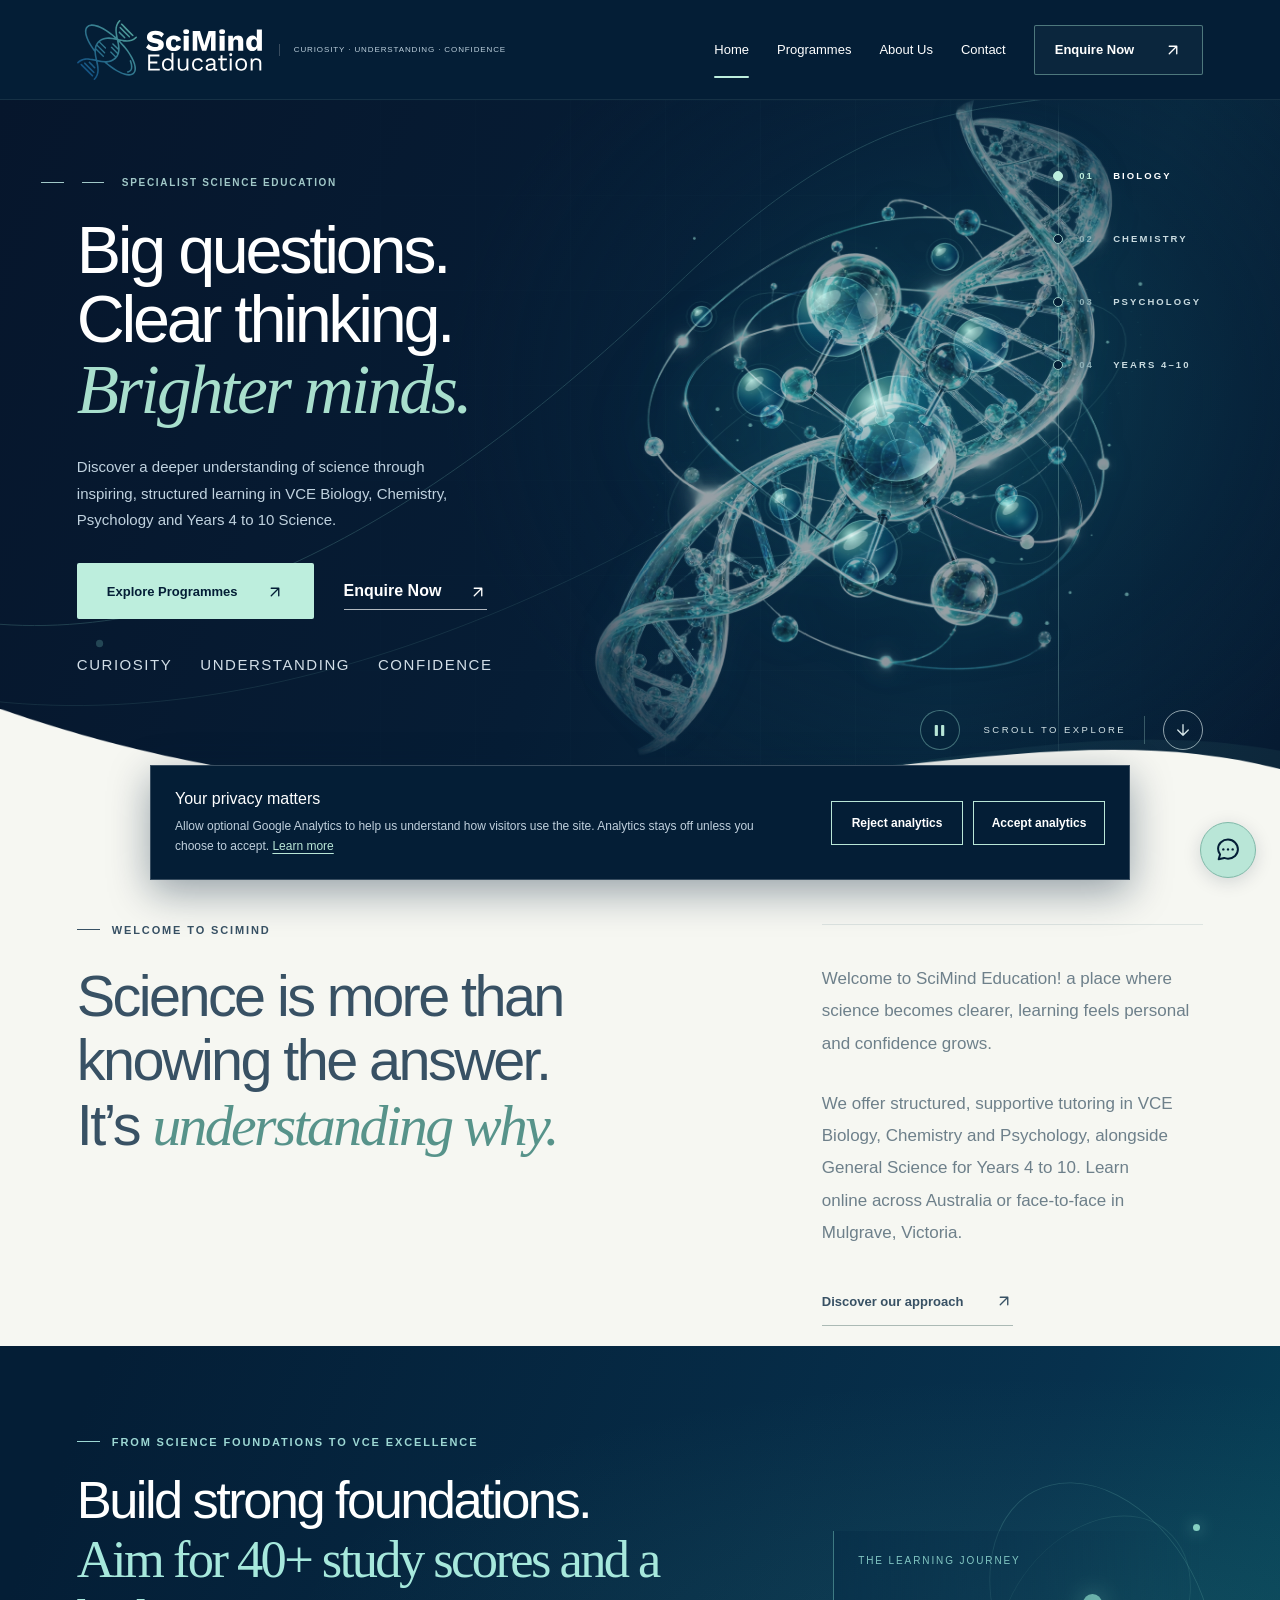
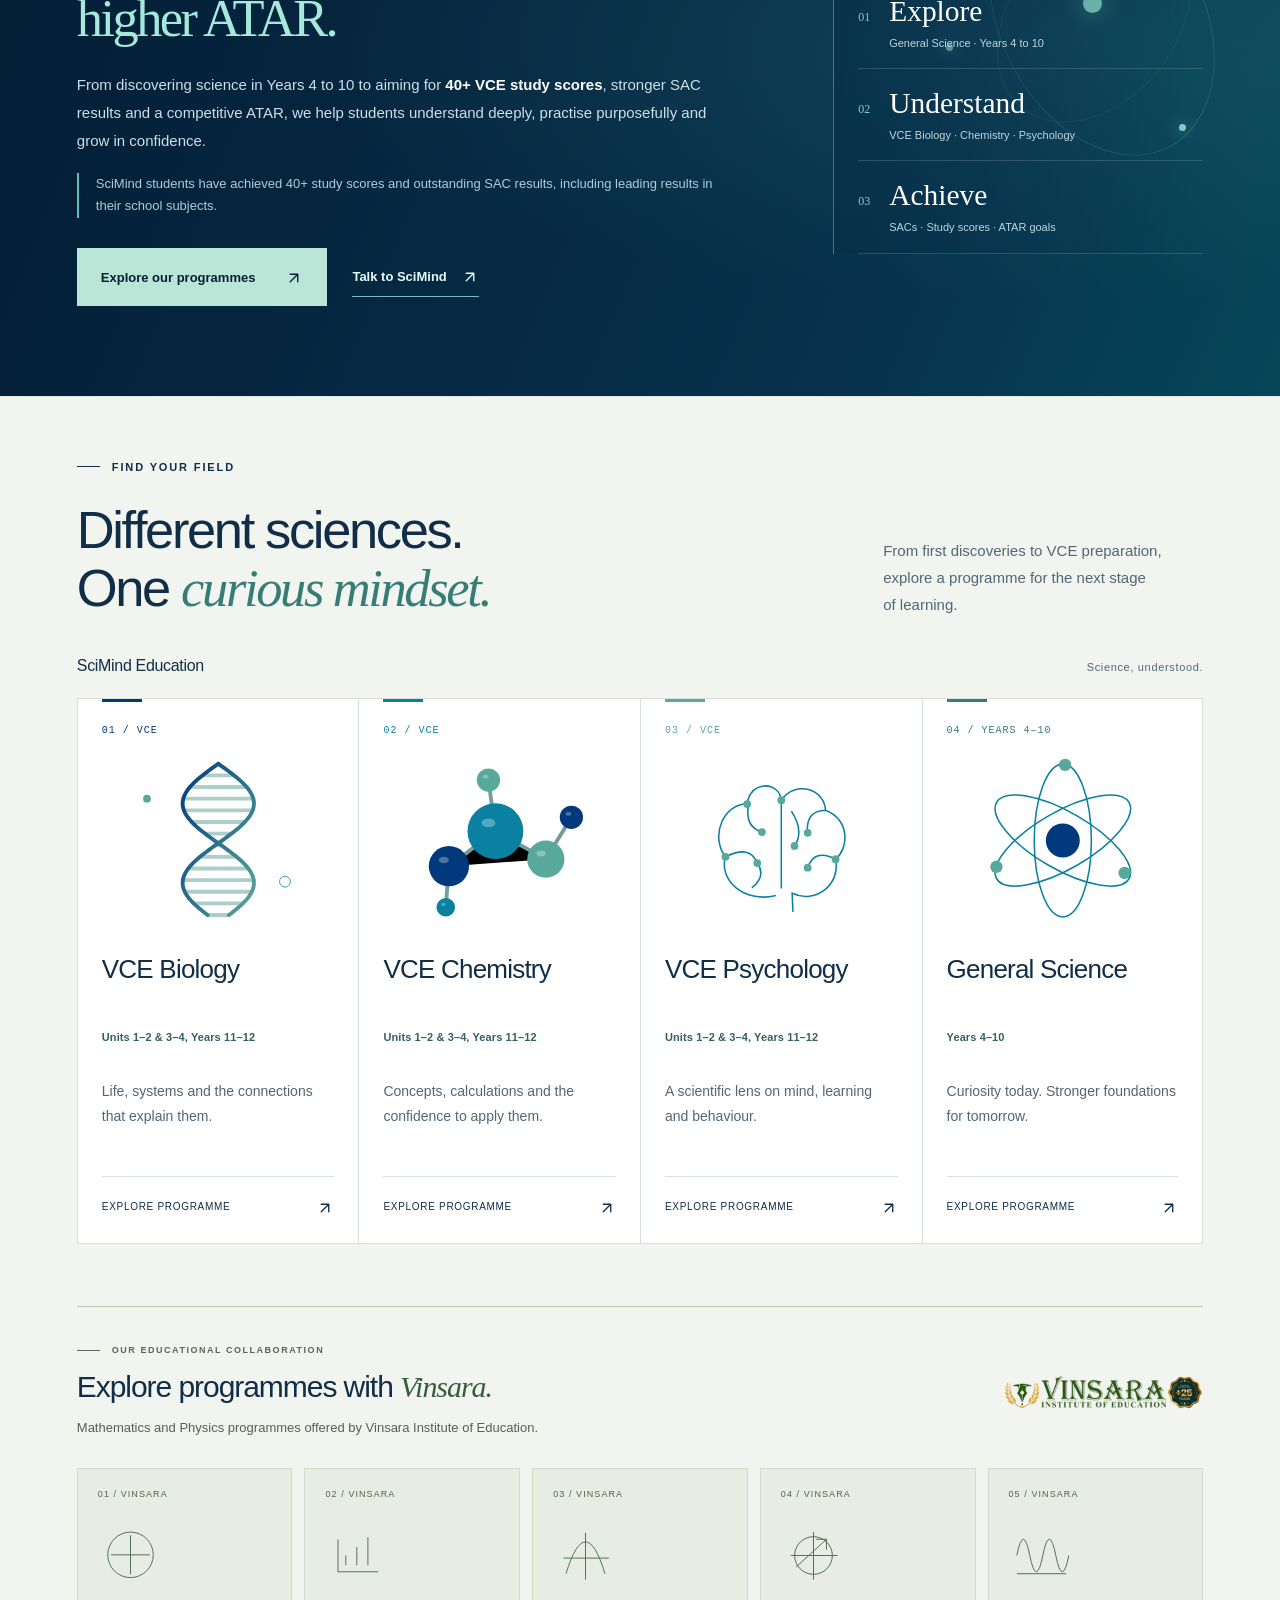
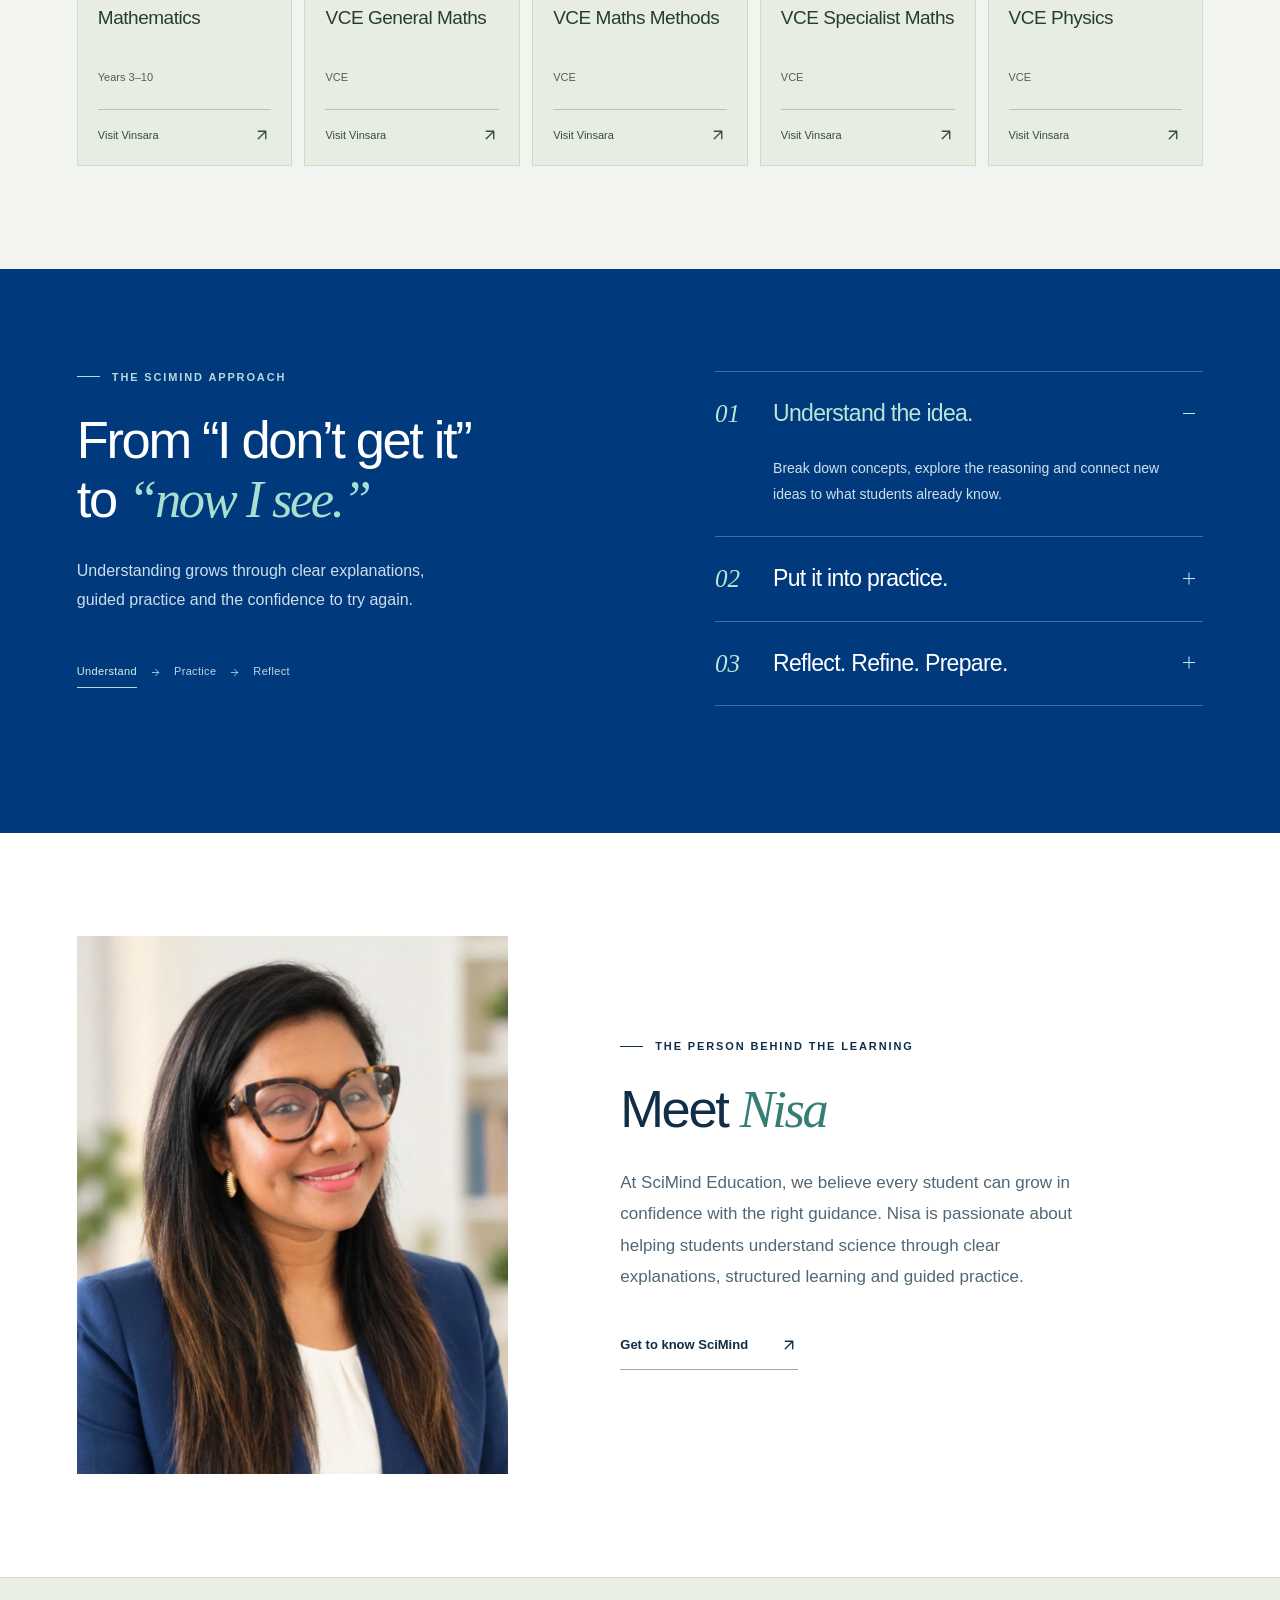
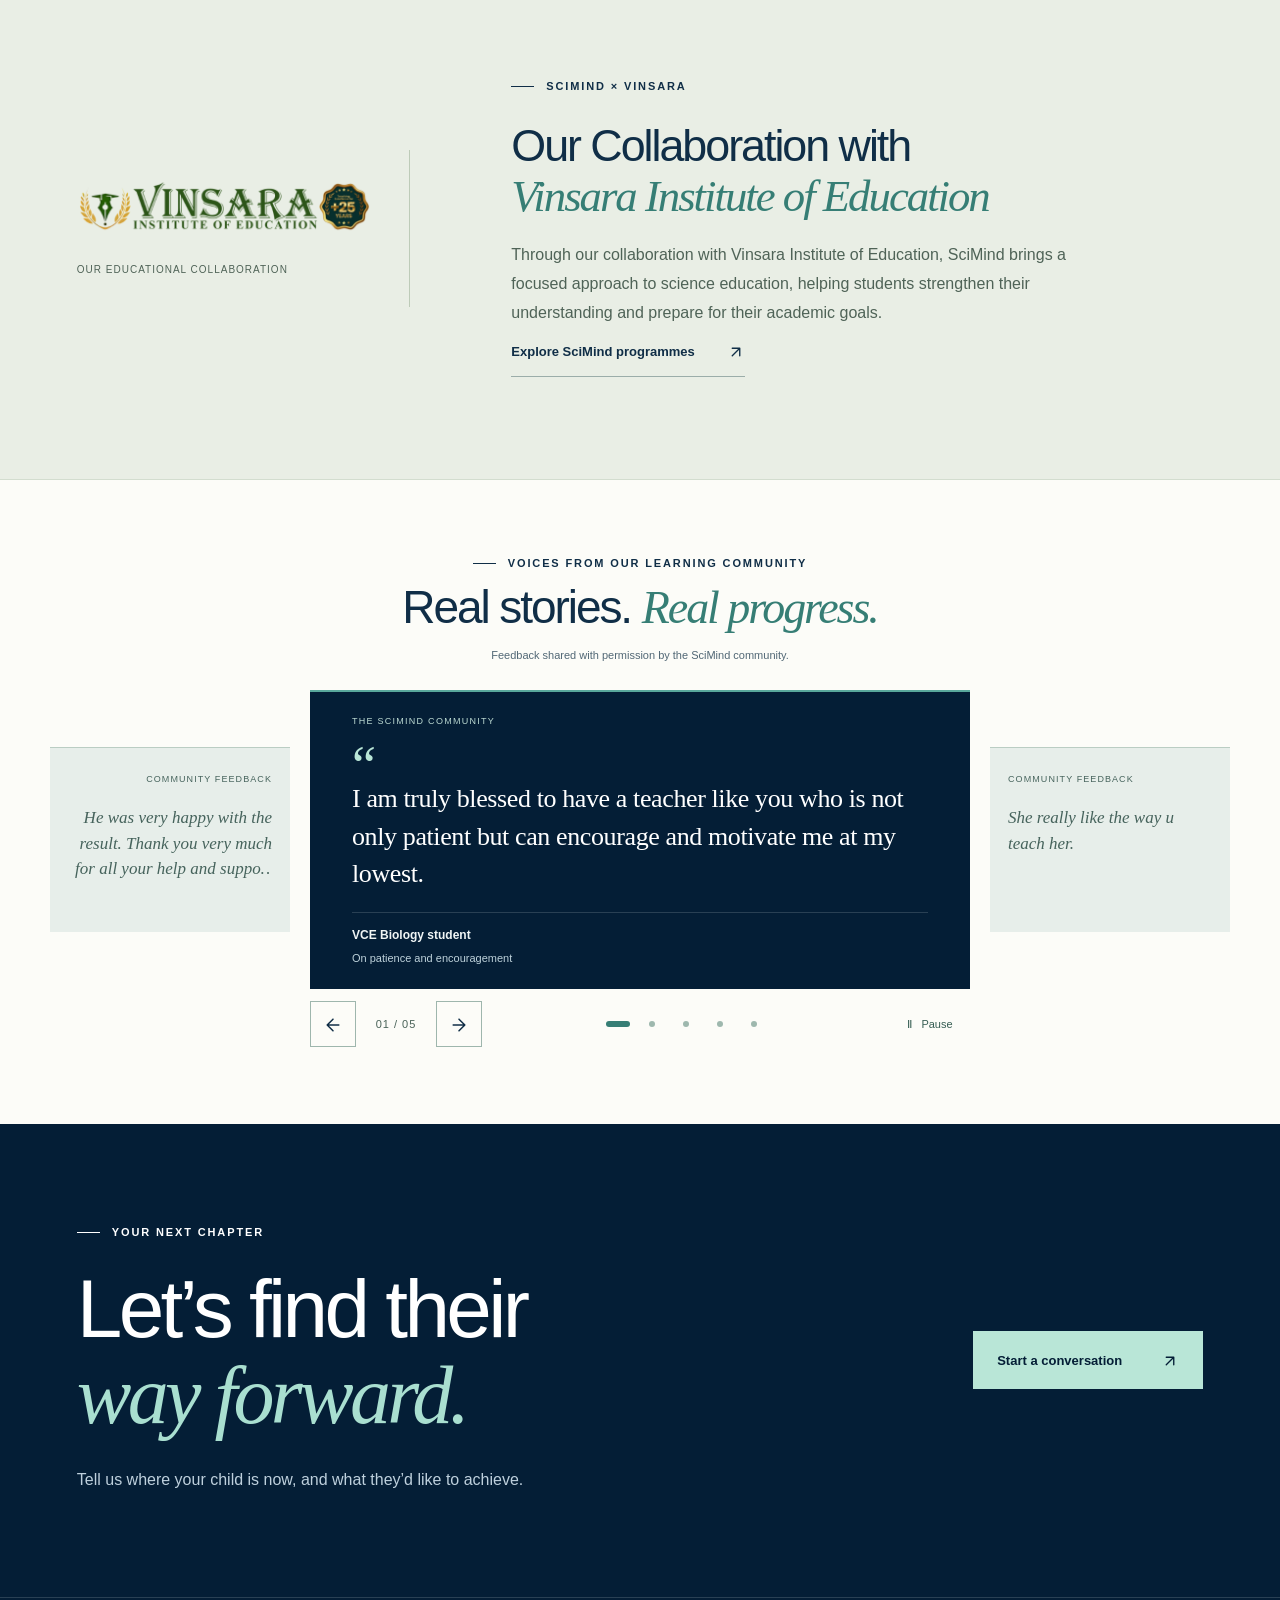
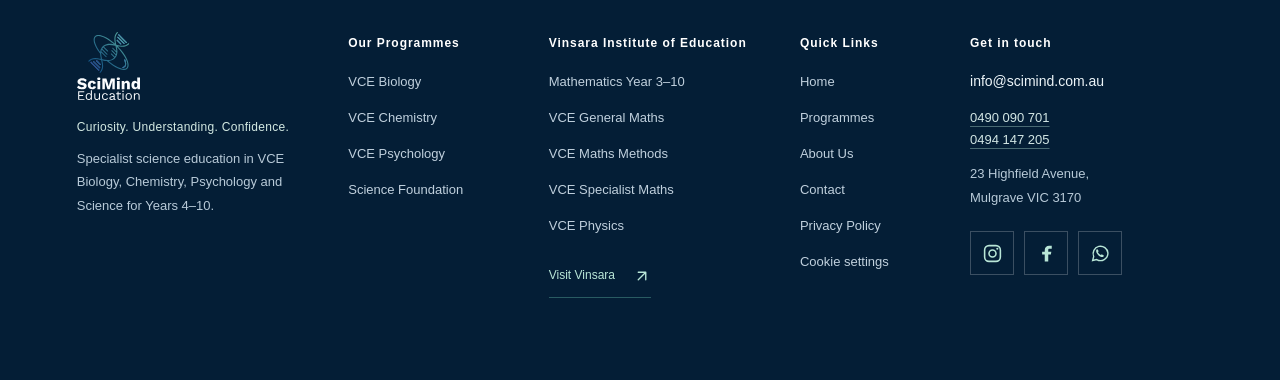
==== commit 0f04fec8: "Fix canonical URLs and permanent redirects" ====
--- a/site/index.html
+++ b/site/index.html
@@ -58,7 +58,7 @@
 <noscript><style>.living-hero .ls-sculpture *{animation:none!important}@media(max-width:760px){html.living-science .header,html.living-science .header.sm-glass-header{height:auto;min-height:80px}html.living-science .header .nav{height:auto;min-height:80px}}</style></noscript>
 <script src="assets/living-science.js" defer></script>
 <link rel="stylesheet" href="assets/analytics-consent.css">
-</head><body><a class="skip" href="#main">Skip to content</a><header class="header"><div class="wrap nav"><a class="brand" href="index.html" aria-label="SciMind Education home"><img class="header-logo is-horizontal" src="assets/logo/scimind-header.svg" alt="SciMind Education" width="190" height="60"><span class="brand-tag">Curiosity · Understanding · Confidence</span></a><button class="menu-toggle" aria-expanded="false" aria-controls="navigation">Menu <span aria-hidden="true">☰</span></button><nav class="navlinks" id="navigation" aria-label="Main navigation"><a href="index.html" aria-current="page">Home</a><a href="programmes.html">Programmes</a><a href="about.html">About Us</a><a href="contact.html">Contact</a><a class="button outline" href="contact.html#enquiry">Enquire Now<span class="arrow" aria-hidden="true"><svg class="arrow-icon" viewBox="0 0 24 24" fill="none" stroke="currentColor" stroke-width="1.8" stroke-linecap="round" stroke-linejoin="round" aria-hidden="true"><path d="M7 17L17 7M7 7h10v10"/></svg></span></a></nav></div></header><main id="main" tabindex="-1"><section class="hero living-hero" aria-label="Science education at SciMind">
+</head><body><a class="skip" href="#main">Skip to content</a><header class="header"><div class="wrap nav"><a class="brand" href="/" aria-label="SciMind Education home"><img class="header-logo is-horizontal" src="assets/logo/scimind-header.svg" alt="SciMind Education" width="190" height="60"><span class="brand-tag">Curiosity · Understanding · Confidence</span></a><button class="menu-toggle" aria-expanded="false" aria-controls="navigation">Menu <span aria-hidden="true">☰</span></button><nav class="navlinks" id="navigation" aria-label="Main navigation"><a href="/" aria-current="page">Home</a><a href="/programmes">Programmes</a><a href="/about">About Us</a><a href="/contact">Contact</a><a class="button outline" href="/contact#enquiry">Enquire Now<span class="arrow" aria-hidden="true"><svg class="arrow-icon" viewBox="0 0 24 24" fill="none" stroke="currentColor" stroke-width="1.8" stroke-linecap="round" stroke-linejoin="round" aria-hidden="true"><path d="M7 17L17 7M7 7h10v10"/></svg></span></a></nav></div></header><main id="main" tabindex="-1"><section class="hero living-hero" aria-label="Science education at SciMind">
   <svg class="hx-bg-lines" viewBox="0 0 1440 760" preserveAspectRatio="none" aria-hidden="true">
     <path pathLength="1" d="M-40 560C240 600 520 420 760 200S1100 20 1300 -20"/>
     <path pathLength="1" d="M-60 640C300 700 700 520 1020 300" opacity=".55"/>
@@ -70,8 +70,8 @@
       <h1><span class="ls-title-line">Big questions.</span><span class="ls-title-line">Clear thinking.</span><em class="ls-title-line">Brighter minds.</em></h1>
       <p>Discover a deeper understanding of science through inspiring, structured learning in VCE Biology, Chemistry, Psychology and Years 4 to 10 Science.</p>
       <div class="actions">
-        <a class="button primary hx-primary" href="programmes.html">Explore Programmes<span class="arrow" aria-hidden="true"><svg class="arrow-icon" viewBox="0 0 24 24" fill="none" stroke="currentColor" stroke-width="1.8" stroke-linecap="round" stroke-linejoin="round" aria-hidden="true"><path d="M7 17L17 7M7 7h10v10"/></svg></span></a>
-        <a class="hx-textlink" href="contact.html#enquiry">Enquire Now<span class="arrow" aria-hidden="true"><svg class="arrow-icon" viewBox="0 0 24 24" fill="none" stroke="currentColor" stroke-width="1.8" stroke-linecap="round" stroke-linejoin="round" aria-hidden="true"><path d="M7 17L17 7M7 7h10v10"/></svg></span></a>
+        <a class="button primary hx-primary" href="/programmes">Explore Programmes<span class="arrow" aria-hidden="true"><svg class="arrow-icon" viewBox="0 0 24 24" fill="none" stroke="currentColor" stroke-width="1.8" stroke-linecap="round" stroke-linejoin="round" aria-hidden="true"><path d="M7 17L17 7M7 7h10v10"/></svg></span></a>
+        <a class="hx-textlink" href="/contact#enquiry">Enquire Now<span class="arrow" aria-hidden="true"><svg class="arrow-icon" viewBox="0 0 24 24" fill="none" stroke="currentColor" stroke-width="1.8" stroke-linecap="round" stroke-linejoin="round" aria-hidden="true"><path d="M7 17L17 7M7 7h10v10"/></svg></span></a>
       </div>
       <p class="hx-journey" aria-label="Curiosity, understanding, confidence"><span>Curiosity</span><i aria-hidden="true"><svg class="arrow-icon arrow-small" viewBox="0 0 24 24" fill="none" stroke="currentColor" stroke-width="1.8" stroke-linecap="round" stroke-linejoin="round" aria-hidden="true"><path d="M5 12h14m-7-7 7 7-7 7"/></svg></i><span>Understanding</span><i aria-hidden="true"><svg class="arrow-icon arrow-small" viewBox="0 0 24 24" fill="none" stroke="currentColor" stroke-width="1.8" stroke-linecap="round" stroke-linejoin="round" aria-hidden="true"><path d="M5 12h14m-7-7 7 7-7 7"/></svg></i><span>Confidence</span></p>
     </div>
@@ -102,10 +102,10 @@
 <g fill="#93d5cd"><circle class="hx-particle" cx="481" cy="184" r="2.4" style="--d:-6.5s"/><circle class="hx-particle" cx="224" cy="578" r="1" style="--d:-3.7s"/><circle class="hx-particle" cx="209" cy="549" r="1.4" style="--d:-0.4s"/><circle class="hx-particle" cx="594" cy="458" r="1" style="--d:-2.4s"/><circle class="hx-particle" cx="714" cy="464" r="1" style="--d:-8.3s"/><circle class="hx-particle" cx="276" cy="258" r="1" style="--d:-5.8s"/><circle class="hx-particle" cx="556" cy="80" r="1.4" style="--d:-0.5s"/><circle class="hx-particle" cx="286" cy="326" r="2.4" style="--d:-1.4s"/><circle class="hx-particle" cx="270" cy="345" r="1.4" style="--d:-1.0s"/><circle class="hx-particle" cx="734" cy="222" r="1.8" style="--d:-1.0s"/><circle class="hx-particle" cx="214" cy="607" r="1" style="--d:-6.2s"/><circle class="hx-particle" cx="658" cy="574" r="2.4" style="--d:-7.8s"/><circle class="hx-particle" cx="626" cy="494" r="1.8" style="--d:-3.0s"/><circle class="hx-particle" cx="334" cy="279" r="1" style="--d:-5.7s"/><circle class="hx-particle" cx="687" cy="536" r="1.8" style="--d:-7.3s"/><circle class="hx-particle" cx="444" cy="104" r="1" style="--d:-5.1s"/><circle class="hx-particle" cx="318" cy="380" r="1.4" style="--d:-9.3s"/><circle class="hx-particle" cx="581" cy="70" r="1" style="--d:-7.6s"/><circle class="hx-particle" cx="736" cy="351" r="1.8" style="--d:-7.0s"/><circle class="hx-particle" cx="758" cy="538" r="2.4" style="--d:-0.7s"/><circle class="hx-particle" cx="245" cy="306" r="2.4" style="--d:-7.0s"/><circle class="hx-particle" cx="216" cy="92" r="1.8" style="--d:-6.5s"/><circle class="hx-particle" cx="606" cy="321" r="2.4" style="--d:-8.9s"/><circle class="hx-particle" cx="505" cy="53" r="2.4" style="--d:-3.6s"/><circle class="hx-particle" cx="775" cy="149" r="2.4" style="--d:-0.6s"/><circle class="hx-particle" cx="444" cy="162" r="1.4" style="--d:-4.0s"/></g><circle cx="690" cy="300" r="7" fill="url(#hx-glass)" opacity=".45" class="hx-bubble" style="--d:0.0s"/><circle cx="610" cy="540" r="9" fill="url(#hx-glass)" opacity=".45" class="hx-bubble" style="--d:-2.1s"/><circle cx="300" cy="540" r="6" fill="url(#hx-glass)" opacity=".45" class="hx-bubble" style="--d:-4.2s"/><circle cx="700" cy="470" r="5" fill="url(#hx-glass)" opacity=".45" class="hx-bubble" style="--d:-6.3s"/><circle cx="360" cy="110" r="5" fill="url(#hx-glass)" opacity=".45" class="hx-bubble" style="--d:-8.4s"/>
 </svg>    </div></div>
     <nav class="hx-rail" aria-label="Science programmes">
-      <a href="programmes.html#bio" class="is-active"><span class="hx-dot" aria-hidden="true"></span><span class="hx-num">01</span>Biology</a>
-      <a href="programmes.html#chem"><span class="hx-dot" aria-hidden="true"></span><span class="hx-num">02</span>Chemistry</a>
-      <a href="programmes.html#psych"><span class="hx-dot" aria-hidden="true"></span><span class="hx-num">03</span>Psychology</a>
-      <a href="programmes.html#foundations"><span class="hx-dot" aria-hidden="true"></span><span class="hx-num">04</span>Years 4–10</a>
+      <a href="/programmes#bio" class="is-active"><span class="hx-dot" aria-hidden="true"></span><span class="hx-num">01</span>Biology</a>
+      <a href="/programmes#chem"><span class="hx-dot" aria-hidden="true"></span><span class="hx-num">02</span>Chemistry</a>
+      <a href="/programmes#psych"><span class="hx-dot" aria-hidden="true"></span><span class="hx-num">03</span>Psychology</a>
+      <a href="/programmes#foundations"><span class="hx-dot" aria-hidden="true"></span><span class="hx-num">04</span>Years 4–10</a>
     </nav>
   </div>
   <div class="hx-bottom wrap">
@@ -134,7 +134,7 @@
     </svg>
   </div>
 </section>
-<section class="section white living-intro" id="welcome" aria-labelledby="welcome-title"><div class="wrap intro"><div><div class="eyebrow">Welcome to SciMind</div><h2 id="welcome-title">Science is more than<br>knowing the answer.<br>It’s <em>understanding why.</em></h2></div><div><p>Welcome to SciMind Education! a place where science becomes clearer, learning feels personal and confidence grows.</p><p>We offer structured, supportive tutoring in VCE Biology, Chemistry and Psychology, alongside General Science for Years 4 to 10. Learn online across Australia or face-to-face in Mulgrave, Victoria.</p><a class="text-link" href="about.html">Discover our approach <span aria-hidden="true"><svg class="arrow-icon" viewBox="0 0 24 24" fill="none" stroke="currentColor" stroke-width="1.8" stroke-linecap="round" stroke-linejoin="round" aria-hidden="true"><path d="M7 17L17 7M7 7h10v10"/></svg></span></a></div></div></section>
+<section class="section white living-intro" id="welcome" aria-labelledby="welcome-title"><div class="wrap intro"><div><div class="eyebrow">Welcome to SciMind</div><h2 id="welcome-title">Science is more than<br>knowing the answer.<br>It’s <em>understanding why.</em></h2></div><div><p>Welcome to SciMind Education! a place where science becomes clearer, learning feels personal and confidence grows.</p><p>We offer structured, supportive tutoring in VCE Biology, Chemistry and Psychology, alongside General Science for Years 4 to 10. Learn online across Australia or face-to-face in Mulgrave, Victoria.</p><a class="text-link" href="/about">Discover our approach <span aria-hidden="true"><svg class="arrow-icon" viewBox="0 0 24 24" fill="none" stroke="currentColor" stroke-width="1.8" stroke-linecap="round" stroke-linejoin="round" aria-hidden="true"><path d="M7 17L17 7M7 7h10v10"/></svg></span></a></div></div></section>
 <section class="section vce-excellence vce-next" id="vce-excellence" aria-labelledby="vce-excellence-title">
   <div class="wrap vce-next-layout">
     <div class="vce-next-copy" data-vce-reveal>
@@ -142,7 +142,7 @@
       <h2 id="vce-excellence-title">Build strong foundations.<br><em>Aim for 40+ study scores and a higher ATAR.</em></h2>
       <p>From discovering science in Years 4 to 10 to aiming for <strong>40+ VCE study scores</strong>, stronger SAC results and a competitive ATAR, we help students understand deeply, practise purposefully and grow in confidence.</p>
       <p class="vce-next-proof">SciMind students have achieved 40+ study scores and outstanding SAC results, including leading results in their school subjects.</p>
-      <div class="vce-next-actions"><a class="button primary" href="programmes.html">Explore our programmes <span class="arrow" aria-hidden="true"><svg class="arrow-icon" viewBox="0 0 24 24" fill="none" stroke="currentColor" stroke-width="1.8" stroke-linecap="round" stroke-linejoin="round" aria-hidden="true"><path d="M7 17L17 7M7 7h10v10"/></svg></span></a><a class="vce-next-link" href="contact.html#enquiry">Talk to SciMind <span aria-hidden="true"><svg class="arrow-icon" viewBox="0 0 24 24" fill="none" stroke="currentColor" stroke-width="1.8" stroke-linecap="round" stroke-linejoin="round" aria-hidden="true"><path d="M7 17L17 7M7 7h10v10"/></svg></span></a></div>
+      <div class="vce-next-actions"><a class="button primary" href="/programmes">Explore our programmes <span class="arrow" aria-hidden="true"><svg class="arrow-icon" viewBox="0 0 24 24" fill="none" stroke="currentColor" stroke-width="1.8" stroke-linecap="round" stroke-linejoin="round" aria-hidden="true"><path d="M7 17L17 7M7 7h10v10"/></svg></span></a><a class="vce-next-link" href="/contact#enquiry">Talk to SciMind <span aria-hidden="true"><svg class="arrow-icon" viewBox="0 0 24 24" fill="none" stroke="currentColor" stroke-width="1.8" stroke-linecap="round" stroke-linejoin="round" aria-hidden="true"><path d="M7 17L17 7M7 7h10v10"/></svg></span></a></div>
     </div>
     <div class="vce-next-visual" aria-label="Learning journey from science foundations to VCE excellence" data-vce-reveal>
       <div class="vce-next-constellation" aria-hidden="true"><span class="vce-next-halo"></span><span class="vce-next-halo second"></span><span class="vce-next-point one"></span><span class="vce-next-point two"></span><span class="vce-next-point three"></span><span class="vce-next-nucleus"></span></div>
@@ -150,7 +150,7 @@
     </div>
   </div>
 </section>
-<section class="section home-programmes"><div class="wrap"><div class="section-head"><div><div class="eyebrow">Find your field</div><h2>Different sciences.<br>One <em>curious mindset.</em></h2></div><p>From first discoveries to VCE preparation, explore a programme for the next stage of learning.</p></div><div class="programme-collection" data-rail><div class="collection-heading"><h3>SciMind Education</h3><span>Science, understood.</span></div><div class="program-grid" id="science-programmes" aria-label="SciMind science programmes"><a class="program-card" href="programmes.html#bio"><span class="ordinal">01 / VCE</span><div class="art"><svg viewBox="0 0 300 240" aria-hidden="true" xmlns="http://www.w3.org/2000/svg"><defs><linearGradient id="gbio" x2="1" y2="1"><stop stop-color="#003a7d"/><stop offset="1" stop-color="#59a89c"/></linearGradient></defs><g fill="none" stroke-width="5" stroke-linecap="round"><path d="M 150.0 23 L 150.0 23" stroke="#76afa5" opacity=".6"/><path d="M 170.4216129204139 38 L 129.5783870795861 38" stroke="#76afa5" opacity=".6"/><path d="M 186.59767452167284 53 L 113.40232547832716 53" stroke="#76afa5" opacity=".6"/><path d="M 195.16526239712854 68 L 104.83473760287146 68" stroke="#76afa5" opacity=".6"/><path d="M 194.34321782301262 83 L 105.65678217698738 83" stroke="#76afa5" opacity=".6"/><path d="M 184.30243976012912 98 L 115.69756023987088 98" stroke="#76afa5" opacity=".6"/><path d="M 167.13035581355254 113 L 132.86964418644746 113" stroke="#76afa5" opacity=".6"/><path d="M 146.3969564603402 128 L 153.6030435396598 128" stroke="#76afa5" opacity=".6"/><path d="M 126.4126118616367 143 L 173.58738813836328 143" stroke="#76afa5" opacity=".6"/><path d="M 111.33196743669103 158 L 188.66803256330897 158" stroke="#76afa5" opacity=".6"/><path d="M 104.29021383286063 173 L 195.70978616713938 173" stroke="#76afa5" opacity=".6"/><path d="M 106.75129645046309 188 L 193.2487035495369 188" stroke="#76afa5" opacity=".6"/><path d="M 118.20356850653218 203 L 181.79643149346782 203" stroke="#76afa5" opacity=".6"/><path d="M 136.26615984529468 218 L 163.73384015470532 218" stroke="#76afa5" opacity=".6"/><polyline points="150.0,23 154.22603258463676,26 158.41632125152682,29 162.53542440611446,32 166.5485025431666,35 170.4216129204139,38 174.1219966473426,41 177.61835576093,44 180.88111794480943,47 183.88268665286057,50 186.59767452167284,53 189.0031180976706,56 191.0786720627328,59 192.80678131553913,62 194.17282945317444,65 195.16526239712854,68 195.77568611805896,71 195.99893763275747,74 195.8331286728262,77 195.2796616557115,80 194.34321782301262,83 193.03171764639183,86 191.3562538359736,89 189.33099751785028,92 186.97307837424762,95 184.30243976012912,98 181.34167002166632,101 178.11581144329,104 174.65214843925372,107 170.97997678119168,110 167.13035581355257,113 163.1358457526781,116 159.0302322914599,119 154.84824083887628,122 150.625242811381,125 146.39695646034022,128 142.19914476592828,131 138.06731295270657,134 134.03640818530695,137 130.140523984204,140 126.41261186163672,143 122.88420261667181,146 119.58513964670458,149 116.54332653105625,152 113.78449102161446,155 111.33196743669106,158 109.20649929861706,161 107.42606388437254,164 106.005720173207,167 104.9574814773151,170 104.29021383286064,173 104.0095610107613,176 104.11789678149512,179 104.61430483767435,182 105.49458654420245,185 106.75129645046309,188 108.37380526417769,191 110.348389754297,194 112.65834882252491,197 115.28414476173788,200 118.20356850653215,203 121.3919274782038,206 124.82225443536312,209 128.4655355637186,212 132.29095587583885,215 136.26615984529465,218" stroke="url(#gbio)"/><polyline points="150.0,23 145.77396741536324,26 141.58367874847318,29 137.46457559388554,32 133.4514974568334,35 129.5783870795861,38 125.8780033526574,41 122.38164423906998,44 119.11888205519058,47 116.11731334713942,50 113.40232547832716,53 110.99688190232938,56 108.9213279372672,59 107.19321868446087,62 105.82717054682556,65 104.83473760287146,68 104.22431388194106,71 104.00106236724253,74 104.16687132717378,77 104.7203383442885,80 105.65678217698738,83 106.96828235360816,86 108.6437461640264,89 110.66900248214974,92 113.02692162575237,95 115.69756023987087,98 118.6583299783337,101 121.88418855670999,104 125.34785156074629,107 129.02002321880832,110 132.86964418644743,113 136.8641542473219,116 140.9697677085401,119 145.15175916112372,122 149.374757188619,125 153.60304353965978,128 157.80085523407172,131 161.93268704729343,134 165.96359181469305,137 169.859476015796,140 173.58738813836328,143 177.11579738332819,146 180.41486035329544,149 183.45667346894373,152 186.21550897838554,155 188.66803256330894,158 190.79350070138292,161 192.57393611562748,164 193.994279826793,167 195.0425185226849,170 195.70978616713936,173 195.9904389892387,176 195.88210321850488,179 195.38569516232565,182 194.50541345579757,185 193.2487035495369,188 191.6261947358223,191 189.651610245703,194 187.3416511774751,197 184.71585523826212,200 181.79643149346785,203 178.6080725217962,206 175.1777455646369,209 171.5344644362814,212 167.70904412416115,215 163.73384015470535,218" stroke="url(#gbio)"/></g><circle cx="58" cy="68" r="5" fill="#59a89c"/><circle cx="236" cy="175" r="7" fill="none" stroke="#0b81a2"/></svg></div><h3>VCE Biology</h3><div class="programme-level">Units 1–2 &amp; 3–4, Years 11–12</div><p>Life, systems and the connections that explain them.</p><span class="card-link">Explore programme <span class="arrow" aria-hidden="true"><svg class="arrow-icon" viewBox="0 0 24 24" fill="none" stroke="currentColor" stroke-width="1.8" stroke-linecap="round" stroke-linejoin="round" aria-hidden="true"><path d="M7 17L17 7M7 7h10v10"/></svg></span></span></a><a class="program-card" href="programmes.html#chem"><span class="ordinal">02 / VCE</span><div class="art"><svg viewBox="0 0 300 240" aria-hidden="true" xmlns="http://www.w3.org/2000/svg"><defs><linearGradient id="gchem" x2="1" y2="1"><stop stop-color="#003a7d"/><stop offset="1" stop-color="#59a89c"/></linearGradient></defs><g stroke="#759d9c" stroke-width="5"><path d="M85 155L145 110L210 146M145 110L136 44M85 155L81 208M210 146L243 92"/></g><circle cx="85" cy="155" r="26" fill="#003a7d"/><ellipse cx="78.5" cy="147.2" rx="6.5" ry="4.16" fill="white" opacity=".3"/><circle cx="145" cy="110" r="36" fill="#0b81a2"/><ellipse cx="136.0" cy="99.2" rx="9.0" ry="5.76" fill="white" opacity=".3"/><circle cx="210" cy="146" r="24" fill="#59a89c"/><ellipse cx="204.0" cy="138.8" rx="6.0" ry="3.84" fill="white" opacity=".3"/><circle cx="136" cy="44" r="15" fill="#59a89c"/><ellipse cx="132.25" cy="39.5" rx="3.75" ry="2.4" fill="white" opacity=".3"/><circle cx="81" cy="208" r="12" fill="#0b81a2"/><ellipse cx="78.0" cy="204.4" rx="3.0" ry="1.92" fill="white" opacity=".3"/><circle cx="243" cy="92" r="15" fill="#003a7d"/><ellipse cx="239.25" cy="87.5" rx="3.75" ry="2.4" fill="white" opacity=".3"/></svg></div><h3>VCE Chemistry</h3><div class="programme-level">Units 1–2 &amp; 3–4, Years 11–12</div><p>Concepts, calculations and the confidence to apply them.</p><span class="card-link">Explore programme <span class="arrow" aria-hidden="true"><svg class="arrow-icon" viewBox="0 0 24 24" fill="none" stroke="currentColor" stroke-width="1.8" stroke-linecap="round" stroke-linejoin="round" aria-hidden="true"><path d="M7 17L17 7M7 7h10v10"/></svg></span></span></a><a class="program-card" href="programmes.html#psych"><span class="ordinal">03 / VCE</span><div class="art"><svg viewBox="0 0 300 240" aria-hidden="true" xmlns="http://www.w3.org/2000/svg"><defs><linearGradient id="gpsych" x2="1" y2="1"><stop stop-color="#003a7d"/><stop offset="1" stop-color="#59a89c"/></linearGradient></defs><g fill="none" stroke="#0b81a2" stroke-width="2"><path d="M143 193C102 203 69 173 78 143C57 115 77 74 106 75C110 43 148 46 150 70C169 43 206 56 207 83C239 96 237 132 220 146C227 180 193 204 164 190L165 214M150 70L150 184M108 75Q102 104 125 111M78 143Q110 127 119 151M207 83Q181 84 184 112M220 146Q193 132 184 157M112 183Q131 168 119 151M163 84Q180 110 167 129"/></g><circle cx="106" cy="75" r="5" fill="#59a89c"/><circle cx="125" cy="111" r="5" fill="#59a89c"/><circle cx="78" cy="143" r="5" fill="#59a89c"/><circle cx="119" cy="151" r="5" fill="#59a89c"/><circle cx="184" cy="112" r="5" fill="#59a89c"/><circle cx="220" cy="146" r="5" fill="#59a89c"/><circle cx="184" cy="157" r="5" fill="#59a89c"/><circle cx="167" cy="129" r="5" fill="#59a89c"/><circle cx="150" cy="70" r="5" fill="#59a89c"/></svg></div><h3>VCE Psychology</h3><div class="programme-level">Units 1–2 &amp; 3–4, Years 11–12</div><p>A scientific lens on mind, learning and behaviour.</p><span class="card-link">Explore programme <span class="arrow" aria-hidden="true"><svg class="arrow-icon" viewBox="0 0 24 24" fill="none" stroke="currentColor" stroke-width="1.8" stroke-linecap="round" stroke-linejoin="round" aria-hidden="true"><path d="M7 17L17 7M7 7h10v10"/></svg></span></span></a><a class="program-card" href="programmes.html#foundations"><span class="ordinal">04 / YEARS 4–10</span><div class="art"><svg viewBox="0 0 300 240" aria-hidden="true" xmlns="http://www.w3.org/2000/svg"><defs><linearGradient id="gfoundations" x2="1" y2="1"><stop stop-color="#003a7d"/><stop offset="1" stop-color="#59a89c"/></linearGradient></defs><g fill="none" stroke="#0b81a2" stroke-width="2"><ellipse cx="150" cy="122" rx="99" ry="37" transform="rotate(-30 150 122)"/><ellipse cx="150" cy="122" rx="99" ry="37" transform="rotate(30 150 122)"/><ellipse cx="150" cy="122" rx="99" ry="37" transform="rotate(90 150 122)"/></g><circle cx="150" cy="122" r="22" fill="#003a7d"/><circle cx="64" cy="156" r="8" fill="#59a89c"/><circle cx="153" cy="24" r="8" fill="#59a89c"/><circle cx="230" cy="164" r="8" fill="#59a89c"/></svg></div><h3>General Science</h3><div class="programme-level">Years 4–10</div><p>Curiosity today. Stronger foundations for tomorrow.</p><span class="card-link">Explore programme <span class="arrow" aria-hidden="true"><svg class="arrow-icon" viewBox="0 0 24 24" fill="none" stroke="currentColor" stroke-width="1.8" stroke-linecap="round" stroke-linejoin="round" aria-hidden="true"><path d="M7 17L17 7M7 7h10v10"/></svg></span></span></a></div><div class="rail-controls" hidden><span class="rail-hint">Explore the collection</span><div><button type="button" data-rail-prev aria-label="Previous SciMind programmes" aria-controls="science-programmes"><svg class="arrow-icon arrow-control" viewBox="0 0 24 24" fill="none" stroke="currentColor" stroke-width="1.8" stroke-linecap="round" stroke-linejoin="round" aria-hidden="true"><path d="M19 12H5m7 7-7-7 7-7"/></svg></button><button type="button" data-rail-next aria-label="Next SciMind programmes" aria-controls="science-programmes"><svg class="arrow-icon arrow-control" viewBox="0 0 24 24" fill="none" stroke="currentColor" stroke-width="1.8" stroke-linecap="round" stroke-linejoin="round" aria-hidden="true"><path d="M5 12h14m-7-7 7 7-7 7"/></svg></button></div></div></div><div class="partner-collection" data-rail>
+<section class="section home-programmes"><div class="wrap"><div class="section-head"><div><div class="eyebrow">Find your field</div><h2>Different sciences.<br>One <em>curious mindset.</em></h2></div><p>From first discoveries to VCE preparation, explore a programme for the next stage of learning.</p></div><div class="programme-collection" data-rail><div class="collection-heading"><h3>SciMind Education</h3><span>Science, understood.</span></div><div class="program-grid" id="science-programmes" aria-label="SciMind science programmes"><a class="program-card" href="/programmes#bio"><span class="ordinal">01 / VCE</span><div class="art"><svg viewBox="0 0 300 240" aria-hidden="true" xmlns="http://www.w3.org/2000/svg"><defs><linearGradient id="gbio" x2="1" y2="1"><stop stop-color="#003a7d"/><stop offset="1" stop-color="#59a89c"/></linearGradient></defs><g fill="none" stroke-width="5" stroke-linecap="round"><path d="M 150.0 23 L 150.0 23" stroke="#76afa5" opacity=".6"/><path d="M 170.4216129204139 38 L 129.5783870795861 38" stroke="#76afa5" opacity=".6"/><path d="M 186.59767452167284 53 L 113.40232547832716 53" stroke="#76afa5" opacity=".6"/><path d="M 195.16526239712854 68 L 104.83473760287146 68" stroke="#76afa5" opacity=".6"/><path d="M 194.34321782301262 83 L 105.65678217698738 83" stroke="#76afa5" opacity=".6"/><path d="M 184.30243976012912 98 L 115.69756023987088 98" stroke="#76afa5" opacity=".6"/><path d="M 167.13035581355254 113 L 132.86964418644746 113" stroke="#76afa5" opacity=".6"/><path d="M 146.3969564603402 128 L 153.6030435396598 128" stroke="#76afa5" opacity=".6"/><path d="M 126.4126118616367 143 L 173.58738813836328 143" stroke="#76afa5" opacity=".6"/><path d="M 111.33196743669103 158 L 188.66803256330897 158" stroke="#76afa5" opacity=".6"/><path d="M 104.29021383286063 173 L 195.70978616713938 173" stroke="#76afa5" opacity=".6"/><path d="M 106.75129645046309 188 L 193.2487035495369 188" stroke="#76afa5" opacity=".6"/><path d="M 118.20356850653218 203 L 181.79643149346782 203" stroke="#76afa5" opacity=".6"/><path d="M 136.26615984529468 218 L 163.73384015470532 218" stroke="#76afa5" opacity=".6"/><polyline points="150.0,23 154.22603258463676,26 158.41632125152682,29 162.53542440611446,32 166.5485025431666,35 170.4216129204139,38 174.1219966473426,41 177.61835576093,44 180.88111794480943,47 183.88268665286057,50 186.59767452167284,53 189.0031180976706,56 191.0786720627328,59 192.80678131553913,62 194.17282945317444,65 195.16526239712854,68 195.77568611805896,71 195.99893763275747,74 195.8331286728262,77 195.2796616557115,80 194.34321782301262,83 193.03171764639183,86 191.3562538359736,89 189.33099751785028,92 186.97307837424762,95 184.30243976012912,98 181.34167002166632,101 178.11581144329,104 174.65214843925372,107 170.97997678119168,110 167.13035581355257,113 163.1358457526781,116 159.0302322914599,119 154.84824083887628,122 150.625242811381,125 146.39695646034022,128 142.19914476592828,131 138.06731295270657,134 134.03640818530695,137 130.140523984204,140 126.41261186163672,143 122.88420261667181,146 119.58513964670458,149 116.54332653105625,152 113.78449102161446,155 111.33196743669106,158 109.20649929861706,161 107.42606388437254,164 106.005720173207,167 104.9574814773151,170 104.29021383286064,173 104.0095610107613,176 104.11789678149512,179 104.61430483767435,182 105.49458654420245,185 106.75129645046309,188 108.37380526417769,191 110.348389754297,194 112.65834882252491,197 115.28414476173788,200 118.20356850653215,203 121.3919274782038,206 124.82225443536312,209 128.4655355637186,212 132.29095587583885,215 136.26615984529465,218" stroke="url(#gbio)"/><polyline points="150.0,23 145.77396741536324,26 141.58367874847318,29 137.46457559388554,32 133.4514974568334,35 129.5783870795861,38 125.8780033526574,41 122.38164423906998,44 119.11888205519058,47 116.11731334713942,50 113.40232547832716,53 110.99688190232938,56 108.9213279372672,59 107.19321868446087,62 105.82717054682556,65 104.83473760287146,68 104.22431388194106,71 104.00106236724253,74 104.16687132717378,77 104.7203383442885,80 105.65678217698738,83 106.96828235360816,86 108.6437461640264,89 110.66900248214974,92 113.02692162575237,95 115.69756023987087,98 118.6583299783337,101 121.88418855670999,104 125.34785156074629,107 129.02002321880832,110 132.86964418644743,113 136.8641542473219,116 140.9697677085401,119 145.15175916112372,122 149.374757188619,125 153.60304353965978,128 157.80085523407172,131 161.93268704729343,134 165.96359181469305,137 169.859476015796,140 173.58738813836328,143 177.11579738332819,146 180.41486035329544,149 183.45667346894373,152 186.21550897838554,155 188.66803256330894,158 190.79350070138292,161 192.57393611562748,164 193.994279826793,167 195.0425185226849,170 195.70978616713936,173 195.9904389892387,176 195.88210321850488,179 195.38569516232565,182 194.50541345579757,185 193.2487035495369,188 191.6261947358223,191 189.651610245703,194 187.3416511774751,197 184.71585523826212,200 181.79643149346785,203 178.6080725217962,206 175.1777455646369,209 171.5344644362814,212 167.70904412416115,215 163.73384015470535,218" stroke="url(#gbio)"/></g><circle cx="58" cy="68" r="5" fill="#59a89c"/><circle cx="236" cy="175" r="7" fill="none" stroke="#0b81a2"/></svg></div><h3>VCE Biology</h3><div class="programme-level">Units 1–2 &amp; 3–4, Years 11–12</div><p>Life, systems and the connections that explain them.</p><span class="card-link">Explore programme <span class="arrow" aria-hidden="true"><svg class="arrow-icon" viewBox="0 0 24 24" fill="none" stroke="currentColor" stroke-width="1.8" stroke-linecap="round" stroke-linejoin="round" aria-hidden="true"><path d="M7 17L17 7M7 7h10v10"/></svg></span></span></a><a class="program-card" href="/programmes#chem"><span class="ordinal">02 / VCE</span><div class="art"><svg viewBox="0 0 300 240" aria-hidden="true" xmlns="http://www.w3.org/2000/svg"><defs><linearGradient id="gchem" x2="1" y2="1"><stop stop-color="#003a7d"/><stop offset="1" stop-color="#59a89c"/></linearGradient></defs><g stroke="#759d9c" stroke-width="5"><path d="M85 155L145 110L210 146M145 110L136 44M85 155L81 208M210 146L243 92"/></g><circle cx="85" cy="155" r="26" fill="#003a7d"/><ellipse cx="78.5" cy="147.2" rx="6.5" ry="4.16" fill="white" opacity=".3"/><circle cx="145" cy="110" r="36" fill="#0b81a2"/><ellipse cx="136.0" cy="99.2" rx="9.0" ry="5.76" fill="white" opacity=".3"/><circle cx="210" cy="146" r="24" fill="#59a89c"/><ellipse cx="204.0" cy="138.8" rx="6.0" ry="3.84" fill="white" opacity=".3"/><circle cx="136" cy="44" r="15" fill="#59a89c"/><ellipse cx="132.25" cy="39.5" rx="3.75" ry="2.4" fill="white" opacity=".3"/><circle cx="81" cy="208" r="12" fill="#0b81a2"/><ellipse cx="78.0" cy="204.4" rx="3.0" ry="1.92" fill="white" opacity=".3"/><circle cx="243" cy="92" r="15" fill="#003a7d"/><ellipse cx="239.25" cy="87.5" rx="3.75" ry="2.4" fill="white" opacity=".3"/></svg></div><h3>VCE Chemistry</h3><div class="programme-level">Units 1–2 &amp; 3–4, Years 11–12</div><p>Concepts, calculations and the confidence to apply them.</p><span class="card-link">Explore programme <span class="arrow" aria-hidden="true"><svg class="arrow-icon" viewBox="0 0 24 24" fill="none" stroke="currentColor" stroke-width="1.8" stroke-linecap="round" stroke-linejoin="round" aria-hidden="true"><path d="M7 17L17 7M7 7h10v10"/></svg></span></span></a><a class="program-card" href="/programmes#psych"><span class="ordinal">03 / VCE</span><div class="art"><svg viewBox="0 0 300 240" aria-hidden="true" xmlns="http://www.w3.org/2000/svg"><defs><linearGradient id="gpsych" x2="1" y2="1"><stop stop-color="#003a7d"/><stop offset="1" stop-color="#59a89c"/></linearGradient></defs><g fill="none" stroke="#0b81a2" stroke-width="2"><path d="M143 193C102 203 69 173 78 143C57 115 77 74 106 75C110 43 148 46 150 70C169 43 206 56 207 83C239 96 237 132 220 146C227 180 193 204 164 190L165 214M150 70L150 184M108 75Q102 104 125 111M78 143Q110 127 119 151M207 83Q181 84 184 112M220 146Q193 132 184 157M112 183Q131 168 119 151M163 84Q180 110 167 129"/></g><circle cx="106" cy="75" r="5" fill="#59a89c"/><circle cx="125" cy="111" r="5" fill="#59a89c"/><circle cx="78" cy="143" r="5" fill="#59a89c"/><circle cx="119" cy="151" r="5" fill="#59a89c"/><circle cx="184" cy="112" r="5" fill="#59a89c"/><circle cx="220" cy="146" r="5" fill="#59a89c"/><circle cx="184" cy="157" r="5" fill="#59a89c"/><circle cx="167" cy="129" r="5" fill="#59a89c"/><circle cx="150" cy="70" r="5" fill="#59a89c"/></svg></div><h3>VCE Psychology</h3><div class="programme-level">Units 1–2 &amp; 3–4, Years 11–12</div><p>A scientific lens on mind, learning and behaviour.</p><span class="card-link">Explore programme <span class="arrow" aria-hidden="true"><svg class="arrow-icon" viewBox="0 0 24 24" fill="none" stroke="currentColor" stroke-width="1.8" stroke-linecap="round" stroke-linejoin="round" aria-hidden="true"><path d="M7 17L17 7M7 7h10v10"/></svg></span></span></a><a class="program-card" href="/programmes#foundations"><span class="ordinal">04 / YEARS 4–10</span><div class="art"><svg viewBox="0 0 300 240" aria-hidden="true" xmlns="http://www.w3.org/2000/svg"><defs><linearGradient id="gfoundations" x2="1" y2="1"><stop stop-color="#003a7d"/><stop offset="1" stop-color="#59a89c"/></linearGradient></defs><g fill="none" stroke="#0b81a2" stroke-width="2"><ellipse cx="150" cy="122" rx="99" ry="37" transform="rotate(-30 150 122)"/><ellipse cx="150" cy="122" rx="99" ry="37" transform="rotate(30 150 122)"/><ellipse cx="150" cy="122" rx="99" ry="37" transform="rotate(90 150 122)"/></g><circle cx="150" cy="122" r="22" fill="#003a7d"/><circle cx="64" cy="156" r="8" fill="#59a89c"/><circle cx="153" cy="24" r="8" fill="#59a89c"/><circle cx="230" cy="164" r="8" fill="#59a89c"/></svg></div><h3>General Science</h3><div class="programme-level">Years 4–10</div><p>Curiosity today. Stronger foundations for tomorrow.</p><span class="card-link">Explore programme <span class="arrow" aria-hidden="true"><svg class="arrow-icon" viewBox="0 0 24 24" fill="none" stroke="currentColor" stroke-width="1.8" stroke-linecap="round" stroke-linejoin="round" aria-hidden="true"><path d="M7 17L17 7M7 7h10v10"/></svg></span></span></a></div><div class="rail-controls" hidden><span class="rail-hint">Explore the collection</span><div><button type="button" data-rail-prev aria-label="Previous SciMind programmes" aria-controls="science-programmes"><svg class="arrow-icon arrow-control" viewBox="0 0 24 24" fill="none" stroke="currentColor" stroke-width="1.8" stroke-linecap="round" stroke-linejoin="round" aria-hidden="true"><path d="M19 12H5m7 7-7-7 7-7"/></svg></button><button type="button" data-rail-next aria-label="Next SciMind programmes" aria-controls="science-programmes"><svg class="arrow-icon arrow-control" viewBox="0 0 24 24" fill="none" stroke="currentColor" stroke-width="1.8" stroke-linecap="round" stroke-linejoin="round" aria-hidden="true"><path d="M5 12h14m-7-7 7 7-7 7"/></svg></button></div></div></div><div class="partner-collection" data-rail>
 <div class="partner-heading"><div><div class="eyebrow">Our educational collaboration</div><h3>Explore programmes with <em>Vinsara.</em></h3><p>Mathematics and Physics programmes offered by Vinsara Institute of Education.</p></div><img src="assets/logo/vinsara.png" alt="Vinsara Institute of Education" width="2048" height="409" loading="lazy"></div>
 <div class="partner-grid" id="vinsara-programmes" aria-label="Programmes offered by Vinsara Institute of Education"><a class="partner-card" href="https://vinsara.com.au/index.html" target="_blank" rel="noopener noreferrer" aria-label="Mathematics — visit Vinsara website (opens in a new tab)"><span class="partner-number">01 / VINSARA</span><svg viewBox="0 0 100 100" fill="none" stroke="currentColor" stroke-width="1.5" aria-hidden="true"><path d="M20 49h60M50 19v60"/><circle cx="50" cy="49" r="35"/></svg><h4>Mathematics</h4><p>Years 3–10</p><span class="partner-link">Visit Vinsara <span aria-hidden="true"><svg class="arrow-icon" viewBox="0 0 24 24" fill="none" stroke="currentColor" stroke-width="1.8" stroke-linecap="round" stroke-linejoin="round" aria-hidden="true"><path d="M7 17L17 7M7 7h10v10"/></svg></span></span></a><a class="partner-card" href="https://vinsara.com.au/index.html" target="_blank" rel="noopener noreferrer" aria-label="VCE General Maths — visit Vinsara website (opens in a new tab)"><span class="partner-number">02 / VINSARA</span><svg viewBox="0 0 100 100" fill="none" stroke="currentColor" stroke-width="1.5" aria-hidden="true"><path d="M20 75V25m0 50h62M32 65V50m17 15V37m17 28V22"/></svg><h4>VCE General Maths</h4><p>VCE</p><span class="partner-link">Visit Vinsara <span aria-hidden="true"><svg class="arrow-icon" viewBox="0 0 24 24" fill="none" stroke="currentColor" stroke-width="1.8" stroke-linecap="round" stroke-linejoin="round" aria-hidden="true"><path d="M7 17L17 7M7 7h10v10"/></svg></span></span></a><a class="partner-card" href="https://vinsara.com.au/index.html" target="_blank" rel="noopener noreferrer" aria-label="VCE Maths Methods — visit Vinsara website (opens in a new tab)"><span class="partner-number">03 / VINSARA</span><svg viewBox="0 0 100 100" fill="none" stroke="currentColor" stroke-width="1.5" aria-hidden="true"><path d="M16 54h70M50 15v72M20 78Q50 -20 80 78"/></svg><h4>VCE Maths Methods</h4><p>VCE</p><span class="partner-link">Visit Vinsara <span aria-hidden="true"><svg class="arrow-icon" viewBox="0 0 24 24" fill="none" stroke="currentColor" stroke-width="1.8" stroke-linecap="round" stroke-linejoin="round" aria-hidden="true"><path d="M7 17L17 7M7 7h10v10"/></svg></span></span></a><a class="partner-card" href="https://vinsara.com.au/index.html" target="_blank" rel="noopener noreferrer" aria-label="VCE Specialist Maths — visit Vinsara website (opens in a new tab)"><span class="partner-number">04 / VINSARA</span><svg viewBox="0 0 100 100" fill="none" stroke="currentColor" stroke-width="1.5" aria-hidden="true"><path d="M15 50h72M50 14v73M23 68l47-43m-16 0h16v16"/><circle cx="50" cy="50" r="29"/></svg><h4>VCE Specialist Maths</h4><p>VCE</p><span class="partner-link">Visit Vinsara <span aria-hidden="true"><svg class="arrow-icon" viewBox="0 0 24 24" fill="none" stroke="currentColor" stroke-width="1.8" stroke-linecap="round" stroke-linejoin="round" aria-hidden="true"><path d="M7 17L17 7M7 7h10v10"/></svg></span></span></a><a class="partner-card" href="https://vinsara.com.au/index.html" target="_blank" rel="noopener noreferrer" aria-label="VCE Physics — visit Vinsara website (opens in a new tab)"><span class="partner-number">05 / VINSARA</span><svg viewBox="0 0 100 100" fill="none" stroke="currentColor" stroke-width="1.5" aria-hidden="true"><path d="M12 50q10-50 20 0t20 0t20 0t20 0M12 78h76"/></svg><h4>VCE Physics</h4><p>VCE</p><span class="partner-link">Visit Vinsara <span aria-hidden="true"><svg class="arrow-icon" viewBox="0 0 24 24" fill="none" stroke="currentColor" stroke-width="1.8" stroke-linecap="round" stroke-linejoin="round" aria-hidden="true"><path d="M7 17L17 7M7 7h10v10"/></svg></span></span></a></div><div class="rail-controls" hidden><span class="rail-hint">Explore Vinsara programmes</span><div><button type="button" data-rail-prev aria-label="Previous Vinsara programmes" aria-controls="vinsara-programmes"><svg class="arrow-icon arrow-control" viewBox="0 0 24 24" fill="none" stroke="currentColor" stroke-width="1.8" stroke-linecap="round" stroke-linejoin="round" aria-hidden="true"><path d="M19 12H5m7 7-7-7 7-7"/></svg></button><button type="button" data-rail-next aria-label="Next Vinsara programmes" aria-controls="vinsara-programmes"><svg class="arrow-icon arrow-control" viewBox="0 0 24 24" fill="none" stroke="currentColor" stroke-width="1.8" stroke-linecap="round" stroke-linejoin="round" aria-hidden="true"><path d="M5 12h14m-7-7 7 7-7 7"/></svg></button></div></div></div></div></section>
 <section class="section learning"><div class="wrap learning-grid"><div class="learning-intro"><div class="eyebrow">The SciMind approach</div><h2>From “I don’t get it”<br>to <em>“now I see.”</em></h2><p>Understanding grows through clear explanations, guided practice and the confidence to try again.</p><div class="learning-path" aria-hidden="true"><span class="path-node is-current">Understand</span><span><svg class="arrow-icon arrow-small" viewBox="0 0 24 24" fill="none" stroke="currentColor" stroke-width="1.8" stroke-linecap="round" stroke-linejoin="round" aria-hidden="true"><path d="M5 12h14m-7-7 7 7-7 7"/></svg></span><span class="path-node">Practice</span><span><svg class="arrow-icon arrow-small" viewBox="0 0 24 24" fill="none" stroke="currentColor" stroke-width="1.8" stroke-linecap="round" stroke-linejoin="round" aria-hidden="true"><path d="M5 12h14m-7-7 7 7-7 7"/></svg></span><span class="path-node">Reflect</span></div></div><div class="learning-steps" aria-label="Explore our teaching approach">
@@ -158,7 +158,7 @@
 <details class="learning-step" open><summary><span class="step-number">02</span><h3>Put it into practice.</h3><span class="step-indicator" aria-hidden="true"></span></summary><div class="step-body"><p>Work through questions with structure, build problem-solving habits and learn how to apply knowledge.</p></div></details>
 <details class="learning-step" open><summary><span class="step-number">03</span><h3>Reflect. Refine. Prepare.</h3><span class="step-indicator" aria-hidden="true"></span></summary><div class="step-body"><p>Revisit challenging ideas and prepare thoughtfully for assessments. Resources and support vary by programme.</p></div></details>
 </div></div></section>
-<section class="section white"><div class="wrap"><div class="teacher"><div class="teacher-visual"><img src="assets/images/nisa-portrait.webp" alt="Nisa Bandarayapa, SciMind science educator" width="997" height="1402" loading="lazy" decoding="async"></div><div class="teacher-copy"><div class="eyebrow">The person behind the learning</div><h2>Meet <em>Nisa</em></h2><p>At SciMind Education, we believe every student can grow in confidence with the right guidance. Nisa is passionate about helping students understand science through clear explanations, structured learning and guided practice.</p><a class="text-link" href="about.html">Get to know SciMind <span aria-hidden="true"><svg class="arrow-icon" viewBox="0 0 24 24" fill="none" stroke="currentColor" stroke-width="1.8" stroke-linecap="round" stroke-linejoin="round" aria-hidden="true"><path d="M7 17L17 7M7 7h10v10"/></svg></span></a></div></div></div></section><section class="section collab"><div class="wrap collab-grid"><div class="collab-brand"><img src="assets/logo/vinsara.png" alt="Vinsara Institute of Education — supplied logo" width="2048" height="409" loading="lazy"><p>Our educational collaboration</p></div><div><div class="eyebrow">SciMind × Vinsara</div><h2>Our Collaboration with <em>Vinsara Institute of Education</em></h2><p>Through our collaboration with Vinsara Institute of Education, SciMind brings a focused approach to science education, helping students strengthen their understanding and prepare for their academic goals.</p><a class="text-link" href="programmes.html">Explore SciMind programmes <span aria-hidden="true"><svg class="arrow-icon" viewBox="0 0 24 24" fill="none" stroke="currentColor" stroke-width="1.8" stroke-linecap="round" stroke-linejoin="round" aria-hidden="true"><path d="M7 17L17 7M7 7h10v10"/></svg></span></a></div></div></section>
+<section class="section white"><div class="wrap"><div class="teacher"><div class="teacher-visual"><img src="assets/images/nisa-portrait.webp" alt="Nisa Bandarayapa, SciMind science educator" width="997" height="1402" loading="lazy" decoding="async"></div><div class="teacher-copy"><div class="eyebrow">The person behind the learning</div><h2>Meet <em>Nisa</em></h2><p>At SciMind Education, we believe every student can grow in confidence with the right guidance. Nisa is passionate about helping students understand science through clear explanations, structured learning and guided practice.</p><a class="text-link" href="/about">Get to know SciMind <span aria-hidden="true"><svg class="arrow-icon" viewBox="0 0 24 24" fill="none" stroke="currentColor" stroke-width="1.8" stroke-linecap="round" stroke-linejoin="round" aria-hidden="true"><path d="M7 17L17 7M7 7h10v10"/></svg></span></a></div></div></div></section><section class="section collab"><div class="wrap collab-grid"><div class="collab-brand"><img src="assets/logo/vinsara.png" alt="Vinsara Institute of Education — supplied logo" width="2048" height="409" loading="lazy"><p>Our educational collaboration</p></div><div><div class="eyebrow">SciMind × Vinsara</div><h2>Our Collaboration with <em>Vinsara Institute of Education</em></h2><p>Through our collaboration with Vinsara Institute of Education, SciMind brings a focused approach to science education, helping students strengthen their understanding and prepare for their academic goals.</p><a class="text-link" href="/programmes">Explore SciMind programmes <span aria-hidden="true"><svg class="arrow-icon" viewBox="0 0 24 24" fill="none" stroke="currentColor" stroke-width="1.8" stroke-linecap="round" stroke-linejoin="round" aria-hidden="true"><path d="M7 17L17 7M7 7h10v10"/></svg></span></a></div></div></section>
 <section class="section home-stories" aria-labelledby="stories-title" data-stories>
 <div class="wrap stories-heading"><div class="eyebrow">Voices from our learning community</div><h2 id="stories-title">Real stories. <em>Real progress.</em></h2><p class="stories-disclosure">Genuine feedback from students and families, shared with permission.</p></div>
 <div class="stories-stage"><div class="story-wing story-wing-before" aria-hidden="true" hidden><span class="wing-label">Design preview</span><p></p></div><div class="story-deck" id="story-deck">
@@ -167,17 +167,17 @@
 <div class="wrap stories-navigation" hidden><div class="story-controls"><button type="button" data-story-prev aria-label="Previous testimonial" aria-controls="story-deck"><svg class="arrow-icon arrow-control" viewBox="0 0 24 24" fill="none" stroke="currentColor" stroke-width="1.8" stroke-linecap="round" stroke-linejoin="round" aria-hidden="true"><path d="M19 12H5m7 7-7-7 7-7"/></svg></button><span class="story-position">01 / 03</span><button type="button" data-story-next aria-label="Next testimonial" aria-controls="story-deck"><svg class="arrow-icon arrow-control" viewBox="0 0 24 24" fill="none" stroke="currentColor" stroke-width="1.8" stroke-linecap="round" stroke-linejoin="round" aria-hidden="true"><path d="M5 12h14m-7-7 7 7-7 7"/></svg></button></div><div class="story-dots" role="group" aria-label="Choose a testimonial"></div><button class="story-play" type="button" aria-label="Pause automatic testimonials" aria-pressed="false"><span aria-hidden="true">Ⅱ</span><span class="story-play-label">Pause</span></button></div>
 <p class="home-sr-only" data-story-announcement aria-live="polite" aria-atomic="true"></p>
 </section>
-<section class="cta"><div class="wrap"><div><div class="eyebrow">Your next chapter</div><h2>Let’s find their<br><em>way forward.</em></h2><p>Tell us where your child is now, and what they’d like to achieve.</p></div><a class="button primary" href="contact.html#enquiry">Start a conversation<span class="arrow" aria-hidden="true"><svg class="arrow-icon" viewBox="0 0 24 24" fill="none" stroke="currentColor" stroke-width="1.8" stroke-linecap="round" stroke-linejoin="round" aria-hidden="true"><path d="M7 17L17 7M7 7h10v10"/></svg></span></a></div></section></main><a class="floating-enquiry button primary" href="contact.html#enquiry">Contact for more details <span aria-hidden="true"><svg class="arrow-icon" viewBox="0 0 24 24" fill="none" stroke="currentColor" stroke-width="1.8" stroke-linecap="round" stroke-linejoin="round" aria-hidden="true"><path d="M7 17L17 7M7 7h10v10"/></svg></span></a><footer class="footer site-footer">
+<section class="cta"><div class="wrap"><div><div class="eyebrow">Your next chapter</div><h2>Let’s find their<br><em>way forward.</em></h2><p>Tell us where your child is now, and what they’d like to achieve.</p></div><a class="button primary" href="/contact#enquiry">Start a conversation<span class="arrow" aria-hidden="true"><svg class="arrow-icon" viewBox="0 0 24 24" fill="none" stroke="currentColor" stroke-width="1.8" stroke-linecap="round" stroke-linejoin="round" aria-hidden="true"><path d="M7 17L17 7M7 7h10v10"/></svg></span></a></div></section></main><a class="floating-enquiry button primary" href="/contact#enquiry">Contact for more details <span aria-hidden="true"><svg class="arrow-icon" viewBox="0 0 24 24" fill="none" stroke="currentColor" stroke-width="1.8" stroke-linecap="round" stroke-linejoin="round" aria-hidden="true"><path d="M7 17L17 7M7 7h10v10"/></svg></span></a><footer class="footer site-footer">
   <div class="wrap">
     <div class="sf-columns">
       <div class="sf-brand">
-        <a class="sf-brand-link" href="index.html" aria-label="SciMind Education home"><img src="assets/logo/white-and-color.svg" alt="SciMind Education" width="250" height="270" loading="lazy"></a>
+        <a class="sf-brand-link" href="/" aria-label="SciMind Education home"><img src="assets/logo/white-and-color.svg" alt="SciMind Education" width="250" height="270" loading="lazy"></a>
         <p class="sf-tagline">Curiosity. Understanding. Confidence.</p>
         <p class="sf-description">Specialist science education in VCE Biology, Chemistry, Psychology and Science for Years 4–10.</p>
       </div>
       <nav class="sf-nav" aria-label="Footer programmes">
         <h2>Our Programmes</h2>
-        <ul><li><a href="programmes.html#bio">VCE Biology</a></li><li><a href="programmes.html#chem">VCE Chemistry</a></li><li><a href="programmes.html#psych">VCE Psychology</a></li><li><a href="programmes.html#foundations">Science Foundation</a></li></ul>
+        <ul><li><a href="/programmes#bio">VCE Biology</a></li><li><a href="/programmes#chem">VCE Chemistry</a></li><li><a href="/programmes#psych">VCE Psychology</a></li><li><a href="/programmes#foundations">Science Foundation</a></li></ul>
       </nav>
       <div class="sf-partner sf-nav">
           <h2>Vinsara Institute of Education</h2>
@@ -197,7 +197,7 @@
         </div>
       <nav class="sf-nav" aria-label="Footer quick links">        
         <h2>Quick Links</h2>
-        <ul><li><a href="index.html">Home</a></li><li><a href="programmes.html">Programmes</a></li><li><a href="about.html">About Us</a></li><li><a href="contact.html">Contact</a></li><li><a href="privacy.html">Privacy Policy</a></li></ul>
+        <ul><li><a href="/">Home</a></li><li><a href="/programmes">Programmes</a></li><li><a href="/about">About Us</a></li><li><a href="/contact">Contact</a></li><li><a href="/privacy">Privacy Policy</a></li></ul>
       </nav>
       <div class="sf-contact">
         <h2>Get in touch</h2>
